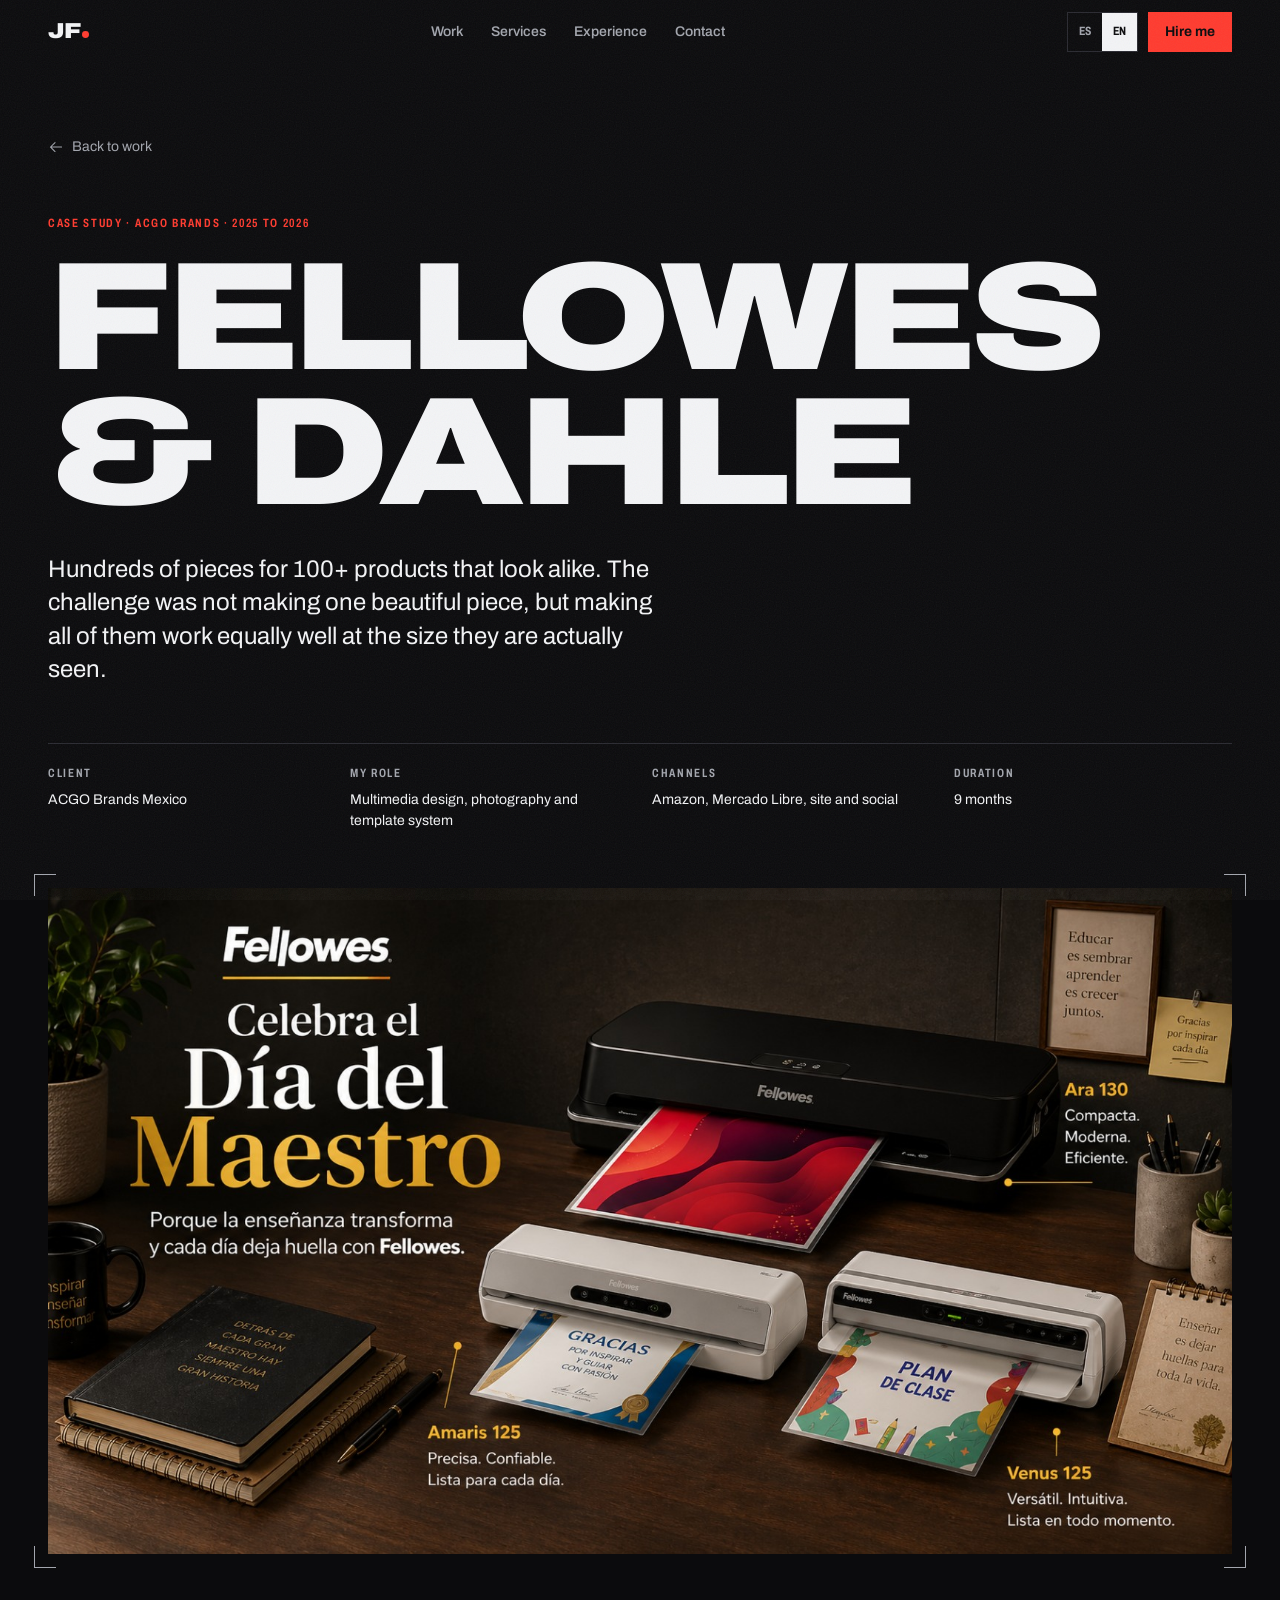
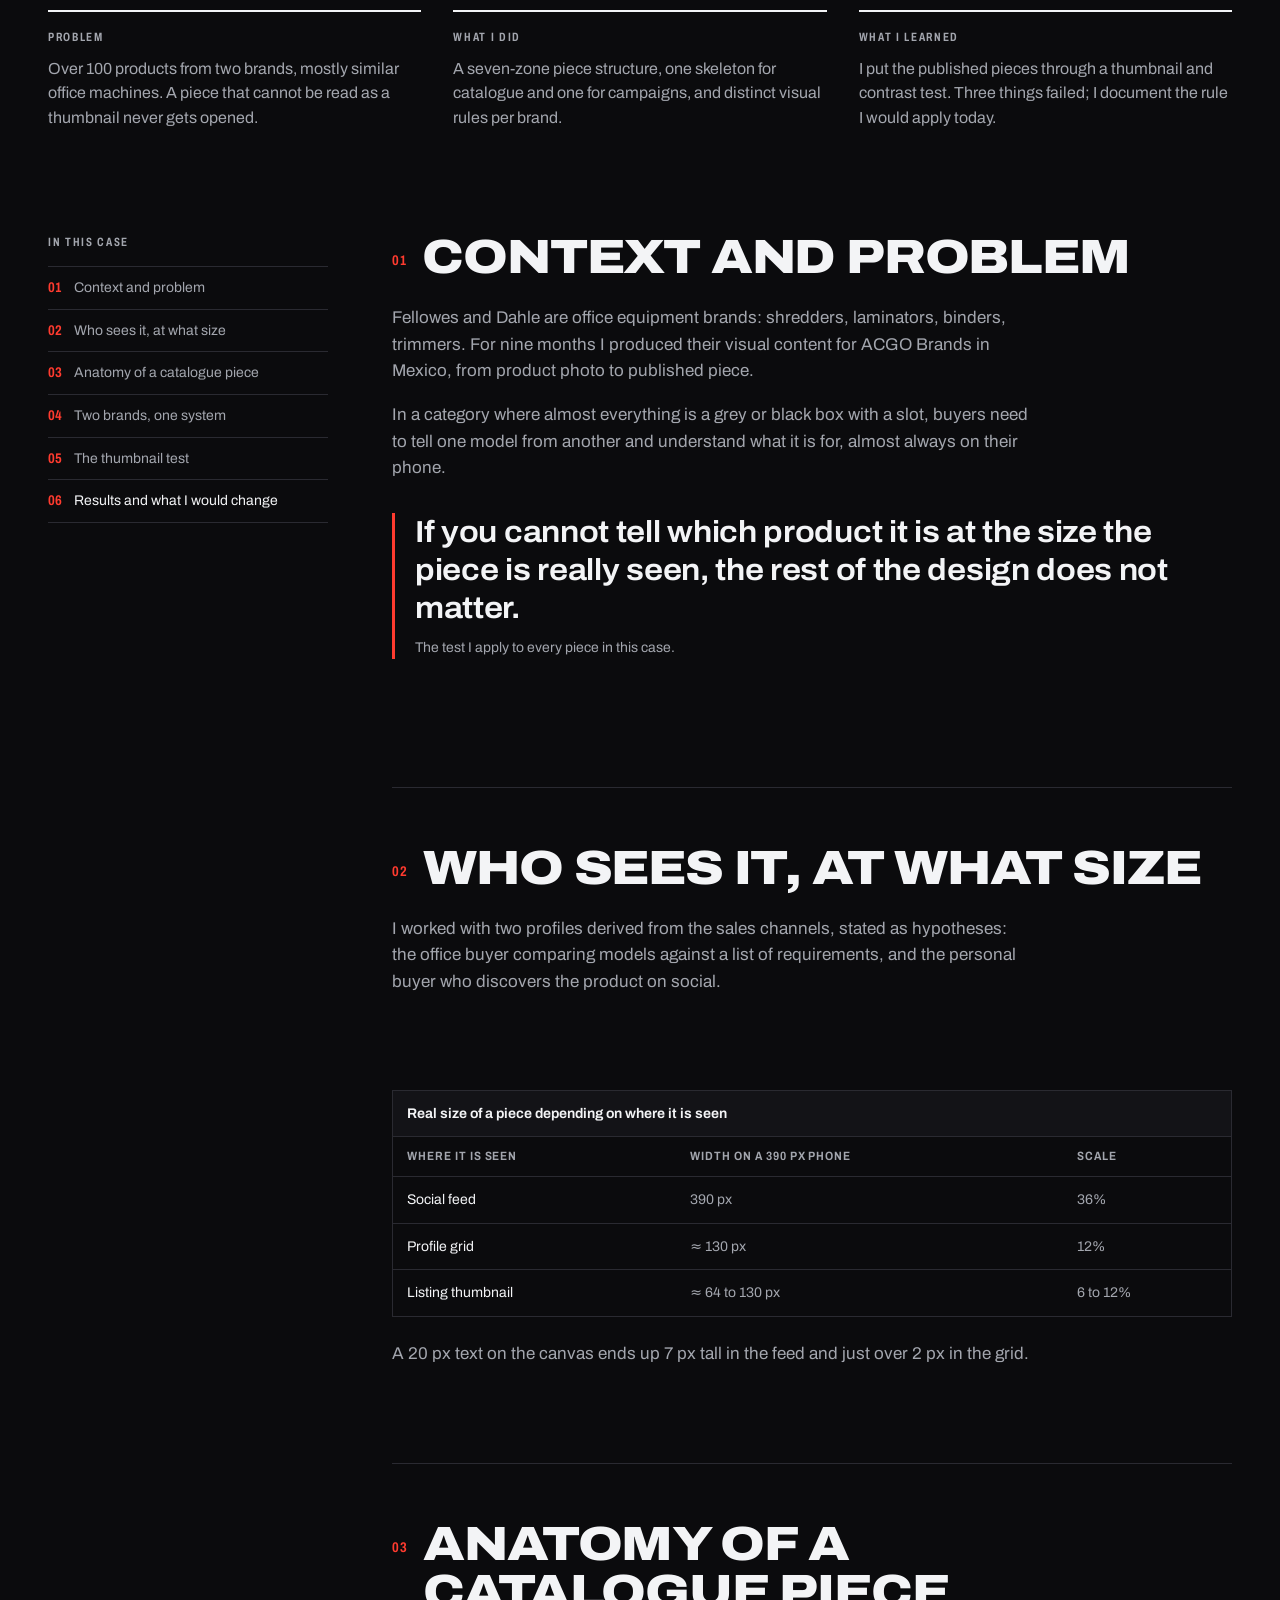
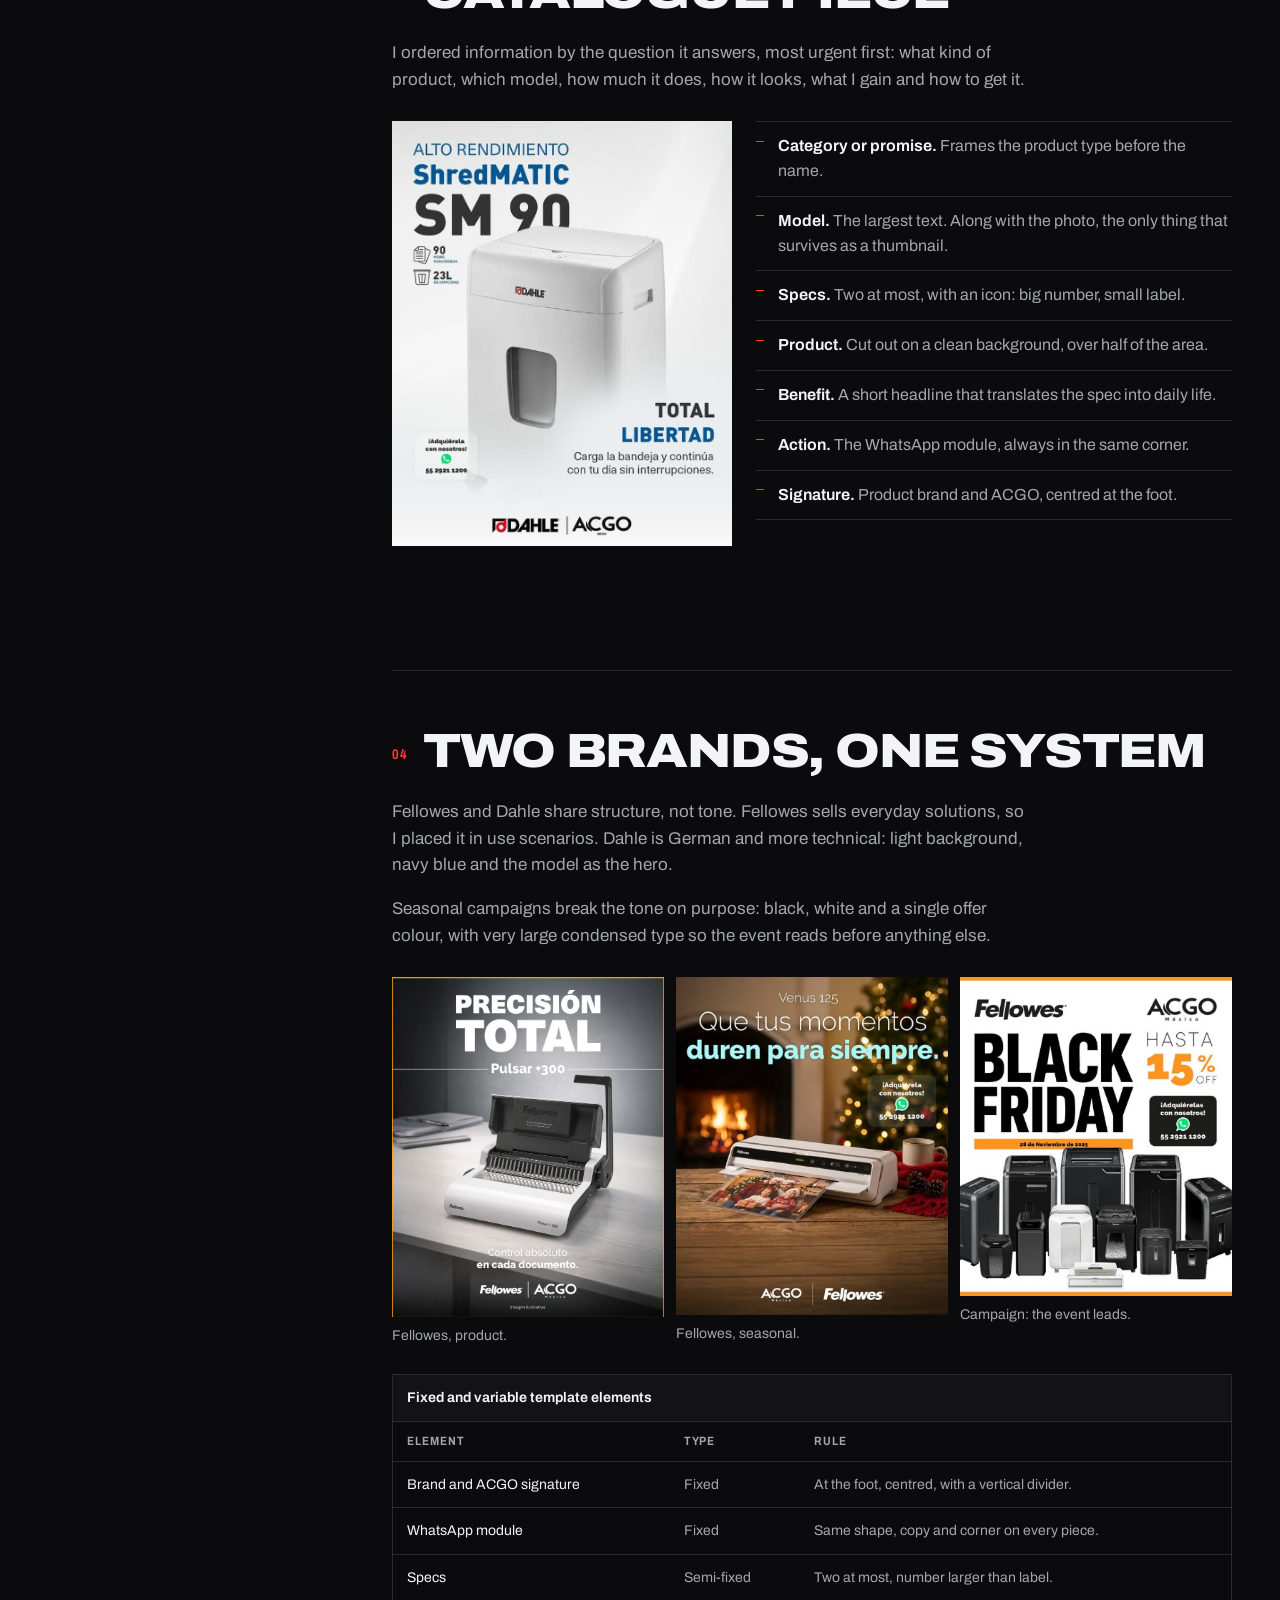
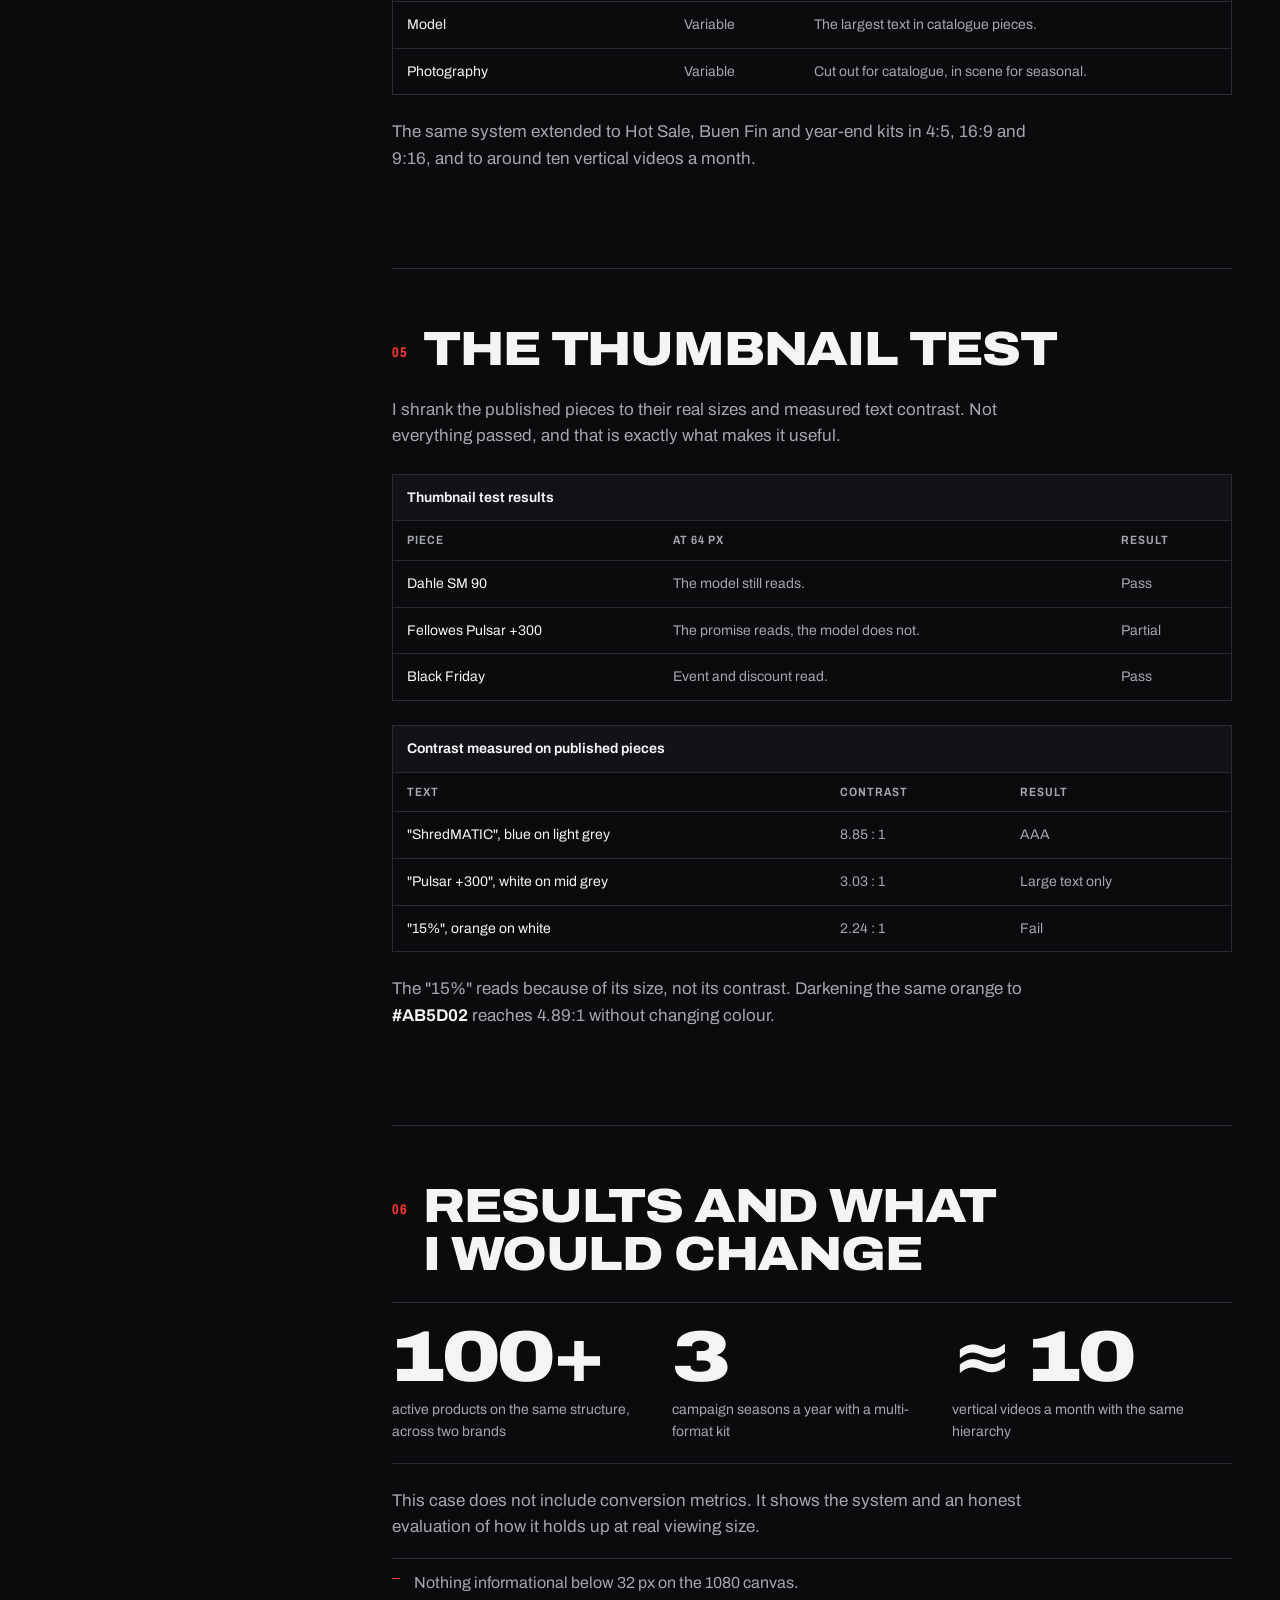
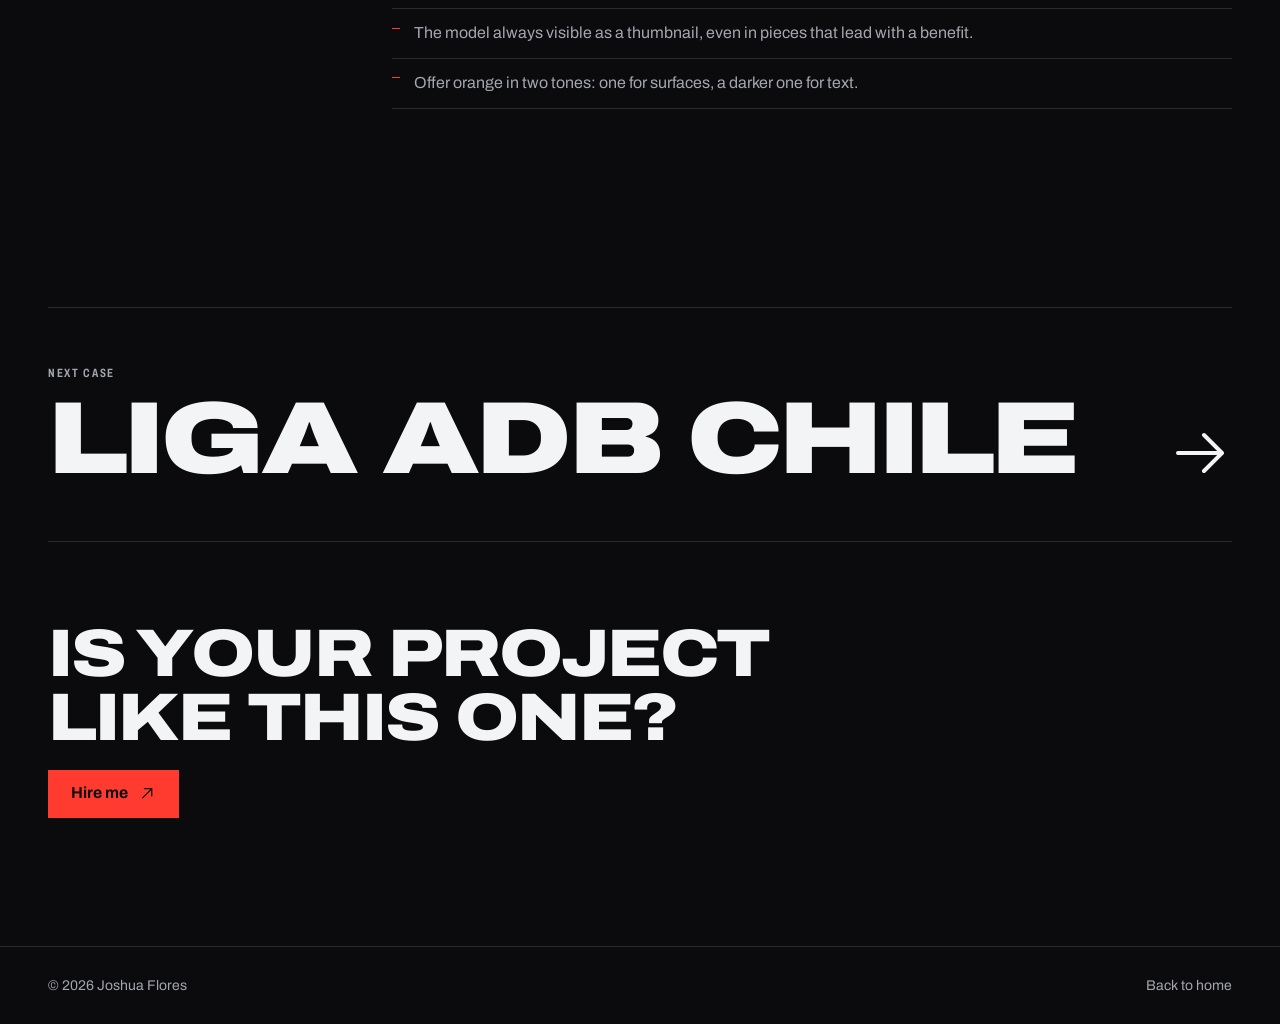
==== casos/fellowes-dahle.html @ 46a53ebf "Trailer en bucle dentro de la página, más logos y fundidos visibles - El trailer vive entre el hero " ====
<!doctype html>
<html lang="es">
<head>
<meta charset="utf-8">
<meta name="viewport" content="width=device-width, initial-scale=1, viewport-fit=cover">
<title>Fellowes y Dahle · Caso de estudio · Joshua Flores</title>
<meta name="description" content="Caso de estudio: un sistema de piezas para más de 100 productos de Fellowes y Dahle en marketplaces, sitio y redes.">
<meta name="theme-color" content="#0B0B0D">
<meta property="og:type" content="article">
<meta property="og:title" content="Fellowes y Dahle · Joshua Flores">
<meta property="og:description" content="Caso de estudio: un sistema de piezas para más de 100 productos de Fellowes y Dahle en marketplaces, sitio y redes.">
<meta property="og:image" content="https://jfstudio-mx.github.io/portfolio/assets/img/ecom/fellowes_dia_maestro.jpg">
<link rel="icon" href="../favicon.svg" type="image/svg+xml">
<link rel="preload" href="../assets/fonts/archivo-var.woff2" as="font" type="font/woff2" crossorigin>
<link rel="stylesheet" href="../css/styles.css">
<script>
  (function () { var d = document.documentElement; d.classList.add('js-motion'); if (window.matchMedia('(prefers-reduced-motion: reduce)').matches) d.classList.add('rm'); })();
</script>
</head>
<body class="case-page">
<svg xmlns="http://www.w3.org/2000/svg" style="display:none"><symbol id="i-arrow-up-right" viewBox="0 0 256 256"><path d="M200,64V168a8,8,0,0,1-16,0V83.31L69.66,197.66a8,8,0,0,1-11.32-11.32L172.69,72H88a8,8,0,0,1,0-16H192A8,8,0,0,1,200,64Z"/></symbol><symbol id="i-arrow-right" viewBox="0 0 256 256"><path d="M221.66,133.66l-72,72a8,8,0,0,1-11.32-11.32L196.69,136H40a8,8,0,0,1,0-16H196.69L138.34,61.66a8,8,0,0,1,11.32-11.32l72,72A8,8,0,0,1,221.66,133.66Z"/></symbol><symbol id="i-arrow-down" viewBox="0 0 256 256"><path d="M205.66,149.66l-72,72a8,8,0,0,1-11.32,0l-72-72a8,8,0,0,1,11.32-11.32L120,196.69V40a8,8,0,0,1,16,0V196.69l58.34-58.35a8,8,0,0,1,11.32,11.32Z"/></symbol><symbol id="i-whatsapp-logo" viewBox="0 0 256 256"><path d="M187.58,144.84l-32-16a8,8,0,0,0-8,.5l-14.69,9.8a40.55,40.55,0,0,1-16-16l9.8-14.69a8,8,0,0,0,.5-8l-16-32A8,8,0,0,0,104,64a40,40,0,0,0-40,40,88.1,88.1,0,0,0,88,88,40,40,0,0,0,40-40A8,8,0,0,0,187.58,144.84ZM152,176a72.08,72.08,0,0,1-72-72A24,24,0,0,1,99.29,80.46l11.48,23L101,118a8,8,0,0,0-.73,7.51,56.47,56.47,0,0,0,30.15,30.15A8,8,0,0,0,138,155l14.61-9.74,23,11.48A24,24,0,0,1,152,176ZM128,24A104,104,0,0,0,36.18,176.88L24.83,210.93a16,16,0,0,0,20.24,20.24l34.05-11.35A104,104,0,1,0,128,24Zm0,192a87.87,87.87,0,0,1-44.06-11.81,8,8,0,0,0-6.54-.67L40,216,52.47,178.6a8,8,0,0,0-.66-6.54A88,88,0,1,1,128,216Z"/></symbol><symbol id="i-linkedin-logo" viewBox="0 0 256 256"><path d="M216,24H40A16,16,0,0,0,24,40V216a16,16,0,0,0,16,16H216a16,16,0,0,0,16-16V40A16,16,0,0,0,216,24Zm0,192H40V40H216V216ZM96,112v64a8,8,0,0,1-16,0V112a8,8,0,0,1,16,0Zm88,28v36a8,8,0,0,1-16,0V140a20,20,0,0,0-40,0v36a8,8,0,0,1-16,0V112a8,8,0,0,1,15.79-1.78A36,36,0,0,1,184,140ZM100,84A12,12,0,1,1,88,72,12,12,0,0,1,100,84Z"/></symbol><symbol id="i-envelope-simple" viewBox="0 0 256 256"><path d="M224,48H32a8,8,0,0,0-8,8V192a16,16,0,0,0,16,16H216a16,16,0,0,0,16-16V56A8,8,0,0,0,224,48ZM203.43,64,128,133.15,52.57,64ZM216,192H40V74.19l82.59,75.71a8,8,0,0,0,10.82,0L216,74.19V192Z"/></symbol><symbol id="i-download-simple" viewBox="0 0 256 256"><path d="M224,144v64a8,8,0,0,1-8,8H40a8,8,0,0,1-8-8V144a8,8,0,0,1,16,0v56H208V144a8,8,0,0,1,16,0Zm-101.66,5.66a8,8,0,0,0,11.32,0l40-40a8,8,0,0,0-11.32-11.32L136,124.69V32a8,8,0,0,0-16,0v92.69L93.66,98.34a8,8,0,0,0-11.32,11.32Z"/></symbol><symbol id="i-play" viewBox="0 0 256 256"><path d="M232.4,114.49,88.32,26.35a16,16,0,0,0-16.2-.3A15.86,15.86,0,0,0,64,39.87V216.13A15.94,15.94,0,0,0,80,232a16.07,16.07,0,0,0,8.36-2.35L232.4,141.51a15.81,15.81,0,0,0,0-27ZM80,215.94V40l143.83,88Z"/></symbol><symbol id="i-x" viewBox="0 0 256 256"><path d="M205.66,194.34a8,8,0,0,1-11.32,11.32L128,139.31,61.66,205.66a8,8,0,0,1-11.32-11.32L116.69,128,50.34,61.66A8,8,0,0,1,61.66,50.34L128,116.69l66.34-66.35a8,8,0,0,1,11.32,11.32L139.31,128Z"/></symbol><symbol id="i-caret-left" viewBox="0 0 256 256"><path d="M165.66,202.34a8,8,0,0,1-11.32,11.32l-80-80a8,8,0,0,1,0-11.32l80-80a8,8,0,0,1,11.32,11.32L91.31,128Z"/></symbol><symbol id="i-caret-right" viewBox="0 0 256 256"><path d="M181.66,133.66l-80,80a8,8,0,0,1-11.32-11.32L164.69,128,90.34,53.66a8,8,0,0,1,11.32-11.32l80,80A8,8,0,0,1,181.66,133.66Z"/></symbol><symbol id="i-copy" viewBox="0 0 256 256"><path d="M216,32H88a8,8,0,0,0-8,8V80H40a8,8,0,0,0-8,8V216a8,8,0,0,0,8,8H168a8,8,0,0,0,8-8V176h40a8,8,0,0,0,8-8V40A8,8,0,0,0,216,32ZM160,208H48V96H160Zm48-48H176V88a8,8,0,0,0-8-8H96V48H208Z"/></symbol><symbol id="i-check" viewBox="0 0 256 256"><path d="M229.66,77.66l-128,128a8,8,0,0,1-11.32,0l-56-56a8,8,0,0,1,11.32-11.32L96,188.69,218.34,66.34a8,8,0,0,1,11.32,11.32Z"/></symbol><symbol id="i-pause" viewBox="0 0 256 256"><path d="M200,32H160a16,16,0,0,0-16,16V208a16,16,0,0,0,16,16h40a16,16,0,0,0,16-16V48A16,16,0,0,0,200,32Zm0,176H160V48h40ZM96,32H56A16,16,0,0,0,40,48V208a16,16,0,0,0,16,16H96a16,16,0,0,0,16-16V48A16,16,0,0,0,96,32Zm0,176H56V48H96Z"/></symbol><symbol id="i-list" viewBox="0 0 256 256"><path d="M224,128a8,8,0,0,1-8,8H40a8,8,0,0,1,0-16H216A8,8,0,0,1,224,128ZM40,72H216a8,8,0,0,0,0-16H40a8,8,0,0,0,0,16ZM216,184H40a8,8,0,0,0,0,16H216a8,8,0,0,0,0-16Z"/></symbol></svg>
<a class="skip-link" href="#main" data-en="Skip to content">Saltar al contenido</a>
<div class="grain" aria-hidden="true"></div>

<header class="nav" id="nav">
  <div class="wrap nav__inner">
    <a href="../index.html?intro=0" class="logo" aria-label="Joshua Flores, inicio" data-en-aria-label="Joshua Flores, home">JF<span class="logo__dot"></span></a>
    <nav class="nav__links" aria-label="Principal" data-en-aria-label="Main">
      <a href="../index.html?intro=0#trabajo" data-en="Work">Trabajo</a>
      <a href="../index.html?intro=0#servicios" data-en="Services">Servicios</a>
      <a href="../index.html?intro=0#experiencia" data-en="Experience">Experiencia</a>
      <a href="../index.html?intro=0#contacto" data-en="Contact">Contacto</a>
    </nav>
    <div class="nav__right">
      <div class="lang" role="group" aria-label="Idioma" data-en-aria-label="Language">
        <button type="button" data-lang="es" aria-pressed="true">ES</button>
        <button type="button" data-lang="en" aria-pressed="false">EN</button>
      </div>
      <a href="../index.html?intro=0#contacto" class="btn btn--primary btn--sm nav__cta-mobile" data-en="Hire me">Contratar</a>
    </div>
  </div>
</header>

<main id="main">
  <section class="case-hero wrap">
    <a class="case-back link-u" href="../index.html?intro=0#ecommerce"><svg class="icon" aria-hidden="true" style="transform: scaleX(-1)"><use href="#i-arrow-right"/></svg><span data-en="Back to work">Volver al trabajo</span></a>
    <p class="label case-kicker"><span data-en="Case study · ACGO Brands · 2025 to 2026">Caso de estudio · ACGO Brands · 2025 a 2026</span></p>
    <h1 class="display case-title"><span data-en="Fellowes &amp;amp; Dahle">Fellowes y Dahle</span></h1>
    <p class="case-intro" data-en="Hundreds of pieces for 100+ products that look alike. The challenge was not making one beautiful piece, but making all of them work equally well at the size they are actually seen.">Cientos de piezas para más de 100 productos que se parecen entre sí. El reto no era hacer una pieza bonita, sino que todas funcionaran igual de bien en el tamaño en que realmente se ven.</p>
    <dl class="case-meta"><div><dt class="label" data-en="Client">Cliente</dt><dd data-en="ACGO Brands Mexico">ACGO Brands México</dd></div><div><dt class="label" data-en="My role">Mi rol</dt><dd data-en="Multimedia design, photography and template system">Diseño multimedia, fotografía y sistema de plantillas</dd></div><div><dt class="label" data-en="Channels">Canales</dt><dd data-en="Amazon, Mercado Libre, site and social">Amazon, Mercado Libre, sitio y redes</dd></div><div><dt class="label" data-en="Duration">Duración</dt><dd data-en="9 months">9 meses</dd></div></dl>
  </section>

  <div class="wrap">
    <div class="case-leadfig crop" data-crop>
      <span class="crop__m crop__m--tl"></span><span class="crop__m crop__m--tr"></span><span class="crop__m crop__m--bl"></span><span class="crop__m crop__m--br"></span>
      <figure data-mask><button class="tile" type="button" data-lb="case" data-cap="Key visual de Fellowes para el Día del Maestro"><img src="../assets/img/ecom/fellowes_dia_maestro.jpg" width="1600" height="900" alt="Key visual de Fellowes para el Día del Maestro" fetchpriority="high"></button></figure>
    </div>
    <div class="case-summary"><div><h2 class="label" data-en="Problem">Problema</h2><p data-en="Over 100 products from two brands, mostly similar office machines. A piece that cannot be read as a thumbnail never gets opened.">Más de 100 productos de dos marcas, casi todos máquinas de oficina parecidas. Una pieza que no se entiende en miniatura no se abre.</p></div><div><h2 class="label" data-en="What I did">Qué hice</h2><p data-en="A seven-zone piece structure, one skeleton for catalogue and one for campaigns, and distinct visual rules per brand.">Una estructura de pieza de siete zonas, un esqueleto para catálogo y otro para campañas, y reglas visuales distintas por marca.</p></div><div><h2 class="label" data-en="What I learned">Qué aprendí</h2><p data-en="I put the published pieces through a thumbnail and contrast test. Three things failed; I document the rule I would apply today.">Sometí las piezas publicadas a una prueba de miniatura y contraste. Tres cosas no pasaron; documento la regla que aplicaría hoy.</p></div></div>
  </div>

  <div class="wrap case-body">
    <nav class="case-toc" aria-label="Capítulos del caso" data-en-aria-label="Case chapters">
      <p class="label" data-en="In this case">En este caso</p>
      <ol><li><a href="#contexto"><i>01</i><span data-en="Context and problem">Contexto y problema</span></a></li><li><a href="#tamano"><i>02</i><span data-en="Who sees it, at what size">Quién la ve y a qué tamaño</span></a></li><li><a href="#anatomia"><i>03</i><span data-en="Anatomy of a catalogue piece">Anatomía de una pieza de catálogo</span></a></li><li><a href="#sistema"><i>04</i><span data-en="Two brands, one system">Dos marcas, un mismo sistema</span></a></li><li><a href="#prueba"><i>05</i><span data-en="The thumbnail test">La prueba de la miniatura</span></a></li><li><a href="#resultados"><i>06</i><span data-en="Results and what I would change">Resultados y lo que cambiaría</span></a></li></ol>
    </nav>
    <div class="case-chapters"><section class="chap" id="contexto" aria-labelledby="contexto-t"><h2 class="chap__t" id="contexto-t"><i aria-hidden="true">01</i><span data-en="Context and problem">Contexto y problema</span></h2><p class="case-p" data-en="Fellowes and Dahle are office equipment brands: shredders, laminators, binders, trimmers. For nine months I produced their visual content for ACGO Brands in Mexico, from product photo to published piece.">Fellowes y Dahle son marcas de equipo de oficina: trituradoras, enmicadoras, engargoladoras, guillotinas. Durante nueve meses produje su contenido visual para ACGO Brands en México, desde la foto del producto hasta la pieza publicada.</p><p class="case-p" data-en="In a category where almost everything is a grey or black box with a slot, buyers need to tell one model from another and understand what it is for, almost always on their phone.">En una categoría donde casi todo es una caja gris o negra con una ranura, el comprador tiene que distinguir un modelo de otro y entender para qué sirve, casi siempre desde el teléfono.</p><blockquote class="case-quote"><p data-en="If you cannot tell which product it is at the size the piece is really seen, the rest of the design does not matter.">Si en el tamaño en que realmente se ve la pieza no se sabe qué producto es, el resto del diseño no importa.</p><footer><span data-en="The test I apply to every piece in this case.">El criterio con el que evalúo cada pieza de este caso.</span></footer></blockquote></section><section class="chap" id="tamano" aria-labelledby="tamano-t"><h2 class="chap__t" id="tamano-t"><i aria-hidden="true">02</i><span data-en="Who sees it, at what size">Quién la ve y a qué tamaño</span></h2><p class="case-p" data-en="I worked with two profiles derived from the sales channels, stated as hypotheses: the office buyer comparing models against a list of requirements, and the personal buyer who discovers the product on social.">Trabajé con dos perfiles derivados de los canales de venta, declarados como hipótesis: quien compra para una oficina y compara modelos con una lista de requisitos, y quien compra para sí y descubre el producto en redes.</p><p class="case-p" data-en="What they share is reading size. A piece is designed at 1080 px wide, but it is seen much smaller:">Lo que comparten es el tamaño de lectura. Una pieza se diseña a 1080 px de ancho, pero se ve mucho más pequeña:</p><div class="case-table" role="region" tabindex="0" aria-label="Tamaño real de una pieza según dónde se ve" data-en-aria-label="Real size of a piece depending on where it is seen"><table><caption><span data-en="Real size of a piece depending on where it is seen">Tamaño real de una pieza según dónde se ve</span></caption><thead><tr><th scope="col"><span data-en="Where it is seen">Dónde se ve</span></th><th scope="col"><span data-en="Width on a 390 px phone">Ancho en un teléfono de 390 px</span></th><th scope="col"><span data-en="Scale">Escala</span></th></tr></thead><tbody><tr><td><span data-en="Social feed">Feed de redes</span></td><td><span data-en="390 px">390 px</span></td><td><span data-en="36%">36 %</span></td></tr><tr><td><span data-en="Profile grid">Cuadrícula del perfil</span></td><td><span data-en="≈ 130 px">≈ 130 px</span></td><td><span data-en="12%">12 %</span></td></tr><tr><td><span data-en="Listing thumbnail">Miniatura de listado</span></td><td><span data-en="≈ 64 to 130 px">≈ 64 a 130 px</span></td><td><span data-en="6 to 12%">6 a 12 %</span></td></tr></tbody></table></div><p class="case-p" data-en="A 20 px text on the canvas ends up 7 px tall in the feed and just over 2 px in the grid.">Un texto de 20 px en el lienzo termina midiendo 7 px en el feed y poco más de 2 px en la cuadrícula.</p></section><section class="chap" id="anatomia" aria-labelledby="anatomia-t"><h2 class="chap__t" id="anatomia-t"><i aria-hidden="true">03</i><span data-en="Anatomy of a catalogue piece">Anatomía de una pieza de catálogo</span></h2><p class="case-p" data-en="I ordered information by the question it answers, most urgent first: what kind of product, which model, how much it does, how it looks, what I gain and how to get it.">Ordené la información por la pregunta que responde, de la más urgente a la menos: qué tipo de producto es, cuál modelo, qué tanto rinde, cómo se ve, qué gano y cómo lo consigo.</p><div class="case-figs case-figs--2"><figure class="cfig "><button class="tile" type="button" data-lb="case" data-cap="Pieza Dahle ShredMATIC SM 90"><img src="../assets/img/ecom/dahle_shredmatic_sm90.jpg" width="759" height="949" loading="lazy" alt="Pieza Dahle ShredMATIC SM 90"></button></figure><ul class="case-list"><li data-en="&lt;b&gt;Category or promise.&lt;/b&gt; Frames the product type before the name."><b>Categoría o promesa.</b> Enmarca el tipo de producto antes del nombre.</li><li data-en="&lt;b&gt;Model.&lt;/b&gt; The largest text. Along with the photo, the only thing that survives as a thumbnail."><b>Modelo.</b> El texto más grande. Junto con la foto, lo único que sobrevive en miniatura.</li><li data-en="&lt;b&gt;Specs.&lt;/b&gt; Two at most, with an icon: big number, small label."><b>Especificaciones.</b> Máximo dos, con ícono: número grande, etiqueta pequeña.</li><li data-en="&lt;b&gt;Product.&lt;/b&gt; Cut out on a clean background, over half of the area."><b>Producto.</b> Recortado sobre fondo limpio, en más de la mitad del área.</li><li data-en="&lt;b&gt;Benefit.&lt;/b&gt; A short headline that translates the spec into daily life."><b>Beneficio.</b> Un titular corto que traduce la especificación a la vida diaria.</li><li data-en="&lt;b&gt;Action.&lt;/b&gt; The WhatsApp module, always in the same corner."><b>Acción.</b> El módulo de WhatsApp, siempre en la misma esquina.</li><li data-en="&lt;b&gt;Signature.&lt;/b&gt; Product brand and ACGO, centred at the foot."><b>Firma.</b> Marca del producto y ACGO, al pie y centradas.</li></ul></div></section><section class="chap" id="sistema" aria-labelledby="sistema-t"><h2 class="chap__t" id="sistema-t"><i aria-hidden="true">04</i><span data-en="Two brands, one system">Dos marcas, un mismo sistema</span></h2><p class="case-p" data-en="Fellowes and Dahle share structure, not tone. Fellowes sells everyday solutions, so I placed it in use scenarios. Dahle is German and more technical: light background, navy blue and the model as the hero.">Fellowes y Dahle comparten estructura, pero no tono. Fellowes vende soluciones para el día a día, así que la puse en escenarios de uso. Dahle es de origen alemán y más técnica: fondo claro, azul marino y el modelo como protagonista.</p><p class="case-p" data-en="Seasonal campaigns break the tone on purpose: black, white and a single offer colour, with very large condensed type so the event reads before anything else.">Las campañas de temporada rompen el tono a propósito: blanco, negro y un solo color de oferta, con tipografía condensada muy grande para que el evento se lea antes que cualquier otra cosa.</p><div class="case-figs case-figs--3"><figure class="cfig "><button class="tile" type="button" data-lb="case" data-cap="Fellowes Pulsar +300"><img src="../assets/img/ecom/fellowes_pulsar300.jpg" width="766" height="957" loading="lazy" alt="Fellowes Pulsar +300"></button><figcaption><span data-en="Fellowes, product.">Fellowes, producto.</span></figcaption></figure><figure class="cfig "><button class="tile" type="button" data-lb="case" data-cap="Fellowes Venus 125, Navidad"><img src="../assets/img/ecom/fellowes_venus125_navidad.jpg" width="759" height="944" loading="lazy" alt="Fellowes Venus 125, Navidad"></button><figcaption><span data-en="Fellowes, seasonal.">Fellowes, temporada.</span></figcaption></figure><figure class="cfig "><button class="tile" type="button" data-lb="case" data-cap="Fellowes Black Friday"><img src="../assets/img/ecom/fellowes_black_friday.jpg" width="759" height="891" loading="lazy" alt="Fellowes Black Friday"></button><figcaption><span data-en="Campaign: the event leads.">Campaña: el evento domina.</span></figcaption></figure></div><div class="case-table" role="region" tabindex="0" aria-label="Elementos fijos y variables de las plantillas" data-en-aria-label="Fixed and variable template elements"><table><caption><span data-en="Fixed and variable template elements">Elementos fijos y variables de las plantillas</span></caption><thead><tr><th scope="col"><span data-en="Element">Elemento</span></th><th scope="col"><span data-en="Type">Tipo</span></th><th scope="col"><span data-en="Rule">Regla</span></th></tr></thead><tbody><tr><td><span data-en="Brand and ACGO signature">Firma de marca y ACGO</span></td><td><span data-en="Fixed">Fijo</span></td><td><span data-en="At the foot, centred, with a vertical divider.">Al pie, centrada, con separador vertical.</span></td></tr><tr><td><span data-en="WhatsApp module">Módulo de WhatsApp</span></td><td><span data-en="Fixed">Fijo</span></td><td><span data-en="Same shape, copy and corner on every piece.">Misma forma, texto y esquina en todas las piezas.</span></td></tr><tr><td><span data-en="Specs">Especificaciones</span></td><td><span data-en="Semi-fixed">Semifijo</span></td><td><span data-en="Two at most, number larger than label.">Máximo dos, número más grande que la etiqueta.</span></td></tr><tr><td><span data-en="Model">Modelo</span></td><td><span data-en="Variable">Variable</span></td><td><span data-en="The largest text in catalogue pieces.">El texto más grande en catálogo.</span></td></tr><tr><td><span data-en="Photography">Fotografía</span></td><td><span data-en="Variable">Variable</span></td><td><span data-en="Cut out for catalogue, in scene for seasonal.">Recortada en catálogo, en escena en temporada.</span></td></tr></tbody></table></div><p class="case-p" data-en="The same system extended to Hot Sale, Buen Fin and year-end kits in 4:5, 16:9 and 9:16, and to around ten vertical videos a month.">El mismo sistema se extendía a los kits de Hot Sale, Buen Fin y cierre de año en 4:5, 16:9 y 9:16, y a unos diez videos verticales al mes.</p></section><section class="chap" id="prueba" aria-labelledby="prueba-t"><h2 class="chap__t" id="prueba-t"><i aria-hidden="true">05</i><span data-en="The thumbnail test">La prueba de la miniatura</span></h2><p class="case-p" data-en="I shrank the published pieces to their real sizes and measured text contrast. Not everything passed, and that is exactly what makes it useful.">Reduje las piezas publicadas a sus tamaños reales y medí el contraste de sus textos. No todo salió bien, y eso es justamente lo útil.</p><div class="case-table" role="region" tabindex="0" aria-label="Resultado de la prueba de miniatura" data-en-aria-label="Thumbnail test results"><table><caption><span data-en="Thumbnail test results">Resultado de la prueba de miniatura</span></caption><thead><tr><th scope="col"><span data-en="Piece">Pieza</span></th><th scope="col"><span data-en="At 64 px">A 64 px</span></th><th scope="col"><span data-en="Result">Resultado</span></th></tr></thead><tbody><tr><td><span data-en="Dahle SM 90">Dahle SM 90</span></td><td><span data-en="The model still reads.">El modelo se sigue leyendo.</span></td><td><span data-en="Pass">Pasa</span></td></tr><tr><td><span data-en="Fellowes Pulsar +300">Fellowes Pulsar +300</span></td><td><span data-en="The promise reads, the model does not.">Se lee la promesa, no el modelo.</span></td><td><span data-en="Partial">Pasa a medias</span></td></tr><tr><td><span data-en="Black Friday">Black Friday</span></td><td><span data-en="Event and discount read.">Evento y descuento se leen.</span></td><td><span data-en="Pass">Pasa</span></td></tr></tbody></table></div><div class="case-table" role="region" tabindex="0" aria-label="Contraste medido en piezas publicadas" data-en-aria-label="Contrast measured on published pieces"><table><caption><span data-en="Contrast measured on published pieces">Contraste medido en piezas publicadas</span></caption><thead><tr><th scope="col"><span data-en="Text">Texto</span></th><th scope="col"><span data-en="Contrast">Contraste</span></th><th scope="col"><span data-en="Result">Resultado</span></th></tr></thead><tbody><tr><td><span data-en="&amp;quot;ShredMATIC&amp;quot;, blue on light grey">&quot;ShredMATIC&quot;, azul sobre gris claro</span></td><td><span data-en="8.85 : 1">8.85 : 1</span></td><td><span data-en="AAA">AAA</span></td></tr><tr><td><span data-en="&amp;quot;Pulsar +300&amp;quot;, white on mid grey">&quot;Pulsar +300&quot;, blanco sobre gris medio</span></td><td><span data-en="3.03 : 1">3.03 : 1</span></td><td><span data-en="Large text only">Solo texto grande</span></td></tr><tr><td><span data-en="&amp;quot;15%&amp;quot;, orange on white">&quot;15 %&quot;, naranja sobre blanco</span></td><td><span data-en="2.24 : 1">2.24 : 1</span></td><td><span data-en="Fail">No pasa</span></td></tr></tbody></table></div><p class="case-p" data-en="The &quot;15%&quot; reads because of its size, not its contrast. Darkening the same orange to &lt;b&gt;#AB5D02&lt;/b&gt; reaches 4.89:1 without changing colour.">El "15 %" se lee por su tamaño, no por su contraste. Oscureciendo el mismo naranja a <b>#AB5D02</b> llega a 4.89:1 sin cambiar de color.</p></section><section class="chap" id="resultados" aria-labelledby="resultados-t"><h2 class="chap__t" id="resultados-t"><i aria-hidden="true">06</i><span data-en="Results and what I would change">Resultados y lo que cambiaría</span></h2><dl class="case-stats"><div><dt class="case-stats__n">100+</dt><dd data-en="active products on the same structure, across two brands">productos activos con la misma estructura, en dos marcas</dd></div><div><dt class="case-stats__n">3</dt><dd data-en="campaign seasons a year with a multi-format kit">temporadas de campaña al año con kit multiformato</dd></div><div><dt class="case-stats__n">≈ 10</dt><dd data-en="vertical videos a month with the same hierarchy">videos verticales al mes con la misma jerarquía</dd></div></dl><p class="case-p" data-en="This case does not include conversion metrics. It shows the system and an honest evaluation of how it holds up at real viewing size.">Este caso no incluye métricas de conversión. Muestra el sistema y una evaluación honesta de cómo se sostiene al tamaño real de uso.</p><ul class="case-list"><li data-en="Nothing informational below 32 px on the 1080 canvas.">Nada con información por debajo de 32 px en el lienzo de 1080.</li><li data-en="The model always visible as a thumbnail, even in pieces that lead with a benefit.">El modelo siempre visible en miniatura, también en piezas que abren con un beneficio.</li><li data-en="Offer orange in two tones: one for surfaces, a darker one for text.">Naranja de oferta en dos tonos: uno para superficies y uno oscurecido para texto.</li></ul></section></div>
  </div>

  <section class="wrap case-end">
    <a class="case-next" href="liga-adb.html"><span class="label" data-en="Next case">Siguiente caso</span><span class="case-next__t"><span data-en="Liga ADB Chile">Liga ADB Chile</span></span><svg class="icon" aria-hidden="true"><use href="#i-arrow-right"/></svg></a>
    <div class="case-cta">
      <h2 class="h2"><span data-en="Is your project like this one?">¿Tu proyecto se parece a este?</span></h2>
      <a href="../index.html?intro=0#contacto" class="btn btn--primary"><span data-en="Hire me">Contratar</span> <svg class="icon icon--slide" aria-hidden="true"><use href="#i-arrow-up-right"/></svg></a>
    </div>
  </section>
</main>

<footer class="footer">
  <div class="wrap footer__inner">
    <span>© 2026 Joshua Flores</span>
    <a href="../index.html?intro=0" data-en="Back to home">Volver al inicio</a>
  </div>
</footer>

<div class="lb" id="lb" hidden role="dialog" aria-modal="true" aria-label="Visor de imágenes" data-en-aria-label="Image viewer">
  <div class="lb__top">
    <span class="lb__count tnum" id="lbCount"></span>
    <button class="lb__btn" type="button" id="lbClose" aria-label="Cerrar" data-en-aria-label="Close"><svg class="icon" aria-hidden="true"><use href="#i-x"/></svg></button>
  </div>
  <div class="lb__stage"><img id="lbImg" alt=""></div>
  <div class="lb__bottom">
    <p class="lb__cap" id="lbCap"></p>
    <div class="lb__nav">
      <button class="lb__btn" type="button" id="lbPrev" aria-label="Anterior" data-en-aria-label="Previous"><svg class="icon" aria-hidden="true"><use href="#i-caret-left"/></svg></button>
      <button class="lb__btn" type="button" id="lbNext" aria-label="Siguiente" data-en-aria-label="Next"><svg class="icon" aria-hidden="true"><use href="#i-caret-right"/></svg></button>
    </div>
  </div>
</div>

<script src="../js/gsap.min.js" defer></script>
<script src="../js/ScrollTrigger.min.js" defer></script>
<script src="../js/lenis.min.js" defer></script>
<script src="../js/main.js" defer></script>
</body>
</html>
---- css/styles.css ----
/* Joshua Flores · Portafolio
   Design DNA: "Registro Rojo" (ver .design-foundations/DESIGN.md)
   Cinematic Dark + Frieze Bands · Archivo variable · acento rojo señal */

@font-face {
  font-family: "Archivo";
  src: url("../assets/fonts/archivo-var.woff2") format("woff2");
  font-weight: 100 900;
  font-stretch: 62% 125%;
  font-display: swap;
}

:root {
  --bg: #0B0B0D;
  --bg-2: #131317;
  --bg-3: #1C1C22;
  --line: #2A2A31;
  --text: #F3F4F6;
  --text-2: #A3A6AE;
  --accent: #FF3B2F;
  --accent-hover: #FF5A4F;
  --on-accent: #0B0B0D;
  --cmyk-c: #00A3E0;
  --cmyk-m: #E6007E;
  --cmyk-y: #FFE600;

  --fs-xs: .75rem;
  --fs-sm: .875rem;
  --fs-base: 1rem;
  --fs-md: 1.3125rem;
  --fs-lg: 1.75rem;
  --fs-xl: clamp(1.9rem, 3.6vw, 2.375rem);
  --fs-2xl: clamp(2.3rem, 5vw, 3.125rem);
  --fs-3xl: clamp(2.6rem, 7vw, 4.2rem);

  --gutter: clamp(16px, 4vw, 48px);
  --max: 1440px;
  --nav-h: 64px;
  --ease: cubic-bezier(.16, 1, .3, 1);
  --t-micro: 160ms;
  --t-std: 420ms;

  /* z-index scale */
  --z-nav: 100;
  --z-menu: 110;
  --z-lightbox: 200;
  --z-intro: 300;
  --z-grain: 400;

  color-scheme: dark;
}

*, *::before, *::after { box-sizing: border-box; }
html { -webkit-text-size-adjust: 100%; scroll-padding-top: var(--nav-h); }
@media (prefers-reduced-motion: no-preference) { html { scroll-behavior: smooth; } }

body {
  margin: 0;
  background: var(--bg);
  color: var(--text);
  font-family: "Archivo", system-ui, "Segoe UI", Roboto, Arial, sans-serif;
  font-stretch: 100%;
  font-size: var(--fs-base);
  line-height: 1.55;
  font-weight: 400;
  -webkit-font-smoothing: antialiased;
  text-rendering: optimizeLegibility;
  overflow-x: hidden;
}
body.is-locked { overflow: hidden; }

img { display: block; max-width: 100%; height: auto; }
a { color: inherit; text-decoration: none; }
button { font: inherit; color: inherit; background: none; border: 0; cursor: pointer; padding: 0; }
h1, h2, h3, h4, p, ul, ol, figure, dl, dd { margin: 0; }
ul, ol { padding: 0; list-style: none; }
::selection { background: var(--accent); color: var(--on-accent); }

:focus-visible { outline: 2px solid var(--accent); outline-offset: 3px; }

.icon { width: 1.15em; height: 1.15em; fill: currentColor; flex: none; }

.wrap { width: 100%; max-width: var(--max); margin-inline: auto; padding-inline: var(--gutter); }

.skip-link {
  position: absolute; left: 12px; top: -60px; z-index: 1000;
  background: var(--accent); color: var(--on-accent); padding: 10px 14px; font-weight: 600;
}
.skip-link:focus { top: 12px; }

.sr-only {
  position: absolute; width: 1px; height: 1px; padding: 0; margin: -1px;
  overflow: hidden; clip: rect(0 0 0 0); white-space: nowrap; border: 0;
}

/* Grain: fijo, sin eventos, nunca sobre contenedores con scroll */
.grain {
  position: fixed; inset: 0; z-index: var(--z-grain); pointer-events: none; opacity: .06;
  background-image: url("data:image/svg+xml,%3Csvg xmlns='http://www.w3.org/2000/svg' width='160' height='160'%3E%3Cfilter id='n'%3E%3CfeTurbulence type='fractalNoise' baseFrequency='.85' numOctaves='2' stitchTiles='stitch'/%3E%3C/filter%3E%3Crect width='100%25' height='100%25' filter='url(%23n)'/%3E%3C/svg%3E");
}

/* ---------- Tipografía ---------- */
.display {
  font-stretch: 125%;
  font-weight: 900;
  letter-spacing: -.035em;
  line-height: .88;
  text-transform: uppercase;
}
.h2 {
  font-size: var(--fs-3xl);
  font-stretch: 118%;
  font-weight: 850;
  letter-spacing: -.03em;
  line-height: .95;
  text-transform: uppercase;
  text-wrap: balance;
}
.h3 {
  font-size: var(--fs-lg);
  font-stretch: 112%;
  font-weight: 750;
  letter-spacing: -.015em;
  line-height: 1.1;
}
.label {
  font-size: var(--fs-xs);
  font-stretch: 70%;
  font-weight: 650;
  letter-spacing: .14em;
  text-transform: uppercase;
  color: var(--text-2);
  font-variant-numeric: tabular-nums;
}
.lead { font-size: var(--fs-md); color: var(--text-2); max-width: 46ch; line-height: 1.45; }
.body-2 { color: var(--text-2); max-width: 60ch; }
.accent { color: var(--accent); }
.tnum { font-variant-numeric: tabular-nums; }

/* ---------- Botones ---------- */
.btn {
  display: inline-flex; align-items: center; gap: .6em;
  min-height: 48px; padding: 0 22px;
  font-stretch: 100%; font-weight: 650; font-size: var(--fs-base);
  white-space: nowrap;
  border: 1px solid transparent;
  transition: background var(--t-micro) var(--ease), color var(--t-micro) var(--ease),
              border-color var(--t-micro) var(--ease), transform var(--t-micro) var(--ease);
}
.btn:active { transform: translateY(1px); }
.btn--primary { background: var(--accent); color: var(--on-accent); }
.btn--primary:hover { background: var(--accent-hover); }
.btn--ghost { border-color: var(--line); color: var(--text); }
.btn--ghost:hover { border-color: var(--text); }
.btn--sm { min-height: 40px; padding: 0 16px; font-size: var(--fs-sm); }
.btn .icon { transition: transform var(--t-std) var(--ease); }
.btn:hover .icon--slide { transform: translate(3px, -3px); }

.link-u {
  background: linear-gradient(currentColor, currentColor) 0 100% / 0 1px no-repeat;
  transition: background-size var(--t-std) var(--ease);
}
.link-u:hover { background-size: 100% 1px; }

/* ---------- Nav ---------- */
.nav {
  position: fixed; inset: 0 0 auto 0; z-index: var(--z-nav);
  height: var(--nav-h);
  display: flex; align-items: center;
  transition: background var(--t-std) var(--ease), border-color var(--t-std) var(--ease);
  border-bottom: 1px solid transparent;
}
.nav.is-solid { background: rgba(11, 11, 13, .86); backdrop-filter: blur(14px); -webkit-backdrop-filter: blur(14px); border-color: var(--line); }
.nav__inner { display: flex; align-items: center; justify-content: space-between; gap: 16px; width: 100%; }
.logo { display: inline-flex; align-items: baseline; font-stretch: 125%; font-weight: 900; font-size: 1.35rem; letter-spacing: -.04em; }
.logo__dot { display: inline-block; width: .32em; height: .32em; border-radius: 50%; background: var(--accent); margin-left: .08em; }
.nav__links { display: none; gap: 28px; font-size: var(--fs-sm); font-weight: 550; }
.nav__links a { color: var(--text-2); transition: color var(--t-micro); }
.nav__links a:hover, .nav__links a.is-active { color: var(--text); }
.nav__right { display: flex; align-items: center; gap: 10px; }
.lang {
  display: inline-flex; border: 1px solid var(--line); height: 40px;
  font-size: var(--fs-xs); font-stretch: 75%; font-weight: 700; letter-spacing: .1em;
}
.lang button { padding: 0 11px; color: var(--text-2); }
.lang button[aria-pressed="true"] { background: var(--text); color: var(--bg); }
.menu-btn { display: inline-grid; place-items: center; width: 40px; height: 40px; border: 1px solid var(--line); }
.menu-btn .icon { width: 20px; height: 20px; }
.nav .btn--primary { display: none; }

@media (min-width: 900px) {
  .nav__links { display: flex; }
  .menu-btn { display: none; }
  .nav .btn--primary { display: inline-flex; }
}
@media (max-width: 899px) {
  .nav .nav__cta-mobile { display: inline-flex; }
}
.nav__cta-mobile { display: none; }

.menu {
  position: fixed; inset: 0; z-index: var(--z-menu);
  background: var(--bg); padding: calc(var(--nav-h) + 24px) var(--gutter) 32px;
  display: flex; flex-direction: column; justify-content: space-between;
  visibility: hidden; opacity: 0; transition: opacity var(--t-std) var(--ease), visibility 0s linear var(--t-std);
}
.menu.is-open { visibility: visible; opacity: 1; transition: opacity var(--t-std) var(--ease); }
.menu__links a { display: block; font-size: clamp(2.4rem, 12vw, 4rem); font-stretch: 125%; font-weight: 900; text-transform: uppercase; letter-spacing: -.03em; line-height: 1.05; padding: 6px 0; }
.menu__close { position: absolute; top: 12px; right: var(--gutter); width: 40px; height: 40px; display: grid; place-items: center; border: 1px solid var(--line); }

/* ---------- Marcas de registro / corte (signature) ---------- */
.reg {
  --s: 26px;
  position: relative; display: inline-block; width: var(--s); height: var(--s); flex: none;
}
.reg::before, .reg::after { content: ""; position: absolute; background: currentColor; }
.reg::before { left: 50%; top: 0; bottom: 0; width: 1px; transform: translateX(-.5px); }
.reg::after { top: 50%; left: 0; right: 0; height: 1px; transform: translateY(-.5px); }
.reg > i { position: absolute; inset: 22%; border: 1px solid currentColor; border-radius: 50%; }

.crop { position: relative; }
.crop__m { position: absolute; width: 22px; height: 22px; pointer-events: none; color: var(--text-2); }
.crop__m::before, .crop__m::after { content: ""; position: absolute; background: currentColor; transform-origin: 0 0; }
.crop__m::before { width: 100%; height: 1px; }
.crop__m::after { width: 1px; height: 100%; }
.crop__m--tl { top: -14px; left: -14px; }
.crop__m--tr { top: -14px; right: -14px; transform: scaleX(-1); }
.crop__m--bl { bottom: -14px; left: -14px; transform: scaleY(-1); }
.crop__m--br { bottom: -14px; right: -14px; transform: scale(-1, -1); }

/* ---------- Intro / trailer ---------- */
.trailer { border-top: 1px solid var(--line); background: #08080A; }
.intro {
  position: relative; height: max(640px, 88svh);
  background: #08080A; color: var(--text);
  display: grid; place-items: center; overflow: hidden;
}
@media (min-width: 900px) { .intro { height: clamp(600px, 56.25vw, 94svh); } }
.intro__grid {
  position: absolute; inset: 0; opacity: 0;
  background-image:
    linear-gradient(to right, rgba(243,244,246,.07) 1px, transparent 1px),
    linear-gradient(to bottom, rgba(243,244,246,.07) 1px, transparent 1px);
  background-size: calc(100% / 12) calc(100% / 8);
}
.intro__frame { position: absolute; inset: clamp(20px, 6vw, 72px); }
.intro__frame .crop__m { width: 34px; height: 34px; color: var(--text); }
.intro__frame .crop__m--tl { top: 0; left: 0; }
.intro__frame .crop__m--tr { top: 0; right: 0; }
.intro__frame .crop__m--bl { bottom: 0; left: 0; }
.intro__frame .crop__m--br { bottom: 0; right: 0; }
.intro__reg { position: absolute; color: var(--text); --s: 30px; }
.intro__reg--t { top: clamp(10px, 3vw, 36px); left: 50%; margin-left: -15px; }
.intro__reg--b { bottom: clamp(10px, 3vw, 36px); left: 50%; margin-left: -15px; }
.intro__reg--l { left: clamp(10px, 3vw, 36px); top: 50%; margin-top: -15px; }
.intro__reg--r { right: clamp(10px, 3vw, 36px); top: 50%; margin-top: -15px; }

.intro__stage { position: relative; width: 100%; height: 100%; display: grid; place-items: center; }
.intro__scene { position: absolute; inset: 0; display: grid; place-items: center; padding: 0 var(--gutter); text-align: center; visibility: hidden; }

.sep { position: relative; display: inline-block; font-size: clamp(3.2rem, 15vw, 13rem); }
.sep span { display: block; }
.sep__l { position: absolute; inset: 0; mix-blend-mode: screen; }
.sep__l--c { color: var(--cmyk-c); }
.sep__l--m { color: var(--cmyk-m); }
.sep__l--y { color: var(--cmyk-y); }
.sep__base { color: transparent; }
.sep__w { position: absolute; inset: 0; color: var(--text); opacity: 0; }
.intro__role { margin-top: 18px; font-size: clamp(.9rem, 2.4vw, 1.25rem); font-stretch: 80%; font-weight: 600; letter-spacing: .3em; text-transform: uppercase; color: var(--text-2); }

.intro__stat { font-size: clamp(4rem, 24vw, 20rem); }
.intro__stat small { display: block; margin-top: 10px; font-size: clamp(.9rem, 2.6vw, 1.4rem); font-stretch: 85%; font-weight: 600; letter-spacing: .22em; color: var(--text-2); line-height: 1.3; }

.intro__montage { position: absolute; inset: clamp(20px, 6vw, 72px); overflow: hidden; visibility: hidden; }
.intro__montage img { position: absolute; inset: 0; width: 100%; height: 100%; object-fit: cover; opacity: 0; }

.intro__dot { position: absolute; width: 22px; height: 22px; border-radius: 50%; background: var(--accent); left: 50%; top: 50%; margin: -11px 0 0 -11px; transform: scale(0); }

.intro__ui {
  position: absolute; left: 0; right: 0; bottom: 0; padding: 18px var(--gutter);
  display: flex; align-items: center; justify-content: space-between; gap: 16px; z-index: 2;
}
.intro__progress { flex: 1; height: 1px; background: var(--line); position: relative; max-width: 320px; }
.intro__progress i { position: absolute; inset: 0; background: var(--text); transform-origin: 0 50%; transform: scaleX(0); }
.intro__tag { font-size: var(--fs-xs); font-stretch: 75%; font-weight: 700; letter-spacing: .16em; text-transform: uppercase; color: var(--text-2); margin-left: auto; }
.intro__skip { width: 44px; height: 44px; display: grid; place-items: center; border: 1px solid var(--line); color: var(--text); }
.intro__skip:hover { border-color: var(--text); }

/* ---------- Hero ---------- */
.hero {
  position: relative; min-height: 100dvh;
  padding-top: calc(var(--nav-h) + 24px); padding-bottom: clamp(36px, 7vh, 72px);
  display: grid; align-items: end; overflow: clip;
}
.hero__marks { position: absolute; inset: calc(var(--nav-h) + 20px) var(--gutter) 20px; pointer-events: none; }
.hero__marks .crop__m { width: 26px; height: 26px; color: var(--line); }
.hero__marks .crop__m--tl { top: 0; left: 0; }
.hero__marks .crop__m--tr { top: 0; right: 0; }
.hero__marks .crop__m--bl { bottom: 0; left: 0; }
.hero__marks .crop__m--br { bottom: 0; right: 0; }
.hero__copy { position: relative; z-index: 2; padding: 0 clamp(0px, 2vw, 24px) clamp(8px, 2vh, 24px); }
.hero__name { font-size: clamp(3.2rem, 16.4vw, 15rem); margin-top: clamp(12px, 2vh, 20px); }
.hero__line { display: block; }
.hero__name .logo__dot { width: .16em; height: .16em; margin-left: .04em; vertical-align: baseline; }
.hero__row { margin-top: clamp(22px, 4vh, 40px); display: grid; gap: 22px; }
.hero__sub { font-size: clamp(1.1rem, 2.2vw, 1.5rem); line-height: 1.3; max-width: 30ch; font-weight: 450; }
.hero__ctas { display: flex; flex-wrap: wrap; gap: 10px; }
.status-dot { width: 8px; height: 8px; border-radius: 50%; background: var(--text); flex: none; }
@media (min-width: 900px) {
  .hero__row { grid-template-columns: auto auto; justify-content: space-between; column-gap: 48px; align-items: end; }
  .hero__name { font-size: min(16.4vw, 16rem); }
}
@media (min-width: 900px) and (max-height: 760px) { .hero__name { font-size: min(15vw, 24vh); } }

/* ---------- Bandas ---------- */
.band { position: relative; padding-block: clamp(72px, 10vw, 128px); }
.band--alt { background: var(--bg-2); }
.band--tight { padding-block: clamp(40px, 6vw, 72px); }
.band__head { display: grid; gap: 18px; margin-bottom: clamp(36px, 6vw, 72px); }
.band__head .lead { margin-top: 4px; }

/* Marcas */
.brands-band { border-block: 1px solid var(--line); padding-block: clamp(28px, 4vw, 44px); }
.brands__t { margin-bottom: clamp(20px, 3vw, 28px); }
.brands { display: flex; flex-wrap: wrap; justify-content: center; align-items: center; row-gap: 26px; }
.brands li { display: grid; place-items: center; height: 64px; flex: 0 0 33.333%; padding-inline: 8px; }
.brands img { width: auto; max-width: 100%; opacity: .78; transition: opacity var(--t-std) var(--ease); }
.brands li:hover img { opacity: 1; }
.brands__word { height: 19px; }
.brands__mark { height: 46px; }
.brands__emblem { height: 50px; }
@media (min-width: 900px) {
  .brands { row-gap: 36px; }
  .brands li { flex-basis: 20%; }
  .brands__word { height: 30px; }
  .brands__mark { height: 60px; }
  .brands__emblem { height: 60px; }
}

/* Cifras */
.stats { display: grid; grid-template-columns: 1fr 1fr; border-top: 1px solid var(--line); }
.stat { padding: 28px 0 8px; border-bottom: 1px solid var(--line); }
.stat:nth-child(odd) { padding-right: 16px; border-right: 1px solid var(--line); }
.stat:nth-child(even) { padding-left: 16px; }
.stat__n { font-size: clamp(3rem, 9vw, 7.5rem); font-stretch: 125%; font-weight: 900; letter-spacing: -.04em; line-height: .9; font-variant-numeric: tabular-nums; }
.stat__n .u { font-size: .42em; letter-spacing: -.01em; margin-left: .06em; }
.stat__t { margin: 14px 0 18px; color: var(--text-2); max-width: 26ch; font-size: var(--fs-sm); }
@media (min-width: 900px) {
  .stats { grid-template-columns: repeat(4, 1fr); }
  .stat, .stat:nth-child(odd), .stat:nth-child(even) { padding: 36px 24px 10px; border-right: 1px solid var(--line); }
  .stat:first-child { padding-left: 0; }
  .stat:last-child { border-right: 0; }
}

/* Encabezado de capítulo */
.chapter { display: grid; gap: 14px; margin-bottom: clamp(32px, 5vw, 56px); }
.chapter__kicker { display: flex; align-items: center; gap: 12px; color: var(--text); }
.chapter__kicker .reg { color: var(--accent); }
.chapter__kicker .reg { --s: 18px; }
.chapter__clients { color: var(--text-2); font-size: var(--fs-sm); }

/* Eventos: paneo horizontal */
.pan { position: relative; }
.pan__viewport { overflow-x: auto; scroll-snap-type: x mandatory; scroll-padding-inline: var(--gutter); scrollbar-width: none; -webkit-overflow-scrolling: touch; }
.pan__viewport::-webkit-scrollbar { display: none; }
.pan__track { display: flex; gap: 16px; padding-inline: var(--gutter); width: max-content; align-items: start; }
.pan__panel { scroll-snap-align: start; flex: none; width: 64vw; display: grid; gap: 12px; align-content: start; }
.pan__panel figure { position: relative; overflow: hidden; background: var(--bg-3); aspect-ratio: 3 / 2; }
.pan__panel .tile { height: 100%; }
.pan__panel img { width: 100%; height: 100%; object-fit: cover; }
.pan__cap { display: flex; justify-content: space-between; gap: 12px; font-size: var(--fs-sm); }
.pan__cap b { font-weight: 650; }
.pan__cap span { color: var(--text-2); }
.pan__panel--text { width: 84vw; align-content: center; padding-right: 16px; }
.pan__list { display: grid; gap: 0; border-top: 1px solid var(--line); }
.pan__list li { display: flex; justify-content: space-between; gap: 16px; padding: 14px 0; border-bottom: 1px solid var(--line); font-weight: 600; }
.pan__list li span { color: var(--text-2); font-weight: 400; text-align: right; }
.pan__hint { display: flex; gap: 8px; padding: 18px var(--gutter) 0; }
.pan__btn { width: 44px; height: 44px; display: grid; place-items: center; border: 1px solid var(--line); }
.pan__btn:hover { border-color: var(--text); }
@media (min-width: 900px) {
  .pan.is-pinned .pan__viewport { overflow: visible; }
  .pan.is-pinned .pan__hint { display: none; }
  .pan__panel { width: min(40vw, 620px); }
  .pan__panel--text { width: min(34vw, 520px); }
  .pan__track { gap: 28px; }
}

@media (min-width: 900px) {
  #eventos.is-pinning { min-height: 100dvh; padding-top: calc(var(--nav-h) + 28px); padding-bottom: 28px; display: flex; flex-direction: column; justify-content: center; overflow: hidden; }
  #eventos.is-pinning .chapter { margin-bottom: 28px; }
  .pan.is-pinned .pan__panel { width: auto; }
  .pan.is-pinned .pan__panel figure { height: min(36vh, 26vw); width: auto; aspect-ratio: 3 / 2; }
  .pan.is-pinned .pan__panel--text { width: min(36vw, 560px); }
  .pan.is-pinned .pan__track { padding-right: calc(var(--gutter) * 2); }
}

/* Tiles: sin zoom; al pasar el mouse aparecen marcas de corte */
.tile { display: block; width: 100%; position: relative; overflow: hidden; background: var(--bg-3); cursor: zoom-in; }
.tile img { width: 100%; transition: opacity .6s var(--ease), filter .6s var(--ease); }
.tile::after {
  content: ""; position: absolute; inset: 18px; pointer-events: none; opacity: 0;
  mix-blend-mode: difference;
  --c: #fff; --l: 16px;
  background:
    linear-gradient(var(--c), var(--c)) top left / var(--l) 1px no-repeat,
    linear-gradient(var(--c), var(--c)) top left / 1px var(--l) no-repeat,
    linear-gradient(var(--c), var(--c)) top right / var(--l) 1px no-repeat,
    linear-gradient(var(--c), var(--c)) top right / 1px var(--l) no-repeat,
    linear-gradient(var(--c), var(--c)) bottom left / var(--l) 1px no-repeat,
    linear-gradient(var(--c), var(--c)) bottom left / 1px var(--l) no-repeat,
    linear-gradient(var(--c), var(--c)) bottom right / var(--l) 1px no-repeat,
    linear-gradient(var(--c), var(--c)) bottom right / 1px var(--l) no-repeat;
  transition: opacity .6s var(--ease), inset .6s var(--ease);
}
@media (hover: hover) {
  .tile:hover::after, .tile:focus-visible::after { opacity: 1; inset: 12px; }
  .tile:hover img { filter: brightness(1.06); }
}
.aside-ctas { display: flex; flex-wrap: wrap; align-items: center; gap: 16px 24px; margin-top: 28px; }
.more-link { font-size: var(--fs-sm); color: var(--text-2); padding-bottom: 2px; }
.more-link:hover { color: var(--text); }

/* IA: split sticky */
.split { display: grid; gap: 40px; }
.process { display: grid; gap: 0; border-top: 1px solid var(--line); margin-top: 28px; }
.process li { display: grid; grid-template-columns: 36px 1fr; gap: 12px; padding: 14px 0; border-bottom: 1px solid var(--line); align-items: baseline; }
.process li b { font-weight: 650; }
.process li span { color: var(--text-2); font-size: var(--fs-sm); grid-column: 2; }
.process li i { font-style: normal; color: var(--accent); font-stretch: 75%; font-weight: 700; font-size: var(--fs-sm); grid-row: span 2; }
.sys + .sys { margin-top: 56px; }
.sys__head { display: flex; justify-content: space-between; align-items: baseline; gap: 16px; margin-bottom: 16px; }
.sys__grid { display: grid; gap: 10px; grid-template-columns: repeat(3, 1fr); }
.sys__grid--polo { grid-template-columns: repeat(2, 1fr); }
.sys__grid .tile:first-child { grid-column: span 2; grid-row: span 2; }
.sys__grid--polo .tile:first-child { grid-column: span 1; grid-row: span 1; }
.sys__grid--ecom { grid-template-columns: repeat(2, 1fr); align-items: start; }
.sys__grid--ecom .tile:first-child { grid-column: span 1; grid-row: span 1; }
.sys__grid--ecom .tile.tile--wide { grid-column: 1 / -1; }
@media (min-width: 900px) {
  .split { grid-template-columns: 5fr 7fr; gap: 64px; align-items: start; }
  .split__aside { position: sticky; top: calc(var(--nav-h) + 40px); }
  .sys__grid--polo { grid-template-columns: repeat(4, 1fr); }
  .sys__grid--polo .tile:first-child { grid-column: span 2; grid-row: span 2; }
  .sys__grid--ecom { grid-template-columns: repeat(3, 1fr); }
}

/* Impresos y packaging */
.print { display: grid; gap: 28px; }
.print__text { display: grid; gap: 18px; align-content: start; }
.print__flat { margin-top: 8px; }
.print__note { color: var(--text-2); font-size: var(--fs-sm); padding-left: 14px; border-left: 2px solid var(--accent); }
.print__family { display: grid; grid-auto-flow: column; grid-auto-columns: 44%; gap: 12px; overflow-x: auto; scroll-snap-type: x mandatory; margin-top: clamp(28px, 4vw, 48px); padding-bottom: 6px; scrollbar-width: none; }
.print__family::-webkit-scrollbar { display: none; }
.print__family li { scroll-snap-align: start; display: grid; gap: 10px; }
.print__family span { font-size: var(--fs-sm); color: var(--text-2); }
.print__wm { display: grid; grid-template-columns: 5fr 7fr; gap: 20px; align-items: center; margin-top: clamp(48px, 7vw, 96px); padding-top: clamp(32px, 4vw, 48px); border-top: 1px solid var(--line); }
@media (min-width: 900px) {
  .print { grid-template-columns: 5fr 7fr; gap: 56px; align-items: center; }
  .print__family { grid-auto-flow: row; grid-template-columns: repeat(5, 1fr); overflow: visible; gap: 20px; }
  .print__wm { grid-template-columns: 3fr 5fr 4fr; gap: 48px; }
}

/* Web: slideshow */
.slides { position: relative; }
.slides__view { position: relative; aspect-ratio: 16 / 10; max-height: 78vh; width: 100%; overflow: hidden; background: var(--bg-3); }
.slide { position: absolute; inset: 0; opacity: 0; visibility: hidden; transition: opacity 1s var(--ease), visibility 0s linear 1s; }
.slide img { width: 100%; height: 100%; object-fit: cover; object-position: top center; transform: translateY(14px); transition: transform 1.4s var(--ease); }
.slide.is-active { opacity: 1; visibility: visible; transition: opacity 1s var(--ease), visibility 0s; z-index: 1; }
.slide.is-active img { transform: none; }
.slides__ui { display: grid; gap: 18px; padding-top: 22px; }
.slides__info { position: relative; min-height: 112px; }
.slide-info { position: absolute; inset: 0 auto auto 0; display: grid; gap: 6px; opacity: 0; transform: translateY(10px); pointer-events: none; transition: opacity .6s var(--ease), transform .6s var(--ease); }
.slide-info.is-active { opacity: 1; transform: none; pointer-events: auto; transition-delay: .15s; }
.slide-info__links { display: flex; gap: 18px; flex-wrap: wrap; }
.site__url { color: var(--text-2); font-size: var(--fs-sm); display: inline-flex; gap: 6px; align-items: center; transition: color var(--t-micro); }
.site__url:hover { color: var(--accent); }
.slides__ctrl { display: flex; align-items: center; gap: 12px; }
.slides__bars { display: flex; gap: 6px; flex: 1; max-width: 360px; }
.slides__bars i { flex: 1; height: 2px; background: var(--line); position: relative; overflow: hidden; }
.slides__bars b { position: absolute; inset: 0; background: var(--text); transform-origin: 0 50%; transform: scaleX(0); }
.slides__bars i.is-done b { transform: scaleX(1); }
.slides__count { font-size: var(--fs-sm); color: var(--text-2); margin-right: auto; }
@media (min-width: 900px) {
  .slides__ui { grid-template-columns: 1fr auto; align-items: start; }
  .slides__ctrl { min-width: 420px; }
}

/* Liga ADB */
.league { display: grid; gap: 24px; }
.league__figs { display: grid; grid-template-columns: 1fr 1fr; gap: 12px; }
.league__staff { display: grid; grid-template-columns: repeat(4, 1fr); gap: 8px; margin-top: 12px; }
@media (min-width: 900px) { .league { grid-template-columns: 4fr 8fr; gap: 64px; align-items: center; } }

/* Video */
.reels { display: flex; gap: 16px; overflow-x: auto; scroll-snap-type: x mandatory; padding-inline: var(--gutter); padding-bottom: 8px; scrollbar-width: thin; scrollbar-color: var(--line) transparent; }
.reel { flex: none; width: min(78vw, 340px); scroll-snap-align: start; background: var(--bg-3); border: 1px solid var(--line); }
.reel iframe { display: block; width: 100%; height: 640px; border: 0; background: #fff; }
.nw { white-space: nowrap; }
.reel__cap { padding: 12px 14px; font-size: var(--fs-sm); color: var(--text-2); display: flex; justify-content: space-between; gap: 8px; }

/* Servicios */
.services { border-top: 1px solid var(--line); }
.svc { position: relative; display: grid; gap: 10px; padding: 28px 0; border-bottom: 1px solid var(--line); }
.svc__t { font-size: clamp(1.7rem, 4.6vw, 3.6rem); font-stretch: 120%; font-weight: 850; letter-spacing: -.03em; line-height: 1; text-transform: uppercase; }
.svc__d { color: var(--text-2); max-width: 52ch; }
.svc__tags { display: flex; flex-wrap: wrap; gap: 6px 14px; font-size: var(--fs-sm); color: var(--text-2); }
.svc__tags li::before { content: "+ "; color: var(--accent); }
@media (min-width: 900px) {
  .svc { grid-template-columns: 7fr 5fr; align-items: center; column-gap: 48px; padding: 40px 0; }
  .svc__t { grid-row: span 2; }
}

/* Experiencia */
.timeline { border-top: 1px solid var(--line); }
.job { display: grid; gap: 8px; padding: 26px 0; border-bottom: 1px solid var(--line); }
.job__when { font-size: var(--fs-sm); color: var(--text-2); font-variant-numeric: tabular-nums; }
.job__role { font-size: var(--fs-lg); font-stretch: 110%; font-weight: 750; line-height: 1.15; letter-spacing: -.01em; }
.job__co { color: var(--text-2); }
.job__co b { color: var(--text); font-weight: 650; }
.job__fig { font-size: clamp(2rem, 5vw, 3.4rem); font-stretch: 125%; font-weight: 900; letter-spacing: -.04em; line-height: 1; }
.job__fig small { display: block; font-size: var(--fs-sm); font-stretch: 100%; font-weight: 400; letter-spacing: 0; color: var(--text-2); margin-top: 6px; }
.job__now { display: inline-block; margin-left: 10px; padding: 3px 8px; border: 1px solid var(--accent); color: var(--accent); font-size: var(--fs-xs); font-weight: 650; vertical-align: middle; letter-spacing: .04em; }
@media (min-width: 900px) {
  .job { grid-template-columns: 2fr 6fr 3fr; gap: 32px; align-items: start; padding: 34px 0; }
  .job__fig { text-align: right; }
}

/* Perfil */
.profile { display: grid; gap: 32px; }
.profile h3 { margin-bottom: 14px; }
.chips { display: flex; flex-wrap: wrap; gap: 8px; }
.chips li { border: 1px solid var(--line); padding: 7px 12px; font-size: var(--fs-sm); }
.profile dl { display: grid; gap: 14px; }
.profile dt { font-weight: 650; }
.profile dd { color: var(--text-2); font-size: var(--fs-sm); }
@media (min-width: 900px) { .profile { grid-template-columns: 6fr 3fr 3fr; gap: 48px; } }

/* Contacto */
.contact { padding-block: clamp(96px, 16vw, 200px) clamp(40px, 6vw, 72px); }
.contact__title { font-size: clamp(3rem, 12vw, 11rem); }
.contact__grid { display: grid; gap: 28px; margin-top: clamp(36px, 6vw, 72px); }
.mail { display: inline-flex; align-items: center; gap: 14px; flex-wrap: wrap; }
.mail a { font-size: clamp(1.25rem, 4.2vw, 3rem); font-stretch: 112%; font-weight: 750; letter-spacing: -.02em; word-break: break-all; }
.copy-btn { display: inline-flex; align-items: center; gap: 8px; min-height: 40px; padding: 0 12px; border: 1px solid var(--line); font-size: var(--fs-sm); }
.copy-btn:hover { border-color: var(--text); }
.contact__actions { display: flex; flex-wrap: wrap; gap: 10px; }
.contact__note { color: var(--text-2); display: flex; align-items: center; gap: 10px; }
@media (min-width: 900px) { .contact__grid { grid-template-columns: 1fr auto; align-items: end; } }

.footer { border-top: 1px solid var(--line); padding-block: 28px; font-size: var(--fs-sm); color: var(--text-2); }
.footer__inner { display: flex; flex-wrap: wrap; gap: 12px 28px; justify-content: space-between; align-items: center; }
.footer button { color: var(--text-2); }
.footer button:hover, .footer a:hover { color: var(--text); }

/* Lightbox */
.lb { position: fixed; inset: 0; z-index: var(--z-lightbox); background: rgba(8, 8, 10, .96); display: grid; grid-template-rows: auto 1fr auto; padding: 12px var(--gutter) 16px; }
.lb[hidden] { display: none; }
.lb__top, .lb__bottom { display: flex; align-items: center; justify-content: space-between; gap: 12px; min-height: 52px; }
.lb__count { font-size: var(--fs-sm); color: var(--text-2); font-variant-numeric: tabular-nums; }
.lb__stage { position: relative; display: grid; place-items: center; min-height: 0; }
.lb__stage img { max-width: 100%; max-height: calc(100dvh - 140px); width: auto; height: auto; object-fit: contain; }
.lb__btn { width: 48px; height: 48px; display: grid; place-items: center; border: 1px solid var(--line); background: var(--bg); }
.lb__btn:hover { border-color: var(--text); }
.lb__cap { font-size: var(--fs-sm); color: var(--text); }
.lb__nav { display: flex; gap: 8px; }

/* Reveal: aparece al entrar y se desvanece al salir (como G.E.M.) */
.js-motion [data-reveal] {
  opacity: 0; transform: translateY(24px);
  transition: opacity .9s var(--ease), transform .9s var(--ease);
  transition-delay: var(--d, 0ms);
}
.js-motion [data-reveal].is-in { opacity: 1; transform: none; }
.js-motion [data-hero] { opacity: 0; transform: translateY(30px); }

html.lenis, html.lenis body { height: auto; }
.lenis.lenis-stopped { overflow: clip; }
.lenis [data-lenis-prevent], .lenis [data-lenis-prevent-horizontal] { overscroll-behavior: contain; }

/* Movimiento reducido: las apariciones siguen siendo fundidos, sin desplazamiento */
.rm [data-reveal], .rm [data-reveal].is-in { transform: none; }
.rm [data-hero] { transform: none; }

/* Ajustes móvil de títulos de capítulo */
@media (max-width: 899px) {
  .h2 { font-size: clamp(2.1rem, 8.4vw, 4.2rem); }
  .chapter__kicker { flex-direction: column; align-items: flex-start; gap: 14px; }
}

/* ---------- Casos de estudio ---------- */
.case-hero { padding-top: calc(var(--nav-h) + clamp(32px, 6vw, 72px)); padding-bottom: clamp(32px, 5vw, 56px); }
.case-back { display: inline-flex; align-items: center; gap: 8px; font-size: var(--fs-sm); color: var(--text-2); margin-bottom: clamp(28px, 5vw, 56px); }
.case-back:hover { color: var(--text); }
.case-kicker { color: var(--accent); margin-bottom: 18px; }
.case-title { font-size: clamp(3rem, 12vw, 10rem); }
.case-intro { margin-top: clamp(20px, 3vw, 32px); font-size: clamp(1.15rem, 2vw, 1.5rem); line-height: 1.4; max-width: 44ch; }
.case-meta { display: grid; grid-template-columns: 1fr 1fr; gap: 20px 24px; margin-top: clamp(32px, 5vw, 56px); border-top: 1px solid var(--line); padding-top: 20px; }
.case-meta dd { margin-top: 6px; font-size: var(--fs-sm); }
@media (min-width: 900px) { .case-meta { grid-template-columns: repeat(4, 1fr); } }

.case-leadfig figure { overflow: hidden; background: var(--bg-3); }
.case-summary { display: grid; gap: 24px; margin-top: clamp(32px, 5vw, 56px); }
.case-summary > div { border-top: 2px solid var(--text); padding-top: 16px; }
.case-summary p { margin-top: 10px; color: var(--text-2); }
@media (min-width: 900px) { .case-summary { grid-template-columns: repeat(3, 1fr); gap: 32px; } }

.case-body { display: grid; gap: 32px; padding-block: clamp(56px, 8vw, 112px); }
.case-toc ol { margin-top: 14px; border-top: 1px solid var(--line); }
.case-toc a { display: flex; gap: 12px; padding: 10px 0; border-bottom: 1px solid var(--line); font-size: var(--fs-sm); color: var(--text-2); transition: color var(--t-micro); }
.case-toc a:hover, .case-toc a.is-active { color: var(--text); }
.case-toc i { font-style: normal; color: var(--accent); font-variant-numeric: tabular-nums; font-stretch: 75%; font-weight: 700; }
@media (min-width: 1024px) {
  .case-body { grid-template-columns: 3fr 9fr; gap: 64px; align-items: start; }
  .case-toc { position: sticky; top: calc(var(--nav-h) + 32px); }
}
@media (max-width: 1023px) { .case-toc { display: none; } }

.chap { padding-bottom: clamp(56px, 8vw, 96px); max-width: 860px; }
.chap + .chap { padding-top: clamp(40px, 5vw, 56px); border-top: 1px solid var(--line); }
.chap__t { display: flex; align-items: baseline; gap: 16px; font-size: clamp(1.8rem, 4vw, 3rem); font-stretch: 115%; font-weight: 850; letter-spacing: -.025em; line-height: 1; text-transform: uppercase; margin-bottom: 24px; text-wrap: balance; }
.chap__t i { font-style: normal; font-size: var(--fs-sm); font-stretch: 75%; font-weight: 700; color: var(--accent); letter-spacing: .05em; transform: translateY(-.6em); }
.case-p { color: var(--text-2); font-size: 1.0625rem; max-width: 64ch; }
.case-p + .case-p, .case-p + *, * + .case-p { margin-top: 18px; }
.case-p b { color: var(--text); font-weight: 650; }
.case-quote { margin: 32px 0; padding-left: 20px; border-left: 3px solid var(--accent); }
.case-quote p { font-size: clamp(1.3rem, 2.6vw, 1.9rem); font-stretch: 108%; font-weight: 650; line-height: 1.25; letter-spacing: -.01em; }
.case-quote footer { margin-top: 10px; font-size: var(--fs-sm); color: var(--text-2); }
.case-list { display: grid; gap: 0; border-top: 1px solid var(--line); }
.case-list li { padding: 12px 0 12px 22px; border-bottom: 1px solid var(--line); color: var(--text-2); position: relative; }
.case-list li::before { content: ""; position: absolute; left: 0; top: 1.15em; width: 8px; height: 1px; background: var(--accent); }
.case-list b { color: var(--text); font-weight: 650; }

.case-cards { display: grid; gap: 16px; }
.case-card { border: 1px solid var(--line); padding: 20px; background: var(--bg-2); }
.case-card dl { display: grid; gap: 12px; margin-top: 14px; }
.case-card dt { font-size: var(--fs-xs); font-stretch: 75%; font-weight: 700; letter-spacing: .12em; text-transform: uppercase; color: var(--accent); }
.case-card dd { color: var(--text-2); font-size: var(--fs-sm); margin-top: 4px; }
@media (min-width: 700px) { .case-cards { grid-template-columns: repeat(auto-fit, minmax(220px, 1fr)); } }

.case-table { overflow-x: auto; margin: 24px 0; border: 1px solid var(--line); }
.case-table table { width: 100%; border-collapse: collapse; font-size: var(--fs-sm); min-width: 520px; }
.case-table caption { text-align: left; padding: 12px 14px; color: var(--text); font-weight: 650; border-bottom: 1px solid var(--line); background: var(--bg-2); }
.case-table th { text-align: left; font-weight: 650; padding: 10px 14px; color: var(--text-2); border-bottom: 1px solid var(--line); font-size: var(--fs-xs); text-transform: uppercase; letter-spacing: .08em; font-stretch: 85%; }
.case-table td { padding: 12px 14px; color: var(--text-2); vertical-align: top; }
.case-table tr + tr td { border-top: 1px solid var(--line); }
.case-table td:first-child { color: var(--text); }

.case-figs { display: grid; gap: 12px; margin: 28px 0; align-items: start; }
.case-figs--2 { grid-template-columns: 1fr; }
.case-figs--3 { grid-template-columns: repeat(3, 1fr); }
@media (min-width: 700px) { .case-figs--2 { grid-template-columns: 5fr 7fr; gap: 24px; } }
@media (max-width: 699px) { .case-figs--3 { grid-template-columns: 1fr 1fr; } }
.cfig figcaption { margin-top: 8px; font-size: var(--fs-sm); color: var(--text-2); }
.case-figs .case-list { margin: 0; }

.case-stats { display: grid; grid-template-columns: 1fr; gap: 0; border-top: 1px solid var(--line); margin-bottom: 24px; }
.case-stats > div { padding: 20px 0; border-bottom: 1px solid var(--line); }
.case-stats__n { font-size: clamp(2.6rem, 6vw, 4.5rem); font-stretch: 125%; font-weight: 900; letter-spacing: -.04em; line-height: .95; }
.case-stats dd { margin-top: 8px; color: var(--text-2); font-size: var(--fs-sm); max-width: 30ch; }
@media (min-width: 700px) { .case-stats { grid-template-columns: repeat(3, 1fr); } .case-stats > div { padding-right: 20px; } }

.case-end { padding-bottom: clamp(72px, 10vw, 128px); }
.case-next { display: grid; gap: 10px; padding: clamp(32px, 5vw, 56px) 0; border-block: 1px solid var(--line); grid-template-columns: 1fr auto; align-items: end; }
.case-next .label { grid-column: 1 / -1; }
.case-next__t { font-size: clamp(2.4rem, 8vw, 6.5rem); font-stretch: 125%; font-weight: 900; letter-spacing: -.035em; line-height: .9; text-transform: uppercase; transition: color var(--t-std) var(--ease); }
.case-next .icon { width: clamp(32px, 5vw, 64px); height: clamp(32px, 5vw, 64px); transition: transform var(--t-std) var(--ease); }
.case-next:hover .case-next__t { color: var(--accent); }
.case-next:hover .icon { transform: translateX(8px); }
.case-cta { display: flex; flex-wrap: wrap; gap: 20px 32px; align-items: center; justify-content: space-between; margin-top: clamp(48px, 7vw, 80px); }

/* Botón "ver caso" en la portada */
.case-link { display: inline-flex; margin-top: 8px; }
.case-body > * { min-width: 0; }

/* ---------- Trailer de servicios (motion graphics) ---------- */
.tv { position: absolute; inset: 0; visibility: hidden; }
.tv__visual { position: absolute; left: 50%; top: 40%; width: min(84vw, 560px); transform: translate(-50%, -50%); }
.tv__title { position: absolute; left: clamp(24px, 8vw, 120px); right: clamp(24px, 8vw, 120px); bottom: clamp(84px, 13vh, 130px); }
.tv__title .display { font-size: clamp(2.1rem, 9.4vw, 4.6rem); line-height: .9; }
.tv__num { display: block; color: var(--accent); font-size: var(--fs-sm); font-stretch: 75%; font-weight: 700; letter-spacing: .24em; margin-bottom: 14px; }
.tv__meta { position: absolute; left: clamp(24px, 8vw, 120px); top: clamp(70px, 11vh, 110px); font-size: clamp(1.4rem, 3.4vw, 3rem); font-stretch: 125%; font-weight: 900; letter-spacing: -.03em; color: var(--text-2); font-variant-numeric: tabular-nums; }
.tv__meta b { color: var(--text); font-weight: 900; }
@media (min-width: 900px) {
  .tv__visual { left: auto; right: clamp(40px, 8vw, 140px); top: 44%; width: min(40vw, 580px); transform: translateY(-50%); }
  .tv__title { bottom: clamp(70px, 10vh, 100px); }
  .tv__title { right: auto; max-width: 46vw; }
  .tv__meta { top: clamp(90px, 15vh, 150px); }
}

.tv-prompt { display: flex; align-items: center; gap: 12px; padding: 12px 14px; margin-bottom: 12px; border: 1px solid var(--line); background: var(--bg-2); font-size: clamp(.8rem, 1.5vw, 1.02rem); font-stretch: 85%; white-space: nowrap; overflow: hidden; }
.tv-prompt__k { color: var(--accent); font-weight: 700; text-transform: uppercase; letter-spacing: .14em; font-size: .78em; }
.tv-type { overflow: hidden; }
.tv-caret { width: 2px; height: 1.1em; background: var(--text); flex: none; animation: caret 1s steps(1) infinite; }
@keyframes caret { 50% { opacity: 0; } }
.tv-ai__frame { position: relative; aspect-ratio: 4 / 3; overflow: hidden; background: var(--bg-3); }
.tv-ai__frame img { width: 100%; height: 100%; object-fit: cover; }
.tv-scan { position: absolute; left: 0; right: 0; top: 0; height: 2px; background: var(--accent); }

.tv-grid { display: grid; grid-template-columns: repeat(3, 1fr); gap: 8px; }
.tv-grid img { width: 100%; aspect-ratio: 4 / 5; object-fit: cover; background: var(--bg-3); }

.tv-banner { width: min(90vw, 1100px) !important; }
@media (min-width: 900px) { .tv-banner { right: auto !important; left: 50% !important; top: 40% !important; transform: translate(-50%, -50%) !important; } }
.tv-banner__strip { height: clamp(110px, 24vh, 240px); overflow: hidden; transform-origin: 0 50%; }
.tv-banner__strip img { width: 100%; height: 100%; object-fit: cover; object-position: center 60%; }
.tv-ruler { display: flex; align-items: center; gap: 16px; margin-top: 14px; }
.tv-ruler__line { flex: 1; height: 12px; transform-origin: 0 50%;
  background: linear-gradient(var(--text), var(--text)) 0 50% / 100% 1px no-repeat,
              repeating-linear-gradient(to right, var(--text-2) 0 1px, transparent 1px 10%); }
.tv-ruler__n { font-size: clamp(1.6rem, 4vw, 3.2rem); font-stretch: 125%; font-weight: 900; letter-spacing: -.03em; font-variant-numeric: tabular-nums; white-space: nowrap; }

.tv-video { display: grid; justify-items: center; gap: 16px; }
.tv-phone { height: clamp(220px, 44vh, 470px); aspect-ratio: 9 / 16; overflow: hidden; border: 1px solid var(--line); background: var(--bg-3); }
.tv-phone img { width: 100%; height: 100%; object-fit: cover; }
.tv-edit { width: 100%; display: flex; align-items: center; gap: 12px; font-size: var(--fs-sm); font-stretch: 80%; font-weight: 600; color: var(--text-2); font-variant-numeric: tabular-nums; }
.tv-timeline { position: relative; flex: 1; height: 28px; display: flex; gap: 4px; }
.tv-clip { flex: 1; background: var(--bg-3); border: 1px solid var(--line); transform-origin: 0 50%; }
.tv-clip:nth-child(2) { flex: 1.6; }
.tv-playhead { position: absolute; top: -6px; bottom: -6px; left: 0; width: 2px; background: var(--accent); }
.tv-tc { color: var(--text); min-width: 4.6em; }
.tv-format { border: 1px solid var(--line); padding: 2px 6px; }

.tv-browser { border: 1px solid var(--line); background: var(--bg-2); }
.tv-browser__bar { display: flex; align-items: center; gap: 6px; padding: 10px 12px; border-bottom: 1px solid var(--line); }
.tv-browser__bar i { width: 9px; height: 9px; border-radius: 50%; background: var(--line); }
.tv-url { margin-left: 10px; flex: 1; padding: 4px 10px; background: var(--bg-3); font-size: var(--fs-xs); color: var(--text-2); white-space: nowrap; overflow: hidden; }
.tv-browser__view { aspect-ratio: 16 / 10; overflow: hidden; }
.tv-browser__view img { width: 100%; }

.tv-end { font-size: clamp(3rem, 13vw, 11rem); }
.tv-end .logo__dot { width: .16em; height: .16em; margin-left: .04em; }
.tv-wipe { position: absolute; inset: 0; background: var(--accent); transform: scaleX(0); transform-origin: 0 50%; z-index: 3; pointer-events: none; }
.intro__dot { z-index: 4; }
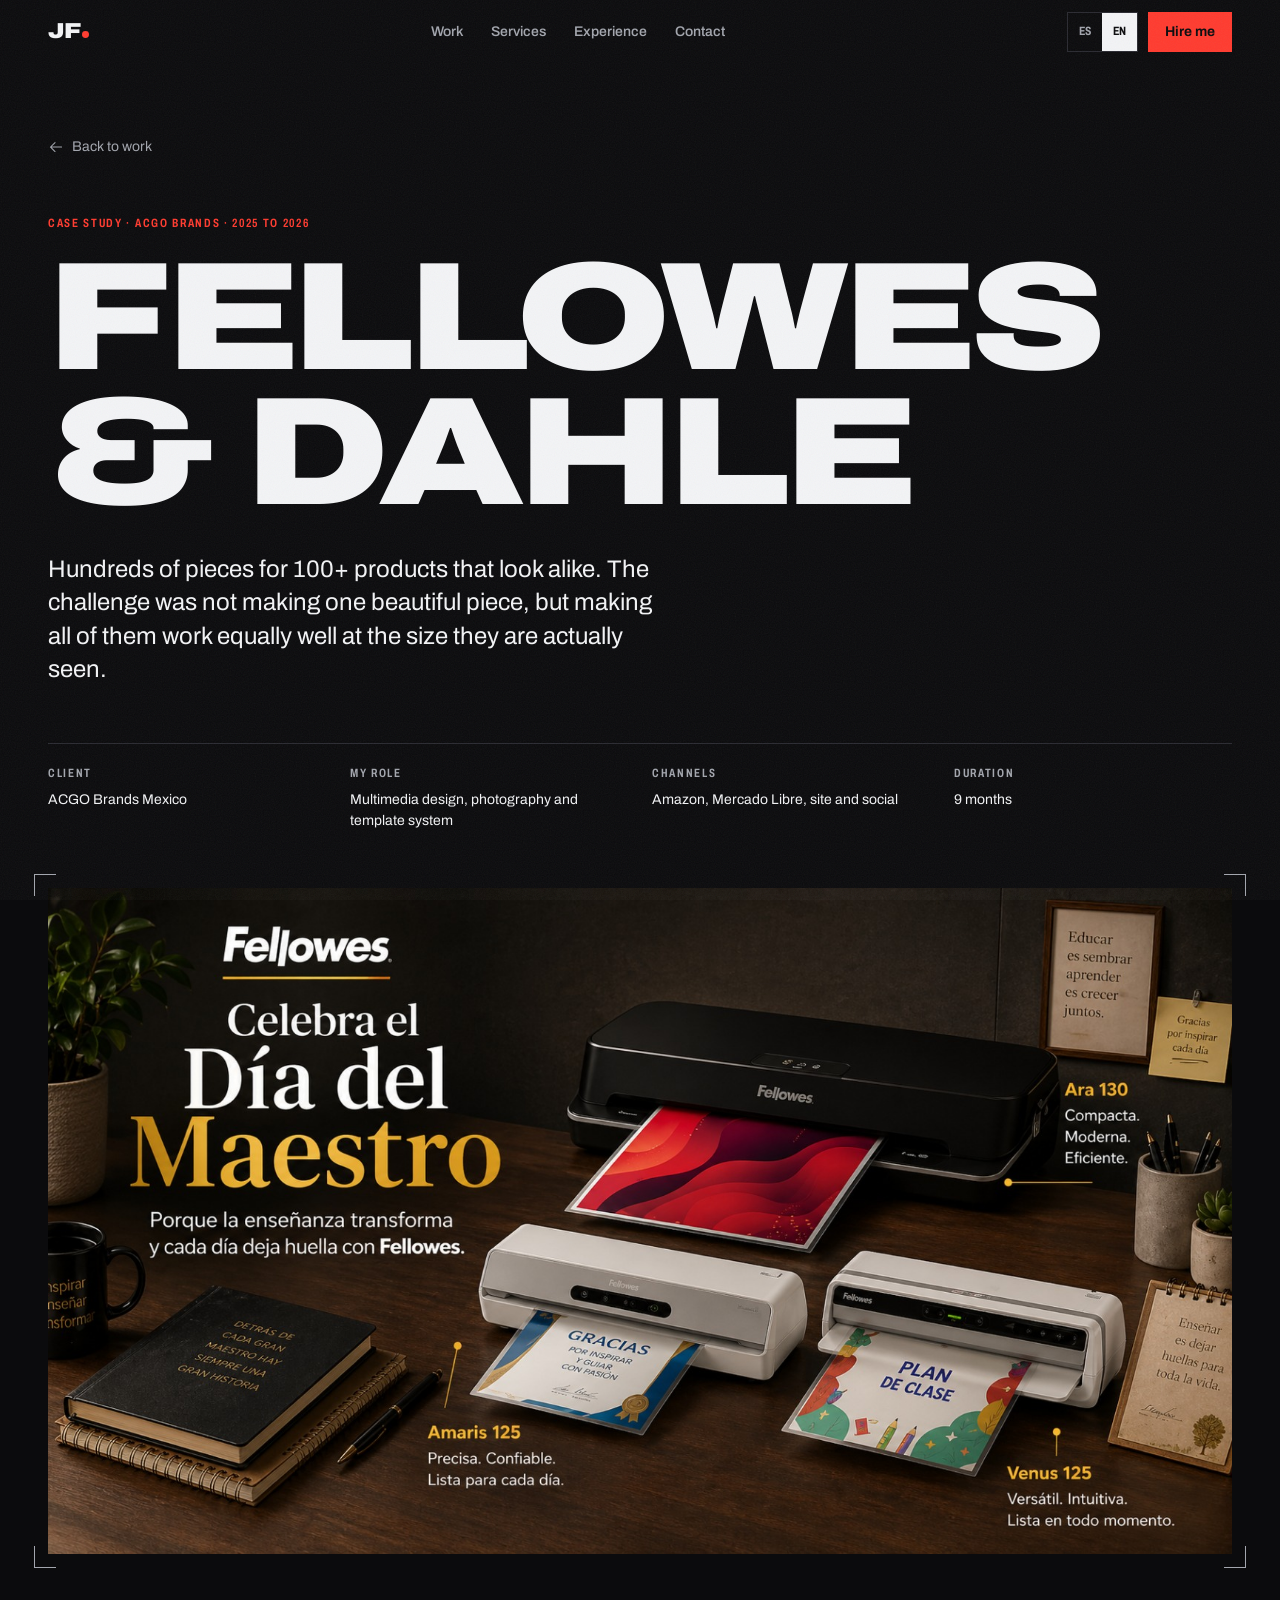
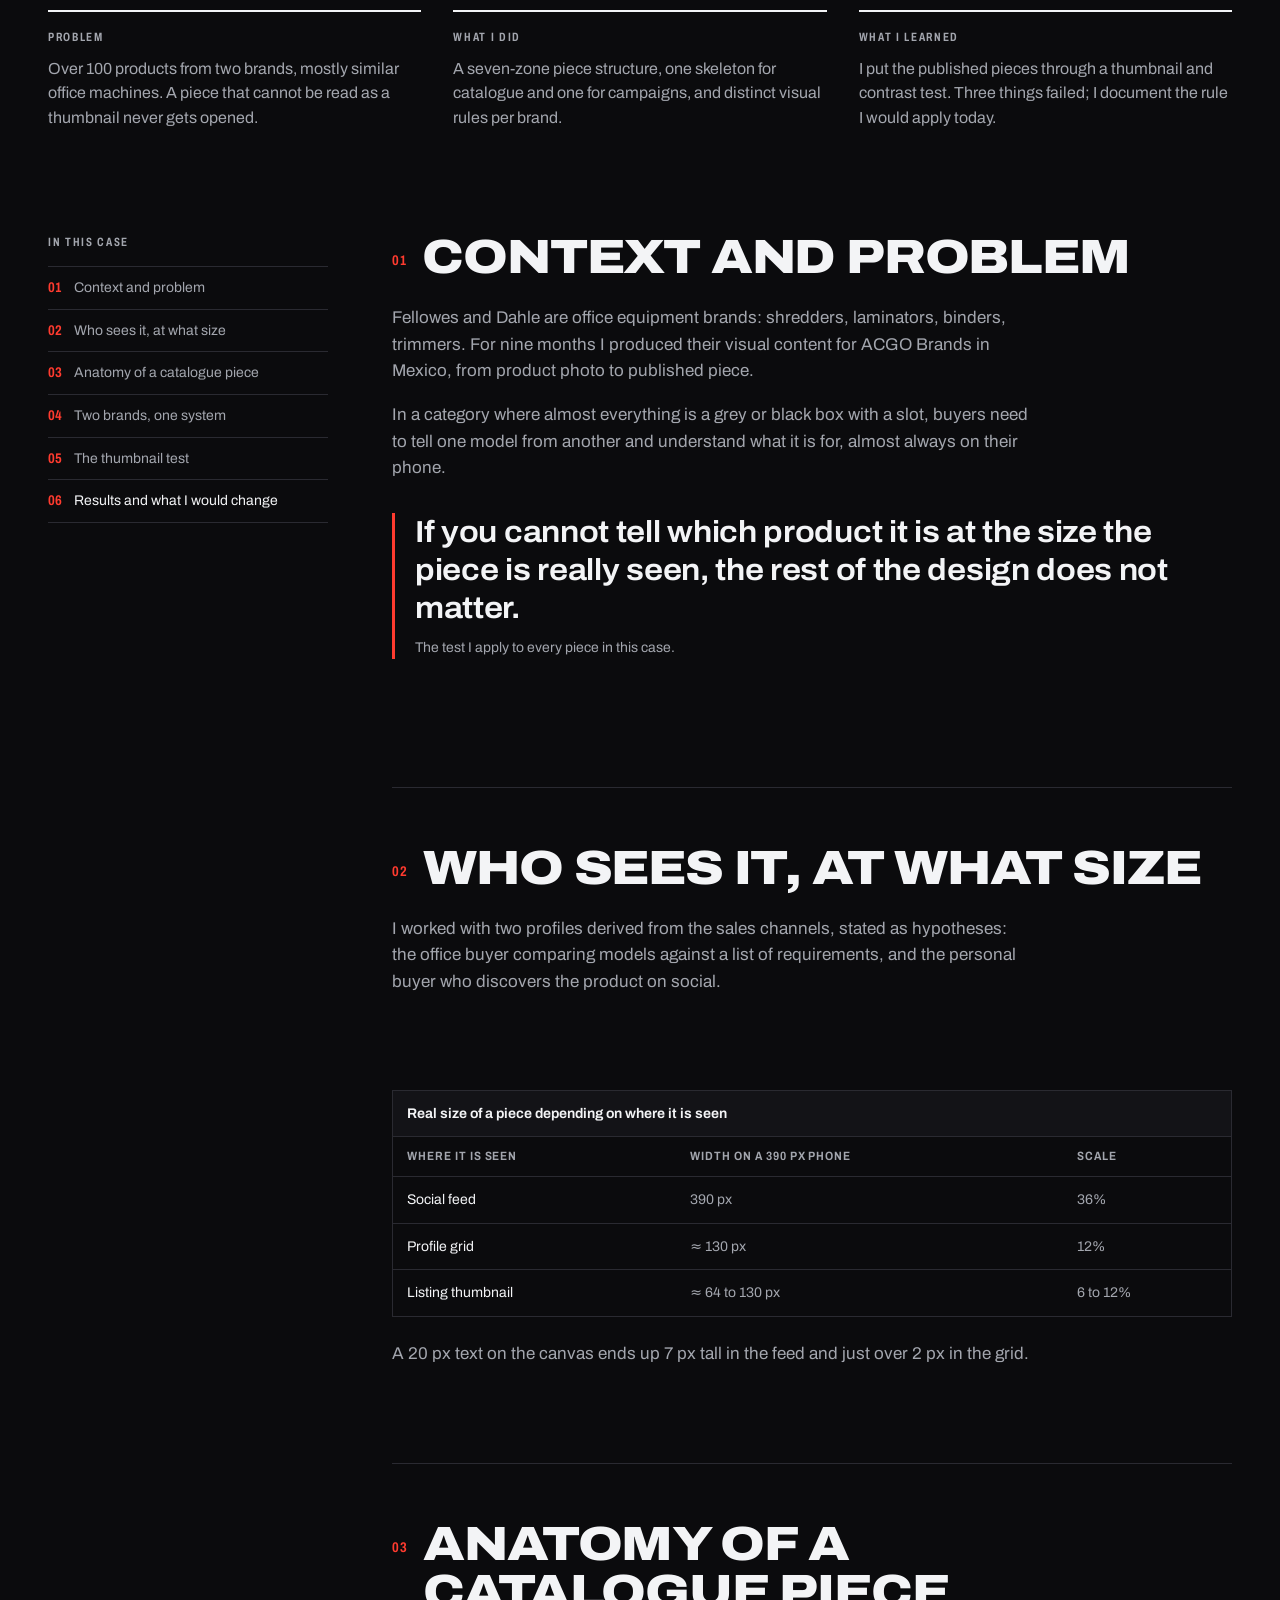
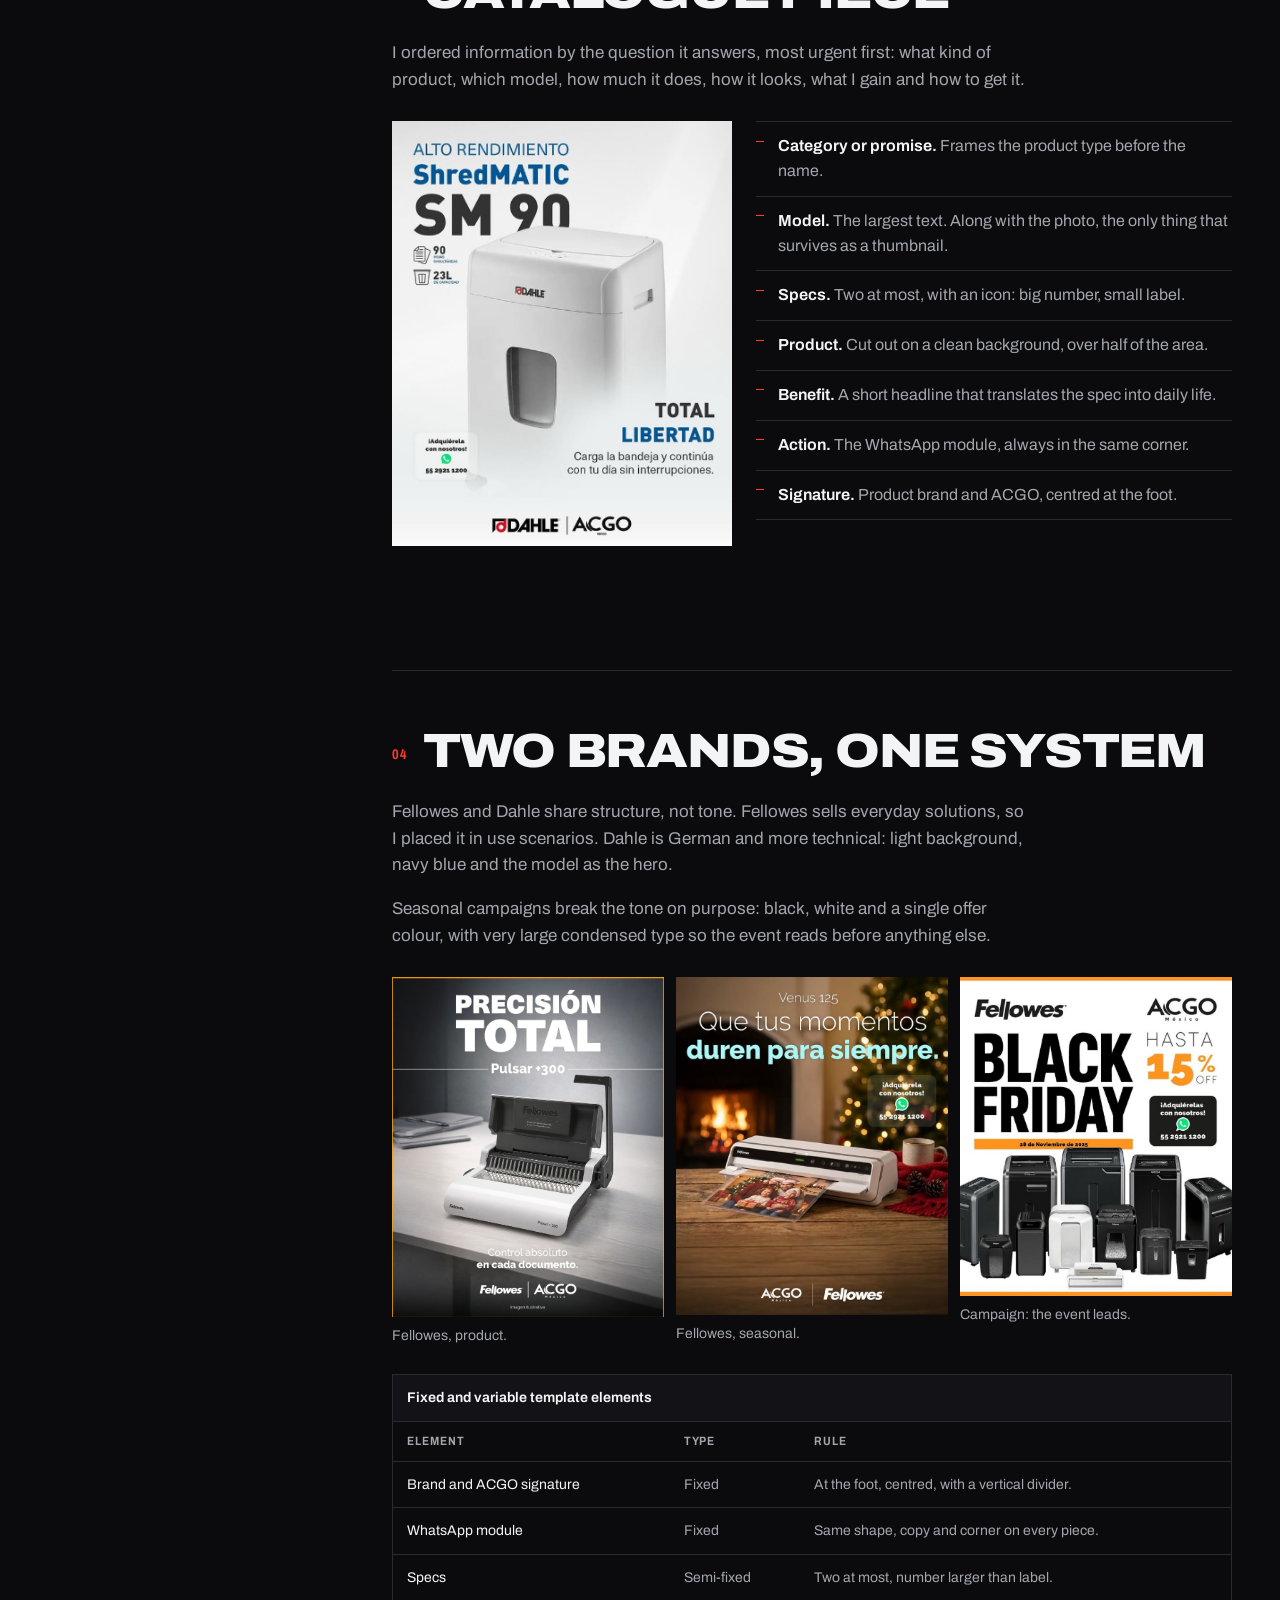
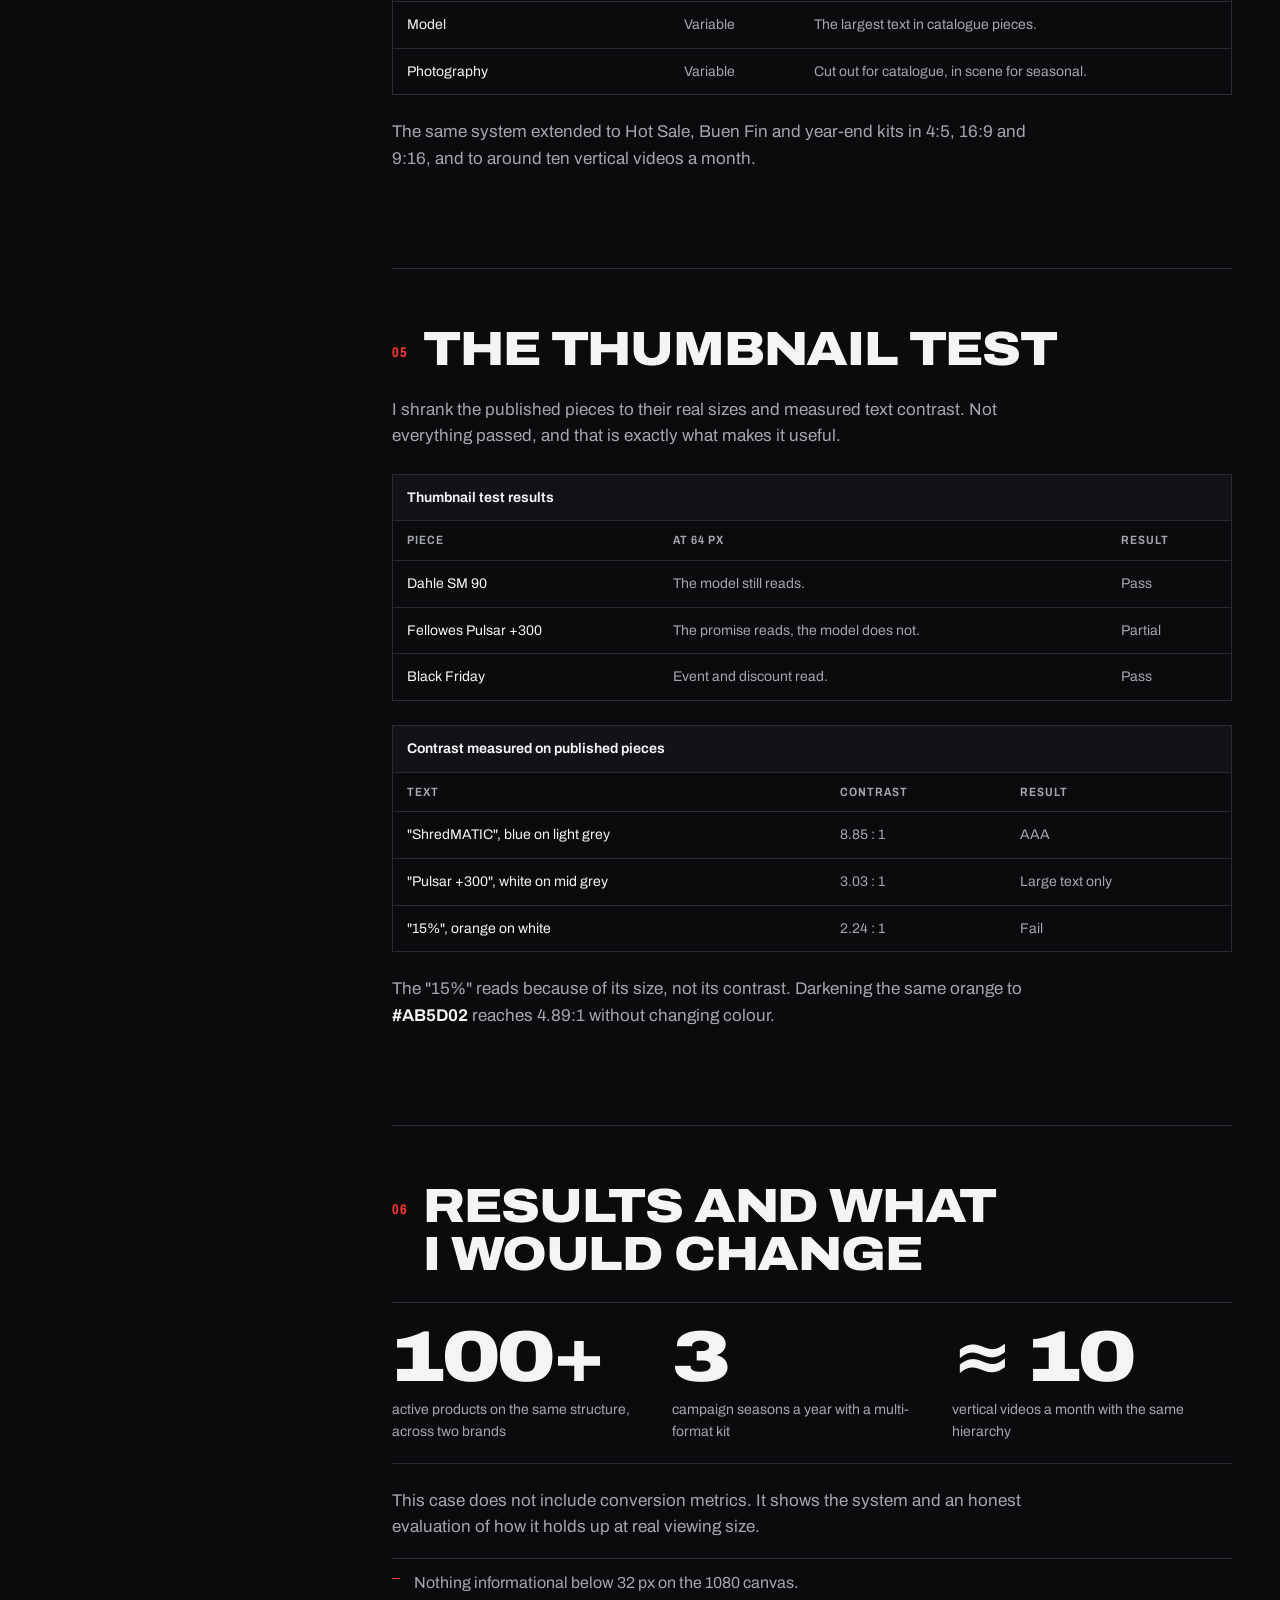
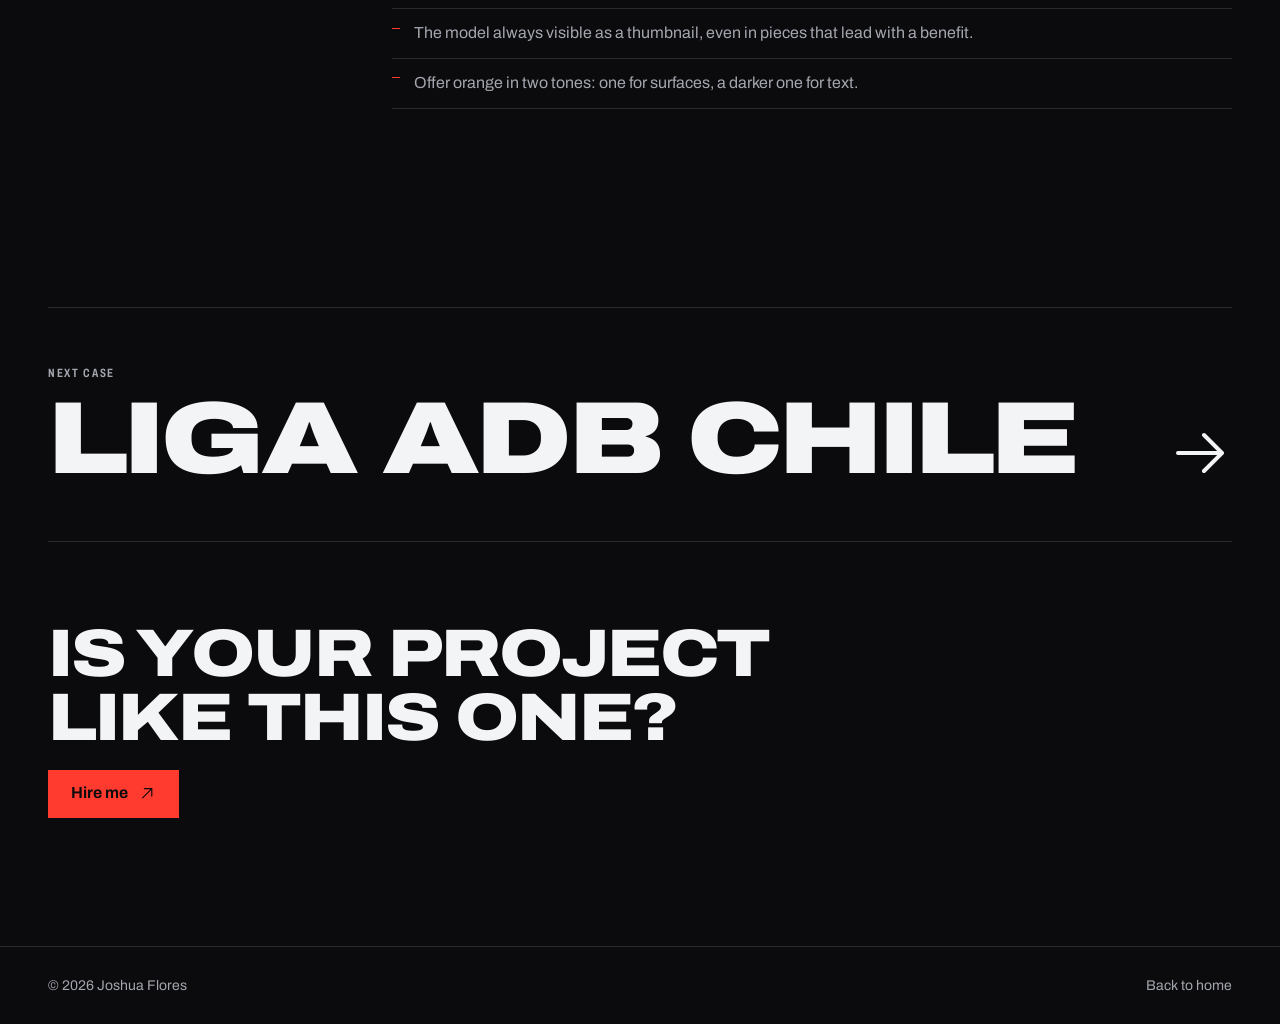
==== commit 439d5a6e: "Liga ADB: gráficos vectoriales animados, Instagram y tablas animadas en el caso Co-Authored-By: Clau" ====
--- a/casos/fellowes-dahle.html
+++ b/casos/fellowes-dahle.html
@@ -18,7 +18,7 @@
 </script>
 </head>
 <body class="case-page">
-<svg xmlns="http://www.w3.org/2000/svg" style="display:none"><symbol id="i-arrow-up-right" viewBox="0 0 256 256"><path d="M200,64V168a8,8,0,0,1-16,0V83.31L69.66,197.66a8,8,0,0,1-11.32-11.32L172.69,72H88a8,8,0,0,1,0-16H192A8,8,0,0,1,200,64Z"/></symbol><symbol id="i-arrow-right" viewBox="0 0 256 256"><path d="M221.66,133.66l-72,72a8,8,0,0,1-11.32-11.32L196.69,136H40a8,8,0,0,1,0-16H196.69L138.34,61.66a8,8,0,0,1,11.32-11.32l72,72A8,8,0,0,1,221.66,133.66Z"/></symbol><symbol id="i-arrow-down" viewBox="0 0 256 256"><path d="M205.66,149.66l-72,72a8,8,0,0,1-11.32,0l-72-72a8,8,0,0,1,11.32-11.32L120,196.69V40a8,8,0,0,1,16,0V196.69l58.34-58.35a8,8,0,0,1,11.32,11.32Z"/></symbol><symbol id="i-whatsapp-logo" viewBox="0 0 256 256"><path d="M187.58,144.84l-32-16a8,8,0,0,0-8,.5l-14.69,9.8a40.55,40.55,0,0,1-16-16l9.8-14.69a8,8,0,0,0,.5-8l-16-32A8,8,0,0,0,104,64a40,40,0,0,0-40,40,88.1,88.1,0,0,0,88,88,40,40,0,0,0,40-40A8,8,0,0,0,187.58,144.84ZM152,176a72.08,72.08,0,0,1-72-72A24,24,0,0,1,99.29,80.46l11.48,23L101,118a8,8,0,0,0-.73,7.51,56.47,56.47,0,0,0,30.15,30.15A8,8,0,0,0,138,155l14.61-9.74,23,11.48A24,24,0,0,1,152,176ZM128,24A104,104,0,0,0,36.18,176.88L24.83,210.93a16,16,0,0,0,20.24,20.24l34.05-11.35A104,104,0,1,0,128,24Zm0,192a87.87,87.87,0,0,1-44.06-11.81,8,8,0,0,0-6.54-.67L40,216,52.47,178.6a8,8,0,0,0-.66-6.54A88,88,0,1,1,128,216Z"/></symbol><symbol id="i-linkedin-logo" viewBox="0 0 256 256"><path d="M216,24H40A16,16,0,0,0,24,40V216a16,16,0,0,0,16,16H216a16,16,0,0,0,16-16V40A16,16,0,0,0,216,24Zm0,192H40V40H216V216ZM96,112v64a8,8,0,0,1-16,0V112a8,8,0,0,1,16,0Zm88,28v36a8,8,0,0,1-16,0V140a20,20,0,0,0-40,0v36a8,8,0,0,1-16,0V112a8,8,0,0,1,15.79-1.78A36,36,0,0,1,184,140ZM100,84A12,12,0,1,1,88,72,12,12,0,0,1,100,84Z"/></symbol><symbol id="i-envelope-simple" viewBox="0 0 256 256"><path d="M224,48H32a8,8,0,0,0-8,8V192a16,16,0,0,0,16,16H216a16,16,0,0,0,16-16V56A8,8,0,0,0,224,48ZM203.43,64,128,133.15,52.57,64ZM216,192H40V74.19l82.59,75.71a8,8,0,0,0,10.82,0L216,74.19V192Z"/></symbol><symbol id="i-download-simple" viewBox="0 0 256 256"><path d="M224,144v64a8,8,0,0,1-8,8H40a8,8,0,0,1-8-8V144a8,8,0,0,1,16,0v56H208V144a8,8,0,0,1,16,0Zm-101.66,5.66a8,8,0,0,0,11.32,0l40-40a8,8,0,0,0-11.32-11.32L136,124.69V32a8,8,0,0,0-16,0v92.69L93.66,98.34a8,8,0,0,0-11.32,11.32Z"/></symbol><symbol id="i-play" viewBox="0 0 256 256"><path d="M232.4,114.49,88.32,26.35a16,16,0,0,0-16.2-.3A15.86,15.86,0,0,0,64,39.87V216.13A15.94,15.94,0,0,0,80,232a16.07,16.07,0,0,0,8.36-2.35L232.4,141.51a15.81,15.81,0,0,0,0-27ZM80,215.94V40l143.83,88Z"/></symbol><symbol id="i-x" viewBox="0 0 256 256"><path d="M205.66,194.34a8,8,0,0,1-11.32,11.32L128,139.31,61.66,205.66a8,8,0,0,1-11.32-11.32L116.69,128,50.34,61.66A8,8,0,0,1,61.66,50.34L128,116.69l66.34-66.35a8,8,0,0,1,11.32,11.32L139.31,128Z"/></symbol><symbol id="i-caret-left" viewBox="0 0 256 256"><path d="M165.66,202.34a8,8,0,0,1-11.32,11.32l-80-80a8,8,0,0,1,0-11.32l80-80a8,8,0,0,1,11.32,11.32L91.31,128Z"/></symbol><symbol id="i-caret-right" viewBox="0 0 256 256"><path d="M181.66,133.66l-80,80a8,8,0,0,1-11.32-11.32L164.69,128,90.34,53.66a8,8,0,0,1,11.32-11.32l80,80A8,8,0,0,1,181.66,133.66Z"/></symbol><symbol id="i-copy" viewBox="0 0 256 256"><path d="M216,32H88a8,8,0,0,0-8,8V80H40a8,8,0,0,0-8,8V216a8,8,0,0,0,8,8H168a8,8,0,0,0,8-8V176h40a8,8,0,0,0,8-8V40A8,8,0,0,0,216,32ZM160,208H48V96H160Zm48-48H176V88a8,8,0,0,0-8-8H96V48H208Z"/></symbol><symbol id="i-check" viewBox="0 0 256 256"><path d="M229.66,77.66l-128,128a8,8,0,0,1-11.32,0l-56-56a8,8,0,0,1,11.32-11.32L96,188.69,218.34,66.34a8,8,0,0,1,11.32,11.32Z"/></symbol><symbol id="i-pause" viewBox="0 0 256 256"><path d="M200,32H160a16,16,0,0,0-16,16V208a16,16,0,0,0,16,16h40a16,16,0,0,0,16-16V48A16,16,0,0,0,200,32Zm0,176H160V48h40ZM96,32H56A16,16,0,0,0,40,48V208a16,16,0,0,0,16,16H96a16,16,0,0,0,16-16V48A16,16,0,0,0,96,32Zm0,176H56V48H96Z"/></symbol><symbol id="i-list" viewBox="0 0 256 256"><path d="M224,128a8,8,0,0,1-8,8H40a8,8,0,0,1,0-16H216A8,8,0,0,1,224,128ZM40,72H216a8,8,0,0,0,0-16H40a8,8,0,0,0,0,16ZM216,184H40a8,8,0,0,0,0,16H216a8,8,0,0,0,0-16Z"/></symbol></svg>
+<svg xmlns="http://www.w3.org/2000/svg" style="display:none"><symbol id="i-arrow-up-right" viewBox="0 0 256 256"><path d="M200,64V168a8,8,0,0,1-16,0V83.31L69.66,197.66a8,8,0,0,1-11.32-11.32L172.69,72H88a8,8,0,0,1,0-16H192A8,8,0,0,1,200,64Z"/></symbol><symbol id="i-arrow-right" viewBox="0 0 256 256"><path d="M221.66,133.66l-72,72a8,8,0,0,1-11.32-11.32L196.69,136H40a8,8,0,0,1,0-16H196.69L138.34,61.66a8,8,0,0,1,11.32-11.32l72,72A8,8,0,0,1,221.66,133.66Z"/></symbol><symbol id="i-arrow-down" viewBox="0 0 256 256"><path d="M205.66,149.66l-72,72a8,8,0,0,1-11.32,0l-72-72a8,8,0,0,1,11.32-11.32L120,196.69V40a8,8,0,0,1,16,0V196.69l58.34-58.35a8,8,0,0,1,11.32,11.32Z"/></symbol><symbol id="i-whatsapp-logo" viewBox="0 0 256 256"><path d="M187.58,144.84l-32-16a8,8,0,0,0-8,.5l-14.69,9.8a40.55,40.55,0,0,1-16-16l9.8-14.69a8,8,0,0,0,.5-8l-16-32A8,8,0,0,0,104,64a40,40,0,0,0-40,40,88.1,88.1,0,0,0,88,88,40,40,0,0,0,40-40A8,8,0,0,0,187.58,144.84ZM152,176a72.08,72.08,0,0,1-72-72A24,24,0,0,1,99.29,80.46l11.48,23L101,118a8,8,0,0,0-.73,7.51,56.47,56.47,0,0,0,30.15,30.15A8,8,0,0,0,138,155l14.61-9.74,23,11.48A24,24,0,0,1,152,176ZM128,24A104,104,0,0,0,36.18,176.88L24.83,210.93a16,16,0,0,0,20.24,20.24l34.05-11.35A104,104,0,1,0,128,24Zm0,192a87.87,87.87,0,0,1-44.06-11.81,8,8,0,0,0-6.54-.67L40,216,52.47,178.6a8,8,0,0,0-.66-6.54A88,88,0,1,1,128,216Z"/></symbol><symbol id="i-linkedin-logo" viewBox="0 0 256 256"><path d="M216,24H40A16,16,0,0,0,24,40V216a16,16,0,0,0,16,16H216a16,16,0,0,0,16-16V40A16,16,0,0,0,216,24Zm0,192H40V40H216V216ZM96,112v64a8,8,0,0,1-16,0V112a8,8,0,0,1,16,0Zm88,28v36a8,8,0,0,1-16,0V140a20,20,0,0,0-40,0v36a8,8,0,0,1-16,0V112a8,8,0,0,1,15.79-1.78A36,36,0,0,1,184,140ZM100,84A12,12,0,1,1,88,72,12,12,0,0,1,100,84Z"/></symbol><symbol id="i-envelope-simple" viewBox="0 0 256 256"><path d="M224,48H32a8,8,0,0,0-8,8V192a16,16,0,0,0,16,16H216a16,16,0,0,0,16-16V56A8,8,0,0,0,224,48ZM203.43,64,128,133.15,52.57,64ZM216,192H40V74.19l82.59,75.71a8,8,0,0,0,10.82,0L216,74.19V192Z"/></symbol><symbol id="i-download-simple" viewBox="0 0 256 256"><path d="M224,144v64a8,8,0,0,1-8,8H40a8,8,0,0,1-8-8V144a8,8,0,0,1,16,0v56H208V144a8,8,0,0,1,16,0Zm-101.66,5.66a8,8,0,0,0,11.32,0l40-40a8,8,0,0,0-11.32-11.32L136,124.69V32a8,8,0,0,0-16,0v92.69L93.66,98.34a8,8,0,0,0-11.32,11.32Z"/></symbol><symbol id="i-play" viewBox="0 0 256 256"><path d="M232.4,114.49,88.32,26.35a16,16,0,0,0-16.2-.3A15.86,15.86,0,0,0,64,39.87V216.13A15.94,15.94,0,0,0,80,232a16.07,16.07,0,0,0,8.36-2.35L232.4,141.51a15.81,15.81,0,0,0,0-27ZM80,215.94V40l143.83,88Z"/></symbol><symbol id="i-x" viewBox="0 0 256 256"><path d="M205.66,194.34a8,8,0,0,1-11.32,11.32L128,139.31,61.66,205.66a8,8,0,0,1-11.32-11.32L116.69,128,50.34,61.66A8,8,0,0,1,61.66,50.34L128,116.69l66.34-66.35a8,8,0,0,1,11.32,11.32L139.31,128Z"/></symbol><symbol id="i-caret-left" viewBox="0 0 256 256"><path d="M165.66,202.34a8,8,0,0,1-11.32,11.32l-80-80a8,8,0,0,1,0-11.32l80-80a8,8,0,0,1,11.32,11.32L91.31,128Z"/></symbol><symbol id="i-caret-right" viewBox="0 0 256 256"><path d="M181.66,133.66l-80,80a8,8,0,0,1-11.32-11.32L164.69,128,90.34,53.66a8,8,0,0,1,11.32-11.32l80,80A8,8,0,0,1,181.66,133.66Z"/></symbol><symbol id="i-copy" viewBox="0 0 256 256"><path d="M216,32H88a8,8,0,0,0-8,8V80H40a8,8,0,0,0-8,8V216a8,8,0,0,0,8,8H168a8,8,0,0,0,8-8V176h40a8,8,0,0,0,8-8V40A8,8,0,0,0,216,32ZM160,208H48V96H160Zm48-48H176V88a8,8,0,0,0-8-8H96V48H208Z"/></symbol><symbol id="i-check" viewBox="0 0 256 256"><path d="M229.66,77.66l-128,128a8,8,0,0,1-11.32,0l-56-56a8,8,0,0,1,11.32-11.32L96,188.69,218.34,66.34a8,8,0,0,1,11.32,11.32Z"/></symbol><symbol id="i-pause" viewBox="0 0 256 256"><path d="M200,32H160a16,16,0,0,0-16,16V208a16,16,0,0,0,16,16h40a16,16,0,0,0,16-16V48A16,16,0,0,0,200,32Zm0,176H160V48h40ZM96,32H56A16,16,0,0,0,40,48V208a16,16,0,0,0,16,16H96a16,16,0,0,0,16-16V48A16,16,0,0,0,96,32Zm0,176H56V48H96Z"/></symbol><symbol id="l-sparkle" viewBox="0 0 256 256"><path d="M196.89,130.94,144.4,111.6,125.06,59.11a13.92,13.92,0,0,0-26.12,0L79.6,111.6,27.11,130.94a13.92,13.92,0,0,0,0,26.12L79.6,176.4l19.34,52.49a13.92,13.92,0,0,0,26.12,0L144.4,176.4l52.49-19.34a13.92,13.92,0,0,0,0-26.12Zm-4.15,14.86-55.08,20.3a6,6,0,0,0-3.56,3.56l-20.3,55.08a1.92,1.92,0,0,1-3.6,0L89.9,169.66a6,6,0,0,0-3.56-3.56L31.26,145.8a1.92,1.92,0,0,1,0-3.6l55.08-20.3a6,6,0,0,0,3.56-3.56l20.3-55.08a1.92,1.92,0,0,1,3.6,0l20.3,55.08a6,6,0,0,0,3.56,3.56l55.08,20.3a1.92,1.92,0,0,1,0,3.6ZM146,40a6,6,0,0,1,6-6h18V16a6,6,0,0,1,12,0V34h18a6,6,0,0,1,0,12H182V64a6,6,0,0,1-12,0V46H152A6,6,0,0,1,146,40ZM246,88a6,6,0,0,1-6,6H230v10a6,6,0,0,1-12,0V94H208a6,6,0,0,1,0-12h10V72a6,6,0,0,1,12,0V82h10A6,6,0,0,1,246,88Z"/></symbol><symbol id="l-image" viewBox="0 0 256 256"><path d="M216,42H40A14,14,0,0,0,26,56V200a14,14,0,0,0,14,14H216a14,14,0,0,0,14-14V56A14,14,0,0,0,216,42ZM40,54H216a2,2,0,0,1,2,2V163.57L188.53,134.1a14,14,0,0,0-19.8,0l-21.42,21.42L101.9,110.1a14,14,0,0,0-19.8,0L38,154.2V56A2,2,0,0,1,40,54ZM38,200V171.17l52.58-52.58a2,2,0,0,1,2.84,0L176.83,202H40A2,2,0,0,1,38,200Zm178,2H193.8l-38-38,21.41-21.42a2,2,0,0,1,2.83,0l38,38V200A2,2,0,0,1,216,202ZM146,100a10,10,0,1,1,10,10A10,10,0,0,1,146,100Z"/></symbol><symbol id="l-hand-pointing" viewBox="0 0 256 256"><path d="M196,90a25.87,25.87,0,0,0-14.59,4.49A26,26,0,0,0,142,78.1V44a26,26,0,0,0-52,0v87l-7.53-12.1a26,26,0,0,0-45,26.07l4.67,8.25c34,60,48.07,84.77,93.86,84.77a86.1,86.1,0,0,0,86-86V116A26,26,0,0,0,196,90Zm14,62a74.09,74.09,0,0,1-74,74c-38.8,0-50-19.83-83.42-78.69L47.89,139l0,0A14,14,0,0,1,53,119.88,13.87,13.87,0,0,1,60,118a14,14,0,0,1,12.15,7l.1.17,18.68,30A6,6,0,0,0,102,152V44a14,14,0,0,1,28,0v68a6,6,0,0,0,12,0V100a14,14,0,0,1,28,0v20a6,6,0,0,0,12,0v-4a14,14,0,0,1,28,0Z"/></symbol><symbol id="l-shield-check" viewBox="0 0 256 256"><path d="M208,42H48A14,14,0,0,0,34,56v56c0,51.94,25.12,83.4,46.2,100.64,22.73,18.6,45.27,24.89,46.22,25.15a6,6,0,0,0,3.16,0c.95-.26,23.49-6.55,46.22-25.15C196.88,195.4,222,163.94,222,112V56A14,14,0,0,0,208,42Zm2,70c0,37.76-13.94,68.39-41.44,91.06A131.17,131.17,0,0,1,128,225.72a130.94,130.94,0,0,1-40.56-22.66C59.94,180.39,46,149.76,46,112V56a2,2,0,0,1,2-2H208a2,2,0,0,1,2,2ZM172.24,99.76a6,6,0,0,1,0,8.48l-56,56a6,6,0,0,1-8.48,0l-24-24a6,6,0,0,1,8.48-8.48L112,151.51l51.76-51.75A6,6,0,0,1,172.24,99.76Z"/></symbol><symbol id="l-ruler" viewBox="0 0 256 256"><path d="M233.91,74.79,181.22,22.1a14,14,0,0,0-19.8,0L22.09,161.41a14,14,0,0,0,0,19.8L74.78,233.9a14,14,0,0,0,19.8,0L233.91,94.59A14,14,0,0,0,233.91,74.79ZM225.42,86.1,86.1,225.41h0a2,2,0,0,1-2.83,0L30.58,172.73a2,2,0,0,1,0-2.83L64,136.48l27.76,27.76a6,6,0,1,0,8.48-8.48L72.48,128,96,104.48l27.76,27.76a6,6,0,0,0,8.48-8.48L104.48,96,128,72.49l27.76,27.75a6,6,0,0,0,8.48-8.48L136.49,64,169.9,30.59a2,2,0,0,1,2.83,0l52.69,52.68A2,2,0,0,1,225.42,86.1Z"/></symbol><symbol id="l-storefront" viewBox="0 0 256 256"><path d="M26.22,94.41A6,6,0,0,0,26,96v16A38,38,0,0,0,42,143V216a6,6,0,0,0,6,6H208a6,6,0,0,0,6-6V143A38,38,0,0,0,230,112V96a5.91,5.91,0,0,0-.23-1.64L215.43,44.15A14.07,14.07,0,0,0,202,34H54A14.07,14.07,0,0,0,40.57,44.15Zm25.89-47A2,2,0,0,1,54,46H202a2,2,0,0,1,1.92,1.45L216.05,90H40ZM102,102h52v10a26,26,0,0,1-52,0Zm-64,0H90v10a26,26,0,0,1-38.18,23,6,6,0,0,0-1.65-1A26,26,0,0,1,38,112ZM202,210H54V148.66a38,38,0,0,0,42-16.21,37.95,37.95,0,0,0,64,0,38,38,0,0,0,42,16.21Zm3.83-76a6,6,0,0,0-1.65,1A26,26,0,0,1,166,112V102h52v10A26,26,0,0,1,205.83,134Z"/></symbol><symbol id="l-device-mobile" viewBox="0 0 256 256"><path d="M176,18H80A22,22,0,0,0,58,40V216a22,22,0,0,0,22,22h96a22,22,0,0,0,22-22V40A22,22,0,0,0,176,18ZM70,62H186V194H70ZM80,30h96a10,10,0,0,1,10,10V50H70V40A10,10,0,0,1,80,30Zm96,196H80a10,10,0,0,1-10-10V206H186v10A10,10,0,0,1,176,226Z"/></symbol><symbol id="l-envelope-simple" viewBox="0 0 256 256"><path d="M224,50H32a6,6,0,0,0-6,6V192a14,14,0,0,0,14,14H216a14,14,0,0,0,14-14V56A6,6,0,0,0,224,50ZM208.58,62,128,135.86,47.42,62ZM216,194H40a2,2,0,0,1-2-2V69.64l86,78.78a6,6,0,0,0,8.1,0L218,69.64V192A2,2,0,0,1,216,194Z"/></symbol><symbol id="l-megaphone" viewBox="0 0 256 256"><path d="M246,120a46.05,46.05,0,0,0-46-46H160.15c-2.58-.15-54.1-3.57-103.15-44.71A14,14,0,0,0,34,40V200a13.85,13.85,0,0,0,8.07,12.68A14.16,14.16,0,0,0,48,214a13.9,13.9,0,0,0,9-3.3c40-33.52,81.57-42,97-44.07v34a14,14,0,0,0,6.23,11.65l11,7.33a14,14,0,0,0,21.32-8.17l12.13-45.71A46.07,46.07,0,0,0,246,120ZM49.29,201.52A2,2,0,0,1,46,200V40a1.9,1.9,0,0,1,1.15-1.8A2.08,2.08,0,0,1,48,38a1.91,1.91,0,0,1,1.26.48c44,36.92,89,45.19,104.71,47v69C138.29,156.33,93.3,164.61,49.29,201.52Zm131.64,7a2,2,0,0,1-3.05,1.18l-11-7.33a2,2,0,0,1-.89-1.67V166h26.2ZM200,154H166V86h34a34,34,0,1,1,0,68Z"/></symbol><symbol id="l-printer" viewBox="0 0 256 256"><path d="M214.67,74H198V40a6,6,0,0,0-6-6H64a6,6,0,0,0-6,6V74H41.33C28.47,74,18,83.87,18,96v80a6,6,0,0,0,6,6H58v34a6,6,0,0,0,6,6H192a6,6,0,0,0,6-6V182h34a6,6,0,0,0,6-6V96C238,83.87,227.53,74,214.67,74ZM70,46H186V74H70ZM186,210H70V158H186Zm40-40H198V152a6,6,0,0,0-6-6H64a6,6,0,0,0-6,6v18H30V96c0-5.51,5.08-10,11.33-10H214.67C220.92,86,226,90.49,226,96Zm-28-54a10,10,0,1,1-10-10A10,10,0,0,1,198,116Z"/></symbol><symbol id="l-play" viewBox="0 0 256 256"><path d="M231.36,116.19,87.28,28.06a14,14,0,0,0-14.18-.27A13.69,13.69,0,0,0,66,39.87V216.13a13.69,13.69,0,0,0,7.1,12.08,14,14,0,0,0,14.18-.27l144.08-88.13a13.82,13.82,0,0,0,0-23.62Zm-6.26,13.38L81,217.7a2,2,0,0,1-2.06,0,1.78,1.78,0,0,1-1-1.61V39.87a1.78,1.78,0,0,1,1-1.61A2.06,2.06,0,0,1,80,38a2,2,0,0,1,1,.31L225.1,126.43a1.82,1.82,0,0,1,0,3.14Z"/></symbol><symbol id="l-cursor-click" viewBox="0 0 256 256"><path d="M90,24V16a6,6,0,0,1,12,0v8a6,6,0,0,1-12,0ZM16,102h8a6,6,0,0,0,0-12H16a6,6,0,0,0,0,12ZM125.32,37.37a6,6,0,0,0,8.05-2.69l8-16a6,6,0,0,0-10.74-5.37l-8,16A6,6,0,0,0,125.32,37.37Zm-96,85.26-16,8a6,6,0,0,0,5.36,10.74l16-8a6,6,0,1,0-5.36-10.74ZM217.9,185.41a14,14,0,0,1,0,19.8L205.21,217.9a14,14,0,0,1-19.8,0L134.1,166.59a2,2,0,0,0-3.21.54l-17.75,46.24a2.44,2.44,0,0,0-.1.24A13.85,13.85,0,0,1,100.26,222c-.23,0-.45,0-.68,0A13.85,13.85,0,0,1,87,212.38L34.7,52.3A14,14,0,0,1,52.3,34.7L212.38,87A14,14,0,0,1,213.61,113l-.24.09-46.25,17.76a2,2,0,0,0-.53,3.21Zm-8.49,8.49L158.1,142.59h0a14,14,0,0,1,4.32-22.74l.24-.1L208.91,102a2,2,0,0,0-.26-3.61L48.58,46.11a2.33,2.33,0,0,0-.65-.11,2,2,0,0,0-1.82,2.58L98.38,208.65a1.84,1.84,0,0,0,1.77,1.35,1.81,1.81,0,0,0,1.84-1.09l17.76-46.25.1-.24a14,14,0,0,1,22.74-4.32l51.31,51.31a2,2,0,0,0,2.83,0l12.68-12.68A2,2,0,0,0,209.41,193.9Z"/></symbol><symbol id="l-tag" viewBox="0 0 256 256"><path d="M241.91,137.42,142.59,38.1a13.94,13.94,0,0,0-9.9-4.1H40a6,6,0,0,0-6,6v92.69a13.94,13.94,0,0,0,4.1,9.9l99.32,99.32a14,14,0,0,0,19.8,0l84.69-84.69A14,14,0,0,0,241.91,137.42Zm-8.49,11.31-84.69,84.69a2,2,0,0,1-2.83,0L46.59,134.1a2,2,0,0,1-.59-1.41V46h86.69a2,2,0,0,1,1.41.59l99.32,99.31A2,2,0,0,1,233.42,148.73ZM94,84A10,10,0,1,1,84,74,10,10,0,0,1,94,84Z"/></symbol><symbol id="l-microsoft-excel-logo" viewBox="0 0 256 256"><path d="M200,26H72A14,14,0,0,0,58,40V66H40A14,14,0,0,0,26,80v96a14,14,0,0,0,14,14H58v26a14,14,0,0,0,14,14H200a14,14,0,0,0,14-14V40A14,14,0,0,0,200,26Zm-42,76h44v52H158Zm44-62V90H158V80a14,14,0,0,0-14-14h-2V38h58A2,2,0,0,1,202,40ZM70,40a2,2,0,0,1,2-2h58V66H70ZM38,176V80a2,2,0,0,1,2-2H144a2,2,0,0,1,2,2v96a2,2,0,0,1-2,2H40A2,2,0,0,1,38,176Zm32,40V190h60v28H72A2,2,0,0,1,70,216Zm130,2H142V190h2a14,14,0,0,0,14-14V166h44v50A2,2,0,0,1,200,218ZM67.39,148.16,84.19,128l-16.8-20.16a6,6,0,1,1,9.22-7.68L92,118.63l15.39-18.47a6,6,0,0,1,9.22,7.68L99.81,128l16.8,20.16a6,6,0,1,1-9.22,7.68L92,137.37,76.61,155.84a6,6,0,0,1-9.22-7.68Z"/></symbol><symbol id="l-copy" viewBox="0 0 256 256"><path d="M216,34H88a6,6,0,0,0-6,6V82H40a6,6,0,0,0-6,6V216a6,6,0,0,0,6,6H168a6,6,0,0,0,6-6V174h42a6,6,0,0,0,6-6V40A6,6,0,0,0,216,34ZM162,210H46V94H162Zm48-48H174V88a6,6,0,0,0-6-6H94V46H210Z"/></symbol><symbol id="l-clipboard-text" viewBox="0 0 256 256"><path d="M166,152a6,6,0,0,1-6,6H96a6,6,0,0,1,0-12h64A6,6,0,0,1,166,152Zm-6-38H96a6,6,0,0,0,0,12h64a6,6,0,0,0,0-12Zm54-66V216a14,14,0,0,1-14,14H56a14,14,0,0,1-14-14V48A14,14,0,0,1,56,34H93.17a45.91,45.91,0,0,1,69.66,0H200A14,14,0,0,1,214,48ZM94,64v2h68V64a34,34,0,0,0-68,0ZM202,48a2,2,0,0,0-2-2H170.33A45.77,45.77,0,0,1,174,64v8a6,6,0,0,1-6,6H88a6,6,0,0,1-6-6V64a45.77,45.77,0,0,1,3.67-18H56a2,2,0,0,0-2,2V216a2,2,0,0,0,2,2H200a2,2,0,0,0,2-2Z"/></symbol><symbol id="l-pen-nib" viewBox="0 0 256 256"><path d="M246,92.68a13.94,13.94,0,0,0-4.1-9.9L173.21,14.1a14,14,0,0,0-19.8,0L124.68,42.83,66.22,64.76a14,14,0,0,0-8.9,10.8L34.08,215A6,6,0,0,0,40,222a6.61,6.61,0,0,0,1-.08l139.44-23.24a14,14,0,0,0,10.81-8.9l21.92-58.46,28.74-28.74A13.92,13.92,0,0,0,246,92.68Zm-66,92.89a2,2,0,0,1-1.54,1.27L57.49,207l52.87-52.88a26,26,0,1,0-8.48-8.48L49,198.53l20.17-121A2,2,0,0,1,70.43,76l56.06-21L201,129.51ZM110,132a14,14,0,1,1,14,14A14,14,0,0,1,110,132ZM233.41,94.1,208,119.51,136.48,48,161.9,22.58a2,2,0,0,1,2.83,0l68.68,68.69a2,2,0,0,1,0,2.83Z"/></symbol><symbol id="l-eye" viewBox="0 0 256 256"><path d="M245.48,125.57c-.34-.78-8.66-19.23-27.24-37.81C201,70.54,171.38,50,128,50S55,70.54,37.76,87.76c-18.58,18.58-26.9,37-27.24,37.81a6,6,0,0,0,0,4.88c.34.77,8.66,19.22,27.24,37.8C55,185.47,84.62,206,128,206s73-20.53,90.24-37.75c18.58-18.58,26.9-37,27.24-37.8A6,6,0,0,0,245.48,125.57ZM128,194c-31.38,0-58.78-11.42-81.45-33.93A134.77,134.77,0,0,1,22.69,128,134.56,134.56,0,0,1,46.55,95.94C69.22,73.42,96.62,62,128,62s58.78,11.42,81.45,33.94A134.56,134.56,0,0,1,233.31,128C226.94,140.21,195,194,128,194Zm0-112a46,46,0,1,0,46,46A46.06,46.06,0,0,0,128,82Zm0,80a34,34,0,1,1,34-34A34,34,0,0,1,128,162Z"/></symbol><symbol id="l-image-square" viewBox="0 0 256 256"><path d="M208,34H48A14,14,0,0,0,34,48V208a14,14,0,0,0,14,14H208a14,14,0,0,0,14-14V48A14,14,0,0,0,208,34ZM46,208V48a2,2,0,0,1,2-2H208a2,2,0,0,1,2,2v82.2l-28.1-28.1a14,14,0,0,0-19.8,0L54.2,210H48A2,2,0,0,1,46,208Zm162,2H71.17l99.41-99.41a2,2,0,0,1,2.83,0L210,147.17V208A2,2,0,0,1,208,210ZM96,118A22,22,0,1,0,74,96,22,22,0,0,0,96,118Zm0-32A10,10,0,1,1,86,96,10,10,0,0,1,96,86Z"/></symbol><symbol id="l-code" viewBox="0 0 256 256"><path d="M67.84,92.61,25.37,128l42.47,35.39a6,6,0,1,1-7.68,9.22l-48-40a6,6,0,0,1,0-9.22l48-40a6,6,0,0,1,7.68,9.22Zm176,30.78-48-40a6,6,0,1,0-7.68,9.22L230.63,128l-42.47,35.39a6,6,0,1,0,7.68,9.22l48-40a6,6,0,0,0,0-9.22Zm-81.79-89A6,6,0,0,0,154.36,38l-64,176A6,6,0,0,0,94,221.64a6.15,6.15,0,0,0,2,.36,6,6,0,0,0,5.64-3.95l64-176A6,6,0,0,0,162.05,34.36Z"/></symbol><symbol id="l-user" viewBox="0 0 256 256"><path d="M229.19,213c-15.81-27.32-40.63-46.49-69.47-54.62a70,70,0,1,0-63.44,0C67.44,166.5,42.62,185.67,26.81,213a6,6,0,1,0,10.38,6C56.4,185.81,90.34,166,128,166s71.6,19.81,90.81,53a6,6,0,1,0,10.38-6ZM70,96a58,58,0,1,1,58,58A58.07,58.07,0,0,1,70,96Z"/></symbol><symbol id="l-check-circle" viewBox="0 0 256 256"><path d="M172.24,99.76a6,6,0,0,1,0,8.48l-56,56a6,6,0,0,1-8.48,0l-24-24a6,6,0,0,1,8.48-8.48L112,151.51l51.76-51.75A6,6,0,0,1,172.24,99.76ZM230,128A102,102,0,1,1,128,26,102.12,102.12,0,0,1,230,128Zm-12,0a90,90,0,1,0-90,90A90.1,90.1,0,0,0,218,128Z"/></symbol><symbol id="l-warning-circle" viewBox="0 0 256 256"><path d="M128,26A102,102,0,1,0,230,128,102.12,102.12,0,0,0,128,26Zm0,192a90,90,0,1,1,90-90A90.1,90.1,0,0,1,128,218Zm-6-82V80a6,6,0,0,1,12,0v56a6,6,0,0,1-12,0Zm16,36a10,10,0,1,1-10-10A10,10,0,0,1,138,172Z"/></symbol><symbol id="l-stack" viewBox="0 0 256 256"><path d="M229.18,173a6,6,0,0,1-2.16,8.2l-96,56a6,6,0,0,1-6,0l-96-56a6,6,0,0,1,6-10.36l93,54.23,93-54.23A6,6,0,0,1,229.18,173ZM221,122.82l-93,54.23L35,122.82a6,6,0,0,0-6,10.36l96,56a6,6,0,0,0,6,0l96-56a6,6,0,0,0-6-10.36ZM26,80a6,6,0,0,1,3-5.18l96-56a6,6,0,0,1,6,0l96,56a6,6,0,0,1,0,10.36l-96,56a6,6,0,0,1-6,0l-96-56A6,6,0,0,1,26,80Zm17.91,0L128,129.05,212.09,80,128,31Z"/></symbol><symbol id="l-calendar-blank" viewBox="0 0 256 256"><path d="M208,34H182V24a6,6,0,0,0-12,0V34H86V24a6,6,0,0,0-12,0V34H48A14,14,0,0,0,34,48V208a14,14,0,0,0,14,14H208a14,14,0,0,0,14-14V48A14,14,0,0,0,208,34ZM48,46H74V56a6,6,0,0,0,12,0V46h84V56a6,6,0,0,0,12,0V46h26a2,2,0,0,1,2,2V82H46V48A2,2,0,0,1,48,46ZM208,210H48a2,2,0,0,1-2-2V94H210V208A2,2,0,0,1,208,210Z"/></symbol><symbol id="l-soccer-ball" viewBox="0 0 256 256"><path d="M128,26A102,102,0,1,0,230,128,102.12,102.12,0,0,0,128,26Zm77.67,147.42H169.89L159.41,159l13.29-38.72,17-5.51,27.94,21.43A89.38,89.38,0,0,1,205.67,173.42Zm-119.56,0H50.33A89.38,89.38,0,0,1,38.38,136.2l27.94-21.43,17,5.51L96.59,159ZM51,81.42l7.24,24.41-20,15.34A89.47,89.47,0,0,1,51,81.42ZM107.56,154,95.15,117.86,128,95.28l32.85,22.58L148.44,154Zm90.19-48.17L205,81.42a89.47,89.47,0,0,1,12.75,39.75Zm-1.66-36.62L186,103.35l-17,5.53-35-24V67.16l30.9-21.24A90.3,90.3,0,0,1,196.09,69.21ZM150.92,41,128,56.72,105.08,41a90.22,90.22,0,0,1,45.84,0ZM91.11,45.91,122,67.16V84.84l-35,24-17-5.53L59.91,69.21A90.4,90.4,0,0,1,91.11,45.91ZM58.75,185.42H84.93l9.19,26A90.37,90.37,0,0,1,58.75,185.42Zm49.68,30.43L95.88,180.39,106.34,166h43.32l10.46,14.39-12.55,35.46a90.14,90.14,0,0,1-39.14,0Zm53.45-4.48,9.19-26h26.18A90.37,90.37,0,0,1,161.88,211.37Z"/></symbol><symbol id="i-instagram-logo" viewBox="0 0 256 256"><path d="M128,80a48,48,0,1,0,48,48A48.05,48.05,0,0,0,128,80Zm0,80a32,32,0,1,1,32-32A32,32,0,0,1,128,160ZM176,24H80A56.06,56.06,0,0,0,24,80v96a56.06,56.06,0,0,0,56,56h96a56.06,56.06,0,0,0,56-56V80A56.06,56.06,0,0,0,176,24Zm40,152a40,40,0,0,1-40,40H80a40,40,0,0,1-40-40V80A40,40,0,0,1,80,40h96a40,40,0,0,1,40,40ZM192,76a12,12,0,1,1-12-12A12,12,0,0,1,192,76Z"/></symbol><symbol id="i-list" viewBox="0 0 256 256"><path d="M224,128a8,8,0,0,1-8,8H40a8,8,0,0,1,0-16H216A8,8,0,0,1,224,128ZM40,72H216a8,8,0,0,0,0-16H40a8,8,0,0,0,0,16ZM216,184H40a8,8,0,0,0,0,16H216a8,8,0,0,0,0-16Z"/></symbol></svg>
 <a class="skip-link" href="#main" data-en="Skip to content">Saltar al contenido</a>
 <div class="grain" aria-hidden="true"></div>
 
@@ -51,10 +51,7 @@
   </section>
 
   <div class="wrap">
-    <div class="case-leadfig crop" data-crop>
-      <span class="crop__m crop__m--tl"></span><span class="crop__m crop__m--tr"></span><span class="crop__m crop__m--bl"></span><span class="crop__m crop__m--br"></span>
-      <figure data-mask><button class="tile" type="button" data-lb="case" data-cap="Key visual de Fellowes para el Día del Maestro"><img src="../assets/img/ecom/fellowes_dia_maestro.jpg" width="1600" height="900" alt="Key visual de Fellowes para el Día del Maestro" fetchpriority="high"></button></figure>
-    </div>
+    <div class="case-leadfig crop" data-crop><span class="crop__m crop__m--tl"></span><span class="crop__m crop__m--tr"></span><span class="crop__m crop__m--bl"></span><span class="crop__m crop__m--br"></span><figure><button class="tile" type="button" data-lb="case" data-cap="Key visual de Fellowes para el Día del Maestro"><img src="../assets/img/ecom/fellowes_dia_maestro.jpg" width="1600" height="900" alt="Key visual de Fellowes para el Día del Maestro" fetchpriority="high"></button></figure></div>
     <div class="case-summary"><div><h2 class="label" data-en="Problem">Problema</h2><p data-en="Over 100 products from two brands, mostly similar office machines. A piece that cannot be read as a thumbnail never gets opened.">Más de 100 productos de dos marcas, casi todos máquinas de oficina parecidas. Una pieza que no se entiende en miniatura no se abre.</p></div><div><h2 class="label" data-en="What I did">Qué hice</h2><p data-en="A seven-zone piece structure, one skeleton for catalogue and one for campaigns, and distinct visual rules per brand.">Una estructura de pieza de siete zonas, un esqueleto para catálogo y otro para campañas, y reglas visuales distintas por marca.</p></div><div><h2 class="label" data-en="What I learned">Qué aprendí</h2><p data-en="I put the published pieces through a thumbnail and contrast test. Three things failed; I document the rule I would apply today.">Sometí las piezas publicadas a una prueba de miniatura y contraste. Tres cosas no pasaron; documento la regla que aplicaría hoy.</p></div></div>
   </div>
 
--- a/css/styles.css
+++ b/css/styles.css
@@ -433,8 +433,8 @@
 .sys__grid { display: grid; gap: 10px; grid-template-columns: repeat(3, 1fr); }
 .sys__grid--polo { grid-template-columns: repeat(2, 1fr); }
 .sys__grid .tile:first-child { grid-column: span 2; grid-row: span 2; }
-.sys__grid--polo .tile:first-child { grid-column: span 1; grid-row: span 1; }
-.sys__grid--ecom { grid-template-columns: repeat(2, 1fr); align-items: start; }
+.sys__grid--polo .tile:first-child { grid-column: 1 / -1; grid-row: span 1; }
+.sys__grid--ecom { grid-template-columns: repeat(3, 1fr); align-items: start; }
 .sys__grid--ecom .tile:first-child { grid-column: span 1; grid-row: span 1; }
 .sys__grid--ecom .tile.tile--wide { grid-column: 1 / -1; }
 @media (min-width: 900px) {
@@ -454,11 +454,25 @@
 .print__family::-webkit-scrollbar { display: none; }
 .print__family li { scroll-snap-align: start; display: grid; gap: 10px; }
 .print__family span { font-size: var(--fs-sm); color: var(--text-2); }
-.print__wm { display: grid; grid-template-columns: 5fr 7fr; gap: 20px; align-items: center; margin-top: clamp(48px, 7vw, 96px); padding-top: clamp(32px, 4vw, 48px); border-top: 1px solid var(--line); }
+.caviar { margin-top: clamp(64px, 9vw, 120px); padding-top: clamp(40px, 5vw, 64px); border-top: 1px solid var(--line); display: grid; gap: clamp(20px, 3vw, 32px); }
+.caviar__head { display: grid; gap: 16px; }
+.caviar__tag { margin-top: 10px; }
+.caviar figure { display: grid; gap: 10px; align-content: start; }
+.caviar figcaption, .caviar__labels span { font-size: var(--fs-sm); color: var(--text-2); }
+.caviar__pair { display: grid; gap: 16px; }
+.caviar__labels { display: grid; grid-template-columns: 1fr 1fr; gap: 12px; }
+.caviar__labels li { display: grid; gap: 8px; }
+.caviar__note { max-width: 62ch; }
+.caviar__camp { display: grid; gap: 16px; }
+@media (min-width: 900px) {
+  .caviar__head { grid-template-columns: 5fr 7fr; gap: 56px; align-items: end; }
+  .caviar__pair { grid-template-columns: 1fr 1fr; gap: 20px; }
+  .caviar__labels { grid-template-columns: repeat(4, 1fr); gap: 20px; }
+  .caviar__camp { grid-template-columns: 3fr 7fr; gap: 20px; align-items: end; }
+}
 @media (min-width: 900px) {
   .print { grid-template-columns: 5fr 7fr; gap: 56px; align-items: center; }
   .print__family { grid-auto-flow: row; grid-template-columns: repeat(5, 1fr); overflow: visible; gap: 20px; }
-  .print__wm { grid-template-columns: 3fr 5fr 4fr; gap: 48px; }
 }
 
 /* Web: slideshow */
@@ -499,17 +513,15 @@
 .nw { white-space: nowrap; }
 .reel__cap { padding: 12px 14px; font-size: var(--fs-sm); color: var(--text-2); display: flex; justify-content: space-between; gap: 8px; }
 
-/* Servicios */
-.services { border-top: 1px solid var(--line); }
-.svc { position: relative; display: grid; gap: 10px; padding: 28px 0; border-bottom: 1px solid var(--line); }
-.svc__t { font-size: clamp(1.7rem, 4.6vw, 3.6rem); font-stretch: 120%; font-weight: 850; letter-spacing: -.03em; line-height: 1; text-transform: uppercase; }
-.svc__d { color: var(--text-2); max-width: 52ch; }
+/* Servicios: compactos, en retícula */
+.services { display: grid; grid-template-columns: 1fr; border-top: 1px solid var(--line); }
+.svc { display: grid; gap: 10px; align-content: start; padding: 24px 0; border-bottom: 1px solid var(--line); }
+.svc__t { font-size: clamp(1.25rem, 2vw, 1.6rem); font-stretch: 115%; font-weight: 800; letter-spacing: -.02em; line-height: 1.1; text-transform: uppercase; }
+.svc__d { color: var(--text-2); max-width: 46ch; }
 .svc__tags { display: flex; flex-wrap: wrap; gap: 6px 14px; font-size: var(--fs-sm); color: var(--text-2); }
 .svc__tags li::before { content: "+ "; color: var(--accent); }
-@media (min-width: 900px) {
-  .svc { grid-template-columns: 7fr 5fr; align-items: center; column-gap: 48px; padding: 40px 0; }
-  .svc__t { grid-row: span 2; }
-}
+@media (min-width: 700px) { .services { grid-template-columns: 1fr 1fr; column-gap: 32px; } }
+@media (min-width: 1100px) { .services { grid-template-columns: repeat(3, 1fr); column-gap: 40px; } .svc { padding: 32px 0; } }
 
 /* Experiencia */
 .timeline { border-top: 1px solid var(--line); }
@@ -732,3 +744,183 @@
 .tv-end .logo__dot { width: .16em; height: .16em; margin-left: .04em; }
 .tv-wipe { position: absolute; inset: 0; background: var(--accent); transform: scaleX(0); transform-origin: 0 50%; z-index: 3; pointer-events: none; }
 .intro__dot { z-index: 4; }
+.caviar__labels .tile { aspect-ratio: 1 / 1; }
+.caviar__pair .tile { aspect-ratio: 4 / 3; }
+.caviar__labels .tile img, .caviar__pair .tile img { height: 100%; object-fit: cover; }
+
+/* Revisión general */
+html { overflow-x: clip; }
+.trailer { overflow: hidden; }
+@media (min-width: 900px) { .split__aside .h2 { font-size: clamp(2.4rem, 3.6vw, 3.4rem); } }
+.svc--cta { justify-content: start; align-content: center; }
+.svc--cta .btn { justify-self: start; margin-top: 6px; }
+
+/* Eventos: slideshow + lista */
+.events { display: grid; gap: clamp(28px, 4vw, 56px); }
+.slides--events .slides__view { aspect-ratio: 3 / 2; max-height: 60vh; }
+.slides--events .slide { display: block; width: 100%; padding: 0; cursor: zoom-in; }
+.slides--events .slide img { object-position: center; }
+.slides--events .slides__info { min-height: 28px; }
+.ev-cap { font-size: var(--fs-sm); display: flex; flex-wrap: wrap; gap: 4px 10px; }
+.ev-cap b { font-weight: 650; }
+.ev-cap span { color: var(--text-2); }
+.ev { border-top: 1px solid var(--line); align-self: start; }
+.ev li { display: grid; grid-template-columns: 52px 1fr; column-gap: 12px; padding: 14px 0; border-bottom: 1px solid var(--line); }
+.ev__y { color: var(--accent); font-size: var(--fs-sm); font-stretch: 80%; font-weight: 700; font-variant-numeric: tabular-nums; grid-row: span 2; padding-top: 2px; }
+.ev b { font-weight: 650; }
+.ev__w { color: var(--text-2); font-size: var(--fs-sm); }
+@media (min-width: 900px) {
+  .events { grid-template-columns: 3fr 2fr; gap: 56px; align-items: start; }
+  .slides--events .slides__ui { grid-template-columns: 1fr; }
+  .slides--events .slides__ctrl { min-width: 0; }
+}
+@media (min-width: 1200px) { .slides--events .slides__ui { grid-template-columns: 1fr auto; } .slides--events .slides__ctrl { min-width: 380px; } }
+
+/* ---------- Trailer: gráficos vectoriales ---------- */
+.tv-ico { width: 1em; height: 1em; fill: currentColor; display: block; }
+.tv-ring { position: absolute; inset: 18%; border: 1px solid var(--accent); border-radius: 50%; opacity: 0; pointer-events: none; }
+
+.tv-gen { display: grid; grid-template-columns: 1fr 1fr; gap: 12px; }
+.tv-gen__core { position: relative; aspect-ratio: 1; border: 1px solid var(--line); background: var(--bg-2); display: grid; place-items: center; overflow: hidden; font-size: clamp(56px, 9vw, 120px); color: var(--accent); }
+.tv-gen__out { display: grid; grid-template-columns: 1fr 1fr; gap: 8px; }
+.tv-gen__out li { border: 1px solid var(--line); background: var(--bg-2); display: grid; place-items: center; align-content: center; gap: 8px; font-size: clamp(24px, 3vw, 40px); color: var(--text); padding: 8px; }
+.tv-gen__out span { font-size: clamp(9px, .9vw, 12px); font-stretch: 80%; font-weight: 700; letter-spacing: .14em; text-transform: uppercase; color: var(--text-2); }
+
+.tv-ecom { display: grid; gap: 18px; }
+.tv-ar { height: 11em; display: grid; place-items: center; font-size: clamp(13px, 1.5vw, 22px); }
+.tv-ar__box { position: relative; width: 8em; height: 10em; border: 1px solid var(--text); display: grid; place-items: center; font-size: 1em; color: var(--accent); }
+.tv-ar__box .tv-ico { font-size: 2.6em; }
+.tv-ar__l { position: absolute; left: 0; top: -1.6em; font-size: .7em; font-stretch: 80%; font-weight: 700; letter-spacing: .12em; color: var(--text); font-variant-numeric: tabular-nums; }
+.tv-ar__box::before, .tv-ar__box::after { content: ""; position: absolute; width: 14px; height: 14px; border-color: var(--accent); border-style: solid; }
+.tv-ar__box::before { left: -6px; top: -6px; border-width: 1px 0 0 1px; }
+.tv-ar__box::after { right: -6px; bottom: -6px; border-width: 0 1px 1px 0; }
+.tv-chan { display: grid; grid-template-columns: repeat(4, 1fr); gap: 8px; }
+.tv-chan li { border: 1px solid var(--line); padding: 12px 6px; display: grid; justify-items: center; gap: 8px; font-size: clamp(22px, 2.6vw, 34px); color: var(--text); }
+.tv-chan span { font-size: clamp(9px, .85vw, 12px); font-stretch: 80%; font-weight: 700; letter-spacing: .12em; text-transform: uppercase; color: var(--text-2); }
+
+.tv-lona { display: flex; align-items: center; gap: 0; }
+.tv-printer { flex: none; width: clamp(64px, 8vw, 110px); aspect-ratio: 1; border: 1px solid var(--line); background: var(--bg-2); display: grid; place-items: center; font-size: clamp(34px, 4.4vw, 60px); color: var(--text); }
+.tv-lona__sheet { position: relative; flex: 1; height: clamp(110px, 22vh, 220px); border: 1px solid var(--text); transform-origin: 0 50%; overflow: hidden; background: var(--bg-2); }
+.tv-lona__sheet::before, .tv-lona__sheet::after { content: ""; position: absolute; left: 0; right: 0; height: 12px; z-index: 2;
+  background: radial-gradient(circle, var(--text) 0 2.5px, transparent 3px) 0 50% / 40px 12px repeat-x; }
+.tv-lona__sheet::before { top: 4px; }
+.tv-lona__sheet::after { bottom: 4px; }
+.tv-lona__fill { position: absolute; inset: 0; transform-origin: 0 50%;
+  background: repeating-linear-gradient(115deg, rgba(255,59,47,.85) 0 22px, rgba(255,59,47,.55) 22px 44px); }
+.tv-lona__head { position: absolute; top: -10%; bottom: -10%; width: 3px; background: var(--text); box-shadow: 0 0 0 6px rgba(243,244,246,.08); z-index: 3; }
+.tv-lona__txt { position: absolute; inset: 0; display: grid; place-items: center; z-index: 2; white-space: nowrap; font-size: clamp(1.8rem, 6vw, 5.4rem); font-stretch: 125%; font-weight: 900; letter-spacing: -.03em; color: var(--bg); }
+
+.tv-phone { position: relative; height: clamp(220px, 40vh, 420px); aspect-ratio: 9 / 16; border: 1px solid var(--text); border-radius: 22px; background: var(--bg-2); display: grid; place-items: center; overflow: hidden; }
+.tv-phone__play { font-size: clamp(54px, 7vw, 90px); color: var(--accent); position: relative; z-index: 2; }
+.tv-phone .tv-ring { inset: 30% 10%; aspect-ratio: 1; margin: auto; width: 60%; height: auto; }
+.tv-rec { position: absolute; top: 14px; left: 14px; display: inline-flex; align-items: center; gap: 6px; font-size: 11px; font-stretch: 80%; font-weight: 700; letter-spacing: .14em; color: var(--text); }
+.tv-rec i { width: 8px; height: 8px; border-radius: 50%; background: var(--accent); }
+.tv-subs { position: absolute; left: 14%; right: 14%; bottom: 12%; display: grid; gap: 6px; justify-items: center; }
+.tv-sub { display: block; height: 7px; width: 100%; background: var(--text); transform-origin: 50% 50%; }
+.tv-sub--s { width: 64%; background: var(--text-2); }
+
+.tv-wf { position: relative; aspect-ratio: 16 / 10; background: var(--bg); overflow: hidden; }
+.wf { position: absolute; display: block; background: var(--bg-3); }
+.wf--nav { left: 0; right: 0; top: 0; height: 9%; border-bottom: 1px solid var(--line); background: transparent; }
+.wf--logo { left: 5%; top: 3%; width: 10%; height: 3.5%; background: var(--text); }
+.wf--h1 { left: 6%; top: 20%; width: 40%; height: 7%; background: var(--text); }
+.wf--h2 { left: 6%; top: 30%; width: 30%; height: 7%; background: var(--text); }
+.wf--p { left: 6%; top: 42%; width: 36%; height: 3%; background: var(--text-2); }
+.wf--btn { left: 6%; top: 52%; width: 16%; height: 8%; border: 1px solid var(--text); background: transparent; transform-origin: 50% 50%; }
+.wf--img { right: 6%; top: 18%; width: 40%; height: 44%; background: linear-gradient(135deg, var(--bg-3), #2a2a33); }
+.wf--card { top: 70%; width: 28%; height: 22%; }
+.wf--card:nth-of-type(8) { left: 6%; }
+.wf--card:nth-of-type(9) { left: 36%; }
+.wf--card:nth-of-type(10) { left: 66%; }
+.tv-cursor { position: absolute; width: clamp(22px, 2.6vw, 34px); height: clamp(22px, 2.6vw, 34px); fill: var(--text); z-index: 3; filter: drop-shadow(0 2px 4px rgba(0,0,0,.6)); }
+@media (min-width: 900px) { .tv[data-scene="ecom"] .tv__title { max-width: 52vw; } .tv[data-scene="ecom"] .tv__title .display { font-size: clamp(2.1rem, 4.6vw, 4.2rem); } }
+
+/* ---------- Liga ADB: gráficos vectoriales ---------- */
+.lg-pipe { display: grid; grid-template-columns: 1fr; gap: 14px; align-items: center; font-size: clamp(11px, 1vw, 13px); }
+.lg-xls, .lg-card, .lg-layers { border: 1px solid var(--line); background: var(--bg-2); }
+.lg-xls__bar, .lg-layers__bar { display: flex; align-items: center; gap: 8px; padding: 8px 10px; border-bottom: 1px solid var(--line); color: var(--text-2); font-size: 11px; font-stretch: 85%; font-weight: 600; }
+.lg-xls__bar .tv-ico, .lg-layers__bar .tv-ico { font-size: 18px; color: #2fbf71; }
+.lg-layers__bar .tv-ico { color: var(--text); }
+.lg-xh, .lg-xr { display: grid; grid-template-columns: 1fr 1.6fr 1.6fr .8fr; }
+.lg-xh i { font-style: normal; font-size: 9px; font-stretch: 80%; font-weight: 700; letter-spacing: .1em; color: var(--text-2); padding: 6px 8px; border-right: 1px solid var(--line); border-bottom: 1px solid var(--line); }
+.lg-c { display: flex; align-items: center; height: 26px; padding: 0 8px; border-right: 1px solid var(--line); border-bottom: 1px solid var(--line); font-style: normal; font-variant-numeric: tabular-nums; color: var(--text); position: relative; }
+.lg-c b { display: block; height: 6px; width: 78%; background: var(--text-2); }
+.lg-c--s b { width: 50%; }
+.lg-c.is-hot { background: rgba(255, 59, 47, .18); outline: 1px solid var(--accent); outline-offset: -1px; }
+.lg-link { position: relative; height: 54px; display: grid; place-items: center; }
+.lg-link__line { position: absolute; left: 50%; top: 0; bottom: 0; width: 1px; background: var(--line); }
+.lg-link__dot { position: absolute; left: 50%; top: 0; width: 9px; height: 9px; margin-left: -4px; border-radius: 50%; background: var(--accent); }
+.lg-link__lbl { position: relative; display: inline-flex; align-items: center; gap: 6px; padding: 4px 10px; border: 1px solid var(--line); background: var(--bg); font-size: 11px; color: var(--text); }
+.lg-link__lbl .tv-ico { font-size: 15px; color: var(--accent); }
+.lg-card { padding: 14px; background: #120b0c; border-color: #3a1a1a; }
+.lg-card__head { display: grid; gap: 2px; margin-bottom: 10px; }
+.lg-card__head span { font-size: 10px; font-weight: 700; letter-spacing: .14em; color: var(--accent); }
+.lg-card__head b { font-size: clamp(22px, 2.6vw, 34px); font-stretch: 125%; font-weight: 900; letter-spacing: -.02em; line-height: 1; }
+.lg-card__head small { font-size: 10px; letter-spacing: .12em; color: var(--text-2); font-weight: 600; }
+.lg-fr { display: grid; grid-template-columns: 44px 1fr 22px 1fr; align-items: center; gap: 6px; padding: 7px 0; border-top: 1px solid #2c1616; }
+.lg-fr__t { font-weight: 800; font-variant-numeric: tabular-nums; color: var(--text); }
+.lg-fr b { height: 7px; background: var(--text); }
+.lg-fr i { font-style: normal; text-align: center; font-size: 10px; color: var(--accent); font-weight: 700; }
+.lg-card__foot { display: flex; align-items: center; gap: 6px; margin-top: 10px; font-size: 10px; font-weight: 800; letter-spacing: .16em; color: var(--text-2); }
+.lg-card__foot .tv-ico { font-size: 16px; color: var(--text); }
+@media (min-width: 700px) {
+  .lg-pipe { grid-template-columns: 1.15fr 90px 1fr; }
+  .lg-link { height: 100%; min-height: 60px; }
+  .lg-link__line { left: 0; right: 0; top: 50%; bottom: auto; width: auto; height: 1px; }
+  .lg-link__dot { left: 0; top: 50%; margin: -4px 0 0; }
+}
+
+.lg-badges { display: grid; grid-template-columns: repeat(4, 1fr); gap: 10px; perspective: 800px; }
+.lg-badge { position: relative; aspect-ratio: 5 / 7; border: 1px solid var(--line); background: var(--bg-2); display: grid; justify-items: center; align-content: start; gap: 7%; padding: 0 0 10%; overflow: hidden; transform-origin: 50% 0; }
+.lg-badge__clip { position: absolute; top: 5%; left: 50%; width: 22%; height: 3%; margin-left: -11%; border-radius: 4px; background: var(--bg); border: 1px solid var(--line); z-index: 2; }
+.lg-badge__top { width: 100%; padding: 16% 0 6%; text-align: center; background: var(--accent); color: var(--bg); font-size: clamp(8px, .8vw, 11px); font-weight: 900; letter-spacing: .2em; }
+.lg-badge__av { width: 44%; aspect-ratio: 1; border-radius: 50%; border: 1px solid var(--text-2); display: grid; place-items: center; font-size: clamp(18px, 2.4vw, 34px); color: var(--text); background: var(--bg-3); }
+.lg-badge__name { width: 64%; height: 6px; background: var(--text); }
+.lg-badge__role { width: 40%; height: 5px; background: var(--text-2); margin-top: -4%; }
+.lg-badge__code { width: 64%; height: 12%; background: repeating-linear-gradient(90deg, var(--text) 0 2px, transparent 2px 4px, var(--text) 4px 5px, transparent 5px 8px); opacity: .8; }
+
+.lg-layers { font-size: 12px; }
+.lg-ly { display: grid; grid-template-columns: 18px 1fr auto; align-items: center; gap: 10px; padding: 9px 10px; border-bottom: 1px solid var(--line); transition: background .3s; }
+.lg-ly:last-child { border-bottom: 0; }
+.lg-ly .tv-ico { font-size: 15px; color: var(--text-2); }
+.lg-ly code { font-family: ui-monospace, Menlo, Consolas, monospace; font-size: 11.5px; color: var(--text); overflow: hidden; text-overflow: ellipsis; white-space: nowrap; }
+.lg-ly.is-hot { background: rgba(255, 59, 47, .14); }
+.lg-ly.is-hot .tv-ico { color: var(--accent); }
+.lg-val { font-weight: 800; font-variant-numeric: tabular-nums; color: var(--accent); white-space: nowrap; }
+.lg-val--bar b { display: inline-block; width: 64px; height: 7px; background: var(--accent); vertical-align: middle; }
+
+.lg-flow { display: grid; gap: 22px; }
+.lg-lane__t { display: flex; flex-wrap: wrap; align-items: center; gap: 8px 14px; font-weight: 700; margin-bottom: 10px; }
+.lg-err, .lg-ok { display: inline-flex; align-items: center; gap: 6px; font-size: var(--fs-sm); font-weight: 500; }
+.lg-err { color: var(--text-2); }
+.lg-err .tv-ico, .lg-ok .tv-ico { font-size: 18px; }
+.lg-err .tv-ico { color: var(--accent); }
+.lg-ok { color: var(--text); }
+.lg-ok .tv-ico { color: #2fbf71; }
+.lg-steps { position: relative; display: grid; grid-template-columns: repeat(5, 1fr); gap: 6px; }
+.lg-st { display: grid; justify-items: center; gap: 8px; padding: 12px 4px; border: 1px solid var(--line); background: var(--bg-2); text-align: center; font-size: 11px; line-height: 1.2; color: var(--text-2); }
+.lg-st .tv-ico { font-size: clamp(22px, 2.4vw, 30px); color: var(--text); }
+.lg-st--hand { border-style: dashed; }
+.lg-st--hand .tv-ico { color: var(--accent); }
+.lg-st.is-hot { border-color: var(--text); color: var(--text); }
+.lg-lane--after .lg-st.is-hot { border-color: var(--accent); }
+.lg-pulse { position: absolute; left: 0; top: -4px; width: 20%; height: 2px; background: var(--accent); }
+
+/* Tablas de los casos: filas que entran una por una */
+.js-motion .case-table tbody tr { opacity: 0; transform: translateX(-14px); transition: opacity .6s var(--ease), transform .6s var(--ease); transition-delay: calc(var(--i, 0) * 90ms + 250ms); }
+.js-motion .case-table.is-in tbody tr { opacity: 1; transform: none; }
+.rm .case-table tbody tr { transform: none; }
+.case-graphic { margin: 28px 0; }
+.case-graphic + .case-p { margin-top: 18px; }
+
+/* Portada: bloque Liga */
+.league__visual { display: grid; gap: 14px; }
+.league__actions { display: flex; flex-wrap: wrap; gap: 10px; margin-top: 24px; }
+.lg-badge { aspect-ratio: 3 / 4; gap: 10px; padding-bottom: 14px; align-content: start; }
+.lg-badge__top { padding: 22% 0 8%; }
+.lg-badge__av { width: 40%; }
+.lg-badge__role { margin-top: -4px; }
+.lg-badge__code { height: 16px; width: 60%; margin-top: auto; }
+.league__visual .lg-badges { max-width: 560px; justify-self: end; width: 100%; }
+@media (max-width: 699px) { .lg-badges { grid-template-columns: repeat(4, 1fr); gap: 6px; } .lg-badge { gap: 6px; padding-bottom: 8px; } .lg-badge__code { height: 10px; } }
+.case-graphic .lg-badges { max-width: 640px; }
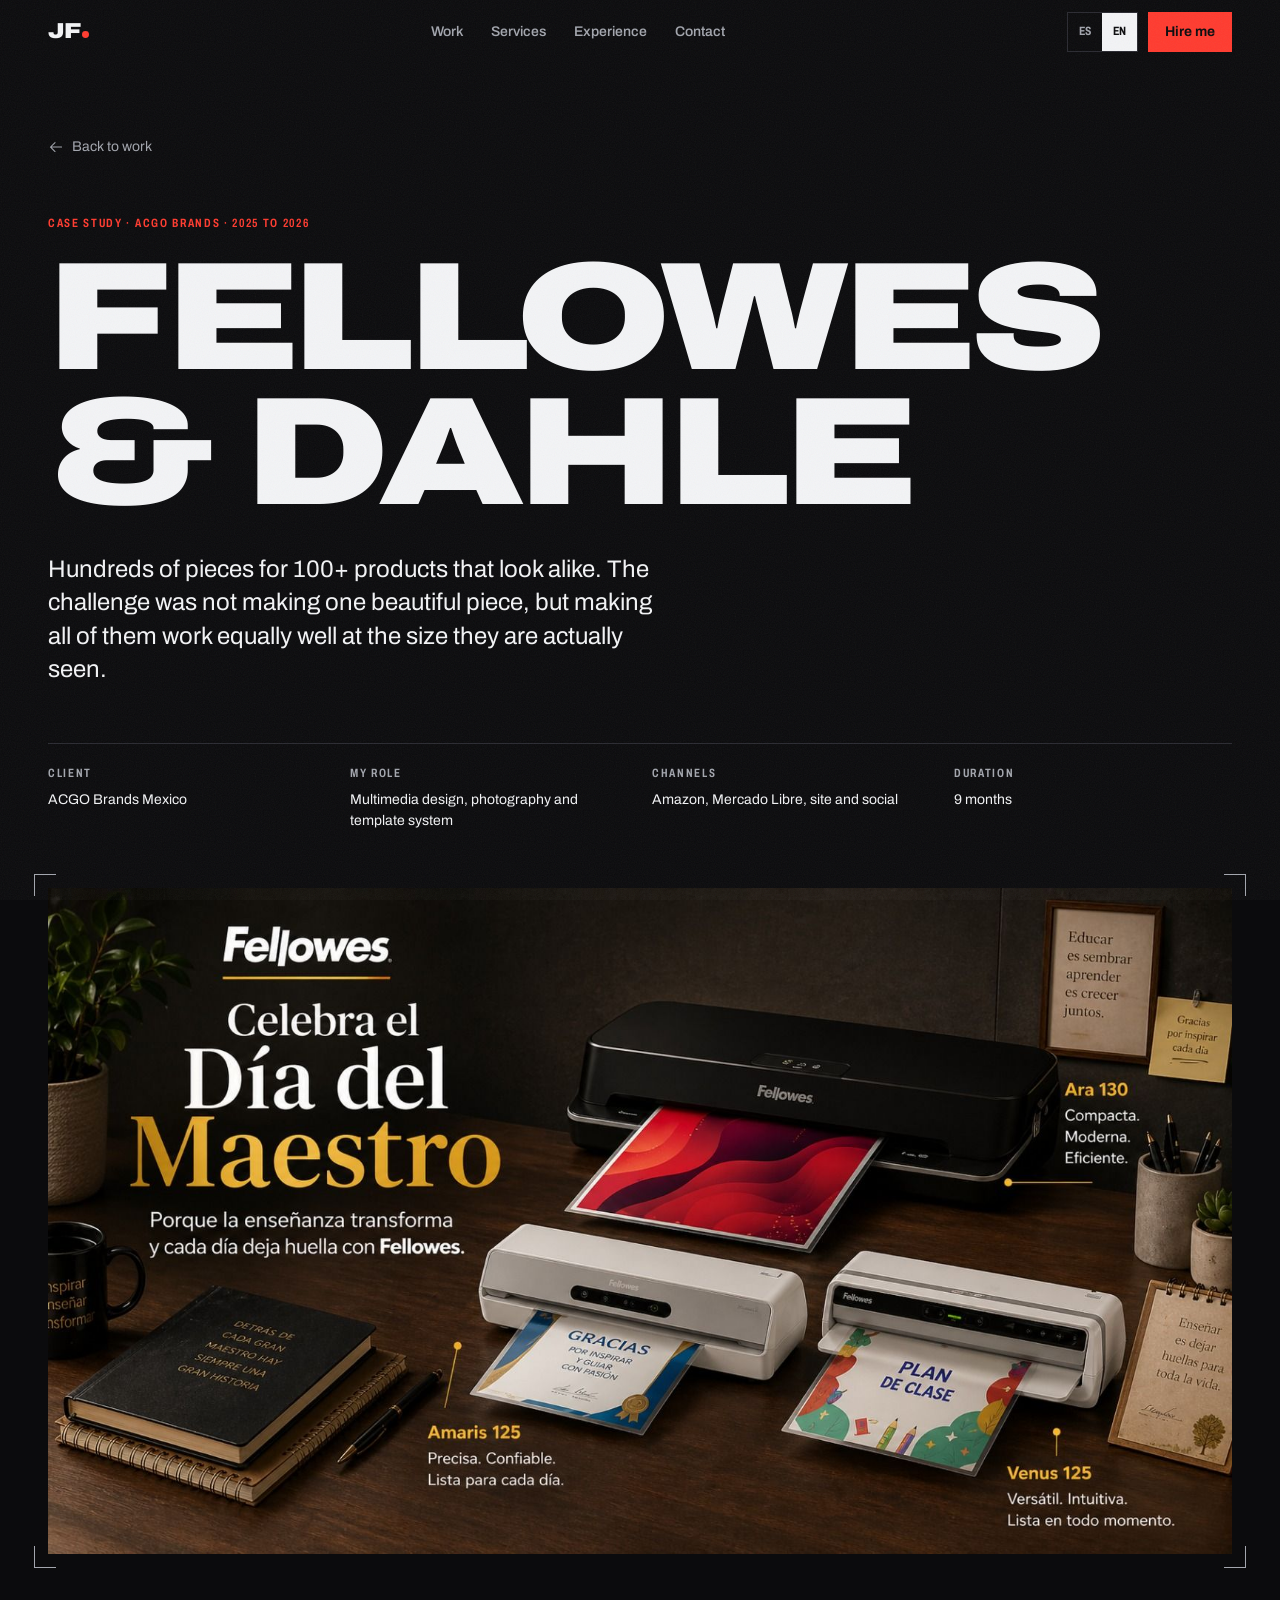
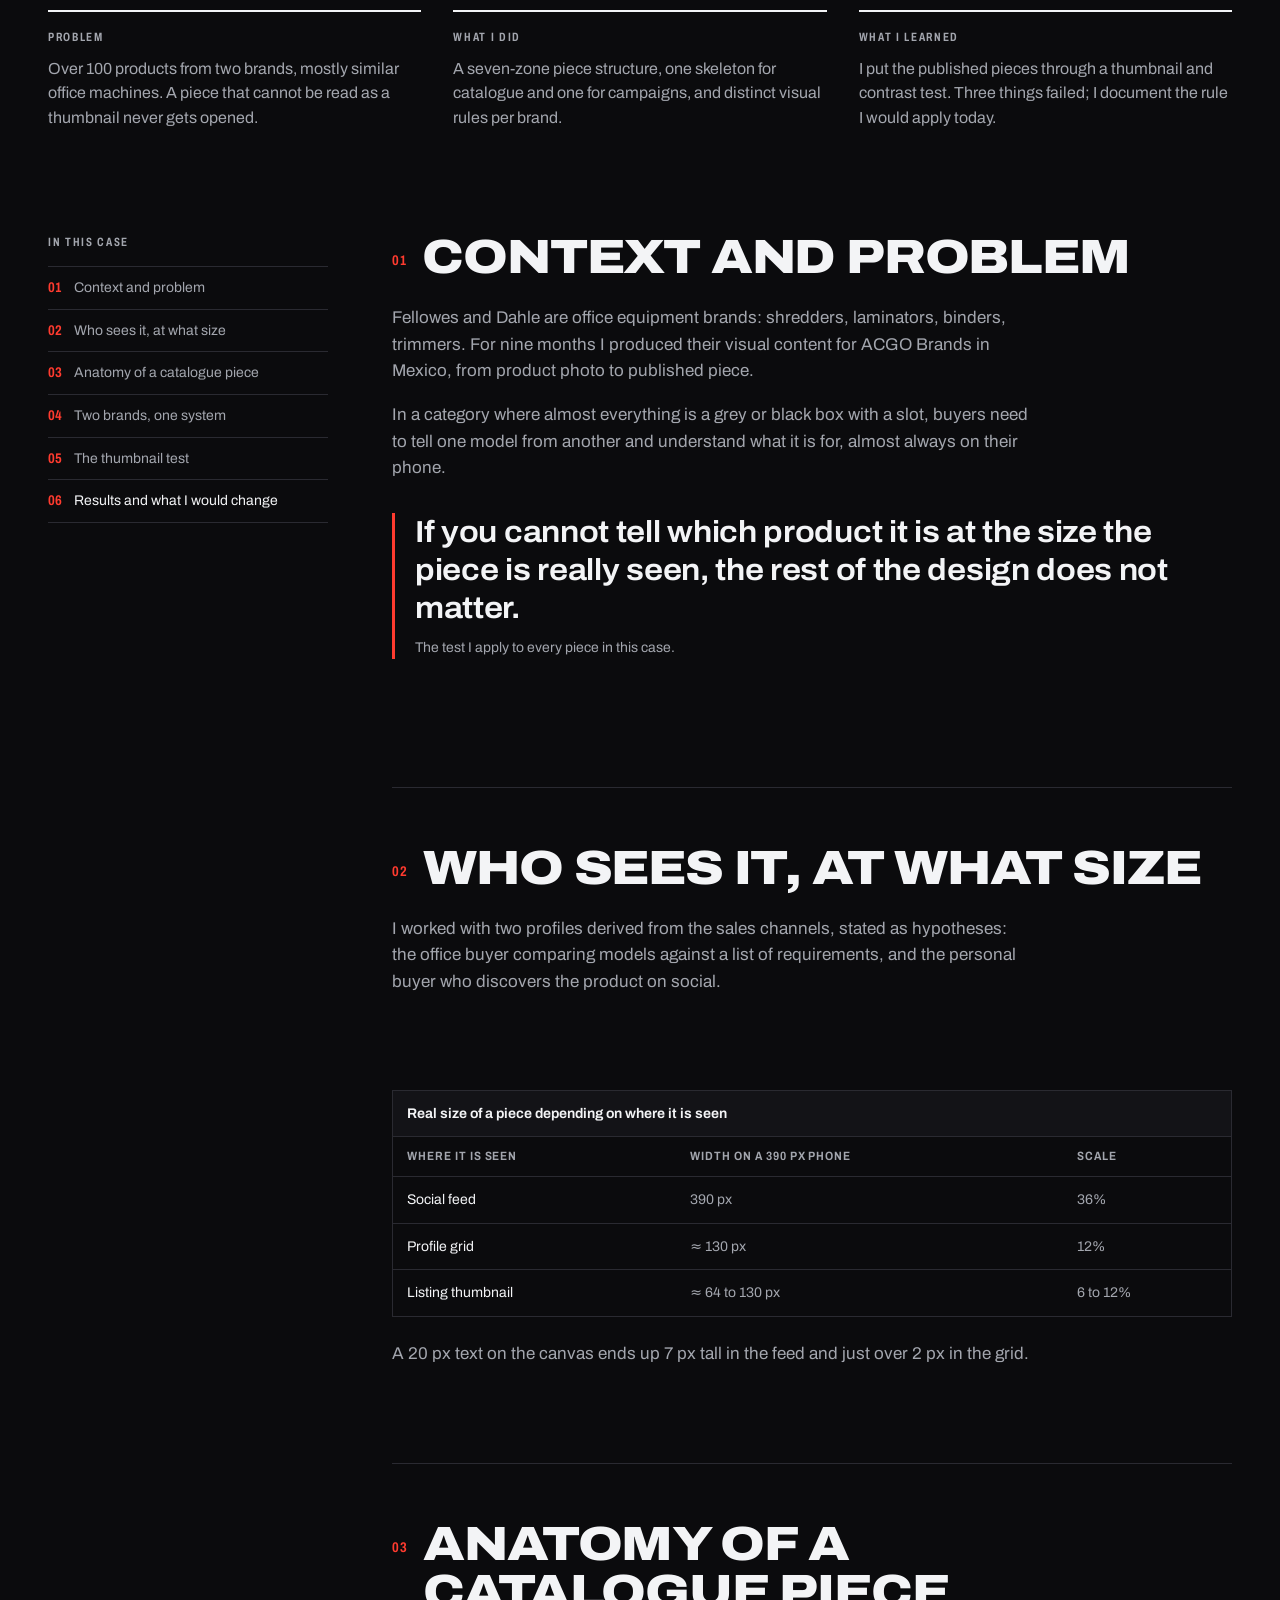
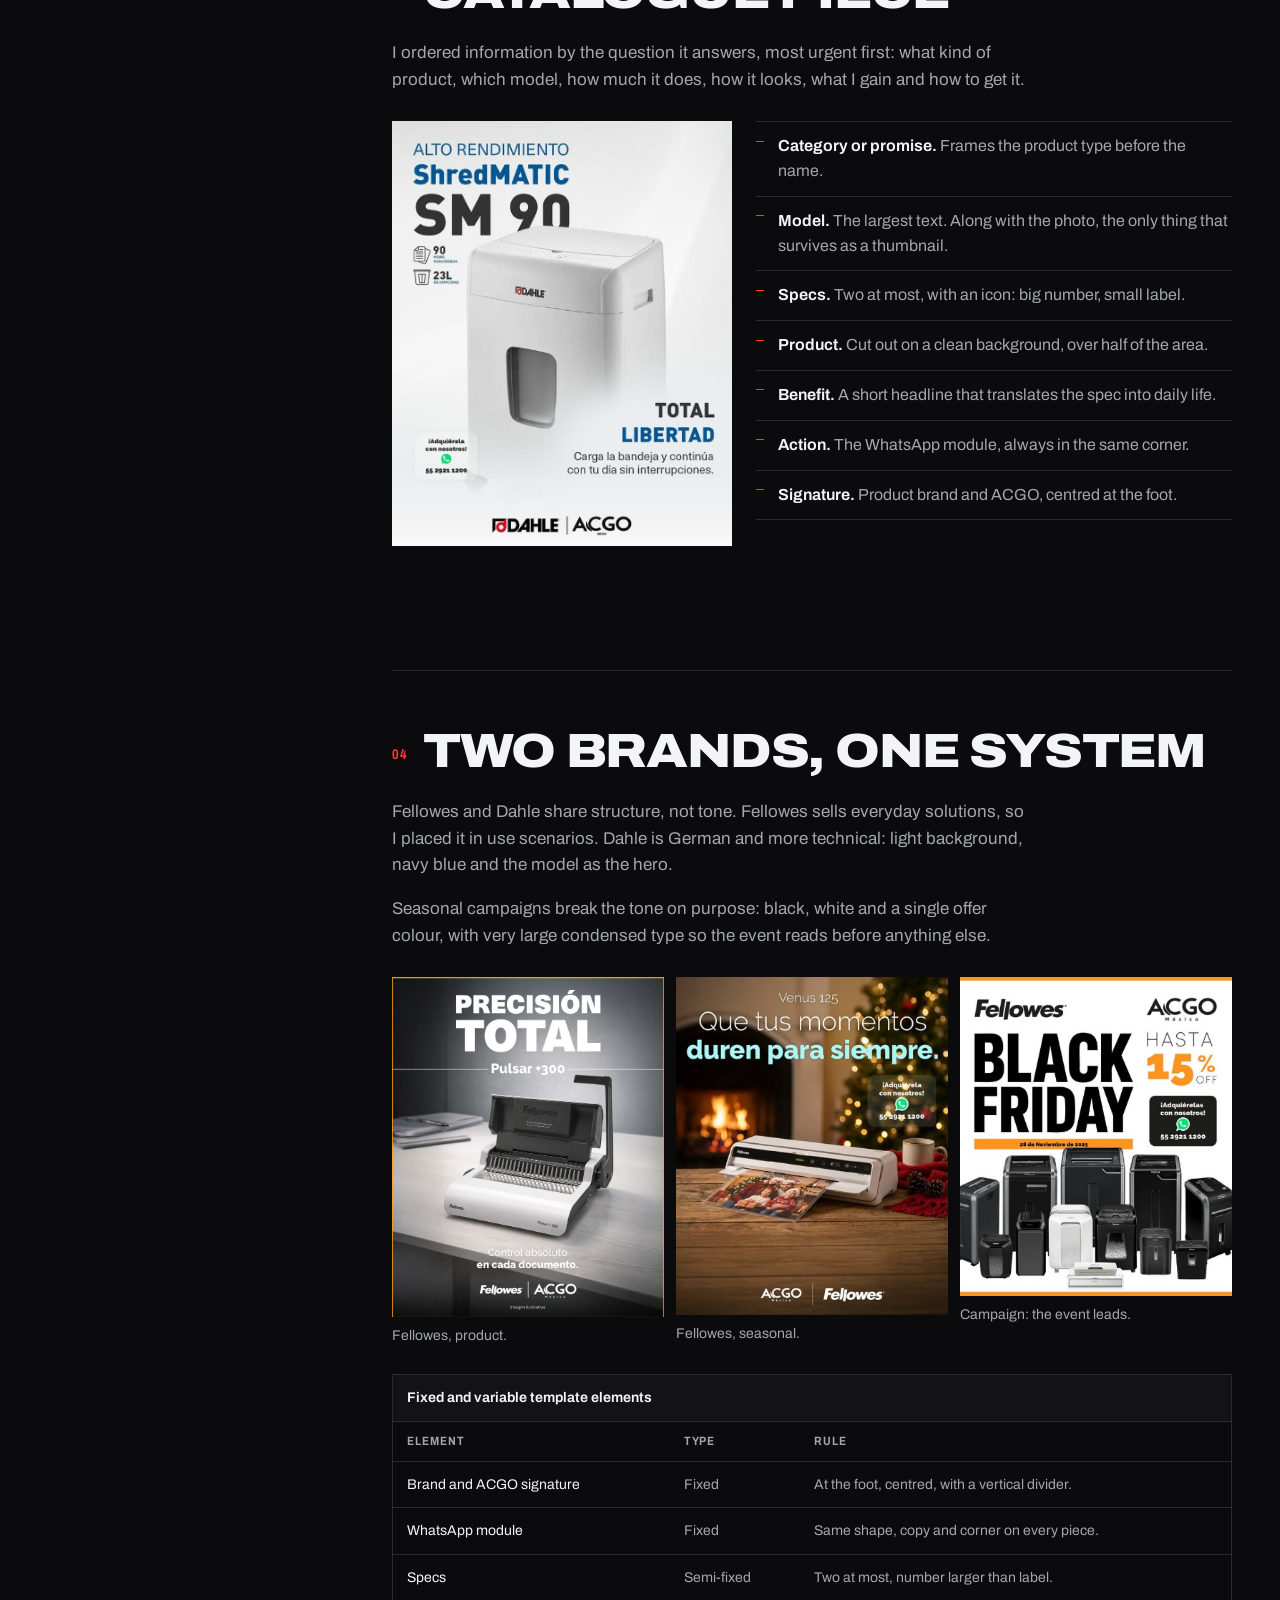
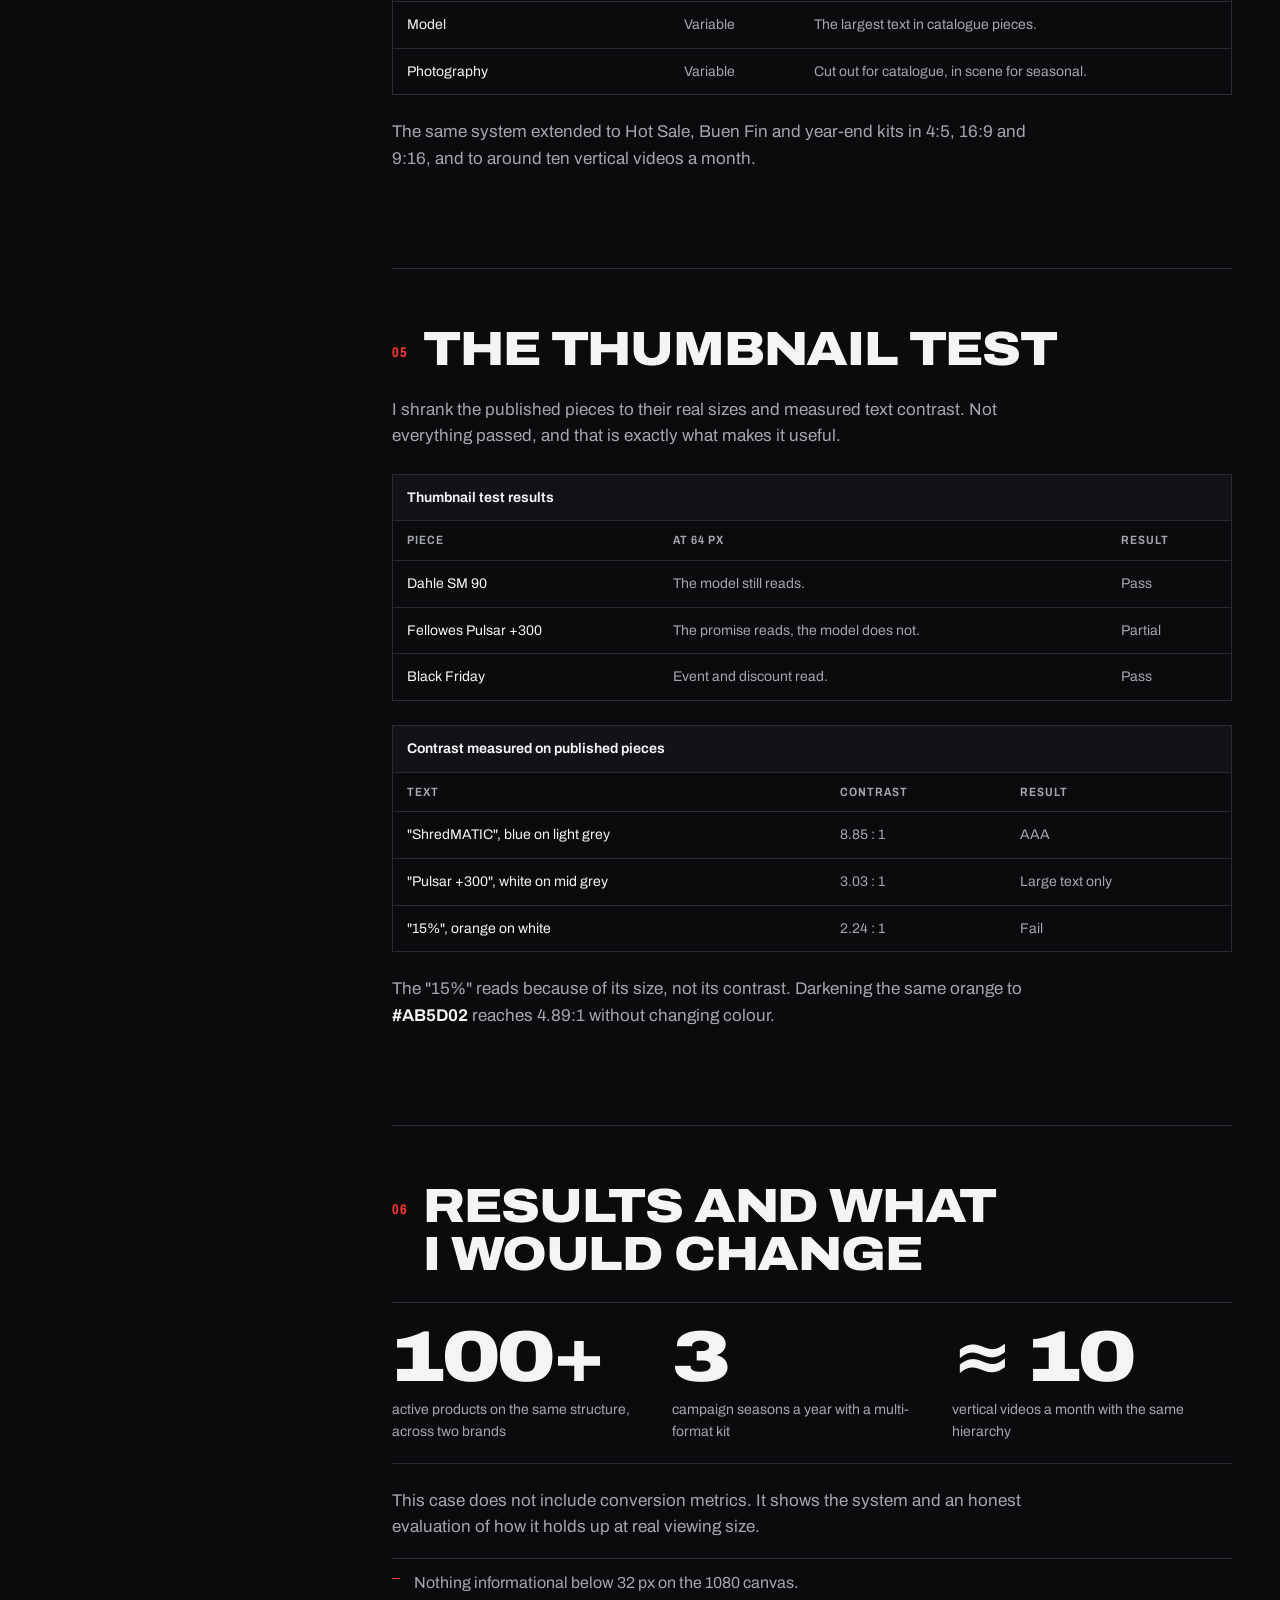
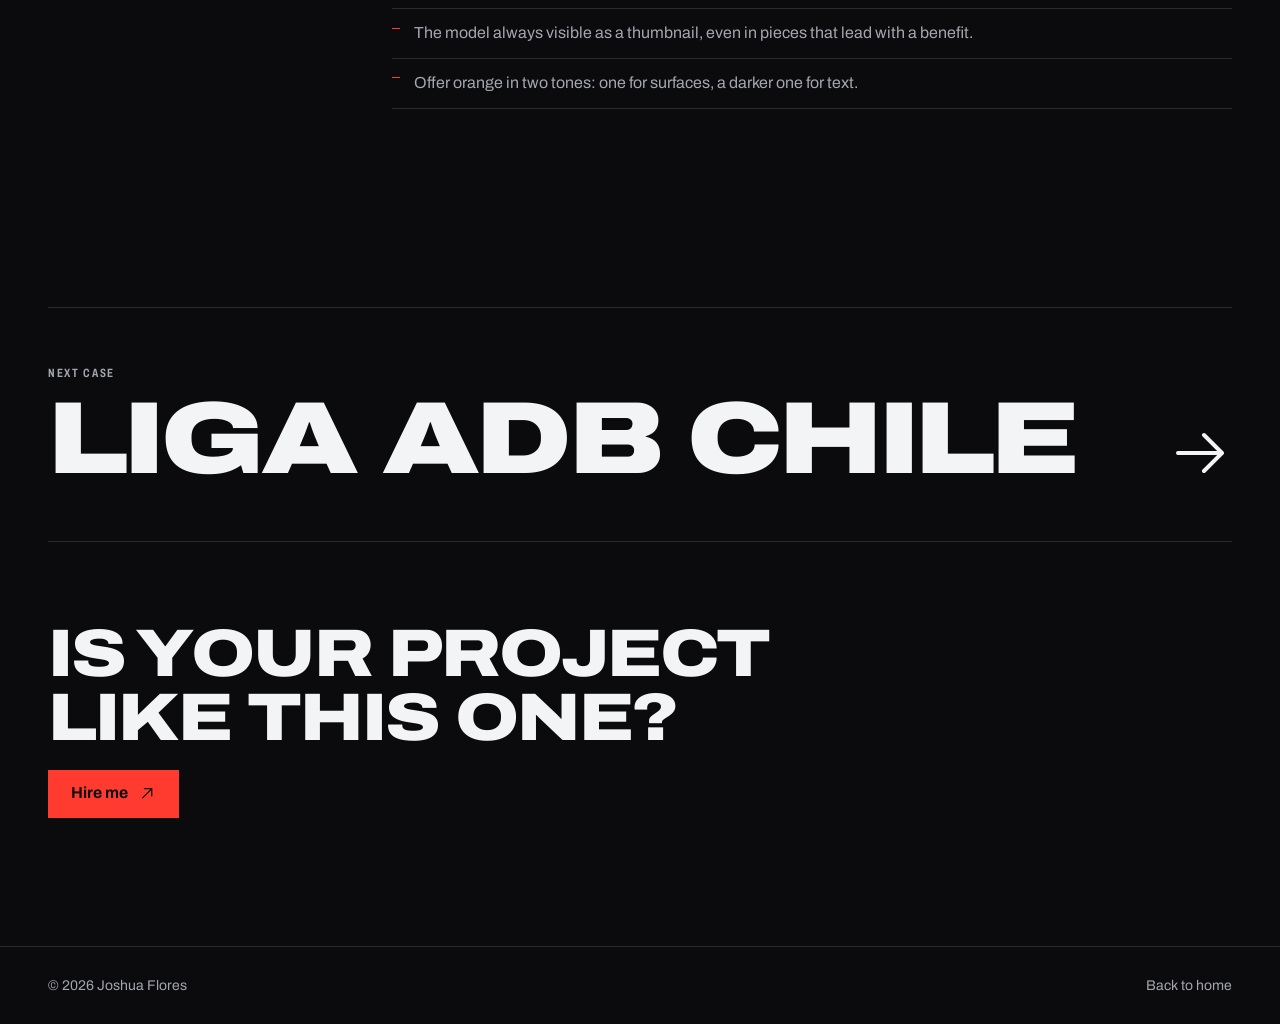
==== commit 5ca6099f: "Versión en CSS/JS para evitar archivos viejos en caché Co-Authored-By: Claude Opus 5.5 <noreply@anth" ====
--- a/casos/fellowes-dahle.html
+++ b/casos/fellowes-dahle.html
@@ -12,13 +12,13 @@
 <meta property="og:image" content="https://jfstudio-mx.github.io/portfolio/assets/img/ecom/fellowes_dia_maestro.jpg">
 <link rel="icon" href="../favicon.svg" type="image/svg+xml">
 <link rel="preload" href="../assets/fonts/archivo-var.woff2" as="font" type="font/woff2" crossorigin>
-<link rel="stylesheet" href="../css/styles.css">
+<link rel="stylesheet" href="../css/styles.css?v=20261006c">
 <script>
   (function () { var d = document.documentElement; d.classList.add('js-motion'); if (window.matchMedia('(prefers-reduced-motion: reduce)').matches) d.classList.add('rm'); })();
 </script>
 </head>
 <body class="case-page">
-<svg xmlns="http://www.w3.org/2000/svg" style="display:none"><symbol id="i-arrow-up-right" viewBox="0 0 256 256"><path d="M200,64V168a8,8,0,0,1-16,0V83.31L69.66,197.66a8,8,0,0,1-11.32-11.32L172.69,72H88a8,8,0,0,1,0-16H192A8,8,0,0,1,200,64Z"/></symbol><symbol id="i-arrow-right" viewBox="0 0 256 256"><path d="M221.66,133.66l-72,72a8,8,0,0,1-11.32-11.32L196.69,136H40a8,8,0,0,1,0-16H196.69L138.34,61.66a8,8,0,0,1,11.32-11.32l72,72A8,8,0,0,1,221.66,133.66Z"/></symbol><symbol id="i-arrow-down" viewBox="0 0 256 256"><path d="M205.66,149.66l-72,72a8,8,0,0,1-11.32,0l-72-72a8,8,0,0,1,11.32-11.32L120,196.69V40a8,8,0,0,1,16,0V196.69l58.34-58.35a8,8,0,0,1,11.32,11.32Z"/></symbol><symbol id="i-whatsapp-logo" viewBox="0 0 256 256"><path d="M187.58,144.84l-32-16a8,8,0,0,0-8,.5l-14.69,9.8a40.55,40.55,0,0,1-16-16l9.8-14.69a8,8,0,0,0,.5-8l-16-32A8,8,0,0,0,104,64a40,40,0,0,0-40,40,88.1,88.1,0,0,0,88,88,40,40,0,0,0,40-40A8,8,0,0,0,187.58,144.84ZM152,176a72.08,72.08,0,0,1-72-72A24,24,0,0,1,99.29,80.46l11.48,23L101,118a8,8,0,0,0-.73,7.51,56.47,56.47,0,0,0,30.15,30.15A8,8,0,0,0,138,155l14.61-9.74,23,11.48A24,24,0,0,1,152,176ZM128,24A104,104,0,0,0,36.18,176.88L24.83,210.93a16,16,0,0,0,20.24,20.24l34.05-11.35A104,104,0,1,0,128,24Zm0,192a87.87,87.87,0,0,1-44.06-11.81,8,8,0,0,0-6.54-.67L40,216,52.47,178.6a8,8,0,0,0-.66-6.54A88,88,0,1,1,128,216Z"/></symbol><symbol id="i-linkedin-logo" viewBox="0 0 256 256"><path d="M216,24H40A16,16,0,0,0,24,40V216a16,16,0,0,0,16,16H216a16,16,0,0,0,16-16V40A16,16,0,0,0,216,24Zm0,192H40V40H216V216ZM96,112v64a8,8,0,0,1-16,0V112a8,8,0,0,1,16,0Zm88,28v36a8,8,0,0,1-16,0V140a20,20,0,0,0-40,0v36a8,8,0,0,1-16,0V112a8,8,0,0,1,15.79-1.78A36,36,0,0,1,184,140ZM100,84A12,12,0,1,1,88,72,12,12,0,0,1,100,84Z"/></symbol><symbol id="i-envelope-simple" viewBox="0 0 256 256"><path d="M224,48H32a8,8,0,0,0-8,8V192a16,16,0,0,0,16,16H216a16,16,0,0,0,16-16V56A8,8,0,0,0,224,48ZM203.43,64,128,133.15,52.57,64ZM216,192H40V74.19l82.59,75.71a8,8,0,0,0,10.82,0L216,74.19V192Z"/></symbol><symbol id="i-download-simple" viewBox="0 0 256 256"><path d="M224,144v64a8,8,0,0,1-8,8H40a8,8,0,0,1-8-8V144a8,8,0,0,1,16,0v56H208V144a8,8,0,0,1,16,0Zm-101.66,5.66a8,8,0,0,0,11.32,0l40-40a8,8,0,0,0-11.32-11.32L136,124.69V32a8,8,0,0,0-16,0v92.69L93.66,98.34a8,8,0,0,0-11.32,11.32Z"/></symbol><symbol id="i-play" viewBox="0 0 256 256"><path d="M232.4,114.49,88.32,26.35a16,16,0,0,0-16.2-.3A15.86,15.86,0,0,0,64,39.87V216.13A15.94,15.94,0,0,0,80,232a16.07,16.07,0,0,0,8.36-2.35L232.4,141.51a15.81,15.81,0,0,0,0-27ZM80,215.94V40l143.83,88Z"/></symbol><symbol id="i-x" viewBox="0 0 256 256"><path d="M205.66,194.34a8,8,0,0,1-11.32,11.32L128,139.31,61.66,205.66a8,8,0,0,1-11.32-11.32L116.69,128,50.34,61.66A8,8,0,0,1,61.66,50.34L128,116.69l66.34-66.35a8,8,0,0,1,11.32,11.32L139.31,128Z"/></symbol><symbol id="i-caret-left" viewBox="0 0 256 256"><path d="M165.66,202.34a8,8,0,0,1-11.32,11.32l-80-80a8,8,0,0,1,0-11.32l80-80a8,8,0,0,1,11.32,11.32L91.31,128Z"/></symbol><symbol id="i-caret-right" viewBox="0 0 256 256"><path d="M181.66,133.66l-80,80a8,8,0,0,1-11.32-11.32L164.69,128,90.34,53.66a8,8,0,0,1,11.32-11.32l80,80A8,8,0,0,1,181.66,133.66Z"/></symbol><symbol id="i-copy" viewBox="0 0 256 256"><path d="M216,32H88a8,8,0,0,0-8,8V80H40a8,8,0,0,0-8,8V216a8,8,0,0,0,8,8H168a8,8,0,0,0,8-8V176h40a8,8,0,0,0,8-8V40A8,8,0,0,0,216,32ZM160,208H48V96H160Zm48-48H176V88a8,8,0,0,0-8-8H96V48H208Z"/></symbol><symbol id="i-check" viewBox="0 0 256 256"><path d="M229.66,77.66l-128,128a8,8,0,0,1-11.32,0l-56-56a8,8,0,0,1,11.32-11.32L96,188.69,218.34,66.34a8,8,0,0,1,11.32,11.32Z"/></symbol><symbol id="i-pause" viewBox="0 0 256 256"><path d="M200,32H160a16,16,0,0,0-16,16V208a16,16,0,0,0,16,16h40a16,16,0,0,0,16-16V48A16,16,0,0,0,200,32Zm0,176H160V48h40ZM96,32H56A16,16,0,0,0,40,48V208a16,16,0,0,0,16,16H96a16,16,0,0,0,16-16V48A16,16,0,0,0,96,32Zm0,176H56V48H96Z"/></symbol><symbol id="l-sparkle" viewBox="0 0 256 256"><path d="M196.89,130.94,144.4,111.6,125.06,59.11a13.92,13.92,0,0,0-26.12,0L79.6,111.6,27.11,130.94a13.92,13.92,0,0,0,0,26.12L79.6,176.4l19.34,52.49a13.92,13.92,0,0,0,26.12,0L144.4,176.4l52.49-19.34a13.92,13.92,0,0,0,0-26.12Zm-4.15,14.86-55.08,20.3a6,6,0,0,0-3.56,3.56l-20.3,55.08a1.92,1.92,0,0,1-3.6,0L89.9,169.66a6,6,0,0,0-3.56-3.56L31.26,145.8a1.92,1.92,0,0,1,0-3.6l55.08-20.3a6,6,0,0,0,3.56-3.56l20.3-55.08a1.92,1.92,0,0,1,3.6,0l20.3,55.08a6,6,0,0,0,3.56,3.56l55.08,20.3a1.92,1.92,0,0,1,0,3.6ZM146,40a6,6,0,0,1,6-6h18V16a6,6,0,0,1,12,0V34h18a6,6,0,0,1,0,12H182V64a6,6,0,0,1-12,0V46H152A6,6,0,0,1,146,40ZM246,88a6,6,0,0,1-6,6H230v10a6,6,0,0,1-12,0V94H208a6,6,0,0,1,0-12h10V72a6,6,0,0,1,12,0V82h10A6,6,0,0,1,246,88Z"/></symbol><symbol id="l-image" viewBox="0 0 256 256"><path d="M216,42H40A14,14,0,0,0,26,56V200a14,14,0,0,0,14,14H216a14,14,0,0,0,14-14V56A14,14,0,0,0,216,42ZM40,54H216a2,2,0,0,1,2,2V163.57L188.53,134.1a14,14,0,0,0-19.8,0l-21.42,21.42L101.9,110.1a14,14,0,0,0-19.8,0L38,154.2V56A2,2,0,0,1,40,54ZM38,200V171.17l52.58-52.58a2,2,0,0,1,2.84,0L176.83,202H40A2,2,0,0,1,38,200Zm178,2H193.8l-38-38,21.41-21.42a2,2,0,0,1,2.83,0l38,38V200A2,2,0,0,1,216,202ZM146,100a10,10,0,1,1,10,10A10,10,0,0,1,146,100Z"/></symbol><symbol id="l-hand-pointing" viewBox="0 0 256 256"><path d="M196,90a25.87,25.87,0,0,0-14.59,4.49A26,26,0,0,0,142,78.1V44a26,26,0,0,0-52,0v87l-7.53-12.1a26,26,0,0,0-45,26.07l4.67,8.25c34,60,48.07,84.77,93.86,84.77a86.1,86.1,0,0,0,86-86V116A26,26,0,0,0,196,90Zm14,62a74.09,74.09,0,0,1-74,74c-38.8,0-50-19.83-83.42-78.69L47.89,139l0,0A14,14,0,0,1,53,119.88,13.87,13.87,0,0,1,60,118a14,14,0,0,1,12.15,7l.1.17,18.68,30A6,6,0,0,0,102,152V44a14,14,0,0,1,28,0v68a6,6,0,0,0,12,0V100a14,14,0,0,1,28,0v20a6,6,0,0,0,12,0v-4a14,14,0,0,1,28,0Z"/></symbol><symbol id="l-shield-check" viewBox="0 0 256 256"><path d="M208,42H48A14,14,0,0,0,34,56v56c0,51.94,25.12,83.4,46.2,100.64,22.73,18.6,45.27,24.89,46.22,25.15a6,6,0,0,0,3.16,0c.95-.26,23.49-6.55,46.22-25.15C196.88,195.4,222,163.94,222,112V56A14,14,0,0,0,208,42Zm2,70c0,37.76-13.94,68.39-41.44,91.06A131.17,131.17,0,0,1,128,225.72a130.94,130.94,0,0,1-40.56-22.66C59.94,180.39,46,149.76,46,112V56a2,2,0,0,1,2-2H208a2,2,0,0,1,2,2ZM172.24,99.76a6,6,0,0,1,0,8.48l-56,56a6,6,0,0,1-8.48,0l-24-24a6,6,0,0,1,8.48-8.48L112,151.51l51.76-51.75A6,6,0,0,1,172.24,99.76Z"/></symbol><symbol id="l-ruler" viewBox="0 0 256 256"><path d="M233.91,74.79,181.22,22.1a14,14,0,0,0-19.8,0L22.09,161.41a14,14,0,0,0,0,19.8L74.78,233.9a14,14,0,0,0,19.8,0L233.91,94.59A14,14,0,0,0,233.91,74.79ZM225.42,86.1,86.1,225.41h0a2,2,0,0,1-2.83,0L30.58,172.73a2,2,0,0,1,0-2.83L64,136.48l27.76,27.76a6,6,0,1,0,8.48-8.48L72.48,128,96,104.48l27.76,27.76a6,6,0,0,0,8.48-8.48L104.48,96,128,72.49l27.76,27.75a6,6,0,0,0,8.48-8.48L136.49,64,169.9,30.59a2,2,0,0,1,2.83,0l52.69,52.68A2,2,0,0,1,225.42,86.1Z"/></symbol><symbol id="l-storefront" viewBox="0 0 256 256"><path d="M26.22,94.41A6,6,0,0,0,26,96v16A38,38,0,0,0,42,143V216a6,6,0,0,0,6,6H208a6,6,0,0,0,6-6V143A38,38,0,0,0,230,112V96a5.91,5.91,0,0,0-.23-1.64L215.43,44.15A14.07,14.07,0,0,0,202,34H54A14.07,14.07,0,0,0,40.57,44.15Zm25.89-47A2,2,0,0,1,54,46H202a2,2,0,0,1,1.92,1.45L216.05,90H40ZM102,102h52v10a26,26,0,0,1-52,0Zm-64,0H90v10a26,26,0,0,1-38.18,23,6,6,0,0,0-1.65-1A26,26,0,0,1,38,112ZM202,210H54V148.66a38,38,0,0,0,42-16.21,37.95,37.95,0,0,0,64,0,38,38,0,0,0,42,16.21Zm3.83-76a6,6,0,0,0-1.65,1A26,26,0,0,1,166,112V102h52v10A26,26,0,0,1,205.83,134Z"/></symbol><symbol id="l-device-mobile" viewBox="0 0 256 256"><path d="M176,18H80A22,22,0,0,0,58,40V216a22,22,0,0,0,22,22h96a22,22,0,0,0,22-22V40A22,22,0,0,0,176,18ZM70,62H186V194H70ZM80,30h96a10,10,0,0,1,10,10V50H70V40A10,10,0,0,1,80,30Zm96,196H80a10,10,0,0,1-10-10V206H186v10A10,10,0,0,1,176,226Z"/></symbol><symbol id="l-envelope-simple" viewBox="0 0 256 256"><path d="M224,50H32a6,6,0,0,0-6,6V192a14,14,0,0,0,14,14H216a14,14,0,0,0,14-14V56A6,6,0,0,0,224,50ZM208.58,62,128,135.86,47.42,62ZM216,194H40a2,2,0,0,1-2-2V69.64l86,78.78a6,6,0,0,0,8.1,0L218,69.64V192A2,2,0,0,1,216,194Z"/></symbol><symbol id="l-megaphone" viewBox="0 0 256 256"><path d="M246,120a46.05,46.05,0,0,0-46-46H160.15c-2.58-.15-54.1-3.57-103.15-44.71A14,14,0,0,0,34,40V200a13.85,13.85,0,0,0,8.07,12.68A14.16,14.16,0,0,0,48,214a13.9,13.9,0,0,0,9-3.3c40-33.52,81.57-42,97-44.07v34a14,14,0,0,0,6.23,11.65l11,7.33a14,14,0,0,0,21.32-8.17l12.13-45.71A46.07,46.07,0,0,0,246,120ZM49.29,201.52A2,2,0,0,1,46,200V40a1.9,1.9,0,0,1,1.15-1.8A2.08,2.08,0,0,1,48,38a1.91,1.91,0,0,1,1.26.48c44,36.92,89,45.19,104.71,47v69C138.29,156.33,93.3,164.61,49.29,201.52Zm131.64,7a2,2,0,0,1-3.05,1.18l-11-7.33a2,2,0,0,1-.89-1.67V166h26.2ZM200,154H166V86h34a34,34,0,1,1,0,68Z"/></symbol><symbol id="l-printer" viewBox="0 0 256 256"><path d="M214.67,74H198V40a6,6,0,0,0-6-6H64a6,6,0,0,0-6,6V74H41.33C28.47,74,18,83.87,18,96v80a6,6,0,0,0,6,6H58v34a6,6,0,0,0,6,6H192a6,6,0,0,0,6-6V182h34a6,6,0,0,0,6-6V96C238,83.87,227.53,74,214.67,74ZM70,46H186V74H70ZM186,210H70V158H186Zm40-40H198V152a6,6,0,0,0-6-6H64a6,6,0,0,0-6,6v18H30V96c0-5.51,5.08-10,11.33-10H214.67C220.92,86,226,90.49,226,96Zm-28-54a10,10,0,1,1-10-10A10,10,0,0,1,198,116Z"/></symbol><symbol id="l-play" viewBox="0 0 256 256"><path d="M231.36,116.19,87.28,28.06a14,14,0,0,0-14.18-.27A13.69,13.69,0,0,0,66,39.87V216.13a13.69,13.69,0,0,0,7.1,12.08,14,14,0,0,0,14.18-.27l144.08-88.13a13.82,13.82,0,0,0,0-23.62Zm-6.26,13.38L81,217.7a2,2,0,0,1-2.06,0,1.78,1.78,0,0,1-1-1.61V39.87a1.78,1.78,0,0,1,1-1.61A2.06,2.06,0,0,1,80,38a2,2,0,0,1,1,.31L225.1,126.43a1.82,1.82,0,0,1,0,3.14Z"/></symbol><symbol id="l-cursor-click" viewBox="0 0 256 256"><path d="M90,24V16a6,6,0,0,1,12,0v8a6,6,0,0,1-12,0ZM16,102h8a6,6,0,0,0,0-12H16a6,6,0,0,0,0,12ZM125.32,37.37a6,6,0,0,0,8.05-2.69l8-16a6,6,0,0,0-10.74-5.37l-8,16A6,6,0,0,0,125.32,37.37Zm-96,85.26-16,8a6,6,0,0,0,5.36,10.74l16-8a6,6,0,1,0-5.36-10.74ZM217.9,185.41a14,14,0,0,1,0,19.8L205.21,217.9a14,14,0,0,1-19.8,0L134.1,166.59a2,2,0,0,0-3.21.54l-17.75,46.24a2.44,2.44,0,0,0-.1.24A13.85,13.85,0,0,1,100.26,222c-.23,0-.45,0-.68,0A13.85,13.85,0,0,1,87,212.38L34.7,52.3A14,14,0,0,1,52.3,34.7L212.38,87A14,14,0,0,1,213.61,113l-.24.09-46.25,17.76a2,2,0,0,0-.53,3.21Zm-8.49,8.49L158.1,142.59h0a14,14,0,0,1,4.32-22.74l.24-.1L208.91,102a2,2,0,0,0-.26-3.61L48.58,46.11a2.33,2.33,0,0,0-.65-.11,2,2,0,0,0-1.82,2.58L98.38,208.65a1.84,1.84,0,0,0,1.77,1.35,1.81,1.81,0,0,0,1.84-1.09l17.76-46.25.1-.24a14,14,0,0,1,22.74-4.32l51.31,51.31a2,2,0,0,0,2.83,0l12.68-12.68A2,2,0,0,0,209.41,193.9Z"/></symbol><symbol id="l-tag" viewBox="0 0 256 256"><path d="M241.91,137.42,142.59,38.1a13.94,13.94,0,0,0-9.9-4.1H40a6,6,0,0,0-6,6v92.69a13.94,13.94,0,0,0,4.1,9.9l99.32,99.32a14,14,0,0,0,19.8,0l84.69-84.69A14,14,0,0,0,241.91,137.42Zm-8.49,11.31-84.69,84.69a2,2,0,0,1-2.83,0L46.59,134.1a2,2,0,0,1-.59-1.41V46h86.69a2,2,0,0,1,1.41.59l99.32,99.31A2,2,0,0,1,233.42,148.73ZM94,84A10,10,0,1,1,84,74,10,10,0,0,1,94,84Z"/></symbol><symbol id="l-microsoft-excel-logo" viewBox="0 0 256 256"><path d="M200,26H72A14,14,0,0,0,58,40V66H40A14,14,0,0,0,26,80v96a14,14,0,0,0,14,14H58v26a14,14,0,0,0,14,14H200a14,14,0,0,0,14-14V40A14,14,0,0,0,200,26Zm-42,76h44v52H158Zm44-62V90H158V80a14,14,0,0,0-14-14h-2V38h58A2,2,0,0,1,202,40ZM70,40a2,2,0,0,1,2-2h58V66H70ZM38,176V80a2,2,0,0,1,2-2H144a2,2,0,0,1,2,2v96a2,2,0,0,1-2,2H40A2,2,0,0,1,38,176Zm32,40V190h60v28H72A2,2,0,0,1,70,216Zm130,2H142V190h2a14,14,0,0,0,14-14V166h44v50A2,2,0,0,1,200,218ZM67.39,148.16,84.19,128l-16.8-20.16a6,6,0,1,1,9.22-7.68L92,118.63l15.39-18.47a6,6,0,0,1,9.22,7.68L99.81,128l16.8,20.16a6,6,0,1,1-9.22,7.68L92,137.37,76.61,155.84a6,6,0,0,1-9.22-7.68Z"/></symbol><symbol id="l-copy" viewBox="0 0 256 256"><path d="M216,34H88a6,6,0,0,0-6,6V82H40a6,6,0,0,0-6,6V216a6,6,0,0,0,6,6H168a6,6,0,0,0,6-6V174h42a6,6,0,0,0,6-6V40A6,6,0,0,0,216,34ZM162,210H46V94H162Zm48-48H174V88a6,6,0,0,0-6-6H94V46H210Z"/></symbol><symbol id="l-clipboard-text" viewBox="0 0 256 256"><path d="M166,152a6,6,0,0,1-6,6H96a6,6,0,0,1,0-12h64A6,6,0,0,1,166,152Zm-6-38H96a6,6,0,0,0,0,12h64a6,6,0,0,0,0-12Zm54-66V216a14,14,0,0,1-14,14H56a14,14,0,0,1-14-14V48A14,14,0,0,1,56,34H93.17a45.91,45.91,0,0,1,69.66,0H200A14,14,0,0,1,214,48ZM94,64v2h68V64a34,34,0,0,0-68,0ZM202,48a2,2,0,0,0-2-2H170.33A45.77,45.77,0,0,1,174,64v8a6,6,0,0,1-6,6H88a6,6,0,0,1-6-6V64a45.77,45.77,0,0,1,3.67-18H56a2,2,0,0,0-2,2V216a2,2,0,0,0,2,2H200a2,2,0,0,0,2-2Z"/></symbol><symbol id="l-pen-nib" viewBox="0 0 256 256"><path d="M246,92.68a13.94,13.94,0,0,0-4.1-9.9L173.21,14.1a14,14,0,0,0-19.8,0L124.68,42.83,66.22,64.76a14,14,0,0,0-8.9,10.8L34.08,215A6,6,0,0,0,40,222a6.61,6.61,0,0,0,1-.08l139.44-23.24a14,14,0,0,0,10.81-8.9l21.92-58.46,28.74-28.74A13.92,13.92,0,0,0,246,92.68Zm-66,92.89a2,2,0,0,1-1.54,1.27L57.49,207l52.87-52.88a26,26,0,1,0-8.48-8.48L49,198.53l20.17-121A2,2,0,0,1,70.43,76l56.06-21L201,129.51ZM110,132a14,14,0,1,1,14,14A14,14,0,0,1,110,132ZM233.41,94.1,208,119.51,136.48,48,161.9,22.58a2,2,0,0,1,2.83,0l68.68,68.69a2,2,0,0,1,0,2.83Z"/></symbol><symbol id="l-eye" viewBox="0 0 256 256"><path d="M245.48,125.57c-.34-.78-8.66-19.23-27.24-37.81C201,70.54,171.38,50,128,50S55,70.54,37.76,87.76c-18.58,18.58-26.9,37-27.24,37.81a6,6,0,0,0,0,4.88c.34.77,8.66,19.22,27.24,37.8C55,185.47,84.62,206,128,206s73-20.53,90.24-37.75c18.58-18.58,26.9-37,27.24-37.8A6,6,0,0,0,245.48,125.57ZM128,194c-31.38,0-58.78-11.42-81.45-33.93A134.77,134.77,0,0,1,22.69,128,134.56,134.56,0,0,1,46.55,95.94C69.22,73.42,96.62,62,128,62s58.78,11.42,81.45,33.94A134.56,134.56,0,0,1,233.31,128C226.94,140.21,195,194,128,194Zm0-112a46,46,0,1,0,46,46A46.06,46.06,0,0,0,128,82Zm0,80a34,34,0,1,1,34-34A34,34,0,0,1,128,162Z"/></symbol><symbol id="l-image-square" viewBox="0 0 256 256"><path d="M208,34H48A14,14,0,0,0,34,48V208a14,14,0,0,0,14,14H208a14,14,0,0,0,14-14V48A14,14,0,0,0,208,34ZM46,208V48a2,2,0,0,1,2-2H208a2,2,0,0,1,2,2v82.2l-28.1-28.1a14,14,0,0,0-19.8,0L54.2,210H48A2,2,0,0,1,46,208Zm162,2H71.17l99.41-99.41a2,2,0,0,1,2.83,0L210,147.17V208A2,2,0,0,1,208,210ZM96,118A22,22,0,1,0,74,96,22,22,0,0,0,96,118Zm0-32A10,10,0,1,1,86,96,10,10,0,0,1,96,86Z"/></symbol><symbol id="l-code" viewBox="0 0 256 256"><path d="M67.84,92.61,25.37,128l42.47,35.39a6,6,0,1,1-7.68,9.22l-48-40a6,6,0,0,1,0-9.22l48-40a6,6,0,0,1,7.68,9.22Zm176,30.78-48-40a6,6,0,1,0-7.68,9.22L230.63,128l-42.47,35.39a6,6,0,1,0,7.68,9.22l48-40a6,6,0,0,0,0-9.22Zm-81.79-89A6,6,0,0,0,154.36,38l-64,176A6,6,0,0,0,94,221.64a6.15,6.15,0,0,0,2,.36,6,6,0,0,0,5.64-3.95l64-176A6,6,0,0,0,162.05,34.36Z"/></symbol><symbol id="l-user" viewBox="0 0 256 256"><path d="M229.19,213c-15.81-27.32-40.63-46.49-69.47-54.62a70,70,0,1,0-63.44,0C67.44,166.5,42.62,185.67,26.81,213a6,6,0,1,0,10.38,6C56.4,185.81,90.34,166,128,166s71.6,19.81,90.81,53a6,6,0,1,0,10.38-6ZM70,96a58,58,0,1,1,58,58A58.07,58.07,0,0,1,70,96Z"/></symbol><symbol id="l-check-circle" viewBox="0 0 256 256"><path d="M172.24,99.76a6,6,0,0,1,0,8.48l-56,56a6,6,0,0,1-8.48,0l-24-24a6,6,0,0,1,8.48-8.48L112,151.51l51.76-51.75A6,6,0,0,1,172.24,99.76ZM230,128A102,102,0,1,1,128,26,102.12,102.12,0,0,1,230,128Zm-12,0a90,90,0,1,0-90,90A90.1,90.1,0,0,0,218,128Z"/></symbol><symbol id="l-warning-circle" viewBox="0 0 256 256"><path d="M128,26A102,102,0,1,0,230,128,102.12,102.12,0,0,0,128,26Zm0,192a90,90,0,1,1,90-90A90.1,90.1,0,0,1,128,218Zm-6-82V80a6,6,0,0,1,12,0v56a6,6,0,0,1-12,0Zm16,36a10,10,0,1,1-10-10A10,10,0,0,1,138,172Z"/></symbol><symbol id="l-stack" viewBox="0 0 256 256"><path d="M229.18,173a6,6,0,0,1-2.16,8.2l-96,56a6,6,0,0,1-6,0l-96-56a6,6,0,0,1,6-10.36l93,54.23,93-54.23A6,6,0,0,1,229.18,173ZM221,122.82l-93,54.23L35,122.82a6,6,0,0,0-6,10.36l96,56a6,6,0,0,0,6,0l96-56a6,6,0,0,0-6-10.36ZM26,80a6,6,0,0,1,3-5.18l96-56a6,6,0,0,1,6,0l96,56a6,6,0,0,1,0,10.36l-96,56a6,6,0,0,1-6,0l-96-56A6,6,0,0,1,26,80Zm17.91,0L128,129.05,212.09,80,128,31Z"/></symbol><symbol id="l-calendar-blank" viewBox="0 0 256 256"><path d="M208,34H182V24a6,6,0,0,0-12,0V34H86V24a6,6,0,0,0-12,0V34H48A14,14,0,0,0,34,48V208a14,14,0,0,0,14,14H208a14,14,0,0,0,14-14V48A14,14,0,0,0,208,34ZM48,46H74V56a6,6,0,0,0,12,0V46h84V56a6,6,0,0,0,12,0V46h26a2,2,0,0,1,2,2V82H46V48A2,2,0,0,1,48,46ZM208,210H48a2,2,0,0,1-2-2V94H210V208A2,2,0,0,1,208,210Z"/></symbol><symbol id="l-soccer-ball" viewBox="0 0 256 256"><path d="M128,26A102,102,0,1,0,230,128,102.12,102.12,0,0,0,128,26Zm77.67,147.42H169.89L159.41,159l13.29-38.72,17-5.51,27.94,21.43A89.38,89.38,0,0,1,205.67,173.42Zm-119.56,0H50.33A89.38,89.38,0,0,1,38.38,136.2l27.94-21.43,17,5.51L96.59,159ZM51,81.42l7.24,24.41-20,15.34A89.47,89.47,0,0,1,51,81.42ZM107.56,154,95.15,117.86,128,95.28l32.85,22.58L148.44,154Zm90.19-48.17L205,81.42a89.47,89.47,0,0,1,12.75,39.75Zm-1.66-36.62L186,103.35l-17,5.53-35-24V67.16l30.9-21.24A90.3,90.3,0,0,1,196.09,69.21ZM150.92,41,128,56.72,105.08,41a90.22,90.22,0,0,1,45.84,0ZM91.11,45.91,122,67.16V84.84l-35,24-17-5.53L59.91,69.21A90.4,90.4,0,0,1,91.11,45.91ZM58.75,185.42H84.93l9.19,26A90.37,90.37,0,0,1,58.75,185.42Zm49.68,30.43L95.88,180.39,106.34,166h43.32l10.46,14.39-12.55,35.46a90.14,90.14,0,0,1-39.14,0Zm53.45-4.48,9.19-26h26.18A90.37,90.37,0,0,1,161.88,211.37Z"/></symbol><symbol id="i-instagram-logo" viewBox="0 0 256 256"><path d="M128,80a48,48,0,1,0,48,48A48.05,48.05,0,0,0,128,80Zm0,80a32,32,0,1,1,32-32A32,32,0,0,1,128,160ZM176,24H80A56.06,56.06,0,0,0,24,80v96a56.06,56.06,0,0,0,56,56h96a56.06,56.06,0,0,0,56-56V80A56.06,56.06,0,0,0,176,24Zm40,152a40,40,0,0,1-40,40H80a40,40,0,0,1-40-40V80A40,40,0,0,1,80,40h96a40,40,0,0,1,40,40ZM192,76a12,12,0,1,1-12-12A12,12,0,0,1,192,76Z"/></symbol><symbol id="i-list" viewBox="0 0 256 256"><path d="M224,128a8,8,0,0,1-8,8H40a8,8,0,0,1,0-16H216A8,8,0,0,1,224,128ZM40,72H216a8,8,0,0,0,0-16H40a8,8,0,0,0,0,16ZM216,184H40a8,8,0,0,0,0,16H216a8,8,0,0,0,0-16Z"/></symbol></svg>
+<svg xmlns="http://www.w3.org/2000/svg" style="display:none"><symbol id="i-arrow-up-right" viewBox="0 0 256 256"><path d="M200,64V168a8,8,0,0,1-16,0V83.31L69.66,197.66a8,8,0,0,1-11.32-11.32L172.69,72H88a8,8,0,0,1,0-16H192A8,8,0,0,1,200,64Z"/></symbol><symbol id="i-arrow-right" viewBox="0 0 256 256"><path d="M221.66,133.66l-72,72a8,8,0,0,1-11.32-11.32L196.69,136H40a8,8,0,0,1,0-16H196.69L138.34,61.66a8,8,0,0,1,11.32-11.32l72,72A8,8,0,0,1,221.66,133.66Z"/></symbol><symbol id="i-arrow-down" viewBox="0 0 256 256"><path d="M205.66,149.66l-72,72a8,8,0,0,1-11.32,0l-72-72a8,8,0,0,1,11.32-11.32L120,196.69V40a8,8,0,0,1,16,0V196.69l58.34-58.35a8,8,0,0,1,11.32,11.32Z"/></symbol><symbol id="i-whatsapp-logo" viewBox="0 0 256 256"><path d="M187.58,144.84l-32-16a8,8,0,0,0-8,.5l-14.69,9.8a40.55,40.55,0,0,1-16-16l9.8-14.69a8,8,0,0,0,.5-8l-16-32A8,8,0,0,0,104,64a40,40,0,0,0-40,40,88.1,88.1,0,0,0,88,88,40,40,0,0,0,40-40A8,8,0,0,0,187.58,144.84ZM152,176a72.08,72.08,0,0,1-72-72A24,24,0,0,1,99.29,80.46l11.48,23L101,118a8,8,0,0,0-.73,7.51,56.47,56.47,0,0,0,30.15,30.15A8,8,0,0,0,138,155l14.61-9.74,23,11.48A24,24,0,0,1,152,176ZM128,24A104,104,0,0,0,36.18,176.88L24.83,210.93a16,16,0,0,0,20.24,20.24l34.05-11.35A104,104,0,1,0,128,24Zm0,192a87.87,87.87,0,0,1-44.06-11.81,8,8,0,0,0-6.54-.67L40,216,52.47,178.6a8,8,0,0,0-.66-6.54A88,88,0,1,1,128,216Z"/></symbol><symbol id="i-linkedin-logo" viewBox="0 0 256 256"><path d="M216,24H40A16,16,0,0,0,24,40V216a16,16,0,0,0,16,16H216a16,16,0,0,0,16-16V40A16,16,0,0,0,216,24Zm0,192H40V40H216V216ZM96,112v64a8,8,0,0,1-16,0V112a8,8,0,0,1,16,0Zm88,28v36a8,8,0,0,1-16,0V140a20,20,0,0,0-40,0v36a8,8,0,0,1-16,0V112a8,8,0,0,1,15.79-1.78A36,36,0,0,1,184,140ZM100,84A12,12,0,1,1,88,72,12,12,0,0,1,100,84Z"/></symbol><symbol id="i-envelope-simple" viewBox="0 0 256 256"><path d="M224,48H32a8,8,0,0,0-8,8V192a16,16,0,0,0,16,16H216a16,16,0,0,0,16-16V56A8,8,0,0,0,224,48ZM203.43,64,128,133.15,52.57,64ZM216,192H40V74.19l82.59,75.71a8,8,0,0,0,10.82,0L216,74.19V192Z"/></symbol><symbol id="i-download-simple" viewBox="0 0 256 256"><path d="M224,144v64a8,8,0,0,1-8,8H40a8,8,0,0,1-8-8V144a8,8,0,0,1,16,0v56H208V144a8,8,0,0,1,16,0Zm-101.66,5.66a8,8,0,0,0,11.32,0l40-40a8,8,0,0,0-11.32-11.32L136,124.69V32a8,8,0,0,0-16,0v92.69L93.66,98.34a8,8,0,0,0-11.32,11.32Z"/></symbol><symbol id="i-play" viewBox="0 0 256 256"><path d="M232.4,114.49,88.32,26.35a16,16,0,0,0-16.2-.3A15.86,15.86,0,0,0,64,39.87V216.13A15.94,15.94,0,0,0,80,232a16.07,16.07,0,0,0,8.36-2.35L232.4,141.51a15.81,15.81,0,0,0,0-27ZM80,215.94V40l143.83,88Z"/></symbol><symbol id="i-x" viewBox="0 0 256 256"><path d="M205.66,194.34a8,8,0,0,1-11.32,11.32L128,139.31,61.66,205.66a8,8,0,0,1-11.32-11.32L116.69,128,50.34,61.66A8,8,0,0,1,61.66,50.34L128,116.69l66.34-66.35a8,8,0,0,1,11.32,11.32L139.31,128Z"/></symbol><symbol id="i-caret-left" viewBox="0 0 256 256"><path d="M165.66,202.34a8,8,0,0,1-11.32,11.32l-80-80a8,8,0,0,1,0-11.32l80-80a8,8,0,0,1,11.32,11.32L91.31,128Z"/></symbol><symbol id="i-caret-right" viewBox="0 0 256 256"><path d="M181.66,133.66l-80,80a8,8,0,0,1-11.32-11.32L164.69,128,90.34,53.66a8,8,0,0,1,11.32-11.32l80,80A8,8,0,0,1,181.66,133.66Z"/></symbol><symbol id="i-copy" viewBox="0 0 256 256"><path d="M216,32H88a8,8,0,0,0-8,8V80H40a8,8,0,0,0-8,8V216a8,8,0,0,0,8,8H168a8,8,0,0,0,8-8V176h40a8,8,0,0,0,8-8V40A8,8,0,0,0,216,32ZM160,208H48V96H160Zm48-48H176V88a8,8,0,0,0-8-8H96V48H208Z"/></symbol><symbol id="i-check" viewBox="0 0 256 256"><path d="M229.66,77.66l-128,128a8,8,0,0,1-11.32,0l-56-56a8,8,0,0,1,11.32-11.32L96,188.69,218.34,66.34a8,8,0,0,1,11.32,11.32Z"/></symbol><symbol id="i-pause" viewBox="0 0 256 256"><path d="M200,32H160a16,16,0,0,0-16,16V208a16,16,0,0,0,16,16h40a16,16,0,0,0,16-16V48A16,16,0,0,0,200,32Zm0,176H160V48h40ZM96,32H56A16,16,0,0,0,40,48V208a16,16,0,0,0,16,16H96a16,16,0,0,0,16-16V48A16,16,0,0,0,96,32Zm0,176H56V48H96Z"/></symbol><symbol id="l-sparkle" viewBox="0 0 256 256"><path d="M196.89,130.94,144.4,111.6,125.06,59.11a13.92,13.92,0,0,0-26.12,0L79.6,111.6,27.11,130.94a13.92,13.92,0,0,0,0,26.12L79.6,176.4l19.34,52.49a13.92,13.92,0,0,0,26.12,0L144.4,176.4l52.49-19.34a13.92,13.92,0,0,0,0-26.12Zm-4.15,14.86-55.08,20.3a6,6,0,0,0-3.56,3.56l-20.3,55.08a1.92,1.92,0,0,1-3.6,0L89.9,169.66a6,6,0,0,0-3.56-3.56L31.26,145.8a1.92,1.92,0,0,1,0-3.6l55.08-20.3a6,6,0,0,0,3.56-3.56l20.3-55.08a1.92,1.92,0,0,1,3.6,0l20.3,55.08a6,6,0,0,0,3.56,3.56l55.08,20.3a1.92,1.92,0,0,1,0,3.6ZM146,40a6,6,0,0,1,6-6h18V16a6,6,0,0,1,12,0V34h18a6,6,0,0,1,0,12H182V64a6,6,0,0,1-12,0V46H152A6,6,0,0,1,146,40ZM246,88a6,6,0,0,1-6,6H230v10a6,6,0,0,1-12,0V94H208a6,6,0,0,1,0-12h10V72a6,6,0,0,1,12,0V82h10A6,6,0,0,1,246,88Z"/></symbol><symbol id="l-image" viewBox="0 0 256 256"><path d="M216,42H40A14,14,0,0,0,26,56V200a14,14,0,0,0,14,14H216a14,14,0,0,0,14-14V56A14,14,0,0,0,216,42ZM40,54H216a2,2,0,0,1,2,2V163.57L188.53,134.1a14,14,0,0,0-19.8,0l-21.42,21.42L101.9,110.1a14,14,0,0,0-19.8,0L38,154.2V56A2,2,0,0,1,40,54ZM38,200V171.17l52.58-52.58a2,2,0,0,1,2.84,0L176.83,202H40A2,2,0,0,1,38,200Zm178,2H193.8l-38-38,21.41-21.42a2,2,0,0,1,2.83,0l38,38V200A2,2,0,0,1,216,202ZM146,100a10,10,0,1,1,10,10A10,10,0,0,1,146,100Z"/></symbol><symbol id="l-hand-pointing" viewBox="0 0 256 256"><path d="M196,90a25.87,25.87,0,0,0-14.59,4.49A26,26,0,0,0,142,78.1V44a26,26,0,0,0-52,0v87l-7.53-12.1a26,26,0,0,0-45,26.07l4.67,8.25c34,60,48.07,84.77,93.86,84.77a86.1,86.1,0,0,0,86-86V116A26,26,0,0,0,196,90Zm14,62a74.09,74.09,0,0,1-74,74c-38.8,0-50-19.83-83.42-78.69L47.89,139l0,0A14,14,0,0,1,53,119.88,13.87,13.87,0,0,1,60,118a14,14,0,0,1,12.15,7l.1.17,18.68,30A6,6,0,0,0,102,152V44a14,14,0,0,1,28,0v68a6,6,0,0,0,12,0V100a14,14,0,0,1,28,0v20a6,6,0,0,0,12,0v-4a14,14,0,0,1,28,0Z"/></symbol><symbol id="l-shield-check" viewBox="0 0 256 256"><path d="M208,42H48A14,14,0,0,0,34,56v56c0,51.94,25.12,83.4,46.2,100.64,22.73,18.6,45.27,24.89,46.22,25.15a6,6,0,0,0,3.16,0c.95-.26,23.49-6.55,46.22-25.15C196.88,195.4,222,163.94,222,112V56A14,14,0,0,0,208,42Zm2,70c0,37.76-13.94,68.39-41.44,91.06A131.17,131.17,0,0,1,128,225.72a130.94,130.94,0,0,1-40.56-22.66C59.94,180.39,46,149.76,46,112V56a2,2,0,0,1,2-2H208a2,2,0,0,1,2,2ZM172.24,99.76a6,6,0,0,1,0,8.48l-56,56a6,6,0,0,1-8.48,0l-24-24a6,6,0,0,1,8.48-8.48L112,151.51l51.76-51.75A6,6,0,0,1,172.24,99.76Z"/></symbol><symbol id="l-ruler" viewBox="0 0 256 256"><path d="M233.91,74.79,181.22,22.1a14,14,0,0,0-19.8,0L22.09,161.41a14,14,0,0,0,0,19.8L74.78,233.9a14,14,0,0,0,19.8,0L233.91,94.59A14,14,0,0,0,233.91,74.79ZM225.42,86.1,86.1,225.41h0a2,2,0,0,1-2.83,0L30.58,172.73a2,2,0,0,1,0-2.83L64,136.48l27.76,27.76a6,6,0,1,0,8.48-8.48L72.48,128,96,104.48l27.76,27.76a6,6,0,0,0,8.48-8.48L104.48,96,128,72.49l27.76,27.75a6,6,0,0,0,8.48-8.48L136.49,64,169.9,30.59a2,2,0,0,1,2.83,0l52.69,52.68A2,2,0,0,1,225.42,86.1Z"/></symbol><symbol id="l-storefront" viewBox="0 0 256 256"><path d="M26.22,94.41A6,6,0,0,0,26,96v16A38,38,0,0,0,42,143V216a6,6,0,0,0,6,6H208a6,6,0,0,0,6-6V143A38,38,0,0,0,230,112V96a5.91,5.91,0,0,0-.23-1.64L215.43,44.15A14.07,14.07,0,0,0,202,34H54A14.07,14.07,0,0,0,40.57,44.15Zm25.89-47A2,2,0,0,1,54,46H202a2,2,0,0,1,1.92,1.45L216.05,90H40ZM102,102h52v10a26,26,0,0,1-52,0Zm-64,0H90v10a26,26,0,0,1-38.18,23,6,6,0,0,0-1.65-1A26,26,0,0,1,38,112ZM202,210H54V148.66a38,38,0,0,0,42-16.21,37.95,37.95,0,0,0,64,0,38,38,0,0,0,42,16.21Zm3.83-76a6,6,0,0,0-1.65,1A26,26,0,0,1,166,112V102h52v10A26,26,0,0,1,205.83,134Z"/></symbol><symbol id="l-device-mobile" viewBox="0 0 256 256"><path d="M176,18H80A22,22,0,0,0,58,40V216a22,22,0,0,0,22,22h96a22,22,0,0,0,22-22V40A22,22,0,0,0,176,18ZM70,62H186V194H70ZM80,30h96a10,10,0,0,1,10,10V50H70V40A10,10,0,0,1,80,30Zm96,196H80a10,10,0,0,1-10-10V206H186v10A10,10,0,0,1,176,226Z"/></symbol><symbol id="l-envelope-simple" viewBox="0 0 256 256"><path d="M224,50H32a6,6,0,0,0-6,6V192a14,14,0,0,0,14,14H216a14,14,0,0,0,14-14V56A6,6,0,0,0,224,50ZM208.58,62,128,135.86,47.42,62ZM216,194H40a2,2,0,0,1-2-2V69.64l86,78.78a6,6,0,0,0,8.1,0L218,69.64V192A2,2,0,0,1,216,194Z"/></symbol><symbol id="l-megaphone" viewBox="0 0 256 256"><path d="M246,120a46.05,46.05,0,0,0-46-46H160.15c-2.58-.15-54.1-3.57-103.15-44.71A14,14,0,0,0,34,40V200a13.85,13.85,0,0,0,8.07,12.68A14.16,14.16,0,0,0,48,214a13.9,13.9,0,0,0,9-3.3c40-33.52,81.57-42,97-44.07v34a14,14,0,0,0,6.23,11.65l11,7.33a14,14,0,0,0,21.32-8.17l12.13-45.71A46.07,46.07,0,0,0,246,120ZM49.29,201.52A2,2,0,0,1,46,200V40a1.9,1.9,0,0,1,1.15-1.8A2.08,2.08,0,0,1,48,38a1.91,1.91,0,0,1,1.26.48c44,36.92,89,45.19,104.71,47v69C138.29,156.33,93.3,164.61,49.29,201.52Zm131.64,7a2,2,0,0,1-3.05,1.18l-11-7.33a2,2,0,0,1-.89-1.67V166h26.2ZM200,154H166V86h34a34,34,0,1,1,0,68Z"/></symbol><symbol id="l-printer" viewBox="0 0 256 256"><path d="M214.67,74H198V40a6,6,0,0,0-6-6H64a6,6,0,0,0-6,6V74H41.33C28.47,74,18,83.87,18,96v80a6,6,0,0,0,6,6H58v34a6,6,0,0,0,6,6H192a6,6,0,0,0,6-6V182h34a6,6,0,0,0,6-6V96C238,83.87,227.53,74,214.67,74ZM70,46H186V74H70ZM186,210H70V158H186Zm40-40H198V152a6,6,0,0,0-6-6H64a6,6,0,0,0-6,6v18H30V96c0-5.51,5.08-10,11.33-10H214.67C220.92,86,226,90.49,226,96Zm-28-54a10,10,0,1,1-10-10A10,10,0,0,1,198,116Z"/></symbol><symbol id="l-play" viewBox="0 0 256 256"><path d="M231.36,116.19,87.28,28.06a14,14,0,0,0-14.18-.27A13.69,13.69,0,0,0,66,39.87V216.13a13.69,13.69,0,0,0,7.1,12.08,14,14,0,0,0,14.18-.27l144.08-88.13a13.82,13.82,0,0,0,0-23.62Zm-6.26,13.38L81,217.7a2,2,0,0,1-2.06,0,1.78,1.78,0,0,1-1-1.61V39.87a1.78,1.78,0,0,1,1-1.61A2.06,2.06,0,0,1,80,38a2,2,0,0,1,1,.31L225.1,126.43a1.82,1.82,0,0,1,0,3.14Z"/></symbol><symbol id="l-cursor-click" viewBox="0 0 256 256"><path d="M90,24V16a6,6,0,0,1,12,0v8a6,6,0,0,1-12,0ZM16,102h8a6,6,0,0,0,0-12H16a6,6,0,0,0,0,12ZM125.32,37.37a6,6,0,0,0,8.05-2.69l8-16a6,6,0,0,0-10.74-5.37l-8,16A6,6,0,0,0,125.32,37.37Zm-96,85.26-16,8a6,6,0,0,0,5.36,10.74l16-8a6,6,0,1,0-5.36-10.74ZM217.9,185.41a14,14,0,0,1,0,19.8L205.21,217.9a14,14,0,0,1-19.8,0L134.1,166.59a2,2,0,0,0-3.21.54l-17.75,46.24a2.44,2.44,0,0,0-.1.24A13.85,13.85,0,0,1,100.26,222c-.23,0-.45,0-.68,0A13.85,13.85,0,0,1,87,212.38L34.7,52.3A14,14,0,0,1,52.3,34.7L212.38,87A14,14,0,0,1,213.61,113l-.24.09-46.25,17.76a2,2,0,0,0-.53,3.21Zm-8.49,8.49L158.1,142.59h0a14,14,0,0,1,4.32-22.74l.24-.1L208.91,102a2,2,0,0,0-.26-3.61L48.58,46.11a2.33,2.33,0,0,0-.65-.11,2,2,0,0,0-1.82,2.58L98.38,208.65a1.84,1.84,0,0,0,1.77,1.35,1.81,1.81,0,0,0,1.84-1.09l17.76-46.25.1-.24a14,14,0,0,1,22.74-4.32l51.31,51.31a2,2,0,0,0,2.83,0l12.68-12.68A2,2,0,0,0,209.41,193.9Z"/></symbol><symbol id="l-tag" viewBox="0 0 256 256"><path d="M241.91,137.42,142.59,38.1a13.94,13.94,0,0,0-9.9-4.1H40a6,6,0,0,0-6,6v92.69a13.94,13.94,0,0,0,4.1,9.9l99.32,99.32a14,14,0,0,0,19.8,0l84.69-84.69A14,14,0,0,0,241.91,137.42Zm-8.49,11.31-84.69,84.69a2,2,0,0,1-2.83,0L46.59,134.1a2,2,0,0,1-.59-1.41V46h86.69a2,2,0,0,1,1.41.59l99.32,99.31A2,2,0,0,1,233.42,148.73ZM94,84A10,10,0,1,1,84,74,10,10,0,0,1,94,84Z"/></symbol><symbol id="l-microsoft-excel-logo" viewBox="0 0 256 256"><path d="M200,26H72A14,14,0,0,0,58,40V66H40A14,14,0,0,0,26,80v96a14,14,0,0,0,14,14H58v26a14,14,0,0,0,14,14H200a14,14,0,0,0,14-14V40A14,14,0,0,0,200,26Zm-42,76h44v52H158Zm44-62V90H158V80a14,14,0,0,0-14-14h-2V38h58A2,2,0,0,1,202,40ZM70,40a2,2,0,0,1,2-2h58V66H70ZM38,176V80a2,2,0,0,1,2-2H144a2,2,0,0,1,2,2v96a2,2,0,0,1-2,2H40A2,2,0,0,1,38,176Zm32,40V190h60v28H72A2,2,0,0,1,70,216Zm130,2H142V190h2a14,14,0,0,0,14-14V166h44v50A2,2,0,0,1,200,218ZM67.39,148.16,84.19,128l-16.8-20.16a6,6,0,1,1,9.22-7.68L92,118.63l15.39-18.47a6,6,0,0,1,9.22,7.68L99.81,128l16.8,20.16a6,6,0,1,1-9.22,7.68L92,137.37,76.61,155.84a6,6,0,0,1-9.22-7.68Z"/></symbol><symbol id="l-copy" viewBox="0 0 256 256"><path d="M216,34H88a6,6,0,0,0-6,6V82H40a6,6,0,0,0-6,6V216a6,6,0,0,0,6,6H168a6,6,0,0,0,6-6V174h42a6,6,0,0,0,6-6V40A6,6,0,0,0,216,34ZM162,210H46V94H162Zm48-48H174V88a6,6,0,0,0-6-6H94V46H210Z"/></symbol><symbol id="l-clipboard-text" viewBox="0 0 256 256"><path d="M166,152a6,6,0,0,1-6,6H96a6,6,0,0,1,0-12h64A6,6,0,0,1,166,152Zm-6-38H96a6,6,0,0,0,0,12h64a6,6,0,0,0,0-12Zm54-66V216a14,14,0,0,1-14,14H56a14,14,0,0,1-14-14V48A14,14,0,0,1,56,34H93.17a45.91,45.91,0,0,1,69.66,0H200A14,14,0,0,1,214,48ZM94,64v2h68V64a34,34,0,0,0-68,0ZM202,48a2,2,0,0,0-2-2H170.33A45.77,45.77,0,0,1,174,64v8a6,6,0,0,1-6,6H88a6,6,0,0,1-6-6V64a45.77,45.77,0,0,1,3.67-18H56a2,2,0,0,0-2,2V216a2,2,0,0,0,2,2H200a2,2,0,0,0,2-2Z"/></symbol><symbol id="l-pen-nib" viewBox="0 0 256 256"><path d="M246,92.68a13.94,13.94,0,0,0-4.1-9.9L173.21,14.1a14,14,0,0,0-19.8,0L124.68,42.83,66.22,64.76a14,14,0,0,0-8.9,10.8L34.08,215A6,6,0,0,0,40,222a6.61,6.61,0,0,0,1-.08l139.44-23.24a14,14,0,0,0,10.81-8.9l21.92-58.46,28.74-28.74A13.92,13.92,0,0,0,246,92.68Zm-66,92.89a2,2,0,0,1-1.54,1.27L57.49,207l52.87-52.88a26,26,0,1,0-8.48-8.48L49,198.53l20.17-121A2,2,0,0,1,70.43,76l56.06-21L201,129.51ZM110,132a14,14,0,1,1,14,14A14,14,0,0,1,110,132ZM233.41,94.1,208,119.51,136.48,48,161.9,22.58a2,2,0,0,1,2.83,0l68.68,68.69a2,2,0,0,1,0,2.83Z"/></symbol><symbol id="l-eye" viewBox="0 0 256 256"><path d="M245.48,125.57c-.34-.78-8.66-19.23-27.24-37.81C201,70.54,171.38,50,128,50S55,70.54,37.76,87.76c-18.58,18.58-26.9,37-27.24,37.81a6,6,0,0,0,0,4.88c.34.77,8.66,19.22,27.24,37.8C55,185.47,84.62,206,128,206s73-20.53,90.24-37.75c18.58-18.58,26.9-37,27.24-37.8A6,6,0,0,0,245.48,125.57ZM128,194c-31.38,0-58.78-11.42-81.45-33.93A134.77,134.77,0,0,1,22.69,128,134.56,134.56,0,0,1,46.55,95.94C69.22,73.42,96.62,62,128,62s58.78,11.42,81.45,33.94A134.56,134.56,0,0,1,233.31,128C226.94,140.21,195,194,128,194Zm0-112a46,46,0,1,0,46,46A46.06,46.06,0,0,0,128,82Zm0,80a34,34,0,1,1,34-34A34,34,0,0,1,128,162Z"/></symbol><symbol id="l-image-square" viewBox="0 0 256 256"><path d="M208,34H48A14,14,0,0,0,34,48V208a14,14,0,0,0,14,14H208a14,14,0,0,0,14-14V48A14,14,0,0,0,208,34ZM46,208V48a2,2,0,0,1,2-2H208a2,2,0,0,1,2,2v82.2l-28.1-28.1a14,14,0,0,0-19.8,0L54.2,210H48A2,2,0,0,1,46,208Zm162,2H71.17l99.41-99.41a2,2,0,0,1,2.83,0L210,147.17V208A2,2,0,0,1,208,210ZM96,118A22,22,0,1,0,74,96,22,22,0,0,0,96,118Zm0-32A10,10,0,1,1,86,96,10,10,0,0,1,96,86Z"/></symbol><symbol id="l-code" viewBox="0 0 256 256"><path d="M67.84,92.61,25.37,128l42.47,35.39a6,6,0,1,1-7.68,9.22l-48-40a6,6,0,0,1,0-9.22l48-40a6,6,0,0,1,7.68,9.22Zm176,30.78-48-40a6,6,0,1,0-7.68,9.22L230.63,128l-42.47,35.39a6,6,0,1,0,7.68,9.22l48-40a6,6,0,0,0,0-9.22Zm-81.79-89A6,6,0,0,0,154.36,38l-64,176A6,6,0,0,0,94,221.64a6.15,6.15,0,0,0,2,.36,6,6,0,0,0,5.64-3.95l64-176A6,6,0,0,0,162.05,34.36Z"/></symbol><symbol id="l-user" viewBox="0 0 256 256"><path d="M229.19,213c-15.81-27.32-40.63-46.49-69.47-54.62a70,70,0,1,0-63.44,0C67.44,166.5,42.62,185.67,26.81,213a6,6,0,1,0,10.38,6C56.4,185.81,90.34,166,128,166s71.6,19.81,90.81,53a6,6,0,1,0,10.38-6ZM70,96a58,58,0,1,1,58,58A58.07,58.07,0,0,1,70,96Z"/></symbol><symbol id="l-check-circle" viewBox="0 0 256 256"><path d="M172.24,99.76a6,6,0,0,1,0,8.48l-56,56a6,6,0,0,1-8.48,0l-24-24a6,6,0,0,1,8.48-8.48L112,151.51l51.76-51.75A6,6,0,0,1,172.24,99.76ZM230,128A102,102,0,1,1,128,26,102.12,102.12,0,0,1,230,128Zm-12,0a90,90,0,1,0-90,90A90.1,90.1,0,0,0,218,128Z"/></symbol><symbol id="l-warning-circle" viewBox="0 0 256 256"><path d="M128,26A102,102,0,1,0,230,128,102.12,102.12,0,0,0,128,26Zm0,192a90,90,0,1,1,90-90A90.1,90.1,0,0,1,128,218Zm-6-82V80a6,6,0,0,1,12,0v56a6,6,0,0,1-12,0Zm16,36a10,10,0,1,1-10-10A10,10,0,0,1,138,172Z"/></symbol><symbol id="l-stack" viewBox="0 0 256 256"><path d="M229.18,173a6,6,0,0,1-2.16,8.2l-96,56a6,6,0,0,1-6,0l-96-56a6,6,0,0,1,6-10.36l93,54.23,93-54.23A6,6,0,0,1,229.18,173ZM221,122.82l-93,54.23L35,122.82a6,6,0,0,0-6,10.36l96,56a6,6,0,0,0,6,0l96-56a6,6,0,0,0-6-10.36ZM26,80a6,6,0,0,1,3-5.18l96-56a6,6,0,0,1,6,0l96,56a6,6,0,0,1,0,10.36l-96,56a6,6,0,0,1-6,0l-96-56A6,6,0,0,1,26,80Zm17.91,0L128,129.05,212.09,80,128,31Z"/></symbol><symbol id="l-calendar-blank" viewBox="0 0 256 256"><path d="M208,34H182V24a6,6,0,0,0-12,0V34H86V24a6,6,0,0,0-12,0V34H48A14,14,0,0,0,34,48V208a14,14,0,0,0,14,14H208a14,14,0,0,0,14-14V48A14,14,0,0,0,208,34ZM48,46H74V56a6,6,0,0,0,12,0V46h84V56a6,6,0,0,0,12,0V46h26a2,2,0,0,1,2,2V82H46V48A2,2,0,0,1,48,46ZM208,210H48a2,2,0,0,1-2-2V94H210V208A2,2,0,0,1,208,210Z"/></symbol><symbol id="l-soccer-ball" viewBox="0 0 256 256"><path d="M128,26A102,102,0,1,0,230,128,102.12,102.12,0,0,0,128,26Zm77.67,147.42H169.89L159.41,159l13.29-38.72,17-5.51,27.94,21.43A89.38,89.38,0,0,1,205.67,173.42Zm-119.56,0H50.33A89.38,89.38,0,0,1,38.38,136.2l27.94-21.43,17,5.51L96.59,159ZM51,81.42l7.24,24.41-20,15.34A89.47,89.47,0,0,1,51,81.42ZM107.56,154,95.15,117.86,128,95.28l32.85,22.58L148.44,154Zm90.19-48.17L205,81.42a89.47,89.47,0,0,1,12.75,39.75Zm-1.66-36.62L186,103.35l-17,5.53-35-24V67.16l30.9-21.24A90.3,90.3,0,0,1,196.09,69.21ZM150.92,41,128,56.72,105.08,41a90.22,90.22,0,0,1,45.84,0ZM91.11,45.91,122,67.16V84.84l-35,24-17-5.53L59.91,69.21A90.4,90.4,0,0,1,91.11,45.91ZM58.75,185.42H84.93l9.19,26A90.37,90.37,0,0,1,58.75,185.42Zm49.68,30.43L95.88,180.39,106.34,166h43.32l10.46,14.39-12.55,35.46a90.14,90.14,0,0,1-39.14,0Zm53.45-4.48,9.19-26h26.18A90.37,90.37,0,0,1,161.88,211.37Z"/></symbol><symbol id="i-instagram-logo" viewBox="0 0 256 256"><path d="M128,80a48,48,0,1,0,48,48A48.05,48.05,0,0,0,128,80Zm0,80a32,32,0,1,1,32-32A32,32,0,0,1,128,160ZM176,24H80A56.06,56.06,0,0,0,24,80v96a56.06,56.06,0,0,0,56,56h96a56.06,56.06,0,0,0,56-56V80A56.06,56.06,0,0,0,176,24Zm40,152a40,40,0,0,1-40,40H80a40,40,0,0,1-40-40V80A40,40,0,0,1,80,40h96a40,40,0,0,1,40,40ZM192,76a12,12,0,1,1-12-12A12,12,0,0,1,192,76Z"/></symbol><symbol id="l-globe" viewBox="0 0 256 256"><path d="M128,26A102,102,0,1,0,230,128,102.12,102.12,0,0,0,128,26Zm81.57,64H169.19a132.58,132.58,0,0,0-25.73-50.67A90.29,90.29,0,0,1,209.57,90ZM218,128a89.7,89.7,0,0,1-3.83,26H171.81a155.43,155.43,0,0,0,0-52h42.36A89.7,89.7,0,0,1,218,128Zm-90,87.83a110,110,0,0,1-15.19-19.45A124.24,124.24,0,0,1,99.35,166h57.3a124.24,124.24,0,0,1-13.46,30.38A110,110,0,0,1,128,215.83ZM96.45,154a139.18,139.18,0,0,1,0-52h63.1a139.18,139.18,0,0,1,0,52ZM38,128a89.7,89.7,0,0,1,3.83-26H84.19a155.43,155.43,0,0,0,0,52H41.83A89.7,89.7,0,0,1,38,128Zm90-87.83a110,110,0,0,1,15.19,19.45A124.24,124.24,0,0,1,156.65,90H99.35a124.24,124.24,0,0,1,13.46-30.38A110,110,0,0,1,128,40.17Zm-15.46-.84A132.58,132.58,0,0,0,86.81,90H46.43A90.29,90.29,0,0,1,112.54,39.33ZM46.43,166H86.81a132.58,132.58,0,0,0,25.73,50.67A90.29,90.29,0,0,1,46.43,166Zm97,50.67A132.58,132.58,0,0,0,169.19,166h40.38A90.29,90.29,0,0,1,143.46,216.67Z"/></symbol><symbol id="i-list" viewBox="0 0 256 256"><path d="M224,128a8,8,0,0,1-8,8H40a8,8,0,0,1,0-16H216A8,8,0,0,1,224,128ZM40,72H216a8,8,0,0,0,0-16H40a8,8,0,0,0,0,16ZM216,184H40a8,8,0,0,0,0,16H216a8,8,0,0,0,0-16Z"/></symbol></svg>
 <a class="skip-link" href="#main" data-en="Skip to content">Saltar al contenido</a>
 <div class="grain" aria-hidden="true"></div>
 
@@ -94,9 +94,9 @@
   </div>
 </div>
 
-<script src="../js/gsap.min.js" defer></script>
-<script src="../js/ScrollTrigger.min.js" defer></script>
-<script src="../js/lenis.min.js" defer></script>
-<script src="../js/main.js" defer></script>
+<script src="../js/gsap.min.js?v=20261006c" defer></script>
+<script src="../js/ScrollTrigger.min.js?v=20261006c" defer></script>
+<script src="../js/lenis.min.js?v=20261006c" defer></script>
+<script src="../js/main.js?v=20261006c" defer></script>
 </body>
 </html>
--- a/css/styles.css
+++ b/css/styles.css
@@ -20,9 +20,6 @@
   --accent: #FF3B2F;
   --accent-hover: #FF5A4F;
   --on-accent: #0B0B0D;
-  --cmyk-c: #00A3E0;
-  --cmyk-m: #E6007E;
-  --cmyk-y: #FFE600;
 
   --fs-xs: .75rem;
   --fs-sm: .875rem;
@@ -65,7 +62,7 @@
   font-weight: 400;
   -webkit-font-smoothing: antialiased;
   text-rendering: optimizeLegibility;
-  overflow-x: hidden;
+  overflow-x: clip;
 }
 body.is-locked { overflow: hidden; }
 
@@ -229,13 +226,6 @@
 .crop__m--br { bottom: -14px; right: -14px; transform: scale(-1, -1); }
 
 /* ---------- Intro / trailer ---------- */
-.trailer { border-top: 1px solid var(--line); background: #08080A; }
-.intro {
-  position: relative; height: max(640px, 88svh);
-  background: #08080A; color: var(--text);
-  display: grid; place-items: center; overflow: hidden;
-}
-@media (min-width: 900px) { .intro { height: clamp(600px, 56.25vw, 94svh); } }
 .intro__grid {
   position: absolute; inset: 0; opacity: 0;
   background-image:
@@ -255,26 +245,6 @@
 .intro__reg--l { left: clamp(10px, 3vw, 36px); top: 50%; margin-top: -15px; }
 .intro__reg--r { right: clamp(10px, 3vw, 36px); top: 50%; margin-top: -15px; }
 
-.intro__stage { position: relative; width: 100%; height: 100%; display: grid; place-items: center; }
-.intro__scene { position: absolute; inset: 0; display: grid; place-items: center; padding: 0 var(--gutter); text-align: center; visibility: hidden; }
-
-.sep { position: relative; display: inline-block; font-size: clamp(3.2rem, 15vw, 13rem); }
-.sep span { display: block; }
-.sep__l { position: absolute; inset: 0; mix-blend-mode: screen; }
-.sep__l--c { color: var(--cmyk-c); }
-.sep__l--m { color: var(--cmyk-m); }
-.sep__l--y { color: var(--cmyk-y); }
-.sep__base { color: transparent; }
-.sep__w { position: absolute; inset: 0; color: var(--text); opacity: 0; }
-.intro__role { margin-top: 18px; font-size: clamp(.9rem, 2.4vw, 1.25rem); font-stretch: 80%; font-weight: 600; letter-spacing: .3em; text-transform: uppercase; color: var(--text-2); }
-
-.intro__stat { font-size: clamp(4rem, 24vw, 20rem); }
-.intro__stat small { display: block; margin-top: 10px; font-size: clamp(.9rem, 2.6vw, 1.4rem); font-stretch: 85%; font-weight: 600; letter-spacing: .22em; color: var(--text-2); line-height: 1.3; }
-
-.intro__montage { position: absolute; inset: clamp(20px, 6vw, 72px); overflow: hidden; visibility: hidden; }
-.intro__montage img { position: absolute; inset: 0; width: 100%; height: 100%; object-fit: cover; opacity: 0; }
-
-.intro__dot { position: absolute; width: 22px; height: 22px; border-radius: 50%; background: var(--accent); left: 50%; top: 50%; margin: -11px 0 0 -11px; transform: scale(0); }
 
 .intro__ui {
   position: absolute; left: 0; right: 0; bottom: 0; padding: 18px var(--gutter);
@@ -286,34 +256,22 @@
 .intro__skip { width: 44px; height: 44px; display: grid; place-items: center; border: 1px solid var(--line); color: var(--text); }
 .intro__skip:hover { border-color: var(--text); }
 
-/* ---------- Hero ---------- */
-.hero {
-  position: relative; min-height: 100dvh;
-  padding-top: calc(var(--nav-h) + 24px); padding-bottom: clamp(36px, 7vh, 72px);
-  display: grid; align-items: end; overflow: clip;
-}
-.hero__marks { position: absolute; inset: calc(var(--nav-h) + 20px) var(--gutter) 20px; pointer-events: none; }
-.hero__marks .crop__m { width: 26px; height: 26px; color: var(--line); }
-.hero__marks .crop__m--tl { top: 0; left: 0; }
-.hero__marks .crop__m--tr { top: 0; right: 0; }
-.hero__marks .crop__m--bl { bottom: 0; left: 0; }
-.hero__marks .crop__m--br { bottom: 0; right: 0; }
-.hero__copy { position: relative; z-index: 2; padding: 0 clamp(0px, 2vw, 24px) clamp(8px, 2vh, 24px); }
-.hero__name { font-size: clamp(3.2rem, 16.4vw, 15rem); margin-top: clamp(12px, 2vh, 20px); }
-.hero__line { display: block; }
-.hero__name .logo__dot { width: .16em; height: .16em; margin-left: .04em; vertical-align: baseline; }
-.hero__row { margin-top: clamp(22px, 4vh, 40px); display: grid; gap: 22px; }
-.hero__sub { font-size: clamp(1.1rem, 2.2vw, 1.5rem); line-height: 1.3; max-width: 30ch; font-weight: 450; }
-.hero__ctas { display: flex; flex-wrap: wrap; gap: 10px; }
+/* ---------- Sobre mí ---------- */
+.about { padding-block: clamp(64px, 8.5vw, 112px) clamp(48px, 7vw, 88px); }
+.about__grid { display: grid; gap: 28px; }
+.about__name { font-size: clamp(3.2rem, 14vw, 7.2rem); margin-top: 14px; }
+.about__name .logo__dot { width: .16em; height: .16em; margin-left: .04em; vertical-align: baseline; }
+.about__bio { font-size: clamp(1.15rem, 1.9vw, 1.5rem); line-height: 1.42; max-width: 36ch; font-weight: 450; }
+.about__meta { display: flex; flex-wrap: wrap; gap: 8px 24px; margin-top: 26px; padding-top: 18px; border-top: 1px solid var(--line); font-size: var(--fs-sm); color: var(--text-2); }
+.about__meta .accent { color: var(--accent); font-weight: 600; }
 .status-dot { width: 8px; height: 8px; border-radius: 50%; background: var(--text); flex: none; }
 @media (min-width: 900px) {
-  .hero__row { grid-template-columns: auto auto; justify-content: space-between; column-gap: 48px; align-items: end; }
-  .hero__name { font-size: min(16.4vw, 16rem); }
-}
-@media (min-width: 900px) and (max-height: 760px) { .hero__name { font-size: min(15vw, 24vh); } }
+  .about__grid { grid-template-columns: 6fr 5fr; gap: 64px; align-items: end; }
+  .about__name { font-size: clamp(4rem, 8vw, 7.2rem); }
+}
 
 /* ---------- Bandas ---------- */
-.band { position: relative; padding-block: clamp(72px, 10vw, 128px); }
+.band { position: relative; padding-block: clamp(64px, 8.5vw, 112px); }
 .band--alt { background: var(--bg-2); }
 .band--tight { padding-block: clamp(40px, 6vw, 72px); }
 .band__head { display: grid; gap: 18px; margin-bottom: clamp(36px, 6vw, 72px); }
@@ -454,22 +412,6 @@
 .print__family::-webkit-scrollbar { display: none; }
 .print__family li { scroll-snap-align: start; display: grid; gap: 10px; }
 .print__family span { font-size: var(--fs-sm); color: var(--text-2); }
-.caviar { margin-top: clamp(64px, 9vw, 120px); padding-top: clamp(40px, 5vw, 64px); border-top: 1px solid var(--line); display: grid; gap: clamp(20px, 3vw, 32px); }
-.caviar__head { display: grid; gap: 16px; }
-.caviar__tag { margin-top: 10px; }
-.caviar figure { display: grid; gap: 10px; align-content: start; }
-.caviar figcaption, .caviar__labels span { font-size: var(--fs-sm); color: var(--text-2); }
-.caviar__pair { display: grid; gap: 16px; }
-.caviar__labels { display: grid; grid-template-columns: 1fr 1fr; gap: 12px; }
-.caviar__labels li { display: grid; gap: 8px; }
-.caviar__note { max-width: 62ch; }
-.caviar__camp { display: grid; gap: 16px; }
-@media (min-width: 900px) {
-  .caviar__head { grid-template-columns: 5fr 7fr; gap: 56px; align-items: end; }
-  .caviar__pair { grid-template-columns: 1fr 1fr; gap: 20px; }
-  .caviar__labels { grid-template-columns: repeat(4, 1fr); gap: 20px; }
-  .caviar__camp { grid-template-columns: 3fr 7fr; gap: 20px; align-items: end; }
-}
 @media (min-width: 900px) {
   .print { grid-template-columns: 5fr 7fr; gap: 56px; align-items: center; }
   .print__family { grid-auto-flow: row; grid-template-columns: repeat(5, 1fr); overflow: visible; gap: 20px; }
@@ -523,23 +465,27 @@
 @media (min-width: 700px) { .services { grid-template-columns: 1fr 1fr; column-gap: 32px; } }
 @media (min-width: 1100px) { .services { grid-template-columns: repeat(3, 1fr); column-gap: 40px; } .svc { padding: 32px 0; } }
 
-/* Experiencia */
-.timeline { border-top: 1px solid var(--line); }
-.job { display: grid; gap: 8px; padding: 26px 0; border-bottom: 1px solid var(--line); }
-.job__when { font-size: var(--fs-sm); color: var(--text-2); font-variant-numeric: tabular-nums; }
-.job__role { font-size: var(--fs-lg); font-stretch: 110%; font-weight: 750; line-height: 1.15; letter-spacing: -.01em; }
-.job__co { color: var(--text-2); }
+/* Experiencia: compacta, dos columnas en escritorio */
+.timeline { display: grid; border-bottom: 1px solid var(--line); }
+.job { display: grid; grid-template-columns: 1fr auto; column-gap: 20px; row-gap: 6px; align-content: start; padding: 20px 0 22px; border-top: 1px solid var(--line); }
+.job__when { grid-column: 1; display: flex; flex-wrap: wrap; align-items: center; gap: 6px 10px; font-size: var(--fs-sm); color: var(--text-2); font-variant-numeric: tabular-nums; }
+.job__now { padding: 2px 8px; border: 1px solid var(--accent); color: var(--accent); font-size: 11px; font-weight: 650; letter-spacing: .04em; }
+.job__role { grid-column: 1; font-size: clamp(1.1rem, 1.45vw, 1.3rem); font-stretch: 108%; font-weight: 750; line-height: 1.2; letter-spacing: -.01em; }
+.job__co { grid-column: 1; color: var(--text-2); font-size: .95rem; }
 .job__co b { color: var(--text); font-weight: 650; }
-.job__fig { font-size: clamp(2rem, 5vw, 3.4rem); font-stretch: 125%; font-weight: 900; letter-spacing: -.04em; line-height: 1; }
-.job__fig small { display: block; font-size: var(--fs-sm); font-stretch: 100%; font-weight: 400; letter-spacing: 0; color: var(--text-2); margin-top: 6px; }
-.job__now { display: inline-block; margin-left: 10px; padding: 3px 8px; border: 1px solid var(--accent); color: var(--accent); font-size: var(--fs-xs); font-weight: 650; vertical-align: middle; letter-spacing: .04em; }
-@media (min-width: 900px) {
-  .job { grid-template-columns: 2fr 6fr 3fr; gap: 32px; align-items: start; padding: 34px 0; }
-  .job__fig { text-align: right; }
+.job__fig { grid-column: 2; grid-row: 1 / span 3; text-align: right; font-size: clamp(1.6rem, 2.4vw, 2.2rem); font-stretch: 125%; font-weight: 900; letter-spacing: -.035em; line-height: 1; white-space: nowrap; }
+.job__fig small { display: block; margin-top: 6px; font-size: var(--fs-xs); font-stretch: 100%; font-weight: 500; letter-spacing: .03em; color: var(--text-2); }
+@media (min-width: 900px) { .timeline { grid-template-columns: 1fr 1fr; column-gap: 56px; } }
+@media (max-width: 899px) {
+  .job { padding: 16px 0 18px; row-gap: 4px; }
+  .job__role, .job__co { grid-column: 1 / -1; }
+  .job__fig { grid-row: 1; align-self: center; font-size: 1.3rem; }
+  .job__fig small { display: inline; margin-left: 6px; }
 }
 
 /* Perfil */
-.profile { display: grid; gap: 32px; }
+.profile { display: grid; gap: 28px; margin-top: clamp(36px, 5vw, 56px); }
+@media (max-width: 899px) { .profile { grid-template-columns: 1fr 1fr; gap: 28px 20px; } .profile > :first-child { grid-column: 1 / -1; } }
 .profile h3 { margin-bottom: 14px; }
 .chips { display: flex; flex-wrap: wrap; gap: 8px; }
 .chips li { border: 1px solid var(--line); padding: 7px 12px; font-size: var(--fs-sm); }
@@ -548,17 +494,20 @@
 .profile dd { color: var(--text-2); font-size: var(--fs-sm); }
 @media (min-width: 900px) { .profile { grid-template-columns: 6fr 3fr 3fr; gap: 48px; } }
 
-/* Contacto */
-.contact { padding-block: clamp(96px, 16vw, 200px) clamp(40px, 6vw, 72px); }
-.contact__title { font-size: clamp(3rem, 12vw, 11rem); }
-.contact__grid { display: grid; gap: 28px; margin-top: clamp(36px, 6vw, 72px); }
-.mail { display: inline-flex; align-items: center; gap: 14px; flex-wrap: wrap; }
-.mail a { font-size: clamp(1.25rem, 4.2vw, 3rem); font-stretch: 112%; font-weight: 750; letter-spacing: -.02em; word-break: break-all; }
+/* Contacto: título según el alto de la pantalla, la sección completa cabe en una vista */
+.contact { padding-block: clamp(48px, 9vh, 104px) clamp(32px, 5vh, 56px); }
+.contact__title { font-size: 12.5vw; }
+.contact__grid { display: grid; gap: 22px; margin-top: clamp(24px, 5vh, 56px); }
+.mail { display: inline-flex; align-items: center; gap: 12px; flex-wrap: wrap; }
+.mail a { font-size: clamp(1.15rem, 2.3vw, 2.1rem); font-stretch: 112%; font-weight: 750; letter-spacing: -.02em; word-break: break-all; }
 .copy-btn { display: inline-flex; align-items: center; gap: 8px; min-height: 40px; padding: 0 12px; border: 1px solid var(--line); font-size: var(--fs-sm); }
 .copy-btn:hover { border-color: var(--text); }
 .contact__actions { display: flex; flex-wrap: wrap; gap: 10px; }
 .contact__note { color: var(--text-2); display: flex; align-items: center; gap: 10px; }
-@media (min-width: 900px) { .contact__grid { grid-template-columns: 1fr auto; align-items: end; } }
+@media (min-width: 900px) {
+  .contact__title { font-size: min(7.4vw, 14.5vh, 6.6rem); }
+  .contact__grid { grid-template-columns: 1fr auto; align-items: end; }
+}
 
 .footer { border-top: 1px solid var(--line); padding-block: 28px; font-size: var(--fs-sm); color: var(--text-2); }
 .footer__inner { display: flex; flex-wrap: wrap; gap: 12px 28px; justify-content: space-between; align-items: center; }
@@ -685,68 +634,6 @@
 .case-link { display: inline-flex; margin-top: 8px; }
 .case-body > * { min-width: 0; }
 
-/* ---------- Trailer de servicios (motion graphics) ---------- */
-.tv { position: absolute; inset: 0; visibility: hidden; }
-.tv__visual { position: absolute; left: 50%; top: 40%; width: min(84vw, 560px); transform: translate(-50%, -50%); }
-.tv__title { position: absolute; left: clamp(24px, 8vw, 120px); right: clamp(24px, 8vw, 120px); bottom: clamp(84px, 13vh, 130px); }
-.tv__title .display { font-size: clamp(2.1rem, 9.4vw, 4.6rem); line-height: .9; }
-.tv__num { display: block; color: var(--accent); font-size: var(--fs-sm); font-stretch: 75%; font-weight: 700; letter-spacing: .24em; margin-bottom: 14px; }
-.tv__meta { position: absolute; left: clamp(24px, 8vw, 120px); top: clamp(70px, 11vh, 110px); font-size: clamp(1.4rem, 3.4vw, 3rem); font-stretch: 125%; font-weight: 900; letter-spacing: -.03em; color: var(--text-2); font-variant-numeric: tabular-nums; }
-.tv__meta b { color: var(--text); font-weight: 900; }
-@media (min-width: 900px) {
-  .tv__visual { left: auto; right: clamp(40px, 8vw, 140px); top: 44%; width: min(40vw, 580px); transform: translateY(-50%); }
-  .tv__title { bottom: clamp(70px, 10vh, 100px); }
-  .tv__title { right: auto; max-width: 46vw; }
-  .tv__meta { top: clamp(90px, 15vh, 150px); }
-}
-
-.tv-prompt { display: flex; align-items: center; gap: 12px; padding: 12px 14px; margin-bottom: 12px; border: 1px solid var(--line); background: var(--bg-2); font-size: clamp(.8rem, 1.5vw, 1.02rem); font-stretch: 85%; white-space: nowrap; overflow: hidden; }
-.tv-prompt__k { color: var(--accent); font-weight: 700; text-transform: uppercase; letter-spacing: .14em; font-size: .78em; }
-.tv-type { overflow: hidden; }
-.tv-caret { width: 2px; height: 1.1em; background: var(--text); flex: none; animation: caret 1s steps(1) infinite; }
-@keyframes caret { 50% { opacity: 0; } }
-.tv-ai__frame { position: relative; aspect-ratio: 4 / 3; overflow: hidden; background: var(--bg-3); }
-.tv-ai__frame img { width: 100%; height: 100%; object-fit: cover; }
-.tv-scan { position: absolute; left: 0; right: 0; top: 0; height: 2px; background: var(--accent); }
-
-.tv-grid { display: grid; grid-template-columns: repeat(3, 1fr); gap: 8px; }
-.tv-grid img { width: 100%; aspect-ratio: 4 / 5; object-fit: cover; background: var(--bg-3); }
-
-.tv-banner { width: min(90vw, 1100px) !important; }
-@media (min-width: 900px) { .tv-banner { right: auto !important; left: 50% !important; top: 40% !important; transform: translate(-50%, -50%) !important; } }
-.tv-banner__strip { height: clamp(110px, 24vh, 240px); overflow: hidden; transform-origin: 0 50%; }
-.tv-banner__strip img { width: 100%; height: 100%; object-fit: cover; object-position: center 60%; }
-.tv-ruler { display: flex; align-items: center; gap: 16px; margin-top: 14px; }
-.tv-ruler__line { flex: 1; height: 12px; transform-origin: 0 50%;
-  background: linear-gradient(var(--text), var(--text)) 0 50% / 100% 1px no-repeat,
-              repeating-linear-gradient(to right, var(--text-2) 0 1px, transparent 1px 10%); }
-.tv-ruler__n { font-size: clamp(1.6rem, 4vw, 3.2rem); font-stretch: 125%; font-weight: 900; letter-spacing: -.03em; font-variant-numeric: tabular-nums; white-space: nowrap; }
-
-.tv-video { display: grid; justify-items: center; gap: 16px; }
-.tv-phone { height: clamp(220px, 44vh, 470px); aspect-ratio: 9 / 16; overflow: hidden; border: 1px solid var(--line); background: var(--bg-3); }
-.tv-phone img { width: 100%; height: 100%; object-fit: cover; }
-.tv-edit { width: 100%; display: flex; align-items: center; gap: 12px; font-size: var(--fs-sm); font-stretch: 80%; font-weight: 600; color: var(--text-2); font-variant-numeric: tabular-nums; }
-.tv-timeline { position: relative; flex: 1; height: 28px; display: flex; gap: 4px; }
-.tv-clip { flex: 1; background: var(--bg-3); border: 1px solid var(--line); transform-origin: 0 50%; }
-.tv-clip:nth-child(2) { flex: 1.6; }
-.tv-playhead { position: absolute; top: -6px; bottom: -6px; left: 0; width: 2px; background: var(--accent); }
-.tv-tc { color: var(--text); min-width: 4.6em; }
-.tv-format { border: 1px solid var(--line); padding: 2px 6px; }
-
-.tv-browser { border: 1px solid var(--line); background: var(--bg-2); }
-.tv-browser__bar { display: flex; align-items: center; gap: 6px; padding: 10px 12px; border-bottom: 1px solid var(--line); }
-.tv-browser__bar i { width: 9px; height: 9px; border-radius: 50%; background: var(--line); }
-.tv-url { margin-left: 10px; flex: 1; padding: 4px 10px; background: var(--bg-3); font-size: var(--fs-xs); color: var(--text-2); white-space: nowrap; overflow: hidden; }
-.tv-browser__view { aspect-ratio: 16 / 10; overflow: hidden; }
-.tv-browser__view img { width: 100%; }
-
-.tv-end { font-size: clamp(3rem, 13vw, 11rem); }
-.tv-end .logo__dot { width: .16em; height: .16em; margin-left: .04em; }
-.tv-wipe { position: absolute; inset: 0; background: var(--accent); transform: scaleX(0); transform-origin: 0 50%; z-index: 3; pointer-events: none; }
-.intro__dot { z-index: 4; }
-.caviar__labels .tile { aspect-ratio: 1 / 1; }
-.caviar__pair .tile { aspect-ratio: 4 / 3; }
-.caviar__labels .tile img, .caviar__pair .tile img { height: 100%; object-fit: cover; }
 
 /* Revisión general */
 html { overflow-x: clip; }
@@ -775,65 +662,6 @@
   .slides--events .slides__ctrl { min-width: 0; }
 }
 @media (min-width: 1200px) { .slides--events .slides__ui { grid-template-columns: 1fr auto; } .slides--events .slides__ctrl { min-width: 380px; } }
-
-/* ---------- Trailer: gráficos vectoriales ---------- */
-.tv-ico { width: 1em; height: 1em; fill: currentColor; display: block; }
-.tv-ring { position: absolute; inset: 18%; border: 1px solid var(--accent); border-radius: 50%; opacity: 0; pointer-events: none; }
-
-.tv-gen { display: grid; grid-template-columns: 1fr 1fr; gap: 12px; }
-.tv-gen__core { position: relative; aspect-ratio: 1; border: 1px solid var(--line); background: var(--bg-2); display: grid; place-items: center; overflow: hidden; font-size: clamp(56px, 9vw, 120px); color: var(--accent); }
-.tv-gen__out { display: grid; grid-template-columns: 1fr 1fr; gap: 8px; }
-.tv-gen__out li { border: 1px solid var(--line); background: var(--bg-2); display: grid; place-items: center; align-content: center; gap: 8px; font-size: clamp(24px, 3vw, 40px); color: var(--text); padding: 8px; }
-.tv-gen__out span { font-size: clamp(9px, .9vw, 12px); font-stretch: 80%; font-weight: 700; letter-spacing: .14em; text-transform: uppercase; color: var(--text-2); }
-
-.tv-ecom { display: grid; gap: 18px; }
-.tv-ar { height: 11em; display: grid; place-items: center; font-size: clamp(13px, 1.5vw, 22px); }
-.tv-ar__box { position: relative; width: 8em; height: 10em; border: 1px solid var(--text); display: grid; place-items: center; font-size: 1em; color: var(--accent); }
-.tv-ar__box .tv-ico { font-size: 2.6em; }
-.tv-ar__l { position: absolute; left: 0; top: -1.6em; font-size: .7em; font-stretch: 80%; font-weight: 700; letter-spacing: .12em; color: var(--text); font-variant-numeric: tabular-nums; }
-.tv-ar__box::before, .tv-ar__box::after { content: ""; position: absolute; width: 14px; height: 14px; border-color: var(--accent); border-style: solid; }
-.tv-ar__box::before { left: -6px; top: -6px; border-width: 1px 0 0 1px; }
-.tv-ar__box::after { right: -6px; bottom: -6px; border-width: 0 1px 1px 0; }
-.tv-chan { display: grid; grid-template-columns: repeat(4, 1fr); gap: 8px; }
-.tv-chan li { border: 1px solid var(--line); padding: 12px 6px; display: grid; justify-items: center; gap: 8px; font-size: clamp(22px, 2.6vw, 34px); color: var(--text); }
-.tv-chan span { font-size: clamp(9px, .85vw, 12px); font-stretch: 80%; font-weight: 700; letter-spacing: .12em; text-transform: uppercase; color: var(--text-2); }
-
-.tv-lona { display: flex; align-items: center; gap: 0; }
-.tv-printer { flex: none; width: clamp(64px, 8vw, 110px); aspect-ratio: 1; border: 1px solid var(--line); background: var(--bg-2); display: grid; place-items: center; font-size: clamp(34px, 4.4vw, 60px); color: var(--text); }
-.tv-lona__sheet { position: relative; flex: 1; height: clamp(110px, 22vh, 220px); border: 1px solid var(--text); transform-origin: 0 50%; overflow: hidden; background: var(--bg-2); }
-.tv-lona__sheet::before, .tv-lona__sheet::after { content: ""; position: absolute; left: 0; right: 0; height: 12px; z-index: 2;
-  background: radial-gradient(circle, var(--text) 0 2.5px, transparent 3px) 0 50% / 40px 12px repeat-x; }
-.tv-lona__sheet::before { top: 4px; }
-.tv-lona__sheet::after { bottom: 4px; }
-.tv-lona__fill { position: absolute; inset: 0; transform-origin: 0 50%;
-  background: repeating-linear-gradient(115deg, rgba(255,59,47,.85) 0 22px, rgba(255,59,47,.55) 22px 44px); }
-.tv-lona__head { position: absolute; top: -10%; bottom: -10%; width: 3px; background: var(--text); box-shadow: 0 0 0 6px rgba(243,244,246,.08); z-index: 3; }
-.tv-lona__txt { position: absolute; inset: 0; display: grid; place-items: center; z-index: 2; white-space: nowrap; font-size: clamp(1.8rem, 6vw, 5.4rem); font-stretch: 125%; font-weight: 900; letter-spacing: -.03em; color: var(--bg); }
-
-.tv-phone { position: relative; height: clamp(220px, 40vh, 420px); aspect-ratio: 9 / 16; border: 1px solid var(--text); border-radius: 22px; background: var(--bg-2); display: grid; place-items: center; overflow: hidden; }
-.tv-phone__play { font-size: clamp(54px, 7vw, 90px); color: var(--accent); position: relative; z-index: 2; }
-.tv-phone .tv-ring { inset: 30% 10%; aspect-ratio: 1; margin: auto; width: 60%; height: auto; }
-.tv-rec { position: absolute; top: 14px; left: 14px; display: inline-flex; align-items: center; gap: 6px; font-size: 11px; font-stretch: 80%; font-weight: 700; letter-spacing: .14em; color: var(--text); }
-.tv-rec i { width: 8px; height: 8px; border-radius: 50%; background: var(--accent); }
-.tv-subs { position: absolute; left: 14%; right: 14%; bottom: 12%; display: grid; gap: 6px; justify-items: center; }
-.tv-sub { display: block; height: 7px; width: 100%; background: var(--text); transform-origin: 50% 50%; }
-.tv-sub--s { width: 64%; background: var(--text-2); }
-
-.tv-wf { position: relative; aspect-ratio: 16 / 10; background: var(--bg); overflow: hidden; }
-.wf { position: absolute; display: block; background: var(--bg-3); }
-.wf--nav { left: 0; right: 0; top: 0; height: 9%; border-bottom: 1px solid var(--line); background: transparent; }
-.wf--logo { left: 5%; top: 3%; width: 10%; height: 3.5%; background: var(--text); }
-.wf--h1 { left: 6%; top: 20%; width: 40%; height: 7%; background: var(--text); }
-.wf--h2 { left: 6%; top: 30%; width: 30%; height: 7%; background: var(--text); }
-.wf--p { left: 6%; top: 42%; width: 36%; height: 3%; background: var(--text-2); }
-.wf--btn { left: 6%; top: 52%; width: 16%; height: 8%; border: 1px solid var(--text); background: transparent; transform-origin: 50% 50%; }
-.wf--img { right: 6%; top: 18%; width: 40%; height: 44%; background: linear-gradient(135deg, var(--bg-3), #2a2a33); }
-.wf--card { top: 70%; width: 28%; height: 22%; }
-.wf--card:nth-of-type(8) { left: 6%; }
-.wf--card:nth-of-type(9) { left: 36%; }
-.wf--card:nth-of-type(10) { left: 66%; }
-.tv-cursor { position: absolute; width: clamp(22px, 2.6vw, 34px); height: clamp(22px, 2.6vw, 34px); fill: var(--text); z-index: 3; filter: drop-shadow(0 2px 4px rgba(0,0,0,.6)); }
-@media (min-width: 900px) { .tv[data-scene="ecom"] .tv__title { max-width: 52vw; } .tv[data-scene="ecom"] .tv__title .display { font-size: clamp(2.1rem, 4.6vw, 4.2rem); } }
 
 /* ---------- Liga ADB: gráficos vectoriales ---------- */
 .lg-pipe { display: grid; grid-template-columns: 1fr; gap: 14px; align-items: center; font-size: clamp(11px, 1vw, 13px); }
@@ -924,3 +752,48 @@
 .league__visual .lg-badges { max-width: 560px; justify-self: end; width: 100%; }
 @media (max-width: 699px) { .lg-badges { grid-template-columns: repeat(4, 1fr); gap: 6px; } .lg-badge { gap: 6px; padding-bottom: 8px; } .lg-badge__code { height: 10px; } }
 .case-graphic .lg-badges { max-width: 640px; }
+
+/* ---------- NÉRÉ y ORVA: dos marcas, dos mundos de color ---------- */
+.cav { margin-top: clamp(56px, 8vw, 104px); padding-top: clamp(36px, 4.5vw, 56px); border-top: 1px solid var(--line); }
+.cav__head { display: grid; gap: 18px; margin-bottom: clamp(24px, 3.5vw, 40px); }
+.cav__title { margin-top: 10px; font-size: clamp(2.6rem, 6vw, 5.4rem); font-stretch: 125%; font-weight: 900; letter-spacing: -.035em; line-height: .9; text-transform: uppercase; white-space: nowrap; }
+.cav__brief { display: grid; gap: 14px; align-content: end; }
+.cav__parts { display: flex; flex-wrap: wrap; gap: 8px; }
+.cav__parts li { border: 1px solid var(--line); padding: 6px 12px; font-size: var(--fs-sm); color: var(--text-2); }
+.cav__duo { display: grid; gap: 16px; }
+.cav__brand { display: grid; align-content: start; overflow: hidden; }
+.cav__brand--nere { background: #1F2839; }
+.cav__brand--orva { background: #4E191C; }
+.cav__main { aspect-ratio: 16 / 11; background: transparent; }
+.cav__main img { height: 100%; object-fit: cover; }
+.cav__meta { display: grid; gap: 10px; padding: 22px 22px 16px; }
+.cav__row { display: flex; align-items: center; justify-content: space-between; gap: 16px; }
+.cav__name { font-size: clamp(1.7rem, 2.8vw, 2.5rem); line-height: 1; text-transform: uppercase; }
+.cav__name--nere { font-weight: 500; font-stretch: 100%; letter-spacing: .34em; color: #D4B47A; }
+.cav__name--orva { font-weight: 900; font-stretch: 112%; letter-spacing: -.02em; color: #E3A99C; }
+.cav__sw { display: flex; gap: 6px; }
+.cav__sw li { width: 18px; height: 18px; border-radius: 50%; background: var(--c); box-shadow: inset 0 0 0 1px rgba(255, 255, 255, .3); }
+.cav__desc { max-width: 48ch; font-size: .95rem; color: rgba(243, 244, 246, .8); }
+.cav__thumbs { display: grid; grid-template-columns: repeat(3, 1fr); gap: 10px; padding: 0 22px 22px; }
+.cav__thumbs li { display: grid; gap: 8px; align-content: start; }
+.cav__thumbs .tile { aspect-ratio: 1; background: rgba(0, 0, 0, .25); }
+.cav__thumbs img { height: 100%; object-fit: cover; }
+.cav__thumbs span { font-size: var(--fs-xs); font-weight: 600; letter-spacing: .08em; text-transform: uppercase; color: rgba(243, 244, 246, .72); }
+@media (min-width: 900px) {
+  .cav__head { grid-template-columns: 6fr 5fr; gap: 56px; align-items: end; }
+  .cav__duo { grid-template-columns: 1fr 1fr; gap: 20px; }
+}
+
+/* ---------- Fichas apiladas: cada sección se queda quieta y la siguiente la cubre ---------- */
+.stack-on main > .is-card { position: sticky; z-index: var(--zi, 1); }
+.stack-on main > .is-card:not(.band--alt):not(.trailer) { background: var(--bg); }
+.stack-on main > .is-card + .is-card { box-shadow: 0 -1px 0 var(--line), 0 -30px 60px rgba(0, 0, 0, .5); }
+.stack-on #web.is-card { box-shadow: -1px 0 0 var(--line), -40px 0 80px rgba(0, 0, 0, .55); }
+.card-shade { position: absolute; left: 0; right: 0; bottom: 0; height: min(100%, 100vh); background: #040405; opacity: 0; pointer-events: none; z-index: 60; will-change: opacity; }
+.stack-on .trailer .showreel { transform-origin: 50% 40%; }
+.stack-on #web.is-card { min-height: 100vh; display: flex; flex-direction: column; justify-content: center; }
+@media (max-width: 899px) {
+  .stack-on main > .is-card + .is-card { box-shadow: 0 -1px 0 var(--line), 0 -14px 28px rgba(0, 0, 0, .45); }
+  .stack-on #web.is-card { box-shadow: -1px 0 0 var(--line), -18px 0 36px rgba(0, 0, 0, .5); }
+}
+.stack-on main > .is-card.is-covered { visibility: hidden; }
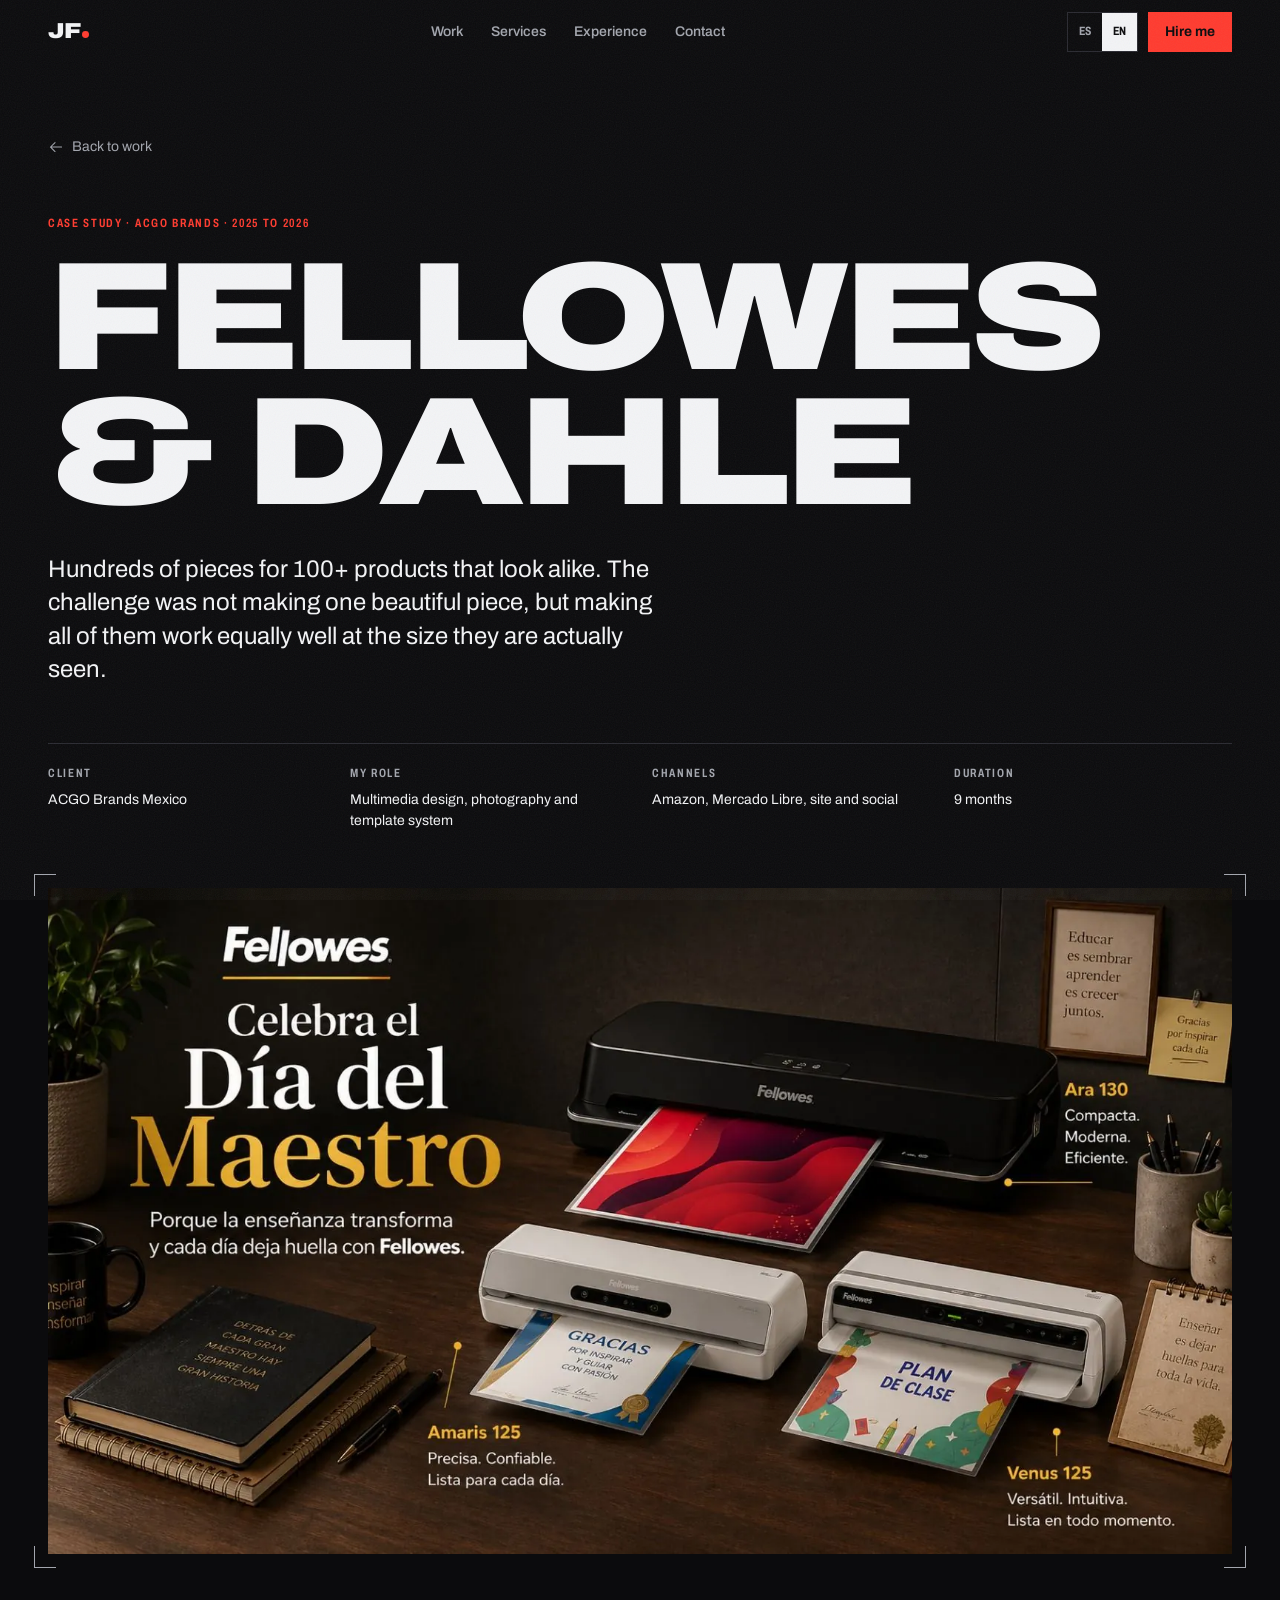
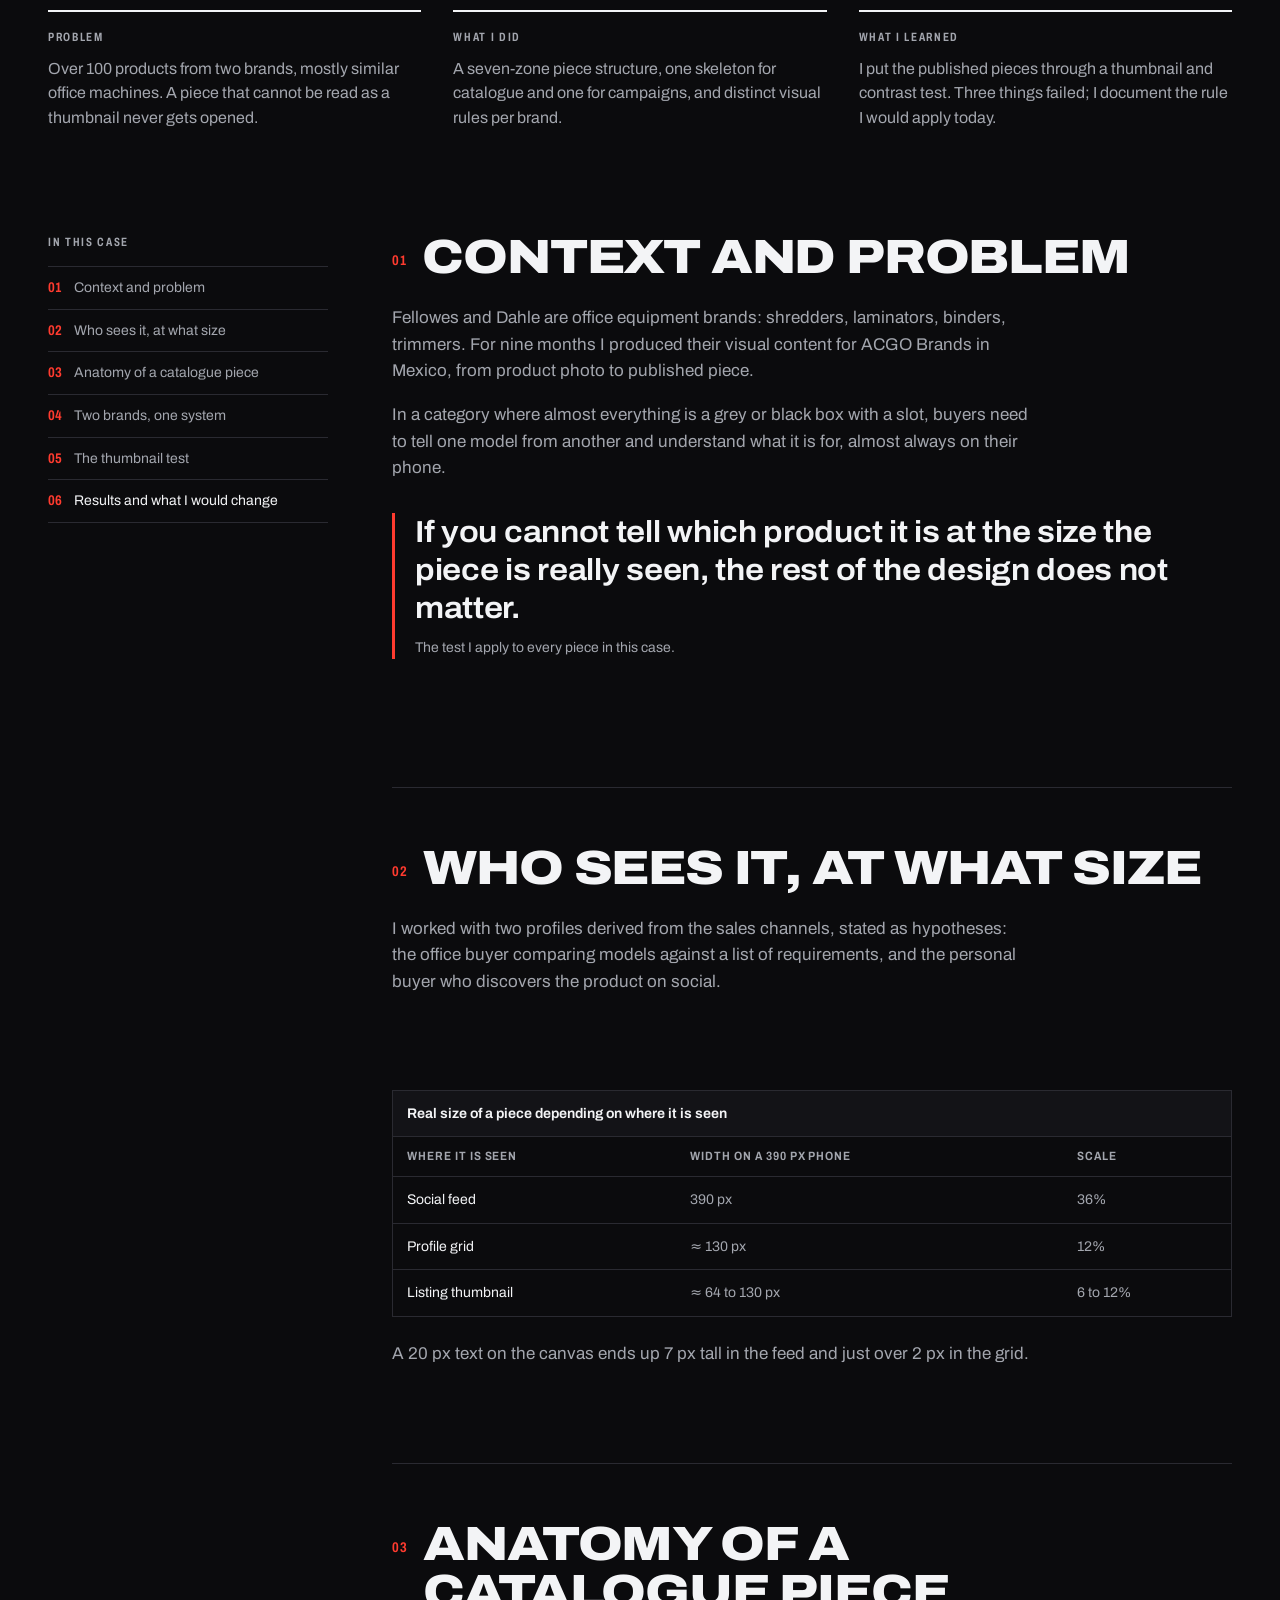
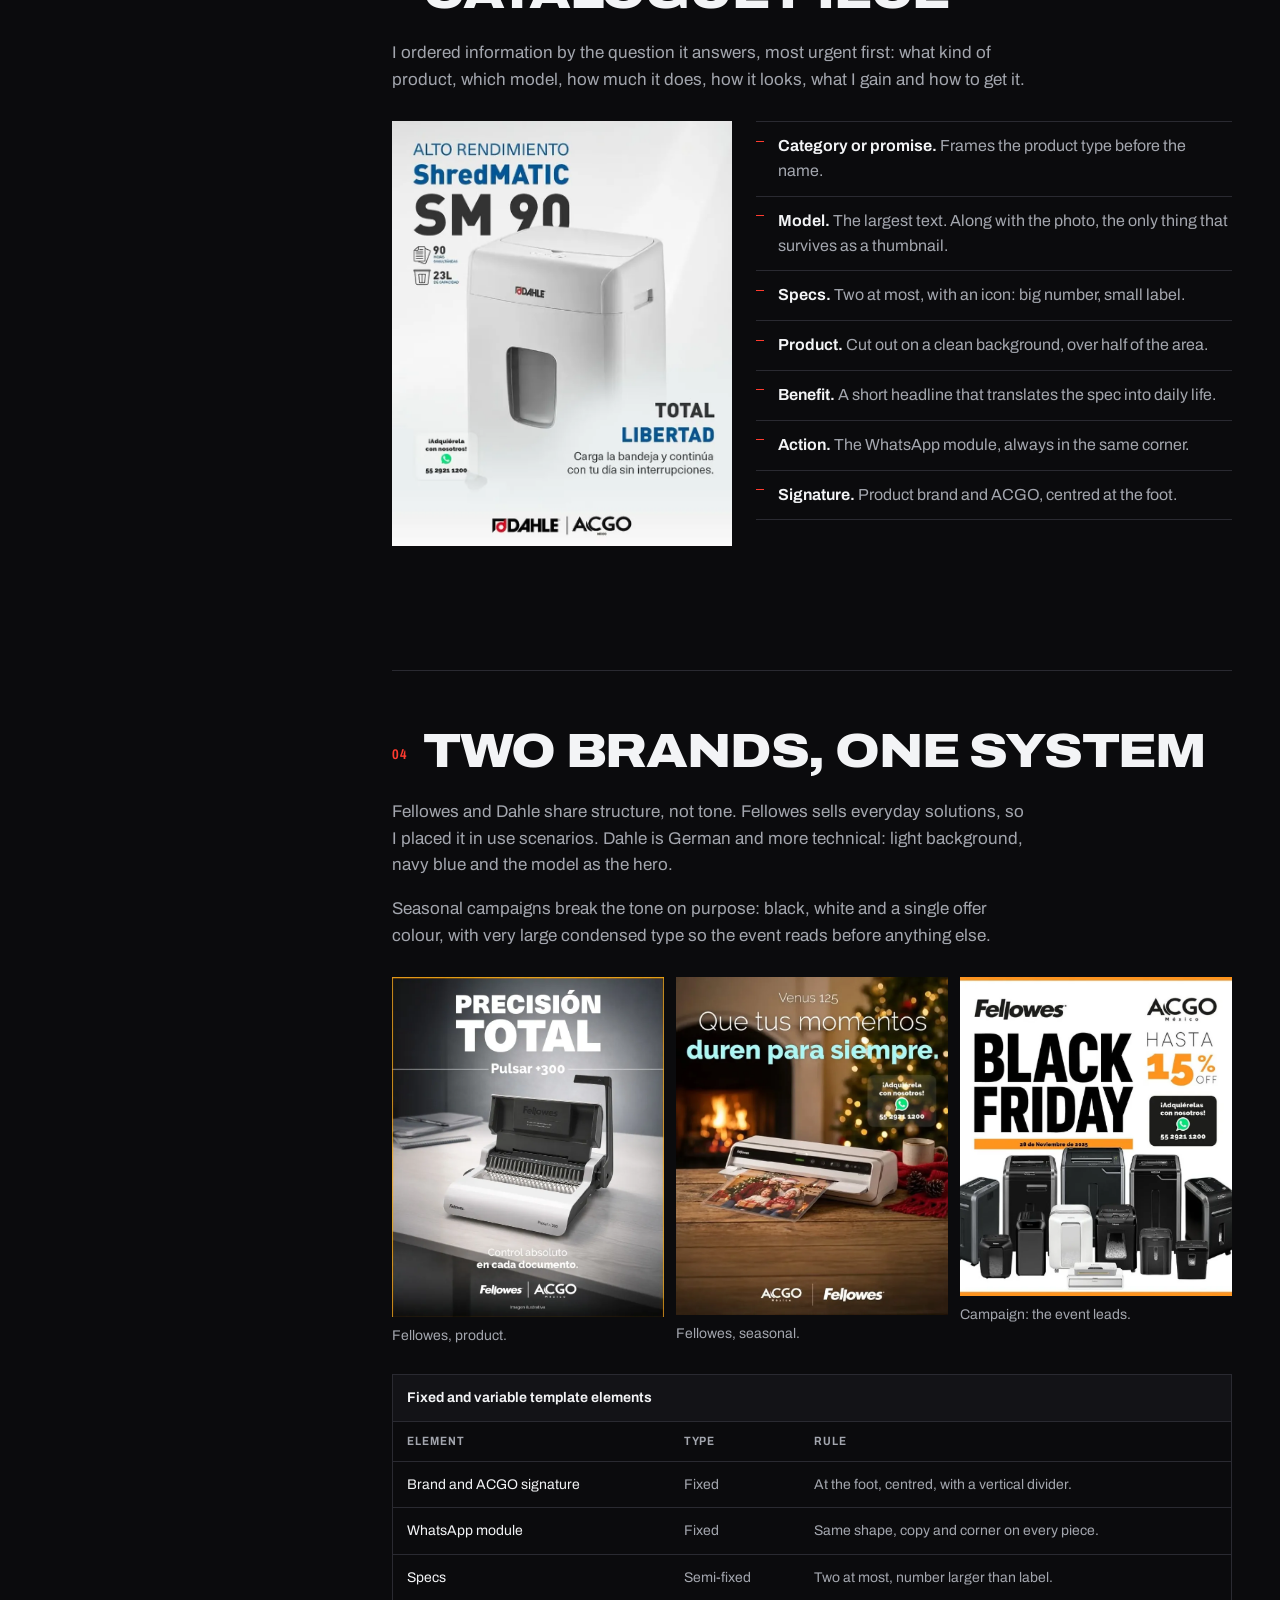
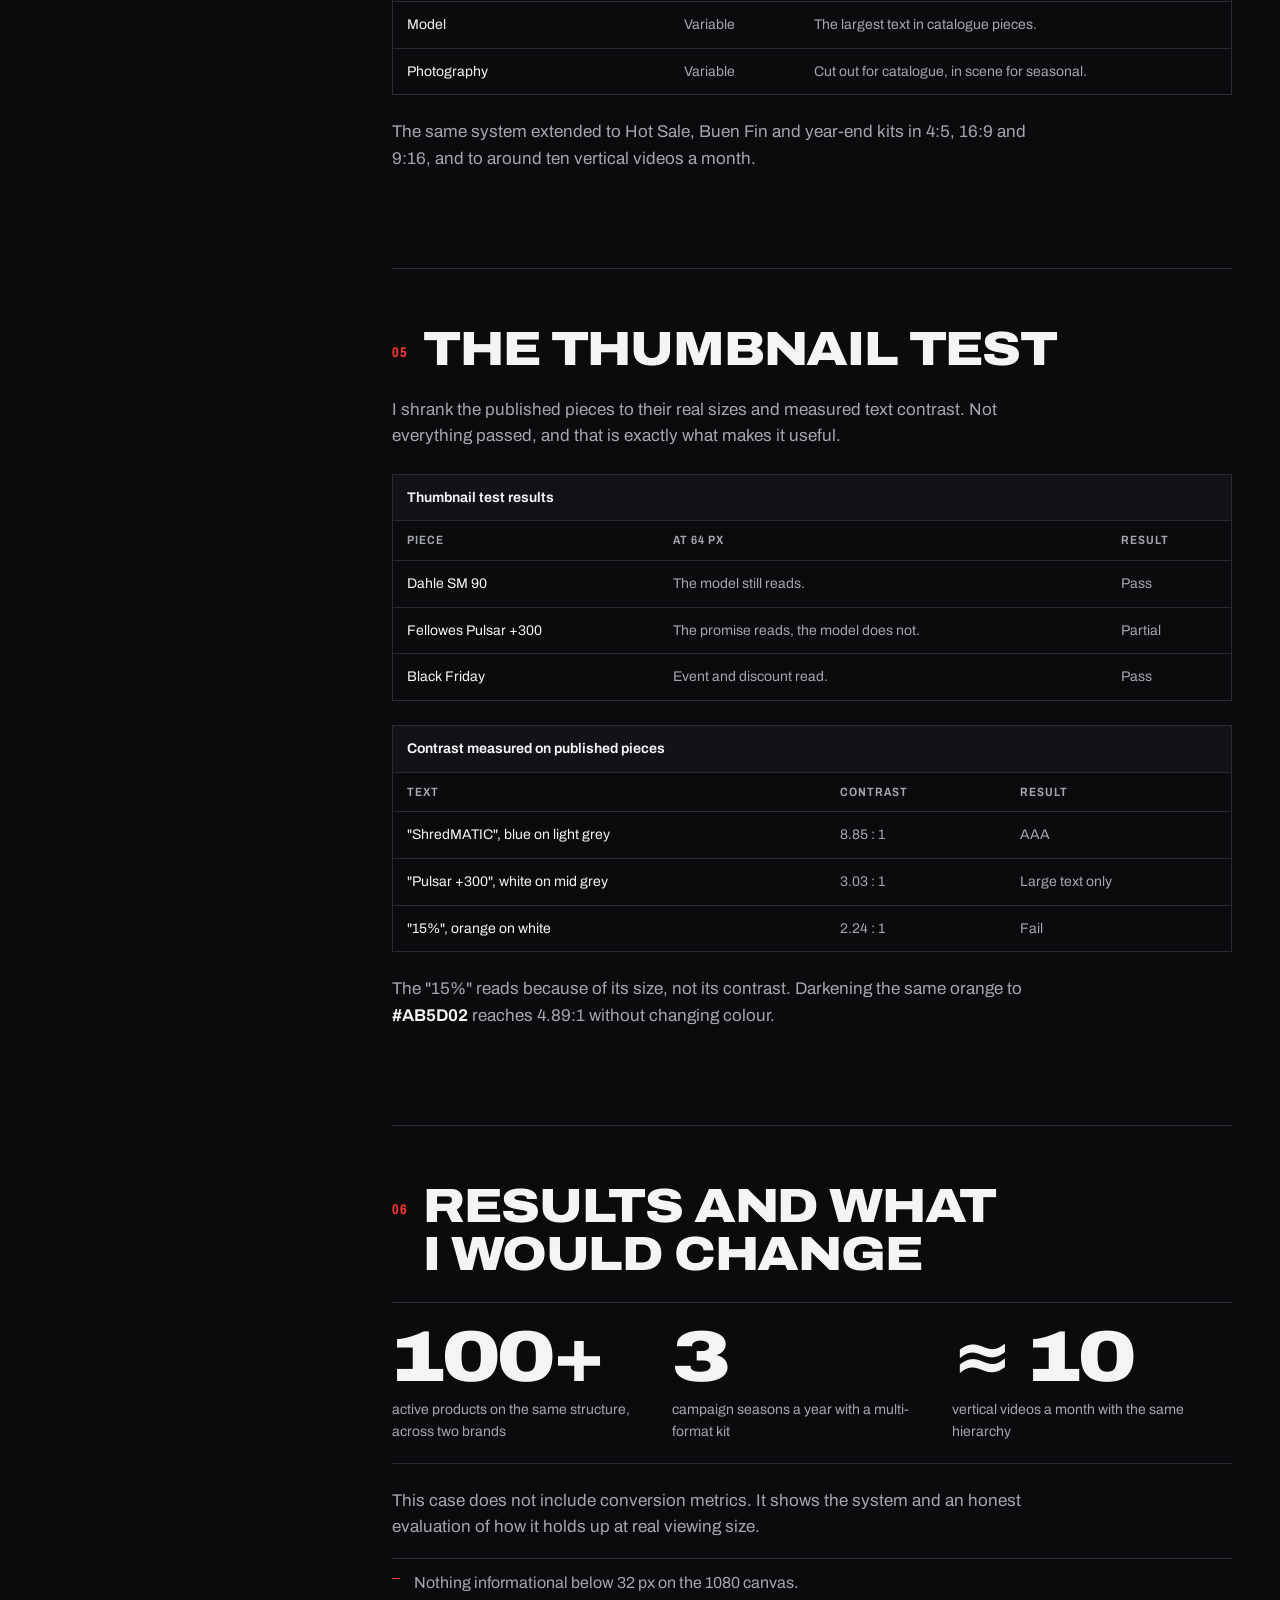
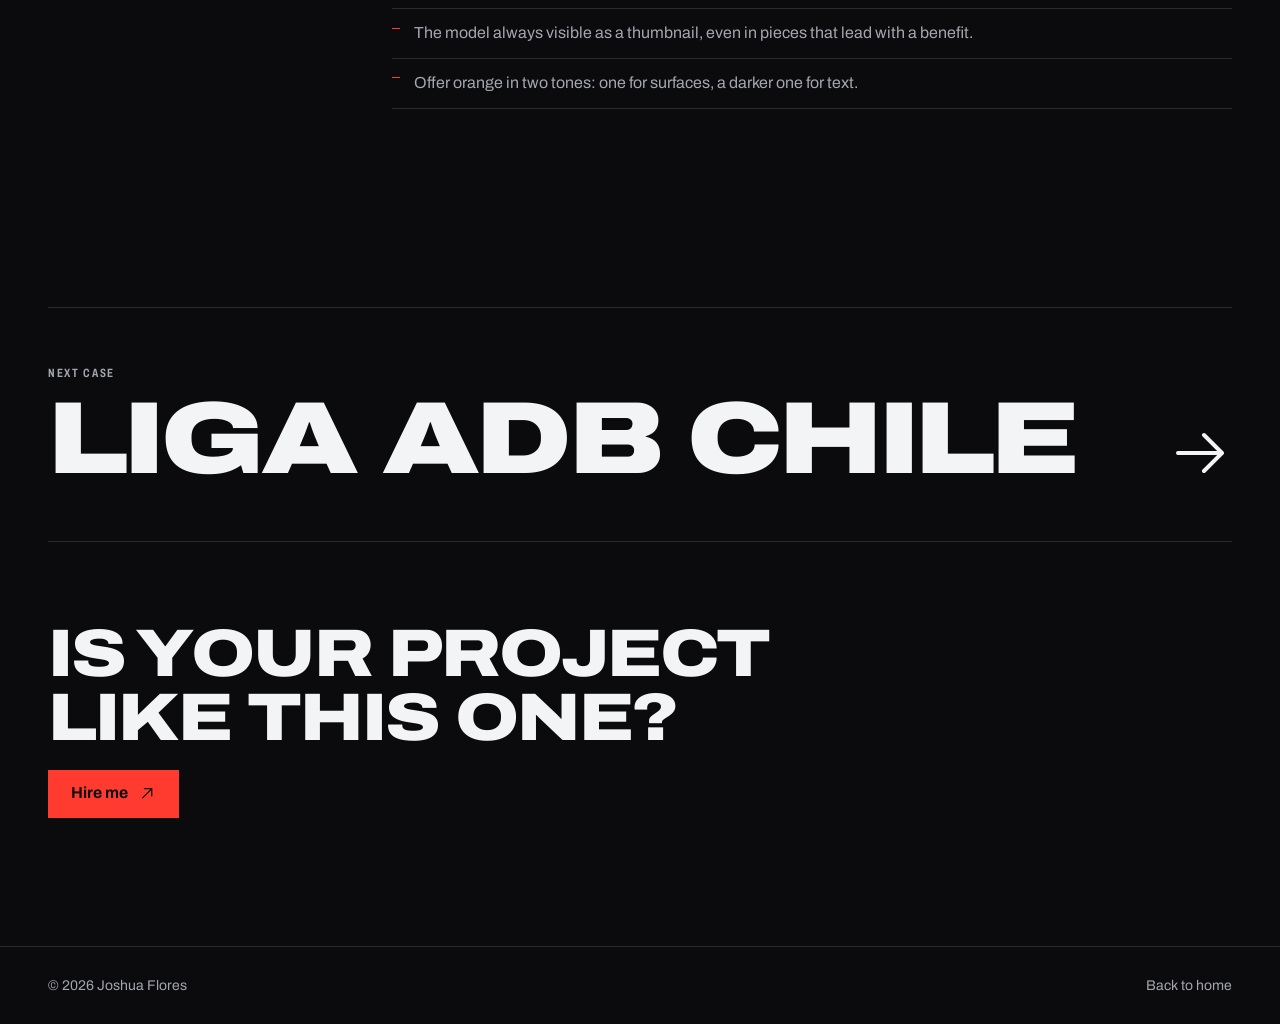
==== commit 59334736: "Rendimiento, ultrawide e índice por perfil para reclutadores - Showreel: una sola reproducción que s" ====
--- a/casos/fellowes-dahle.html
+++ b/casos/fellowes-dahle.html
@@ -9,16 +9,16 @@
 <meta property="og:type" content="article">
 <meta property="og:title" content="Fellowes y Dahle · Joshua Flores">
 <meta property="og:description" content="Caso de estudio: un sistema de piezas para más de 100 productos de Fellowes y Dahle en marketplaces, sitio y redes.">
-<meta property="og:image" content="https://jfstudio-mx.github.io/portfolio/assets/img/ecom/fellowes_dia_maestro.jpg">
+<meta property="og:image" content="https://jfstudio-mx.github.io/portfolio/assets/img/ecom/fellowes_dia_maestro.webp">
 <link rel="icon" href="../favicon.svg" type="image/svg+xml">
 <link rel="preload" href="../assets/fonts/archivo-var.woff2" as="font" type="font/woff2" crossorigin>
-<link rel="stylesheet" href="../css/styles.css?v=20261006c">
+<link rel="stylesheet" href="../css/styles.css?v=20261028b">
 <script>
   (function () { var d = document.documentElement; d.classList.add('js-motion'); if (window.matchMedia('(prefers-reduced-motion: reduce)').matches) d.classList.add('rm'); })();
 </script>
 </head>
 <body class="case-page">
-<svg xmlns="http://www.w3.org/2000/svg" style="display:none"><symbol id="i-arrow-up-right" viewBox="0 0 256 256"><path d="M200,64V168a8,8,0,0,1-16,0V83.31L69.66,197.66a8,8,0,0,1-11.32-11.32L172.69,72H88a8,8,0,0,1,0-16H192A8,8,0,0,1,200,64Z"/></symbol><symbol id="i-arrow-right" viewBox="0 0 256 256"><path d="M221.66,133.66l-72,72a8,8,0,0,1-11.32-11.32L196.69,136H40a8,8,0,0,1,0-16H196.69L138.34,61.66a8,8,0,0,1,11.32-11.32l72,72A8,8,0,0,1,221.66,133.66Z"/></symbol><symbol id="i-arrow-down" viewBox="0 0 256 256"><path d="M205.66,149.66l-72,72a8,8,0,0,1-11.32,0l-72-72a8,8,0,0,1,11.32-11.32L120,196.69V40a8,8,0,0,1,16,0V196.69l58.34-58.35a8,8,0,0,1,11.32,11.32Z"/></symbol><symbol id="i-whatsapp-logo" viewBox="0 0 256 256"><path d="M187.58,144.84l-32-16a8,8,0,0,0-8,.5l-14.69,9.8a40.55,40.55,0,0,1-16-16l9.8-14.69a8,8,0,0,0,.5-8l-16-32A8,8,0,0,0,104,64a40,40,0,0,0-40,40,88.1,88.1,0,0,0,88,88,40,40,0,0,0,40-40A8,8,0,0,0,187.58,144.84ZM152,176a72.08,72.08,0,0,1-72-72A24,24,0,0,1,99.29,80.46l11.48,23L101,118a8,8,0,0,0-.73,7.51,56.47,56.47,0,0,0,30.15,30.15A8,8,0,0,0,138,155l14.61-9.74,23,11.48A24,24,0,0,1,152,176ZM128,24A104,104,0,0,0,36.18,176.88L24.83,210.93a16,16,0,0,0,20.24,20.24l34.05-11.35A104,104,0,1,0,128,24Zm0,192a87.87,87.87,0,0,1-44.06-11.81,8,8,0,0,0-6.54-.67L40,216,52.47,178.6a8,8,0,0,0-.66-6.54A88,88,0,1,1,128,216Z"/></symbol><symbol id="i-linkedin-logo" viewBox="0 0 256 256"><path d="M216,24H40A16,16,0,0,0,24,40V216a16,16,0,0,0,16,16H216a16,16,0,0,0,16-16V40A16,16,0,0,0,216,24Zm0,192H40V40H216V216ZM96,112v64a8,8,0,0,1-16,0V112a8,8,0,0,1,16,0Zm88,28v36a8,8,0,0,1-16,0V140a20,20,0,0,0-40,0v36a8,8,0,0,1-16,0V112a8,8,0,0,1,15.79-1.78A36,36,0,0,1,184,140ZM100,84A12,12,0,1,1,88,72,12,12,0,0,1,100,84Z"/></symbol><symbol id="i-envelope-simple" viewBox="0 0 256 256"><path d="M224,48H32a8,8,0,0,0-8,8V192a16,16,0,0,0,16,16H216a16,16,0,0,0,16-16V56A8,8,0,0,0,224,48ZM203.43,64,128,133.15,52.57,64ZM216,192H40V74.19l82.59,75.71a8,8,0,0,0,10.82,0L216,74.19V192Z"/></symbol><symbol id="i-download-simple" viewBox="0 0 256 256"><path d="M224,144v64a8,8,0,0,1-8,8H40a8,8,0,0,1-8-8V144a8,8,0,0,1,16,0v56H208V144a8,8,0,0,1,16,0Zm-101.66,5.66a8,8,0,0,0,11.32,0l40-40a8,8,0,0,0-11.32-11.32L136,124.69V32a8,8,0,0,0-16,0v92.69L93.66,98.34a8,8,0,0,0-11.32,11.32Z"/></symbol><symbol id="i-play" viewBox="0 0 256 256"><path d="M232.4,114.49,88.32,26.35a16,16,0,0,0-16.2-.3A15.86,15.86,0,0,0,64,39.87V216.13A15.94,15.94,0,0,0,80,232a16.07,16.07,0,0,0,8.36-2.35L232.4,141.51a15.81,15.81,0,0,0,0-27ZM80,215.94V40l143.83,88Z"/></symbol><symbol id="i-x" viewBox="0 0 256 256"><path d="M205.66,194.34a8,8,0,0,1-11.32,11.32L128,139.31,61.66,205.66a8,8,0,0,1-11.32-11.32L116.69,128,50.34,61.66A8,8,0,0,1,61.66,50.34L128,116.69l66.34-66.35a8,8,0,0,1,11.32,11.32L139.31,128Z"/></symbol><symbol id="i-caret-left" viewBox="0 0 256 256"><path d="M165.66,202.34a8,8,0,0,1-11.32,11.32l-80-80a8,8,0,0,1,0-11.32l80-80a8,8,0,0,1,11.32,11.32L91.31,128Z"/></symbol><symbol id="i-caret-right" viewBox="0 0 256 256"><path d="M181.66,133.66l-80,80a8,8,0,0,1-11.32-11.32L164.69,128,90.34,53.66a8,8,0,0,1,11.32-11.32l80,80A8,8,0,0,1,181.66,133.66Z"/></symbol><symbol id="i-copy" viewBox="0 0 256 256"><path d="M216,32H88a8,8,0,0,0-8,8V80H40a8,8,0,0,0-8,8V216a8,8,0,0,0,8,8H168a8,8,0,0,0,8-8V176h40a8,8,0,0,0,8-8V40A8,8,0,0,0,216,32ZM160,208H48V96H160Zm48-48H176V88a8,8,0,0,0-8-8H96V48H208Z"/></symbol><symbol id="i-check" viewBox="0 0 256 256"><path d="M229.66,77.66l-128,128a8,8,0,0,1-11.32,0l-56-56a8,8,0,0,1,11.32-11.32L96,188.69,218.34,66.34a8,8,0,0,1,11.32,11.32Z"/></symbol><symbol id="i-pause" viewBox="0 0 256 256"><path d="M200,32H160a16,16,0,0,0-16,16V208a16,16,0,0,0,16,16h40a16,16,0,0,0,16-16V48A16,16,0,0,0,200,32Zm0,176H160V48h40ZM96,32H56A16,16,0,0,0,40,48V208a16,16,0,0,0,16,16H96a16,16,0,0,0,16-16V48A16,16,0,0,0,96,32Zm0,176H56V48H96Z"/></symbol><symbol id="l-sparkle" viewBox="0 0 256 256"><path d="M196.89,130.94,144.4,111.6,125.06,59.11a13.92,13.92,0,0,0-26.12,0L79.6,111.6,27.11,130.94a13.92,13.92,0,0,0,0,26.12L79.6,176.4l19.34,52.49a13.92,13.92,0,0,0,26.12,0L144.4,176.4l52.49-19.34a13.92,13.92,0,0,0,0-26.12Zm-4.15,14.86-55.08,20.3a6,6,0,0,0-3.56,3.56l-20.3,55.08a1.92,1.92,0,0,1-3.6,0L89.9,169.66a6,6,0,0,0-3.56-3.56L31.26,145.8a1.92,1.92,0,0,1,0-3.6l55.08-20.3a6,6,0,0,0,3.56-3.56l20.3-55.08a1.92,1.92,0,0,1,3.6,0l20.3,55.08a6,6,0,0,0,3.56,3.56l55.08,20.3a1.92,1.92,0,0,1,0,3.6ZM146,40a6,6,0,0,1,6-6h18V16a6,6,0,0,1,12,0V34h18a6,6,0,0,1,0,12H182V64a6,6,0,0,1-12,0V46H152A6,6,0,0,1,146,40ZM246,88a6,6,0,0,1-6,6H230v10a6,6,0,0,1-12,0V94H208a6,6,0,0,1,0-12h10V72a6,6,0,0,1,12,0V82h10A6,6,0,0,1,246,88Z"/></symbol><symbol id="l-image" viewBox="0 0 256 256"><path d="M216,42H40A14,14,0,0,0,26,56V200a14,14,0,0,0,14,14H216a14,14,0,0,0,14-14V56A14,14,0,0,0,216,42ZM40,54H216a2,2,0,0,1,2,2V163.57L188.53,134.1a14,14,0,0,0-19.8,0l-21.42,21.42L101.9,110.1a14,14,0,0,0-19.8,0L38,154.2V56A2,2,0,0,1,40,54ZM38,200V171.17l52.58-52.58a2,2,0,0,1,2.84,0L176.83,202H40A2,2,0,0,1,38,200Zm178,2H193.8l-38-38,21.41-21.42a2,2,0,0,1,2.83,0l38,38V200A2,2,0,0,1,216,202ZM146,100a10,10,0,1,1,10,10A10,10,0,0,1,146,100Z"/></symbol><symbol id="l-hand-pointing" viewBox="0 0 256 256"><path d="M196,90a25.87,25.87,0,0,0-14.59,4.49A26,26,0,0,0,142,78.1V44a26,26,0,0,0-52,0v87l-7.53-12.1a26,26,0,0,0-45,26.07l4.67,8.25c34,60,48.07,84.77,93.86,84.77a86.1,86.1,0,0,0,86-86V116A26,26,0,0,0,196,90Zm14,62a74.09,74.09,0,0,1-74,74c-38.8,0-50-19.83-83.42-78.69L47.89,139l0,0A14,14,0,0,1,53,119.88,13.87,13.87,0,0,1,60,118a14,14,0,0,1,12.15,7l.1.17,18.68,30A6,6,0,0,0,102,152V44a14,14,0,0,1,28,0v68a6,6,0,0,0,12,0V100a14,14,0,0,1,28,0v20a6,6,0,0,0,12,0v-4a14,14,0,0,1,28,0Z"/></symbol><symbol id="l-shield-check" viewBox="0 0 256 256"><path d="M208,42H48A14,14,0,0,0,34,56v56c0,51.94,25.12,83.4,46.2,100.64,22.73,18.6,45.27,24.89,46.22,25.15a6,6,0,0,0,3.16,0c.95-.26,23.49-6.55,46.22-25.15C196.88,195.4,222,163.94,222,112V56A14,14,0,0,0,208,42Zm2,70c0,37.76-13.94,68.39-41.44,91.06A131.17,131.17,0,0,1,128,225.72a130.94,130.94,0,0,1-40.56-22.66C59.94,180.39,46,149.76,46,112V56a2,2,0,0,1,2-2H208a2,2,0,0,1,2,2ZM172.24,99.76a6,6,0,0,1,0,8.48l-56,56a6,6,0,0,1-8.48,0l-24-24a6,6,0,0,1,8.48-8.48L112,151.51l51.76-51.75A6,6,0,0,1,172.24,99.76Z"/></symbol><symbol id="l-ruler" viewBox="0 0 256 256"><path d="M233.91,74.79,181.22,22.1a14,14,0,0,0-19.8,0L22.09,161.41a14,14,0,0,0,0,19.8L74.78,233.9a14,14,0,0,0,19.8,0L233.91,94.59A14,14,0,0,0,233.91,74.79ZM225.42,86.1,86.1,225.41h0a2,2,0,0,1-2.83,0L30.58,172.73a2,2,0,0,1,0-2.83L64,136.48l27.76,27.76a6,6,0,1,0,8.48-8.48L72.48,128,96,104.48l27.76,27.76a6,6,0,0,0,8.48-8.48L104.48,96,128,72.49l27.76,27.75a6,6,0,0,0,8.48-8.48L136.49,64,169.9,30.59a2,2,0,0,1,2.83,0l52.69,52.68A2,2,0,0,1,225.42,86.1Z"/></symbol><symbol id="l-storefront" viewBox="0 0 256 256"><path d="M26.22,94.41A6,6,0,0,0,26,96v16A38,38,0,0,0,42,143V216a6,6,0,0,0,6,6H208a6,6,0,0,0,6-6V143A38,38,0,0,0,230,112V96a5.91,5.91,0,0,0-.23-1.64L215.43,44.15A14.07,14.07,0,0,0,202,34H54A14.07,14.07,0,0,0,40.57,44.15Zm25.89-47A2,2,0,0,1,54,46H202a2,2,0,0,1,1.92,1.45L216.05,90H40ZM102,102h52v10a26,26,0,0,1-52,0Zm-64,0H90v10a26,26,0,0,1-38.18,23,6,6,0,0,0-1.65-1A26,26,0,0,1,38,112ZM202,210H54V148.66a38,38,0,0,0,42-16.21,37.95,37.95,0,0,0,64,0,38,38,0,0,0,42,16.21Zm3.83-76a6,6,0,0,0-1.65,1A26,26,0,0,1,166,112V102h52v10A26,26,0,0,1,205.83,134Z"/></symbol><symbol id="l-device-mobile" viewBox="0 0 256 256"><path d="M176,18H80A22,22,0,0,0,58,40V216a22,22,0,0,0,22,22h96a22,22,0,0,0,22-22V40A22,22,0,0,0,176,18ZM70,62H186V194H70ZM80,30h96a10,10,0,0,1,10,10V50H70V40A10,10,0,0,1,80,30Zm96,196H80a10,10,0,0,1-10-10V206H186v10A10,10,0,0,1,176,226Z"/></symbol><symbol id="l-envelope-simple" viewBox="0 0 256 256"><path d="M224,50H32a6,6,0,0,0-6,6V192a14,14,0,0,0,14,14H216a14,14,0,0,0,14-14V56A6,6,0,0,0,224,50ZM208.58,62,128,135.86,47.42,62ZM216,194H40a2,2,0,0,1-2-2V69.64l86,78.78a6,6,0,0,0,8.1,0L218,69.64V192A2,2,0,0,1,216,194Z"/></symbol><symbol id="l-megaphone" viewBox="0 0 256 256"><path d="M246,120a46.05,46.05,0,0,0-46-46H160.15c-2.58-.15-54.1-3.57-103.15-44.71A14,14,0,0,0,34,40V200a13.85,13.85,0,0,0,8.07,12.68A14.16,14.16,0,0,0,48,214a13.9,13.9,0,0,0,9-3.3c40-33.52,81.57-42,97-44.07v34a14,14,0,0,0,6.23,11.65l11,7.33a14,14,0,0,0,21.32-8.17l12.13-45.71A46.07,46.07,0,0,0,246,120ZM49.29,201.52A2,2,0,0,1,46,200V40a1.9,1.9,0,0,1,1.15-1.8A2.08,2.08,0,0,1,48,38a1.91,1.91,0,0,1,1.26.48c44,36.92,89,45.19,104.71,47v69C138.29,156.33,93.3,164.61,49.29,201.52Zm131.64,7a2,2,0,0,1-3.05,1.18l-11-7.33a2,2,0,0,1-.89-1.67V166h26.2ZM200,154H166V86h34a34,34,0,1,1,0,68Z"/></symbol><symbol id="l-printer" viewBox="0 0 256 256"><path d="M214.67,74H198V40a6,6,0,0,0-6-6H64a6,6,0,0,0-6,6V74H41.33C28.47,74,18,83.87,18,96v80a6,6,0,0,0,6,6H58v34a6,6,0,0,0,6,6H192a6,6,0,0,0,6-6V182h34a6,6,0,0,0,6-6V96C238,83.87,227.53,74,214.67,74ZM70,46H186V74H70ZM186,210H70V158H186Zm40-40H198V152a6,6,0,0,0-6-6H64a6,6,0,0,0-6,6v18H30V96c0-5.51,5.08-10,11.33-10H214.67C220.92,86,226,90.49,226,96Zm-28-54a10,10,0,1,1-10-10A10,10,0,0,1,198,116Z"/></symbol><symbol id="l-play" viewBox="0 0 256 256"><path d="M231.36,116.19,87.28,28.06a14,14,0,0,0-14.18-.27A13.69,13.69,0,0,0,66,39.87V216.13a13.69,13.69,0,0,0,7.1,12.08,14,14,0,0,0,14.18-.27l144.08-88.13a13.82,13.82,0,0,0,0-23.62Zm-6.26,13.38L81,217.7a2,2,0,0,1-2.06,0,1.78,1.78,0,0,1-1-1.61V39.87a1.78,1.78,0,0,1,1-1.61A2.06,2.06,0,0,1,80,38a2,2,0,0,1,1,.31L225.1,126.43a1.82,1.82,0,0,1,0,3.14Z"/></symbol><symbol id="l-cursor-click" viewBox="0 0 256 256"><path d="M90,24V16a6,6,0,0,1,12,0v8a6,6,0,0,1-12,0ZM16,102h8a6,6,0,0,0,0-12H16a6,6,0,0,0,0,12ZM125.32,37.37a6,6,0,0,0,8.05-2.69l8-16a6,6,0,0,0-10.74-5.37l-8,16A6,6,0,0,0,125.32,37.37Zm-96,85.26-16,8a6,6,0,0,0,5.36,10.74l16-8a6,6,0,1,0-5.36-10.74ZM217.9,185.41a14,14,0,0,1,0,19.8L205.21,217.9a14,14,0,0,1-19.8,0L134.1,166.59a2,2,0,0,0-3.21.54l-17.75,46.24a2.44,2.44,0,0,0-.1.24A13.85,13.85,0,0,1,100.26,222c-.23,0-.45,0-.68,0A13.85,13.85,0,0,1,87,212.38L34.7,52.3A14,14,0,0,1,52.3,34.7L212.38,87A14,14,0,0,1,213.61,113l-.24.09-46.25,17.76a2,2,0,0,0-.53,3.21Zm-8.49,8.49L158.1,142.59h0a14,14,0,0,1,4.32-22.74l.24-.1L208.91,102a2,2,0,0,0-.26-3.61L48.58,46.11a2.33,2.33,0,0,0-.65-.11,2,2,0,0,0-1.82,2.58L98.38,208.65a1.84,1.84,0,0,0,1.77,1.35,1.81,1.81,0,0,0,1.84-1.09l17.76-46.25.1-.24a14,14,0,0,1,22.74-4.32l51.31,51.31a2,2,0,0,0,2.83,0l12.68-12.68A2,2,0,0,0,209.41,193.9Z"/></symbol><symbol id="l-tag" viewBox="0 0 256 256"><path d="M241.91,137.42,142.59,38.1a13.94,13.94,0,0,0-9.9-4.1H40a6,6,0,0,0-6,6v92.69a13.94,13.94,0,0,0,4.1,9.9l99.32,99.32a14,14,0,0,0,19.8,0l84.69-84.69A14,14,0,0,0,241.91,137.42Zm-8.49,11.31-84.69,84.69a2,2,0,0,1-2.83,0L46.59,134.1a2,2,0,0,1-.59-1.41V46h86.69a2,2,0,0,1,1.41.59l99.32,99.31A2,2,0,0,1,233.42,148.73ZM94,84A10,10,0,1,1,84,74,10,10,0,0,1,94,84Z"/></symbol><symbol id="l-microsoft-excel-logo" viewBox="0 0 256 256"><path d="M200,26H72A14,14,0,0,0,58,40V66H40A14,14,0,0,0,26,80v96a14,14,0,0,0,14,14H58v26a14,14,0,0,0,14,14H200a14,14,0,0,0,14-14V40A14,14,0,0,0,200,26Zm-42,76h44v52H158Zm44-62V90H158V80a14,14,0,0,0-14-14h-2V38h58A2,2,0,0,1,202,40ZM70,40a2,2,0,0,1,2-2h58V66H70ZM38,176V80a2,2,0,0,1,2-2H144a2,2,0,0,1,2,2v96a2,2,0,0,1-2,2H40A2,2,0,0,1,38,176Zm32,40V190h60v28H72A2,2,0,0,1,70,216Zm130,2H142V190h2a14,14,0,0,0,14-14V166h44v50A2,2,0,0,1,200,218ZM67.39,148.16,84.19,128l-16.8-20.16a6,6,0,1,1,9.22-7.68L92,118.63l15.39-18.47a6,6,0,0,1,9.22,7.68L99.81,128l16.8,20.16a6,6,0,1,1-9.22,7.68L92,137.37,76.61,155.84a6,6,0,0,1-9.22-7.68Z"/></symbol><symbol id="l-copy" viewBox="0 0 256 256"><path d="M216,34H88a6,6,0,0,0-6,6V82H40a6,6,0,0,0-6,6V216a6,6,0,0,0,6,6H168a6,6,0,0,0,6-6V174h42a6,6,0,0,0,6-6V40A6,6,0,0,0,216,34ZM162,210H46V94H162Zm48-48H174V88a6,6,0,0,0-6-6H94V46H210Z"/></symbol><symbol id="l-clipboard-text" viewBox="0 0 256 256"><path d="M166,152a6,6,0,0,1-6,6H96a6,6,0,0,1,0-12h64A6,6,0,0,1,166,152Zm-6-38H96a6,6,0,0,0,0,12h64a6,6,0,0,0,0-12Zm54-66V216a14,14,0,0,1-14,14H56a14,14,0,0,1-14-14V48A14,14,0,0,1,56,34H93.17a45.91,45.91,0,0,1,69.66,0H200A14,14,0,0,1,214,48ZM94,64v2h68V64a34,34,0,0,0-68,0ZM202,48a2,2,0,0,0-2-2H170.33A45.77,45.77,0,0,1,174,64v8a6,6,0,0,1-6,6H88a6,6,0,0,1-6-6V64a45.77,45.77,0,0,1,3.67-18H56a2,2,0,0,0-2,2V216a2,2,0,0,0,2,2H200a2,2,0,0,0,2-2Z"/></symbol><symbol id="l-pen-nib" viewBox="0 0 256 256"><path d="M246,92.68a13.94,13.94,0,0,0-4.1-9.9L173.21,14.1a14,14,0,0,0-19.8,0L124.68,42.83,66.22,64.76a14,14,0,0,0-8.9,10.8L34.08,215A6,6,0,0,0,40,222a6.61,6.61,0,0,0,1-.08l139.44-23.24a14,14,0,0,0,10.81-8.9l21.92-58.46,28.74-28.74A13.92,13.92,0,0,0,246,92.68Zm-66,92.89a2,2,0,0,1-1.54,1.27L57.49,207l52.87-52.88a26,26,0,1,0-8.48-8.48L49,198.53l20.17-121A2,2,0,0,1,70.43,76l56.06-21L201,129.51ZM110,132a14,14,0,1,1,14,14A14,14,0,0,1,110,132ZM233.41,94.1,208,119.51,136.48,48,161.9,22.58a2,2,0,0,1,2.83,0l68.68,68.69a2,2,0,0,1,0,2.83Z"/></symbol><symbol id="l-eye" viewBox="0 0 256 256"><path d="M245.48,125.57c-.34-.78-8.66-19.23-27.24-37.81C201,70.54,171.38,50,128,50S55,70.54,37.76,87.76c-18.58,18.58-26.9,37-27.24,37.81a6,6,0,0,0,0,4.88c.34.77,8.66,19.22,27.24,37.8C55,185.47,84.62,206,128,206s73-20.53,90.24-37.75c18.58-18.58,26.9-37,27.24-37.8A6,6,0,0,0,245.48,125.57ZM128,194c-31.38,0-58.78-11.42-81.45-33.93A134.77,134.77,0,0,1,22.69,128,134.56,134.56,0,0,1,46.55,95.94C69.22,73.42,96.62,62,128,62s58.78,11.42,81.45,33.94A134.56,134.56,0,0,1,233.31,128C226.94,140.21,195,194,128,194Zm0-112a46,46,0,1,0,46,46A46.06,46.06,0,0,0,128,82Zm0,80a34,34,0,1,1,34-34A34,34,0,0,1,128,162Z"/></symbol><symbol id="l-image-square" viewBox="0 0 256 256"><path d="M208,34H48A14,14,0,0,0,34,48V208a14,14,0,0,0,14,14H208a14,14,0,0,0,14-14V48A14,14,0,0,0,208,34ZM46,208V48a2,2,0,0,1,2-2H208a2,2,0,0,1,2,2v82.2l-28.1-28.1a14,14,0,0,0-19.8,0L54.2,210H48A2,2,0,0,1,46,208Zm162,2H71.17l99.41-99.41a2,2,0,0,1,2.83,0L210,147.17V208A2,2,0,0,1,208,210ZM96,118A22,22,0,1,0,74,96,22,22,0,0,0,96,118Zm0-32A10,10,0,1,1,86,96,10,10,0,0,1,96,86Z"/></symbol><symbol id="l-code" viewBox="0 0 256 256"><path d="M67.84,92.61,25.37,128l42.47,35.39a6,6,0,1,1-7.68,9.22l-48-40a6,6,0,0,1,0-9.22l48-40a6,6,0,0,1,7.68,9.22Zm176,30.78-48-40a6,6,0,1,0-7.68,9.22L230.63,128l-42.47,35.39a6,6,0,1,0,7.68,9.22l48-40a6,6,0,0,0,0-9.22Zm-81.79-89A6,6,0,0,0,154.36,38l-64,176A6,6,0,0,0,94,221.64a6.15,6.15,0,0,0,2,.36,6,6,0,0,0,5.64-3.95l64-176A6,6,0,0,0,162.05,34.36Z"/></symbol><symbol id="l-user" viewBox="0 0 256 256"><path d="M229.19,213c-15.81-27.32-40.63-46.49-69.47-54.62a70,70,0,1,0-63.44,0C67.44,166.5,42.62,185.67,26.81,213a6,6,0,1,0,10.38,6C56.4,185.81,90.34,166,128,166s71.6,19.81,90.81,53a6,6,0,1,0,10.38-6ZM70,96a58,58,0,1,1,58,58A58.07,58.07,0,0,1,70,96Z"/></symbol><symbol id="l-check-circle" viewBox="0 0 256 256"><path d="M172.24,99.76a6,6,0,0,1,0,8.48l-56,56a6,6,0,0,1-8.48,0l-24-24a6,6,0,0,1,8.48-8.48L112,151.51l51.76-51.75A6,6,0,0,1,172.24,99.76ZM230,128A102,102,0,1,1,128,26,102.12,102.12,0,0,1,230,128Zm-12,0a90,90,0,1,0-90,90A90.1,90.1,0,0,0,218,128Z"/></symbol><symbol id="l-warning-circle" viewBox="0 0 256 256"><path d="M128,26A102,102,0,1,0,230,128,102.12,102.12,0,0,0,128,26Zm0,192a90,90,0,1,1,90-90A90.1,90.1,0,0,1,128,218Zm-6-82V80a6,6,0,0,1,12,0v56a6,6,0,0,1-12,0Zm16,36a10,10,0,1,1-10-10A10,10,0,0,1,138,172Z"/></symbol><symbol id="l-stack" viewBox="0 0 256 256"><path d="M229.18,173a6,6,0,0,1-2.16,8.2l-96,56a6,6,0,0,1-6,0l-96-56a6,6,0,0,1,6-10.36l93,54.23,93-54.23A6,6,0,0,1,229.18,173ZM221,122.82l-93,54.23L35,122.82a6,6,0,0,0-6,10.36l96,56a6,6,0,0,0,6,0l96-56a6,6,0,0,0-6-10.36ZM26,80a6,6,0,0,1,3-5.18l96-56a6,6,0,0,1,6,0l96,56a6,6,0,0,1,0,10.36l-96,56a6,6,0,0,1-6,0l-96-56A6,6,0,0,1,26,80Zm17.91,0L128,129.05,212.09,80,128,31Z"/></symbol><symbol id="l-calendar-blank" viewBox="0 0 256 256"><path d="M208,34H182V24a6,6,0,0,0-12,0V34H86V24a6,6,0,0,0-12,0V34H48A14,14,0,0,0,34,48V208a14,14,0,0,0,14,14H208a14,14,0,0,0,14-14V48A14,14,0,0,0,208,34ZM48,46H74V56a6,6,0,0,0,12,0V46h84V56a6,6,0,0,0,12,0V46h26a2,2,0,0,1,2,2V82H46V48A2,2,0,0,1,48,46ZM208,210H48a2,2,0,0,1-2-2V94H210V208A2,2,0,0,1,208,210Z"/></symbol><symbol id="l-soccer-ball" viewBox="0 0 256 256"><path d="M128,26A102,102,0,1,0,230,128,102.12,102.12,0,0,0,128,26Zm77.67,147.42H169.89L159.41,159l13.29-38.72,17-5.51,27.94,21.43A89.38,89.38,0,0,1,205.67,173.42Zm-119.56,0H50.33A89.38,89.38,0,0,1,38.38,136.2l27.94-21.43,17,5.51L96.59,159ZM51,81.42l7.24,24.41-20,15.34A89.47,89.47,0,0,1,51,81.42ZM107.56,154,95.15,117.86,128,95.28l32.85,22.58L148.44,154Zm90.19-48.17L205,81.42a89.47,89.47,0,0,1,12.75,39.75Zm-1.66-36.62L186,103.35l-17,5.53-35-24V67.16l30.9-21.24A90.3,90.3,0,0,1,196.09,69.21ZM150.92,41,128,56.72,105.08,41a90.22,90.22,0,0,1,45.84,0ZM91.11,45.91,122,67.16V84.84l-35,24-17-5.53L59.91,69.21A90.4,90.4,0,0,1,91.11,45.91ZM58.75,185.42H84.93l9.19,26A90.37,90.37,0,0,1,58.75,185.42Zm49.68,30.43L95.88,180.39,106.34,166h43.32l10.46,14.39-12.55,35.46a90.14,90.14,0,0,1-39.14,0Zm53.45-4.48,9.19-26h26.18A90.37,90.37,0,0,1,161.88,211.37Z"/></symbol><symbol id="i-instagram-logo" viewBox="0 0 256 256"><path d="M128,80a48,48,0,1,0,48,48A48.05,48.05,0,0,0,128,80Zm0,80a32,32,0,1,1,32-32A32,32,0,0,1,128,160ZM176,24H80A56.06,56.06,0,0,0,24,80v96a56.06,56.06,0,0,0,56,56h96a56.06,56.06,0,0,0,56-56V80A56.06,56.06,0,0,0,176,24Zm40,152a40,40,0,0,1-40,40H80a40,40,0,0,1-40-40V80A40,40,0,0,1,80,40h96a40,40,0,0,1,40,40ZM192,76a12,12,0,1,1-12-12A12,12,0,0,1,192,76Z"/></symbol><symbol id="l-globe" viewBox="0 0 256 256"><path d="M128,26A102,102,0,1,0,230,128,102.12,102.12,0,0,0,128,26Zm81.57,64H169.19a132.58,132.58,0,0,0-25.73-50.67A90.29,90.29,0,0,1,209.57,90ZM218,128a89.7,89.7,0,0,1-3.83,26H171.81a155.43,155.43,0,0,0,0-52h42.36A89.7,89.7,0,0,1,218,128Zm-90,87.83a110,110,0,0,1-15.19-19.45A124.24,124.24,0,0,1,99.35,166h57.3a124.24,124.24,0,0,1-13.46,30.38A110,110,0,0,1,128,215.83ZM96.45,154a139.18,139.18,0,0,1,0-52h63.1a139.18,139.18,0,0,1,0,52ZM38,128a89.7,89.7,0,0,1,3.83-26H84.19a155.43,155.43,0,0,0,0,52H41.83A89.7,89.7,0,0,1,38,128Zm90-87.83a110,110,0,0,1,15.19,19.45A124.24,124.24,0,0,1,156.65,90H99.35a124.24,124.24,0,0,1,13.46-30.38A110,110,0,0,1,128,40.17Zm-15.46-.84A132.58,132.58,0,0,0,86.81,90H46.43A90.29,90.29,0,0,1,112.54,39.33ZM46.43,166H86.81a132.58,132.58,0,0,0,25.73,50.67A90.29,90.29,0,0,1,46.43,166Zm97,50.67A132.58,132.58,0,0,0,169.19,166h40.38A90.29,90.29,0,0,1,143.46,216.67Z"/></symbol><symbol id="i-list" viewBox="0 0 256 256"><path d="M224,128a8,8,0,0,1-8,8H40a8,8,0,0,1,0-16H216A8,8,0,0,1,224,128ZM40,72H216a8,8,0,0,0,0-16H40a8,8,0,0,0,0,16ZM216,184H40a8,8,0,0,0,0,16H216a8,8,0,0,0,0-16Z"/></symbol></svg>
+<svg xmlns="http://www.w3.org/2000/svg" style="display:none"><symbol id="i-arrow-up-right" viewBox="0 0 256 256"><path d="M200,64V168a8,8,0,0,1-16,0V83.31L69.66,197.66a8,8,0,0,1-11.32-11.32L172.69,72H88a8,8,0,0,1,0-16H192A8,8,0,0,1,200,64Z"/></symbol><symbol id="i-arrow-right" viewBox="0 0 256 256"><path d="M221.66,133.66l-72,72a8,8,0,0,1-11.32-11.32L196.69,136H40a8,8,0,0,1,0-16H196.69L138.34,61.66a8,8,0,0,1,11.32-11.32l72,72A8,8,0,0,1,221.66,133.66Z"/></symbol><symbol id="i-arrow-down" viewBox="0 0 256 256"><path d="M205.66,149.66l-72,72a8,8,0,0,1-11.32,0l-72-72a8,8,0,0,1,11.32-11.32L120,196.69V40a8,8,0,0,1,16,0V196.69l58.34-58.35a8,8,0,0,1,11.32,11.32Z"/></symbol><symbol id="i-whatsapp-logo" viewBox="0 0 256 256"><path d="M187.58,144.84l-32-16a8,8,0,0,0-8,.5l-14.69,9.8a40.55,40.55,0,0,1-16-16l9.8-14.69a8,8,0,0,0,.5-8l-16-32A8,8,0,0,0,104,64a40,40,0,0,0-40,40,88.1,88.1,0,0,0,88,88,40,40,0,0,0,40-40A8,8,0,0,0,187.58,144.84ZM152,176a72.08,72.08,0,0,1-72-72A24,24,0,0,1,99.29,80.46l11.48,23L101,118a8,8,0,0,0-.73,7.51,56.47,56.47,0,0,0,30.15,30.15A8,8,0,0,0,138,155l14.61-9.74,23,11.48A24,24,0,0,1,152,176ZM128,24A104,104,0,0,0,36.18,176.88L24.83,210.93a16,16,0,0,0,20.24,20.24l34.05-11.35A104,104,0,1,0,128,24Zm0,192a87.87,87.87,0,0,1-44.06-11.81,8,8,0,0,0-6.54-.67L40,216,52.47,178.6a8,8,0,0,0-.66-6.54A88,88,0,1,1,128,216Z"/></symbol><symbol id="i-linkedin-logo" viewBox="0 0 256 256"><path d="M216,24H40A16,16,0,0,0,24,40V216a16,16,0,0,0,16,16H216a16,16,0,0,0,16-16V40A16,16,0,0,0,216,24Zm0,192H40V40H216V216ZM96,112v64a8,8,0,0,1-16,0V112a8,8,0,0,1,16,0Zm88,28v36a8,8,0,0,1-16,0V140a20,20,0,0,0-40,0v36a8,8,0,0,1-16,0V112a8,8,0,0,1,15.79-1.78A36,36,0,0,1,184,140ZM100,84A12,12,0,1,1,88,72,12,12,0,0,1,100,84Z"/></symbol><symbol id="i-envelope-simple" viewBox="0 0 256 256"><path d="M224,48H32a8,8,0,0,0-8,8V192a16,16,0,0,0,16,16H216a16,16,0,0,0,16-16V56A8,8,0,0,0,224,48ZM203.43,64,128,133.15,52.57,64ZM216,192H40V74.19l82.59,75.71a8,8,0,0,0,10.82,0L216,74.19V192Z"/></symbol><symbol id="i-download-simple" viewBox="0 0 256 256"><path d="M224,144v64a8,8,0,0,1-8,8H40a8,8,0,0,1-8-8V144a8,8,0,0,1,16,0v56H208V144a8,8,0,0,1,16,0Zm-101.66,5.66a8,8,0,0,0,11.32,0l40-40a8,8,0,0,0-11.32-11.32L136,124.69V32a8,8,0,0,0-16,0v92.69L93.66,98.34a8,8,0,0,0-11.32,11.32Z"/></symbol><symbol id="i-play" viewBox="0 0 256 256"><path d="M232.4,114.49,88.32,26.35a16,16,0,0,0-16.2-.3A15.86,15.86,0,0,0,64,39.87V216.13A15.94,15.94,0,0,0,80,232a16.07,16.07,0,0,0,8.36-2.35L232.4,141.51a15.81,15.81,0,0,0,0-27ZM80,215.94V40l143.83,88Z"/></symbol><symbol id="i-x" viewBox="0 0 256 256"><path d="M205.66,194.34a8,8,0,0,1-11.32,11.32L128,139.31,61.66,205.66a8,8,0,0,1-11.32-11.32L116.69,128,50.34,61.66A8,8,0,0,1,61.66,50.34L128,116.69l66.34-66.35a8,8,0,0,1,11.32,11.32L139.31,128Z"/></symbol><symbol id="i-caret-left" viewBox="0 0 256 256"><path d="M165.66,202.34a8,8,0,0,1-11.32,11.32l-80-80a8,8,0,0,1,0-11.32l80-80a8,8,0,0,1,11.32,11.32L91.31,128Z"/></symbol><symbol id="i-caret-right" viewBox="0 0 256 256"><path d="M181.66,133.66l-80,80a8,8,0,0,1-11.32-11.32L164.69,128,90.34,53.66a8,8,0,0,1,11.32-11.32l80,80A8,8,0,0,1,181.66,133.66Z"/></symbol><symbol id="i-copy" viewBox="0 0 256 256"><path d="M216,32H88a8,8,0,0,0-8,8V80H40a8,8,0,0,0-8,8V216a8,8,0,0,0,8,8H168a8,8,0,0,0,8-8V176h40a8,8,0,0,0,8-8V40A8,8,0,0,0,216,32ZM160,208H48V96H160Zm48-48H176V88a8,8,0,0,0-8-8H96V48H208Z"/></symbol><symbol id="i-check" viewBox="0 0 256 256"><path d="M229.66,77.66l-128,128a8,8,0,0,1-11.32,0l-56-56a8,8,0,0,1,11.32-11.32L96,188.69,218.34,66.34a8,8,0,0,1,11.32,11.32Z"/></symbol><symbol id="i-replay" viewBox="0 0 256 256"><path d="M224,128a96,96,0,0,1-94.71,96H128A95.38,95.38,0,0,1,62.1,197.8a8,8,0,0,1,11-11.63A80,80,0,1,0,71.43,71.39a3.07,3.07,0,0,1-.26.25L44.59,96H72a8,8,0,0,1,0,16H24a8,8,0,0,1-8-8V56a8,8,0,0,1,16,0V85.8L60.25,60A96,96,0,0,1,224,128Z"/></symbol><symbol id="i-pause" viewBox="0 0 256 256"><path d="M200,32H160a16,16,0,0,0-16,16V208a16,16,0,0,0,16,16h40a16,16,0,0,0,16-16V48A16,16,0,0,0,200,32Zm0,176H160V48h40ZM96,32H56A16,16,0,0,0,40,48V208a16,16,0,0,0,16,16H96a16,16,0,0,0,16-16V48A16,16,0,0,0,96,32Zm0,176H56V48H96Z"/></symbol><symbol id="l-sparkle" viewBox="0 0 256 256"><path d="M196.89,130.94,144.4,111.6,125.06,59.11a13.92,13.92,0,0,0-26.12,0L79.6,111.6,27.11,130.94a13.92,13.92,0,0,0,0,26.12L79.6,176.4l19.34,52.49a13.92,13.92,0,0,0,26.12,0L144.4,176.4l52.49-19.34a13.92,13.92,0,0,0,0-26.12Zm-4.15,14.86-55.08,20.3a6,6,0,0,0-3.56,3.56l-20.3,55.08a1.92,1.92,0,0,1-3.6,0L89.9,169.66a6,6,0,0,0-3.56-3.56L31.26,145.8a1.92,1.92,0,0,1,0-3.6l55.08-20.3a6,6,0,0,0,3.56-3.56l20.3-55.08a1.92,1.92,0,0,1,3.6,0l20.3,55.08a6,6,0,0,0,3.56,3.56l55.08,20.3a1.92,1.92,0,0,1,0,3.6ZM146,40a6,6,0,0,1,6-6h18V16a6,6,0,0,1,12,0V34h18a6,6,0,0,1,0,12H182V64a6,6,0,0,1-12,0V46H152A6,6,0,0,1,146,40ZM246,88a6,6,0,0,1-6,6H230v10a6,6,0,0,1-12,0V94H208a6,6,0,0,1,0-12h10V72a6,6,0,0,1,12,0V82h10A6,6,0,0,1,246,88Z"/></symbol><symbol id="l-image" viewBox="0 0 256 256"><path d="M216,42H40A14,14,0,0,0,26,56V200a14,14,0,0,0,14,14H216a14,14,0,0,0,14-14V56A14,14,0,0,0,216,42ZM40,54H216a2,2,0,0,1,2,2V163.57L188.53,134.1a14,14,0,0,0-19.8,0l-21.42,21.42L101.9,110.1a14,14,0,0,0-19.8,0L38,154.2V56A2,2,0,0,1,40,54ZM38,200V171.17l52.58-52.58a2,2,0,0,1,2.84,0L176.83,202H40A2,2,0,0,1,38,200Zm178,2H193.8l-38-38,21.41-21.42a2,2,0,0,1,2.83,0l38,38V200A2,2,0,0,1,216,202ZM146,100a10,10,0,1,1,10,10A10,10,0,0,1,146,100Z"/></symbol><symbol id="l-hand-pointing" viewBox="0 0 256 256"><path d="M196,90a25.87,25.87,0,0,0-14.59,4.49A26,26,0,0,0,142,78.1V44a26,26,0,0,0-52,0v87l-7.53-12.1a26,26,0,0,0-45,26.07l4.67,8.25c34,60,48.07,84.77,93.86,84.77a86.1,86.1,0,0,0,86-86V116A26,26,0,0,0,196,90Zm14,62a74.09,74.09,0,0,1-74,74c-38.8,0-50-19.83-83.42-78.69L47.89,139l0,0A14,14,0,0,1,53,119.88,13.87,13.87,0,0,1,60,118a14,14,0,0,1,12.15,7l.1.17,18.68,30A6,6,0,0,0,102,152V44a14,14,0,0,1,28,0v68a6,6,0,0,0,12,0V100a14,14,0,0,1,28,0v20a6,6,0,0,0,12,0v-4a14,14,0,0,1,28,0Z"/></symbol><symbol id="l-shield-check" viewBox="0 0 256 256"><path d="M208,42H48A14,14,0,0,0,34,56v56c0,51.94,25.12,83.4,46.2,100.64,22.73,18.6,45.27,24.89,46.22,25.15a6,6,0,0,0,3.16,0c.95-.26,23.49-6.55,46.22-25.15C196.88,195.4,222,163.94,222,112V56A14,14,0,0,0,208,42Zm2,70c0,37.76-13.94,68.39-41.44,91.06A131.17,131.17,0,0,1,128,225.72a130.94,130.94,0,0,1-40.56-22.66C59.94,180.39,46,149.76,46,112V56a2,2,0,0,1,2-2H208a2,2,0,0,1,2,2ZM172.24,99.76a6,6,0,0,1,0,8.48l-56,56a6,6,0,0,1-8.48,0l-24-24a6,6,0,0,1,8.48-8.48L112,151.51l51.76-51.75A6,6,0,0,1,172.24,99.76Z"/></symbol><symbol id="l-ruler" viewBox="0 0 256 256"><path d="M233.91,74.79,181.22,22.1a14,14,0,0,0-19.8,0L22.09,161.41a14,14,0,0,0,0,19.8L74.78,233.9a14,14,0,0,0,19.8,0L233.91,94.59A14,14,0,0,0,233.91,74.79ZM225.42,86.1,86.1,225.41h0a2,2,0,0,1-2.83,0L30.58,172.73a2,2,0,0,1,0-2.83L64,136.48l27.76,27.76a6,6,0,1,0,8.48-8.48L72.48,128,96,104.48l27.76,27.76a6,6,0,0,0,8.48-8.48L104.48,96,128,72.49l27.76,27.75a6,6,0,0,0,8.48-8.48L136.49,64,169.9,30.59a2,2,0,0,1,2.83,0l52.69,52.68A2,2,0,0,1,225.42,86.1Z"/></symbol><symbol id="l-storefront" viewBox="0 0 256 256"><path d="M26.22,94.41A6,6,0,0,0,26,96v16A38,38,0,0,0,42,143V216a6,6,0,0,0,6,6H208a6,6,0,0,0,6-6V143A38,38,0,0,0,230,112V96a5.91,5.91,0,0,0-.23-1.64L215.43,44.15A14.07,14.07,0,0,0,202,34H54A14.07,14.07,0,0,0,40.57,44.15Zm25.89-47A2,2,0,0,1,54,46H202a2,2,0,0,1,1.92,1.45L216.05,90H40ZM102,102h52v10a26,26,0,0,1-52,0Zm-64,0H90v10a26,26,0,0,1-38.18,23,6,6,0,0,0-1.65-1A26,26,0,0,1,38,112ZM202,210H54V148.66a38,38,0,0,0,42-16.21,37.95,37.95,0,0,0,64,0,38,38,0,0,0,42,16.21Zm3.83-76a6,6,0,0,0-1.65,1A26,26,0,0,1,166,112V102h52v10A26,26,0,0,1,205.83,134Z"/></symbol><symbol id="l-device-mobile" viewBox="0 0 256 256"><path d="M176,18H80A22,22,0,0,0,58,40V216a22,22,0,0,0,22,22h96a22,22,0,0,0,22-22V40A22,22,0,0,0,176,18ZM70,62H186V194H70ZM80,30h96a10,10,0,0,1,10,10V50H70V40A10,10,0,0,1,80,30Zm96,196H80a10,10,0,0,1-10-10V206H186v10A10,10,0,0,1,176,226Z"/></symbol><symbol id="l-envelope-simple" viewBox="0 0 256 256"><path d="M224,50H32a6,6,0,0,0-6,6V192a14,14,0,0,0,14,14H216a14,14,0,0,0,14-14V56A6,6,0,0,0,224,50ZM208.58,62,128,135.86,47.42,62ZM216,194H40a2,2,0,0,1-2-2V69.64l86,78.78a6,6,0,0,0,8.1,0L218,69.64V192A2,2,0,0,1,216,194Z"/></symbol><symbol id="l-megaphone" viewBox="0 0 256 256"><path d="M246,120a46.05,46.05,0,0,0-46-46H160.15c-2.58-.15-54.1-3.57-103.15-44.71A14,14,0,0,0,34,40V200a13.85,13.85,0,0,0,8.07,12.68A14.16,14.16,0,0,0,48,214a13.9,13.9,0,0,0,9-3.3c40-33.52,81.57-42,97-44.07v34a14,14,0,0,0,6.23,11.65l11,7.33a14,14,0,0,0,21.32-8.17l12.13-45.71A46.07,46.07,0,0,0,246,120ZM49.29,201.52A2,2,0,0,1,46,200V40a1.9,1.9,0,0,1,1.15-1.8A2.08,2.08,0,0,1,48,38a1.91,1.91,0,0,1,1.26.48c44,36.92,89,45.19,104.71,47v69C138.29,156.33,93.3,164.61,49.29,201.52Zm131.64,7a2,2,0,0,1-3.05,1.18l-11-7.33a2,2,0,0,1-.89-1.67V166h26.2ZM200,154H166V86h34a34,34,0,1,1,0,68Z"/></symbol><symbol id="l-printer" viewBox="0 0 256 256"><path d="M214.67,74H198V40a6,6,0,0,0-6-6H64a6,6,0,0,0-6,6V74H41.33C28.47,74,18,83.87,18,96v80a6,6,0,0,0,6,6H58v34a6,6,0,0,0,6,6H192a6,6,0,0,0,6-6V182h34a6,6,0,0,0,6-6V96C238,83.87,227.53,74,214.67,74ZM70,46H186V74H70ZM186,210H70V158H186Zm40-40H198V152a6,6,0,0,0-6-6H64a6,6,0,0,0-6,6v18H30V96c0-5.51,5.08-10,11.33-10H214.67C220.92,86,226,90.49,226,96Zm-28-54a10,10,0,1,1-10-10A10,10,0,0,1,198,116Z"/></symbol><symbol id="l-play" viewBox="0 0 256 256"><path d="M231.36,116.19,87.28,28.06a14,14,0,0,0-14.18-.27A13.69,13.69,0,0,0,66,39.87V216.13a13.69,13.69,0,0,0,7.1,12.08,14,14,0,0,0,14.18-.27l144.08-88.13a13.82,13.82,0,0,0,0-23.62Zm-6.26,13.38L81,217.7a2,2,0,0,1-2.06,0,1.78,1.78,0,0,1-1-1.61V39.87a1.78,1.78,0,0,1,1-1.61A2.06,2.06,0,0,1,80,38a2,2,0,0,1,1,.31L225.1,126.43a1.82,1.82,0,0,1,0,3.14Z"/></symbol><symbol id="l-cursor-click" viewBox="0 0 256 256"><path d="M90,24V16a6,6,0,0,1,12,0v8a6,6,0,0,1-12,0ZM16,102h8a6,6,0,0,0,0-12H16a6,6,0,0,0,0,12ZM125.32,37.37a6,6,0,0,0,8.05-2.69l8-16a6,6,0,0,0-10.74-5.37l-8,16A6,6,0,0,0,125.32,37.37Zm-96,85.26-16,8a6,6,0,0,0,5.36,10.74l16-8a6,6,0,1,0-5.36-10.74ZM217.9,185.41a14,14,0,0,1,0,19.8L205.21,217.9a14,14,0,0,1-19.8,0L134.1,166.59a2,2,0,0,0-3.21.54l-17.75,46.24a2.44,2.44,0,0,0-.1.24A13.85,13.85,0,0,1,100.26,222c-.23,0-.45,0-.68,0A13.85,13.85,0,0,1,87,212.38L34.7,52.3A14,14,0,0,1,52.3,34.7L212.38,87A14,14,0,0,1,213.61,113l-.24.09-46.25,17.76a2,2,0,0,0-.53,3.21Zm-8.49,8.49L158.1,142.59h0a14,14,0,0,1,4.32-22.74l.24-.1L208.91,102a2,2,0,0,0-.26-3.61L48.58,46.11a2.33,2.33,0,0,0-.65-.11,2,2,0,0,0-1.82,2.58L98.38,208.65a1.84,1.84,0,0,0,1.77,1.35,1.81,1.81,0,0,0,1.84-1.09l17.76-46.25.1-.24a14,14,0,0,1,22.74-4.32l51.31,51.31a2,2,0,0,0,2.83,0l12.68-12.68A2,2,0,0,0,209.41,193.9Z"/></symbol><symbol id="l-tag" viewBox="0 0 256 256"><path d="M241.91,137.42,142.59,38.1a13.94,13.94,0,0,0-9.9-4.1H40a6,6,0,0,0-6,6v92.69a13.94,13.94,0,0,0,4.1,9.9l99.32,99.32a14,14,0,0,0,19.8,0l84.69-84.69A14,14,0,0,0,241.91,137.42Zm-8.49,11.31-84.69,84.69a2,2,0,0,1-2.83,0L46.59,134.1a2,2,0,0,1-.59-1.41V46h86.69a2,2,0,0,1,1.41.59l99.32,99.31A2,2,0,0,1,233.42,148.73ZM94,84A10,10,0,1,1,84,74,10,10,0,0,1,94,84Z"/></symbol><symbol id="l-microsoft-excel-logo" viewBox="0 0 256 256"><path d="M200,26H72A14,14,0,0,0,58,40V66H40A14,14,0,0,0,26,80v96a14,14,0,0,0,14,14H58v26a14,14,0,0,0,14,14H200a14,14,0,0,0,14-14V40A14,14,0,0,0,200,26Zm-42,76h44v52H158Zm44-62V90H158V80a14,14,0,0,0-14-14h-2V38h58A2,2,0,0,1,202,40ZM70,40a2,2,0,0,1,2-2h58V66H70ZM38,176V80a2,2,0,0,1,2-2H144a2,2,0,0,1,2,2v96a2,2,0,0,1-2,2H40A2,2,0,0,1,38,176Zm32,40V190h60v28H72A2,2,0,0,1,70,216Zm130,2H142V190h2a14,14,0,0,0,14-14V166h44v50A2,2,0,0,1,200,218ZM67.39,148.16,84.19,128l-16.8-20.16a6,6,0,1,1,9.22-7.68L92,118.63l15.39-18.47a6,6,0,0,1,9.22,7.68L99.81,128l16.8,20.16a6,6,0,1,1-9.22,7.68L92,137.37,76.61,155.84a6,6,0,0,1-9.22-7.68Z"/></symbol><symbol id="l-copy" viewBox="0 0 256 256"><path d="M216,34H88a6,6,0,0,0-6,6V82H40a6,6,0,0,0-6,6V216a6,6,0,0,0,6,6H168a6,6,0,0,0,6-6V174h42a6,6,0,0,0,6-6V40A6,6,0,0,0,216,34ZM162,210H46V94H162Zm48-48H174V88a6,6,0,0,0-6-6H94V46H210Z"/></symbol><symbol id="l-clipboard-text" viewBox="0 0 256 256"><path d="M166,152a6,6,0,0,1-6,6H96a6,6,0,0,1,0-12h64A6,6,0,0,1,166,152Zm-6-38H96a6,6,0,0,0,0,12h64a6,6,0,0,0,0-12Zm54-66V216a14,14,0,0,1-14,14H56a14,14,0,0,1-14-14V48A14,14,0,0,1,56,34H93.17a45.91,45.91,0,0,1,69.66,0H200A14,14,0,0,1,214,48ZM94,64v2h68V64a34,34,0,0,0-68,0ZM202,48a2,2,0,0,0-2-2H170.33A45.77,45.77,0,0,1,174,64v8a6,6,0,0,1-6,6H88a6,6,0,0,1-6-6V64a45.77,45.77,0,0,1,3.67-18H56a2,2,0,0,0-2,2V216a2,2,0,0,0,2,2H200a2,2,0,0,0,2-2Z"/></symbol><symbol id="l-pen-nib" viewBox="0 0 256 256"><path d="M246,92.68a13.94,13.94,0,0,0-4.1-9.9L173.21,14.1a14,14,0,0,0-19.8,0L124.68,42.83,66.22,64.76a14,14,0,0,0-8.9,10.8L34.08,215A6,6,0,0,0,40,222a6.61,6.61,0,0,0,1-.08l139.44-23.24a14,14,0,0,0,10.81-8.9l21.92-58.46,28.74-28.74A13.92,13.92,0,0,0,246,92.68Zm-66,92.89a2,2,0,0,1-1.54,1.27L57.49,207l52.87-52.88a26,26,0,1,0-8.48-8.48L49,198.53l20.17-121A2,2,0,0,1,70.43,76l56.06-21L201,129.51ZM110,132a14,14,0,1,1,14,14A14,14,0,0,1,110,132ZM233.41,94.1,208,119.51,136.48,48,161.9,22.58a2,2,0,0,1,2.83,0l68.68,68.69a2,2,0,0,1,0,2.83Z"/></symbol><symbol id="l-eye" viewBox="0 0 256 256"><path d="M245.48,125.57c-.34-.78-8.66-19.23-27.24-37.81C201,70.54,171.38,50,128,50S55,70.54,37.76,87.76c-18.58,18.58-26.9,37-27.24,37.81a6,6,0,0,0,0,4.88c.34.77,8.66,19.22,27.24,37.8C55,185.47,84.62,206,128,206s73-20.53,90.24-37.75c18.58-18.58,26.9-37,27.24-37.8A6,6,0,0,0,245.48,125.57ZM128,194c-31.38,0-58.78-11.42-81.45-33.93A134.77,134.77,0,0,1,22.69,128,134.56,134.56,0,0,1,46.55,95.94C69.22,73.42,96.62,62,128,62s58.78,11.42,81.45,33.94A134.56,134.56,0,0,1,233.31,128C226.94,140.21,195,194,128,194Zm0-112a46,46,0,1,0,46,46A46.06,46.06,0,0,0,128,82Zm0,80a34,34,0,1,1,34-34A34,34,0,0,1,128,162Z"/></symbol><symbol id="l-image-square" viewBox="0 0 256 256"><path d="M208,34H48A14,14,0,0,0,34,48V208a14,14,0,0,0,14,14H208a14,14,0,0,0,14-14V48A14,14,0,0,0,208,34ZM46,208V48a2,2,0,0,1,2-2H208a2,2,0,0,1,2,2v82.2l-28.1-28.1a14,14,0,0,0-19.8,0L54.2,210H48A2,2,0,0,1,46,208Zm162,2H71.17l99.41-99.41a2,2,0,0,1,2.83,0L210,147.17V208A2,2,0,0,1,208,210ZM96,118A22,22,0,1,0,74,96,22,22,0,0,0,96,118Zm0-32A10,10,0,1,1,86,96,10,10,0,0,1,96,86Z"/></symbol><symbol id="l-code" viewBox="0 0 256 256"><path d="M67.84,92.61,25.37,128l42.47,35.39a6,6,0,1,1-7.68,9.22l-48-40a6,6,0,0,1,0-9.22l48-40a6,6,0,0,1,7.68,9.22Zm176,30.78-48-40a6,6,0,1,0-7.68,9.22L230.63,128l-42.47,35.39a6,6,0,1,0,7.68,9.22l48-40a6,6,0,0,0,0-9.22Zm-81.79-89A6,6,0,0,0,154.36,38l-64,176A6,6,0,0,0,94,221.64a6.15,6.15,0,0,0,2,.36,6,6,0,0,0,5.64-3.95l64-176A6,6,0,0,0,162.05,34.36Z"/></symbol><symbol id="l-user" viewBox="0 0 256 256"><path d="M229.19,213c-15.81-27.32-40.63-46.49-69.47-54.62a70,70,0,1,0-63.44,0C67.44,166.5,42.62,185.67,26.81,213a6,6,0,1,0,10.38,6C56.4,185.81,90.34,166,128,166s71.6,19.81,90.81,53a6,6,0,1,0,10.38-6ZM70,96a58,58,0,1,1,58,58A58.07,58.07,0,0,1,70,96Z"/></symbol><symbol id="l-check-circle" viewBox="0 0 256 256"><path d="M172.24,99.76a6,6,0,0,1,0,8.48l-56,56a6,6,0,0,1-8.48,0l-24-24a6,6,0,0,1,8.48-8.48L112,151.51l51.76-51.75A6,6,0,0,1,172.24,99.76ZM230,128A102,102,0,1,1,128,26,102.12,102.12,0,0,1,230,128Zm-12,0a90,90,0,1,0-90,90A90.1,90.1,0,0,0,218,128Z"/></symbol><symbol id="l-warning-circle" viewBox="0 0 256 256"><path d="M128,26A102,102,0,1,0,230,128,102.12,102.12,0,0,0,128,26Zm0,192a90,90,0,1,1,90-90A90.1,90.1,0,0,1,128,218Zm-6-82V80a6,6,0,0,1,12,0v56a6,6,0,0,1-12,0Zm16,36a10,10,0,1,1-10-10A10,10,0,0,1,138,172Z"/></symbol><symbol id="l-stack" viewBox="0 0 256 256"><path d="M229.18,173a6,6,0,0,1-2.16,8.2l-96,56a6,6,0,0,1-6,0l-96-56a6,6,0,0,1,6-10.36l93,54.23,93-54.23A6,6,0,0,1,229.18,173ZM221,122.82l-93,54.23L35,122.82a6,6,0,0,0-6,10.36l96,56a6,6,0,0,0,6,0l96-56a6,6,0,0,0-6-10.36ZM26,80a6,6,0,0,1,3-5.18l96-56a6,6,0,0,1,6,0l96,56a6,6,0,0,1,0,10.36l-96,56a6,6,0,0,1-6,0l-96-56A6,6,0,0,1,26,80Zm17.91,0L128,129.05,212.09,80,128,31Z"/></symbol><symbol id="l-calendar-blank" viewBox="0 0 256 256"><path d="M208,34H182V24a6,6,0,0,0-12,0V34H86V24a6,6,0,0,0-12,0V34H48A14,14,0,0,0,34,48V208a14,14,0,0,0,14,14H208a14,14,0,0,0,14-14V48A14,14,0,0,0,208,34ZM48,46H74V56a6,6,0,0,0,12,0V46h84V56a6,6,0,0,0,12,0V46h26a2,2,0,0,1,2,2V82H46V48A2,2,0,0,1,48,46ZM208,210H48a2,2,0,0,1-2-2V94H210V208A2,2,0,0,1,208,210Z"/></symbol><symbol id="l-soccer-ball" viewBox="0 0 256 256"><path d="M128,26A102,102,0,1,0,230,128,102.12,102.12,0,0,0,128,26Zm77.67,147.42H169.89L159.41,159l13.29-38.72,17-5.51,27.94,21.43A89.38,89.38,0,0,1,205.67,173.42Zm-119.56,0H50.33A89.38,89.38,0,0,1,38.38,136.2l27.94-21.43,17,5.51L96.59,159ZM51,81.42l7.24,24.41-20,15.34A89.47,89.47,0,0,1,51,81.42ZM107.56,154,95.15,117.86,128,95.28l32.85,22.58L148.44,154Zm90.19-48.17L205,81.42a89.47,89.47,0,0,1,12.75,39.75Zm-1.66-36.62L186,103.35l-17,5.53-35-24V67.16l30.9-21.24A90.3,90.3,0,0,1,196.09,69.21ZM150.92,41,128,56.72,105.08,41a90.22,90.22,0,0,1,45.84,0ZM91.11,45.91,122,67.16V84.84l-35,24-17-5.53L59.91,69.21A90.4,90.4,0,0,1,91.11,45.91ZM58.75,185.42H84.93l9.19,26A90.37,90.37,0,0,1,58.75,185.42Zm49.68,30.43L95.88,180.39,106.34,166h43.32l10.46,14.39-12.55,35.46a90.14,90.14,0,0,1-39.14,0Zm53.45-4.48,9.19-26h26.18A90.37,90.37,0,0,1,161.88,211.37Z"/></symbol><symbol id="i-instagram-logo" viewBox="0 0 256 256"><path d="M128,80a48,48,0,1,0,48,48A48.05,48.05,0,0,0,128,80Zm0,80a32,32,0,1,1,32-32A32,32,0,0,1,128,160ZM176,24H80A56.06,56.06,0,0,0,24,80v96a56.06,56.06,0,0,0,56,56h96a56.06,56.06,0,0,0,56-56V80A56.06,56.06,0,0,0,176,24Zm40,152a40,40,0,0,1-40,40H80a40,40,0,0,1-40-40V80A40,40,0,0,1,80,40h96a40,40,0,0,1,40,40ZM192,76a12,12,0,1,1-12-12A12,12,0,0,1,192,76Z"/></symbol><symbol id="l-globe" viewBox="0 0 256 256"><path d="M128,26A102,102,0,1,0,230,128,102.12,102.12,0,0,0,128,26Zm81.57,64H169.19a132.58,132.58,0,0,0-25.73-50.67A90.29,90.29,0,0,1,209.57,90ZM218,128a89.7,89.7,0,0,1-3.83,26H171.81a155.43,155.43,0,0,0,0-52h42.36A89.7,89.7,0,0,1,218,128Zm-90,87.83a110,110,0,0,1-15.19-19.45A124.24,124.24,0,0,1,99.35,166h57.3a124.24,124.24,0,0,1-13.46,30.38A110,110,0,0,1,128,215.83ZM96.45,154a139.18,139.18,0,0,1,0-52h63.1a139.18,139.18,0,0,1,0,52ZM38,128a89.7,89.7,0,0,1,3.83-26H84.19a155.43,155.43,0,0,0,0,52H41.83A89.7,89.7,0,0,1,38,128Zm90-87.83a110,110,0,0,1,15.19,19.45A124.24,124.24,0,0,1,156.65,90H99.35a124.24,124.24,0,0,1,13.46-30.38A110,110,0,0,1,128,40.17Zm-15.46-.84A132.58,132.58,0,0,0,86.81,90H46.43A90.29,90.29,0,0,1,112.54,39.33ZM46.43,166H86.81a132.58,132.58,0,0,0,25.73,50.67A90.29,90.29,0,0,1,46.43,166Zm97,50.67A132.58,132.58,0,0,0,169.19,166h40.38A90.29,90.29,0,0,1,143.46,216.67Z"/></symbol><symbol id="i-list" viewBox="0 0 256 256"><path d="M224,128a8,8,0,0,1-8,8H40a8,8,0,0,1,0-16H216A8,8,0,0,1,224,128ZM40,72H216a8,8,0,0,0,0-16H40a8,8,0,0,0,0,16ZM216,184H40a8,8,0,0,0,0,16H216a8,8,0,0,0,0-16Z"/></symbol></svg>
 <a class="skip-link" href="#main" data-en="Skip to content">Saltar al contenido</a>
 <div class="grain" aria-hidden="true"></div>
 
@@ -51,7 +51,7 @@
   </section>
 
   <div class="wrap">
-    <div class="case-leadfig crop" data-crop><span class="crop__m crop__m--tl"></span><span class="crop__m crop__m--tr"></span><span class="crop__m crop__m--bl"></span><span class="crop__m crop__m--br"></span><figure><button class="tile" type="button" data-lb="case" data-cap="Key visual de Fellowes para el Día del Maestro"><img src="../assets/img/ecom/fellowes_dia_maestro.jpg" width="1600" height="900" alt="Key visual de Fellowes para el Día del Maestro" fetchpriority="high"></button></figure></div>
+    <div class="case-leadfig crop" data-crop><span class="crop__m crop__m--tl"></span><span class="crop__m crop__m--tr"></span><span class="crop__m crop__m--bl"></span><span class="crop__m crop__m--br"></span><figure><button class="tile" type="button" data-lb="case" data-cap="Key visual de Fellowes para el Día del Maestro"><img src="../assets/img/ecom/fellowes_dia_maestro.webp" width="1600" height="900" alt="Key visual de Fellowes para el Día del Maestro" fetchpriority="high"></button></figure></div>
     <div class="case-summary"><div><h2 class="label" data-en="Problem">Problema</h2><p data-en="Over 100 products from two brands, mostly similar office machines. A piece that cannot be read as a thumbnail never gets opened.">Más de 100 productos de dos marcas, casi todos máquinas de oficina parecidas. Una pieza que no se entiende en miniatura no se abre.</p></div><div><h2 class="label" data-en="What I did">Qué hice</h2><p data-en="A seven-zone piece structure, one skeleton for catalogue and one for campaigns, and distinct visual rules per brand.">Una estructura de pieza de siete zonas, un esqueleto para catálogo y otro para campañas, y reglas visuales distintas por marca.</p></div><div><h2 class="label" data-en="What I learned">Qué aprendí</h2><p data-en="I put the published pieces through a thumbnail and contrast test. Three things failed; I document the rule I would apply today.">Sometí las piezas publicadas a una prueba de miniatura y contraste. Tres cosas no pasaron; documento la regla que aplicaría hoy.</p></div></div>
   </div>
 
@@ -60,7 +60,7 @@
       <p class="label" data-en="In this case">En este caso</p>
       <ol><li><a href="#contexto"><i>01</i><span data-en="Context and problem">Contexto y problema</span></a></li><li><a href="#tamano"><i>02</i><span data-en="Who sees it, at what size">Quién la ve y a qué tamaño</span></a></li><li><a href="#anatomia"><i>03</i><span data-en="Anatomy of a catalogue piece">Anatomía de una pieza de catálogo</span></a></li><li><a href="#sistema"><i>04</i><span data-en="Two brands, one system">Dos marcas, un mismo sistema</span></a></li><li><a href="#prueba"><i>05</i><span data-en="The thumbnail test">La prueba de la miniatura</span></a></li><li><a href="#resultados"><i>06</i><span data-en="Results and what I would change">Resultados y lo que cambiaría</span></a></li></ol>
     </nav>
-    <div class="case-chapters"><section class="chap" id="contexto" aria-labelledby="contexto-t"><h2 class="chap__t" id="contexto-t"><i aria-hidden="true">01</i><span data-en="Context and problem">Contexto y problema</span></h2><p class="case-p" data-en="Fellowes and Dahle are office equipment brands: shredders, laminators, binders, trimmers. For nine months I produced their visual content for ACGO Brands in Mexico, from product photo to published piece.">Fellowes y Dahle son marcas de equipo de oficina: trituradoras, enmicadoras, engargoladoras, guillotinas. Durante nueve meses produje su contenido visual para ACGO Brands en México, desde la foto del producto hasta la pieza publicada.</p><p class="case-p" data-en="In a category where almost everything is a grey or black box with a slot, buyers need to tell one model from another and understand what it is for, almost always on their phone.">En una categoría donde casi todo es una caja gris o negra con una ranura, el comprador tiene que distinguir un modelo de otro y entender para qué sirve, casi siempre desde el teléfono.</p><blockquote class="case-quote"><p data-en="If you cannot tell which product it is at the size the piece is really seen, the rest of the design does not matter.">Si en el tamaño en que realmente se ve la pieza no se sabe qué producto es, el resto del diseño no importa.</p><footer><span data-en="The test I apply to every piece in this case.">El criterio con el que evalúo cada pieza de este caso.</span></footer></blockquote></section><section class="chap" id="tamano" aria-labelledby="tamano-t"><h2 class="chap__t" id="tamano-t"><i aria-hidden="true">02</i><span data-en="Who sees it, at what size">Quién la ve y a qué tamaño</span></h2><p class="case-p" data-en="I worked with two profiles derived from the sales channels, stated as hypotheses: the office buyer comparing models against a list of requirements, and the personal buyer who discovers the product on social.">Trabajé con dos perfiles derivados de los canales de venta, declarados como hipótesis: quien compra para una oficina y compara modelos con una lista de requisitos, y quien compra para sí y descubre el producto en redes.</p><p class="case-p" data-en="What they share is reading size. A piece is designed at 1080 px wide, but it is seen much smaller:">Lo que comparten es el tamaño de lectura. Una pieza se diseña a 1080 px de ancho, pero se ve mucho más pequeña:</p><div class="case-table" role="region" tabindex="0" aria-label="Tamaño real de una pieza según dónde se ve" data-en-aria-label="Real size of a piece depending on where it is seen"><table><caption><span data-en="Real size of a piece depending on where it is seen">Tamaño real de una pieza según dónde se ve</span></caption><thead><tr><th scope="col"><span data-en="Where it is seen">Dónde se ve</span></th><th scope="col"><span data-en="Width on a 390 px phone">Ancho en un teléfono de 390 px</span></th><th scope="col"><span data-en="Scale">Escala</span></th></tr></thead><tbody><tr><td><span data-en="Social feed">Feed de redes</span></td><td><span data-en="390 px">390 px</span></td><td><span data-en="36%">36 %</span></td></tr><tr><td><span data-en="Profile grid">Cuadrícula del perfil</span></td><td><span data-en="≈ 130 px">≈ 130 px</span></td><td><span data-en="12%">12 %</span></td></tr><tr><td><span data-en="Listing thumbnail">Miniatura de listado</span></td><td><span data-en="≈ 64 to 130 px">≈ 64 a 130 px</span></td><td><span data-en="6 to 12%">6 a 12 %</span></td></tr></tbody></table></div><p class="case-p" data-en="A 20 px text on the canvas ends up 7 px tall in the feed and just over 2 px in the grid.">Un texto de 20 px en el lienzo termina midiendo 7 px en el feed y poco más de 2 px en la cuadrícula.</p></section><section class="chap" id="anatomia" aria-labelledby="anatomia-t"><h2 class="chap__t" id="anatomia-t"><i aria-hidden="true">03</i><span data-en="Anatomy of a catalogue piece">Anatomía de una pieza de catálogo</span></h2><p class="case-p" data-en="I ordered information by the question it answers, most urgent first: what kind of product, which model, how much it does, how it looks, what I gain and how to get it.">Ordené la información por la pregunta que responde, de la más urgente a la menos: qué tipo de producto es, cuál modelo, qué tanto rinde, cómo se ve, qué gano y cómo lo consigo.</p><div class="case-figs case-figs--2"><figure class="cfig "><button class="tile" type="button" data-lb="case" data-cap="Pieza Dahle ShredMATIC SM 90"><img src="../assets/img/ecom/dahle_shredmatic_sm90.jpg" width="759" height="949" loading="lazy" alt="Pieza Dahle ShredMATIC SM 90"></button></figure><ul class="case-list"><li data-en="&lt;b&gt;Category or promise.&lt;/b&gt; Frames the product type before the name."><b>Categoría o promesa.</b> Enmarca el tipo de producto antes del nombre.</li><li data-en="&lt;b&gt;Model.&lt;/b&gt; The largest text. Along with the photo, the only thing that survives as a thumbnail."><b>Modelo.</b> El texto más grande. Junto con la foto, lo único que sobrevive en miniatura.</li><li data-en="&lt;b&gt;Specs.&lt;/b&gt; Two at most, with an icon: big number, small label."><b>Especificaciones.</b> Máximo dos, con ícono: número grande, etiqueta pequeña.</li><li data-en="&lt;b&gt;Product.&lt;/b&gt; Cut out on a clean background, over half of the area."><b>Producto.</b> Recortado sobre fondo limpio, en más de la mitad del área.</li><li data-en="&lt;b&gt;Benefit.&lt;/b&gt; A short headline that translates the spec into daily life."><b>Beneficio.</b> Un titular corto que traduce la especificación a la vida diaria.</li><li data-en="&lt;b&gt;Action.&lt;/b&gt; The WhatsApp module, always in the same corner."><b>Acción.</b> El módulo de WhatsApp, siempre en la misma esquina.</li><li data-en="&lt;b&gt;Signature.&lt;/b&gt; Product brand and ACGO, centred at the foot."><b>Firma.</b> Marca del producto y ACGO, al pie y centradas.</li></ul></div></section><section class="chap" id="sistema" aria-labelledby="sistema-t"><h2 class="chap__t" id="sistema-t"><i aria-hidden="true">04</i><span data-en="Two brands, one system">Dos marcas, un mismo sistema</span></h2><p class="case-p" data-en="Fellowes and Dahle share structure, not tone. Fellowes sells everyday solutions, so I placed it in use scenarios. Dahle is German and more technical: light background, navy blue and the model as the hero.">Fellowes y Dahle comparten estructura, pero no tono. Fellowes vende soluciones para el día a día, así que la puse en escenarios de uso. Dahle es de origen alemán y más técnica: fondo claro, azul marino y el modelo como protagonista.</p><p class="case-p" data-en="Seasonal campaigns break the tone on purpose: black, white and a single offer colour, with very large condensed type so the event reads before anything else.">Las campañas de temporada rompen el tono a propósito: blanco, negro y un solo color de oferta, con tipografía condensada muy grande para que el evento se lea antes que cualquier otra cosa.</p><div class="case-figs case-figs--3"><figure class="cfig "><button class="tile" type="button" data-lb="case" data-cap="Fellowes Pulsar +300"><img src="../assets/img/ecom/fellowes_pulsar300.jpg" width="766" height="957" loading="lazy" alt="Fellowes Pulsar +300"></button><figcaption><span data-en="Fellowes, product.">Fellowes, producto.</span></figcaption></figure><figure class="cfig "><button class="tile" type="button" data-lb="case" data-cap="Fellowes Venus 125, Navidad"><img src="../assets/img/ecom/fellowes_venus125_navidad.jpg" width="759" height="944" loading="lazy" alt="Fellowes Venus 125, Navidad"></button><figcaption><span data-en="Fellowes, seasonal.">Fellowes, temporada.</span></figcaption></figure><figure class="cfig "><button class="tile" type="button" data-lb="case" data-cap="Fellowes Black Friday"><img src="../assets/img/ecom/fellowes_black_friday.jpg" width="759" height="891" loading="lazy" alt="Fellowes Black Friday"></button><figcaption><span data-en="Campaign: the event leads.">Campaña: el evento domina.</span></figcaption></figure></div><div class="case-table" role="region" tabindex="0" aria-label="Elementos fijos y variables de las plantillas" data-en-aria-label="Fixed and variable template elements"><table><caption><span data-en="Fixed and variable template elements">Elementos fijos y variables de las plantillas</span></caption><thead><tr><th scope="col"><span data-en="Element">Elemento</span></th><th scope="col"><span data-en="Type">Tipo</span></th><th scope="col"><span data-en="Rule">Regla</span></th></tr></thead><tbody><tr><td><span data-en="Brand and ACGO signature">Firma de marca y ACGO</span></td><td><span data-en="Fixed">Fijo</span></td><td><span data-en="At the foot, centred, with a vertical divider.">Al pie, centrada, con separador vertical.</span></td></tr><tr><td><span data-en="WhatsApp module">Módulo de WhatsApp</span></td><td><span data-en="Fixed">Fijo</span></td><td><span data-en="Same shape, copy and corner on every piece.">Misma forma, texto y esquina en todas las piezas.</span></td></tr><tr><td><span data-en="Specs">Especificaciones</span></td><td><span data-en="Semi-fixed">Semifijo</span></td><td><span data-en="Two at most, number larger than label.">Máximo dos, número más grande que la etiqueta.</span></td></tr><tr><td><span data-en="Model">Modelo</span></td><td><span data-en="Variable">Variable</span></td><td><span data-en="The largest text in catalogue pieces.">El texto más grande en catálogo.</span></td></tr><tr><td><span data-en="Photography">Fotografía</span></td><td><span data-en="Variable">Variable</span></td><td><span data-en="Cut out for catalogue, in scene for seasonal.">Recortada en catálogo, en escena en temporada.</span></td></tr></tbody></table></div><p class="case-p" data-en="The same system extended to Hot Sale, Buen Fin and year-end kits in 4:5, 16:9 and 9:16, and to around ten vertical videos a month.">El mismo sistema se extendía a los kits de Hot Sale, Buen Fin y cierre de año en 4:5, 16:9 y 9:16, y a unos diez videos verticales al mes.</p></section><section class="chap" id="prueba" aria-labelledby="prueba-t"><h2 class="chap__t" id="prueba-t"><i aria-hidden="true">05</i><span data-en="The thumbnail test">La prueba de la miniatura</span></h2><p class="case-p" data-en="I shrank the published pieces to their real sizes and measured text contrast. Not everything passed, and that is exactly what makes it useful.">Reduje las piezas publicadas a sus tamaños reales y medí el contraste de sus textos. No todo salió bien, y eso es justamente lo útil.</p><div class="case-table" role="region" tabindex="0" aria-label="Resultado de la prueba de miniatura" data-en-aria-label="Thumbnail test results"><table><caption><span data-en="Thumbnail test results">Resultado de la prueba de miniatura</span></caption><thead><tr><th scope="col"><span data-en="Piece">Pieza</span></th><th scope="col"><span data-en="At 64 px">A 64 px</span></th><th scope="col"><span data-en="Result">Resultado</span></th></tr></thead><tbody><tr><td><span data-en="Dahle SM 90">Dahle SM 90</span></td><td><span data-en="The model still reads.">El modelo se sigue leyendo.</span></td><td><span data-en="Pass">Pasa</span></td></tr><tr><td><span data-en="Fellowes Pulsar +300">Fellowes Pulsar +300</span></td><td><span data-en="The promise reads, the model does not.">Se lee la promesa, no el modelo.</span></td><td><span data-en="Partial">Pasa a medias</span></td></tr><tr><td><span data-en="Black Friday">Black Friday</span></td><td><span data-en="Event and discount read.">Evento y descuento se leen.</span></td><td><span data-en="Pass">Pasa</span></td></tr></tbody></table></div><div class="case-table" role="region" tabindex="0" aria-label="Contraste medido en piezas publicadas" data-en-aria-label="Contrast measured on published pieces"><table><caption><span data-en="Contrast measured on published pieces">Contraste medido en piezas publicadas</span></caption><thead><tr><th scope="col"><span data-en="Text">Texto</span></th><th scope="col"><span data-en="Contrast">Contraste</span></th><th scope="col"><span data-en="Result">Resultado</span></th></tr></thead><tbody><tr><td><span data-en="&amp;quot;ShredMATIC&amp;quot;, blue on light grey">&quot;ShredMATIC&quot;, azul sobre gris claro</span></td><td><span data-en="8.85 : 1">8.85 : 1</span></td><td><span data-en="AAA">AAA</span></td></tr><tr><td><span data-en="&amp;quot;Pulsar +300&amp;quot;, white on mid grey">&quot;Pulsar +300&quot;, blanco sobre gris medio</span></td><td><span data-en="3.03 : 1">3.03 : 1</span></td><td><span data-en="Large text only">Solo texto grande</span></td></tr><tr><td><span data-en="&amp;quot;15%&amp;quot;, orange on white">&quot;15 %&quot;, naranja sobre blanco</span></td><td><span data-en="2.24 : 1">2.24 : 1</span></td><td><span data-en="Fail">No pasa</span></td></tr></tbody></table></div><p class="case-p" data-en="The &quot;15%&quot; reads because of its size, not its contrast. Darkening the same orange to &lt;b&gt;#AB5D02&lt;/b&gt; reaches 4.89:1 without changing colour.">El "15 %" se lee por su tamaño, no por su contraste. Oscureciendo el mismo naranja a <b>#AB5D02</b> llega a 4.89:1 sin cambiar de color.</p></section><section class="chap" id="resultados" aria-labelledby="resultados-t"><h2 class="chap__t" id="resultados-t"><i aria-hidden="true">06</i><span data-en="Results and what I would change">Resultados y lo que cambiaría</span></h2><dl class="case-stats"><div><dt class="case-stats__n">100+</dt><dd data-en="active products on the same structure, across two brands">productos activos con la misma estructura, en dos marcas</dd></div><div><dt class="case-stats__n">3</dt><dd data-en="campaign seasons a year with a multi-format kit">temporadas de campaña al año con kit multiformato</dd></div><div><dt class="case-stats__n">≈ 10</dt><dd data-en="vertical videos a month with the same hierarchy">videos verticales al mes con la misma jerarquía</dd></div></dl><p class="case-p" data-en="This case does not include conversion metrics. It shows the system and an honest evaluation of how it holds up at real viewing size.">Este caso no incluye métricas de conversión. Muestra el sistema y una evaluación honesta de cómo se sostiene al tamaño real de uso.</p><ul class="case-list"><li data-en="Nothing informational below 32 px on the 1080 canvas.">Nada con información por debajo de 32 px en el lienzo de 1080.</li><li data-en="The model always visible as a thumbnail, even in pieces that lead with a benefit.">El modelo siempre visible en miniatura, también en piezas que abren con un beneficio.</li><li data-en="Offer orange in two tones: one for surfaces, a darker one for text.">Naranja de oferta en dos tonos: uno para superficies y uno oscurecido para texto.</li></ul></section></div>
+    <div class="case-chapters"><section class="chap" id="contexto" aria-labelledby="contexto-t"><h2 class="chap__t" id="contexto-t"><i aria-hidden="true">01</i><span data-en="Context and problem">Contexto y problema</span></h2><p class="case-p" data-en="Fellowes and Dahle are office equipment brands: shredders, laminators, binders, trimmers. For nine months I produced their visual content for ACGO Brands in Mexico, from product photo to published piece.">Fellowes y Dahle son marcas de equipo de oficina: trituradoras, enmicadoras, engargoladoras, guillotinas. Durante nueve meses produje su contenido visual para ACGO Brands en México, desde la foto del producto hasta la pieza publicada.</p><p class="case-p" data-en="In a category where almost everything is a grey or black box with a slot, buyers need to tell one model from another and understand what it is for, almost always on their phone.">En una categoría donde casi todo es una caja gris o negra con una ranura, el comprador tiene que distinguir un modelo de otro y entender para qué sirve, casi siempre desde el teléfono.</p><blockquote class="case-quote"><p data-en="If you cannot tell which product it is at the size the piece is really seen, the rest of the design does not matter.">Si en el tamaño en que realmente se ve la pieza no se sabe qué producto es, el resto del diseño no importa.</p><footer><span data-en="The test I apply to every piece in this case.">El criterio con el que evalúo cada pieza de este caso.</span></footer></blockquote></section><section class="chap" id="tamano" aria-labelledby="tamano-t"><h2 class="chap__t" id="tamano-t"><i aria-hidden="true">02</i><span data-en="Who sees it, at what size">Quién la ve y a qué tamaño</span></h2><p class="case-p" data-en="I worked with two profiles derived from the sales channels, stated as hypotheses: the office buyer comparing models against a list of requirements, and the personal buyer who discovers the product on social.">Trabajé con dos perfiles derivados de los canales de venta, declarados como hipótesis: quien compra para una oficina y compara modelos con una lista de requisitos, y quien compra para sí y descubre el producto en redes.</p><p class="case-p" data-en="What they share is reading size. A piece is designed at 1080 px wide, but it is seen much smaller:">Lo que comparten es el tamaño de lectura. Una pieza se diseña a 1080 px de ancho, pero se ve mucho más pequeña:</p><div class="case-table" role="region" tabindex="0" aria-label="Tamaño real de una pieza según dónde se ve" data-en-aria-label="Real size of a piece depending on where it is seen"><table><caption><span data-en="Real size of a piece depending on where it is seen">Tamaño real de una pieza según dónde se ve</span></caption><thead><tr><th scope="col"><span data-en="Where it is seen">Dónde se ve</span></th><th scope="col"><span data-en="Width on a 390 px phone">Ancho en un teléfono de 390 px</span></th><th scope="col"><span data-en="Scale">Escala</span></th></tr></thead><tbody><tr><td><span data-en="Social feed">Feed de redes</span></td><td><span data-en="390 px">390 px</span></td><td><span data-en="36%">36 %</span></td></tr><tr><td><span data-en="Profile grid">Cuadrícula del perfil</span></td><td><span data-en="≈ 130 px">≈ 130 px</span></td><td><span data-en="12%">12 %</span></td></tr><tr><td><span data-en="Listing thumbnail">Miniatura de listado</span></td><td><span data-en="≈ 64 to 130 px">≈ 64 a 130 px</span></td><td><span data-en="6 to 12%">6 a 12 %</span></td></tr></tbody></table></div><p class="case-p" data-en="A 20 px text on the canvas ends up 7 px tall in the feed and just over 2 px in the grid.">Un texto de 20 px en el lienzo termina midiendo 7 px en el feed y poco más de 2 px en la cuadrícula.</p></section><section class="chap" id="anatomia" aria-labelledby="anatomia-t"><h2 class="chap__t" id="anatomia-t"><i aria-hidden="true">03</i><span data-en="Anatomy of a catalogue piece">Anatomía de una pieza de catálogo</span></h2><p class="case-p" data-en="I ordered information by the question it answers, most urgent first: what kind of product, which model, how much it does, how it looks, what I gain and how to get it.">Ordené la información por la pregunta que responde, de la más urgente a la menos: qué tipo de producto es, cuál modelo, qué tanto rinde, cómo se ve, qué gano y cómo lo consigo.</p><div class="case-figs case-figs--2"><figure class="cfig "><button class="tile" type="button" data-lb="case" data-cap="Pieza Dahle ShredMATIC SM 90"><img src="../assets/img/ecom/dahle_shredmatic_sm90.webp" width="759" height="949" loading="lazy" alt="Pieza Dahle ShredMATIC SM 90"></button></figure><ul class="case-list"><li data-en="&lt;b&gt;Category or promise.&lt;/b&gt; Frames the product type before the name."><b>Categoría o promesa.</b> Enmarca el tipo de producto antes del nombre.</li><li data-en="&lt;b&gt;Model.&lt;/b&gt; The largest text. Along with the photo, the only thing that survives as a thumbnail."><b>Modelo.</b> El texto más grande. Junto con la foto, lo único que sobrevive en miniatura.</li><li data-en="&lt;b&gt;Specs.&lt;/b&gt; Two at most, with an icon: big number, small label."><b>Especificaciones.</b> Máximo dos, con ícono: número grande, etiqueta pequeña.</li><li data-en="&lt;b&gt;Product.&lt;/b&gt; Cut out on a clean background, over half of the area."><b>Producto.</b> Recortado sobre fondo limpio, en más de la mitad del área.</li><li data-en="&lt;b&gt;Benefit.&lt;/b&gt; A short headline that translates the spec into daily life."><b>Beneficio.</b> Un titular corto que traduce la especificación a la vida diaria.</li><li data-en="&lt;b&gt;Action.&lt;/b&gt; The WhatsApp module, always in the same corner."><b>Acción.</b> El módulo de WhatsApp, siempre en la misma esquina.</li><li data-en="&lt;b&gt;Signature.&lt;/b&gt; Product brand and ACGO, centred at the foot."><b>Firma.</b> Marca del producto y ACGO, al pie y centradas.</li></ul></div></section><section class="chap" id="sistema" aria-labelledby="sistema-t"><h2 class="chap__t" id="sistema-t"><i aria-hidden="true">04</i><span data-en="Two brands, one system">Dos marcas, un mismo sistema</span></h2><p class="case-p" data-en="Fellowes and Dahle share structure, not tone. Fellowes sells everyday solutions, so I placed it in use scenarios. Dahle is German and more technical: light background, navy blue and the model as the hero.">Fellowes y Dahle comparten estructura, pero no tono. Fellowes vende soluciones para el día a día, así que la puse en escenarios de uso. Dahle es de origen alemán y más técnica: fondo claro, azul marino y el modelo como protagonista.</p><p class="case-p" data-en="Seasonal campaigns break the tone on purpose: black, white and a single offer colour, with very large condensed type so the event reads before anything else.">Las campañas de temporada rompen el tono a propósito: blanco, negro y un solo color de oferta, con tipografía condensada muy grande para que el evento se lea antes que cualquier otra cosa.</p><div class="case-figs case-figs--3"><figure class="cfig "><button class="tile" type="button" data-lb="case" data-cap="Fellowes Pulsar +300"><img src="../assets/img/ecom/fellowes_pulsar300.webp" width="766" height="957" loading="lazy" alt="Fellowes Pulsar +300"></button><figcaption><span data-en="Fellowes, product.">Fellowes, producto.</span></figcaption></figure><figure class="cfig "><button class="tile" type="button" data-lb="case" data-cap="Fellowes Venus 125, Navidad"><img src="../assets/img/ecom/fellowes_venus125_navidad.webp" width="759" height="944" loading="lazy" alt="Fellowes Venus 125, Navidad"></button><figcaption><span data-en="Fellowes, seasonal.">Fellowes, temporada.</span></figcaption></figure><figure class="cfig "><button class="tile" type="button" data-lb="case" data-cap="Fellowes Black Friday"><img src="../assets/img/ecom/fellowes_black_friday.webp" width="759" height="891" loading="lazy" alt="Fellowes Black Friday"></button><figcaption><span data-en="Campaign: the event leads.">Campaña: el evento domina.</span></figcaption></figure></div><div class="case-table" role="region" tabindex="0" aria-label="Elementos fijos y variables de las plantillas" data-en-aria-label="Fixed and variable template elements"><table><caption><span data-en="Fixed and variable template elements">Elementos fijos y variables de las plantillas</span></caption><thead><tr><th scope="col"><span data-en="Element">Elemento</span></th><th scope="col"><span data-en="Type">Tipo</span></th><th scope="col"><span data-en="Rule">Regla</span></th></tr></thead><tbody><tr><td><span data-en="Brand and ACGO signature">Firma de marca y ACGO</span></td><td><span data-en="Fixed">Fijo</span></td><td><span data-en="At the foot, centred, with a vertical divider.">Al pie, centrada, con separador vertical.</span></td></tr><tr><td><span data-en="WhatsApp module">Módulo de WhatsApp</span></td><td><span data-en="Fixed">Fijo</span></td><td><span data-en="Same shape, copy and corner on every piece.">Misma forma, texto y esquina en todas las piezas.</span></td></tr><tr><td><span data-en="Specs">Especificaciones</span></td><td><span data-en="Semi-fixed">Semifijo</span></td><td><span data-en="Two at most, number larger than label.">Máximo dos, número más grande que la etiqueta.</span></td></tr><tr><td><span data-en="Model">Modelo</span></td><td><span data-en="Variable">Variable</span></td><td><span data-en="The largest text in catalogue pieces.">El texto más grande en catálogo.</span></td></tr><tr><td><span data-en="Photography">Fotografía</span></td><td><span data-en="Variable">Variable</span></td><td><span data-en="Cut out for catalogue, in scene for seasonal.">Recortada en catálogo, en escena en temporada.</span></td></tr></tbody></table></div><p class="case-p" data-en="The same system extended to Hot Sale, Buen Fin and year-end kits in 4:5, 16:9 and 9:16, and to around ten vertical videos a month.">El mismo sistema se extendía a los kits de Hot Sale, Buen Fin y cierre de año en 4:5, 16:9 y 9:16, y a unos diez videos verticales al mes.</p></section><section class="chap" id="prueba" aria-labelledby="prueba-t"><h2 class="chap__t" id="prueba-t"><i aria-hidden="true">05</i><span data-en="The thumbnail test">La prueba de la miniatura</span></h2><p class="case-p" data-en="I shrank the published pieces to their real sizes and measured text contrast. Not everything passed, and that is exactly what makes it useful.">Reduje las piezas publicadas a sus tamaños reales y medí el contraste de sus textos. No todo salió bien, y eso es justamente lo útil.</p><div class="case-table" role="region" tabindex="0" aria-label="Resultado de la prueba de miniatura" data-en-aria-label="Thumbnail test results"><table><caption><span data-en="Thumbnail test results">Resultado de la prueba de miniatura</span></caption><thead><tr><th scope="col"><span data-en="Piece">Pieza</span></th><th scope="col"><span data-en="At 64 px">A 64 px</span></th><th scope="col"><span data-en="Result">Resultado</span></th></tr></thead><tbody><tr><td><span data-en="Dahle SM 90">Dahle SM 90</span></td><td><span data-en="The model still reads.">El modelo se sigue leyendo.</span></td><td><span data-en="Pass">Pasa</span></td></tr><tr><td><span data-en="Fellowes Pulsar +300">Fellowes Pulsar +300</span></td><td><span data-en="The promise reads, the model does not.">Se lee la promesa, no el modelo.</span></td><td><span data-en="Partial">Pasa a medias</span></td></tr><tr><td><span data-en="Black Friday">Black Friday</span></td><td><span data-en="Event and discount read.">Evento y descuento se leen.</span></td><td><span data-en="Pass">Pasa</span></td></tr></tbody></table></div><div class="case-table" role="region" tabindex="0" aria-label="Contraste medido en piezas publicadas" data-en-aria-label="Contrast measured on published pieces"><table><caption><span data-en="Contrast measured on published pieces">Contraste medido en piezas publicadas</span></caption><thead><tr><th scope="col"><span data-en="Text">Texto</span></th><th scope="col"><span data-en="Contrast">Contraste</span></th><th scope="col"><span data-en="Result">Resultado</span></th></tr></thead><tbody><tr><td><span data-en="&amp;quot;ShredMATIC&amp;quot;, blue on light grey">&quot;ShredMATIC&quot;, azul sobre gris claro</span></td><td><span data-en="8.85 : 1">8.85 : 1</span></td><td><span data-en="AAA">AAA</span></td></tr><tr><td><span data-en="&amp;quot;Pulsar +300&amp;quot;, white on mid grey">&quot;Pulsar +300&quot;, blanco sobre gris medio</span></td><td><span data-en="3.03 : 1">3.03 : 1</span></td><td><span data-en="Large text only">Solo texto grande</span></td></tr><tr><td><span data-en="&amp;quot;15%&amp;quot;, orange on white">&quot;15 %&quot;, naranja sobre blanco</span></td><td><span data-en="2.24 : 1">2.24 : 1</span></td><td><span data-en="Fail">No pasa</span></td></tr></tbody></table></div><p class="case-p" data-en="The &quot;15%&quot; reads because of its size, not its contrast. Darkening the same orange to &lt;b&gt;#AB5D02&lt;/b&gt; reaches 4.89:1 without changing colour.">El "15 %" se lee por su tamaño, no por su contraste. Oscureciendo el mismo naranja a <b>#AB5D02</b> llega a 4.89:1 sin cambiar de color.</p></section><section class="chap" id="resultados" aria-labelledby="resultados-t"><h2 class="chap__t" id="resultados-t"><i aria-hidden="true">06</i><span data-en="Results and what I would change">Resultados y lo que cambiaría</span></h2><dl class="case-stats"><div><dt class="case-stats__n">100+</dt><dd data-en="active products on the same structure, across two brands">productos activos con la misma estructura, en dos marcas</dd></div><div><dt class="case-stats__n">3</dt><dd data-en="campaign seasons a year with a multi-format kit">temporadas de campaña al año con kit multiformato</dd></div><div><dt class="case-stats__n">≈ 10</dt><dd data-en="vertical videos a month with the same hierarchy">videos verticales al mes con la misma jerarquía</dd></div></dl><p class="case-p" data-en="This case does not include conversion metrics. It shows the system and an honest evaluation of how it holds up at real viewing size.">Este caso no incluye métricas de conversión. Muestra el sistema y una evaluación honesta de cómo se sostiene al tamaño real de uso.</p><ul class="case-list"><li data-en="Nothing informational below 32 px on the 1080 canvas.">Nada con información por debajo de 32 px en el lienzo de 1080.</li><li data-en="The model always visible as a thumbnail, even in pieces that lead with a benefit.">El modelo siempre visible en miniatura, también en piezas que abren con un beneficio.</li><li data-en="Offer orange in two tones: one for surfaces, a darker one for text.">Naranja de oferta en dos tonos: uno para superficies y uno oscurecido para texto.</li></ul></section></div>
   </div>
 
   <section class="wrap case-end">
@@ -94,9 +94,9 @@
   </div>
 </div>
 
-<script src="../js/gsap.min.js?v=20261006c" defer></script>
-<script src="../js/ScrollTrigger.min.js?v=20261006c" defer></script>
-<script src="../js/lenis.min.js?v=20261006c" defer></script>
-<script src="../js/main.js?v=20261006c" defer></script>
+<script src="../js/gsap.min.js?v=20261028b" defer></script>
+<script src="../js/ScrollTrigger.min.js?v=20261028b" defer></script>
+<script src="../js/lenis.min.js?v=20261028b" defer></script>
+<script src="../js/main.js?v=20261028b" defer></script>
 </body>
 </html>
--- a/css/styles.css
+++ b/css/styles.css
@@ -49,6 +49,12 @@
 
 *, *::before, *::after { box-sizing: border-box; }
 html { -webkit-text-size-adjust: 100%; scroll-padding-top: var(--nav-h); }
+/* Pantallas grandes y ultrawide: todo escala en proporción (tipografía, espacios en rem y ancho útil)
+   en lugar de quedarse en una columna de 1440px con márgenes enormes. 16px a 1920px, ~24px a 3440px+ */
+@media (min-width: 1921px) {
+  html { font-size: clamp(16px, calc(.52vw + 6px), 24px); }
+  :root { --max: 92rem; --gutter: 3rem; --nav-h: 4rem; }
+}
 @media (prefers-reduced-motion: no-preference) { html { scroll-behavior: smooth; } }
 
 body {
@@ -167,7 +173,7 @@
   transition: background var(--t-std) var(--ease), border-color var(--t-std) var(--ease);
   border-bottom: 1px solid transparent;
 }
-.nav.is-solid { background: rgba(11, 11, 13, .86); backdrop-filter: blur(14px); -webkit-backdrop-filter: blur(14px); border-color: var(--line); }
+.nav.is-solid { background: rgba(11, 11, 13, .95); border-color: var(--line); }
 .nav__inner { display: flex; align-items: center; justify-content: space-between; gap: 16px; width: 100%; }
 .logo { display: inline-flex; align-items: baseline; font-stretch: 125%; font-weight: 900; font-size: 1.35rem; letter-spacing: -.04em; }
 .logo__dot { display: inline-block; width: .32em; height: .32em; border-radius: 50%; background: var(--accent); margin-left: .08em; }
@@ -255,6 +261,9 @@
 .intro__tag { font-size: var(--fs-xs); font-stretch: 75%; font-weight: 700; letter-spacing: .16em; text-transform: uppercase; color: var(--text-2); margin-left: auto; }
 .intro__skip { width: 44px; height: 44px; display: grid; place-items: center; border: 1px solid var(--line); color: var(--text); }
 .intro__skip:hover { border-color: var(--text); }
+.intro__again { display: none; }
+.intro__skip.is-replay { width: auto; display: inline-flex; align-items: center; gap: 8px; padding: 0 14px; font-size: var(--fs-sm); font-weight: 600; border-color: var(--text); }
+.intro__skip.is-replay .intro__again { display: inline; }
 
 /* ---------- Sobre mí ---------- */
 .about { padding-block: clamp(64px, 8.5vw, 112px) clamp(48px, 7vw, 88px); }
@@ -264,6 +273,23 @@
 .about__bio { font-size: clamp(1.15rem, 1.9vw, 1.5rem); line-height: 1.42; max-width: 36ch; font-weight: 450; }
 .about__meta { display: flex; flex-wrap: wrap; gap: 8px 24px; margin-top: 26px; padding-top: 18px; border-top: 1px solid var(--line); font-size: var(--fs-sm); color: var(--text-2); }
 .about__meta .accent { color: var(--accent); font-weight: 600; }
+/* Índice por especialidad: cada perfil llega en un clic a su evidencia */
+.finder { margin-top: clamp(40px, 6vw, 72px); }
+.finder__t { margin-bottom: 14px; }
+.finder__list { display: grid; border-top: 1px solid var(--line); }
+.finder__item { display: grid; grid-template-columns: 1fr auto; align-items: center; gap: 4px 16px; padding: 16px 0; border-bottom: 1px solid var(--line); transition: color var(--t-std) var(--ease); }
+.finder__k { font-weight: 750; font-stretch: 112%; font-size: var(--fs-md); letter-spacing: -.01em; }
+.finder__v { grid-column: 1; font-size: var(--fs-sm); color: var(--text-2); }
+.finder__item .icon { grid-column: 2; grid-row: 1 / span 2; width: 20px; height: 20px; color: var(--accent); transition: transform var(--t-std) var(--ease); }
+.finder__item:hover .finder__k, .finder__item:focus-visible .finder__k { color: var(--accent); }
+.finder__item:hover .icon, .finder__item:focus-visible .icon { transform: translateX(4px); }
+@media (min-width: 900px) {
+  .finder__list { grid-template-columns: repeat(5, 1fr); border-top: 0; }
+  .finder__item { height: 100%; align-content: start; grid-template-rows: auto 1fr; padding: 18px 20px 20px; border: 1px solid var(--line); border-right-width: 0; }
+  .finder__list li:last-child .finder__item { border-right-width: 1px; }
+  .finder__k { font-size: var(--fs-base); }
+  .finder__item .icon { grid-row: 1; }
+}
 .status-dot { width: 8px; height: 8px; border-radius: 50%; background: var(--text); flex: none; }
 @media (min-width: 900px) {
   .about__grid { grid-template-columns: 6fr 5fr; gap: 64px; align-items: end; }
@@ -408,9 +434,8 @@
 .print__text { display: grid; gap: 18px; align-content: start; }
 .print__flat { margin-top: 8px; }
 .print__note { color: var(--text-2); font-size: var(--fs-sm); padding-left: 14px; border-left: 2px solid var(--accent); }
-.print__family { display: grid; grid-auto-flow: column; grid-auto-columns: 44%; gap: 12px; overflow-x: auto; scroll-snap-type: x mandatory; margin-top: clamp(28px, 4vw, 48px); padding-bottom: 6px; scrollbar-width: none; }
-.print__family::-webkit-scrollbar { display: none; }
-.print__family li { scroll-snap-align: start; display: grid; gap: 10px; }
+.print__family { display: grid; grid-auto-flow: column; grid-auto-columns: 40vw; grid-auto-columns: 44cqw; gap: 12px; margin-top: clamp(28px, 4vw, 48px); padding-bottom: 6px; }
+.print__family li { display: grid; gap: 10px; }
 .print__family span { font-size: var(--fs-sm); color: var(--text-2); }
 @media (min-width: 900px) {
   .print { grid-template-columns: 5fr 7fr; gap: 56px; align-items: center; }
@@ -449,9 +474,26 @@
 @media (min-width: 900px) { .league { grid-template-columns: 4fr 8fr; gap: 64px; align-items: center; } }
 
 /* Video */
-.reels { display: flex; gap: 16px; overflow-x: auto; scroll-snap-type: x mandatory; padding-inline: var(--gutter); padding-bottom: 8px; scrollbar-width: thin; scrollbar-color: var(--line) transparent; }
-.reel { flex: none; width: min(78vw, 340px); scroll-snap-align: start; background: var(--bg-3); border: 1px solid var(--line); }
-.reel iframe { display: block; width: 100%; height: 640px; border: 0; background: #fff; }
+/* Video: tarjetas propias (sin iframes en la página; el reel oficial se abre al tocar) */
+.reels { display: grid; grid-auto-flow: column; grid-auto-columns: min(62vw, 300px); gap: 12px; padding: 0 var(--gutter) 8px; }
+.reel-card { aspect-ratio: 9 / 16; cursor: pointer; text-align: left; }
+.reel-card img { position: absolute; inset: 0; height: 100%; object-fit: cover; -webkit-user-drag: none; user-select: none; }
+.reel-card::before { content: ""; position: absolute; inset: 0; z-index: 1; background: linear-gradient(to top, rgba(8, 8, 10, .85), rgba(8, 8, 10, 0) 45%); }
+.reel-card__play { position: absolute; left: 50%; top: 50%; z-index: 2; width: 58px; height: 58px; margin: -29px 0 0 -29px; display: grid; place-items: center; border-radius: 50%; background: var(--accent); color: var(--on-accent); transition: transform var(--t-std) var(--ease); }
+.reel-card__play .icon { width: 22px; height: 22px; margin-left: 3px; }
+.reel-card:hover .reel-card__play, .reel-card:focus-visible .reel-card__play { transform: scale(1.08); }
+.reel-card__meta { position: absolute; left: 14px; right: 14px; bottom: 14px; z-index: 2; display: grid; gap: 2px; color: var(--text); }
+.reel-card__meta b { font-weight: 700; }
+.reel-card__meta span { font-size: var(--fs-xs); color: var(--text-2); letter-spacing: .04em; }
+@media (min-width: 900px) { .reels { grid-auto-flow: row; grid-template-columns: repeat(5, 1fr); grid-auto-columns: auto; max-width: var(--max); margin-inline: auto; gap: 16px; } }
+
+/* Ventana del reel */
+.igm { position: fixed; inset: 0; z-index: var(--z-lightbox); display: grid; grid-template-rows: auto 1fr; background: rgba(6, 6, 8, .96); padding: 10px var(--gutter) 16px; }
+.igm[hidden] { display: none; }
+.igm__bar { display: flex; align-items: center; justify-content: space-between; gap: 12px; min-height: 56px; }
+.igm__open { display: inline-flex; align-items: center; gap: 8px; font-size: var(--fs-sm); font-weight: 600; color: var(--text); }
+.igm__stage { min-height: 0; overflow-y: auto; display: flex; justify-content: center; align-items: flex-start; overscroll-behavior: contain; }
+.igm__stage iframe { display: block; width: min(100%, 420px); height: 760px; border: 0; background: #fff; }
 .nw { white-space: nowrap; }
 .reel__cap { padding: 12px 14px; font-size: var(--fs-sm); color: var(--text-2); display: flex; justify-content: space-between; gap: 8px; }
 
@@ -494,16 +536,19 @@
 .profile dd { color: var(--text-2); font-size: var(--fs-sm); }
 @media (min-width: 900px) { .profile { grid-template-columns: 6fr 3fr 3fr; gap: 48px; } }
 
-/* Contacto: título según el alto de la pantalla, la sección completa cabe en una vista */
-.contact { padding-block: clamp(48px, 9vh, 104px) clamp(32px, 5vh, 56px); }
-.contact__title { font-size: 12.5vw; }
-.contact__grid { display: grid; gap: 22px; margin-top: clamp(24px, 5vh, 56px); }
+/* Contacto: ocupa todo el alto de la pantalla (no se asoma Experiencia); el pie queda abajo */
+/* lvh: con la barra del navegador oculta (como suele estar al final de la página) la ficha sigue cubriendo toda la pantalla */
+.contact { min-height: 100vh; min-height: 100lvh; display: flex; flex-direction: column; padding-top: calc(var(--nav-h) + clamp(16px, 4vh, 48px)); }
+.contact__main { flex: 1; display: flex; flex-direction: column; justify-content: center; padding-bottom: clamp(28px, 6vh, 72px); }
+.contact__title { font-size: 11vw; }
+.contact__grid { display: grid; gap: 22px; margin-top: clamp(24px, 6vh, 72px); }
 .mail { display: inline-flex; align-items: center; gap: 12px; flex-wrap: wrap; }
 .mail a { font-size: clamp(1.15rem, 2.3vw, 2.1rem); font-stretch: 112%; font-weight: 750; letter-spacing: -.02em; word-break: break-all; }
 .copy-btn { display: inline-flex; align-items: center; gap: 8px; min-height: 40px; padding: 0 12px; border: 1px solid var(--line); font-size: var(--fs-sm); }
 .copy-btn:hover { border-color: var(--text); }
 .contact__actions { display: flex; flex-wrap: wrap; gap: 10px; }
 .contact__note { color: var(--text-2); display: flex; align-items: center; gap: 10px; }
+.contact .footer { margin-top: auto; }
 @media (min-width: 900px) {
   .contact__title { font-size: min(7.4vw, 14.5vh, 6.6rem); }
   .contact__grid { grid-template-columns: 1fr auto; align-items: end; }
@@ -537,7 +582,15 @@
 
 html.lenis, html.lenis body { height: auto; }
 .lenis.lenis-stopped { overflow: clip; }
-.lenis [data-lenis-prevent], .lenis [data-lenis-prevent-horizontal] { overscroll-behavior: contain; }
+.lenis [data-lenis-prevent] { overscroll-behavior: contain; }
+
+/* Filas horizontales en móvil (reels, etiquetas): un carrusel con overflow nativo atrapa el gesto vertical,
+   así que el navegador solo hace el scroll vertical (pan-y) y el arrastre horizontal lo mueve JS */
+@media (max-width: 899.98px) {
+  .xrow { overflow: hidden; touch-action: pan-y; container-type: inline-size; }
+  .xrow > ul { width: max-content; transition: transform .55s var(--ease); will-change: transform; }
+  .xrow > ul.is-drag { transition: none; }
+}
 
 /* Movimiento reducido: las apariciones siguen siendo fundidos, sin desplazamiento */
 .rm [data-reveal], .rm [data-reveal].is-in { transform: none; }
@@ -664,6 +717,8 @@
 @media (min-width: 1200px) { .slides--events .slides__ui { grid-template-columns: 1fr auto; } .slides--events .slides__ctrl { min-width: 380px; } }
 
 /* ---------- Liga ADB: gráficos vectoriales ---------- */
+/* Iconos de los gráficos (también en los casos de estudio, que no cargan reel.css) */
+.tv-ico { width: 1em; height: 1em; fill: currentColor; display: block; flex: none; }
 .lg-pipe { display: grid; grid-template-columns: 1fr; gap: 14px; align-items: center; font-size: clamp(11px, 1vw, 13px); }
 .lg-xls, .lg-card, .lg-layers { border: 1px solid var(--line); background: var(--bg-2); }
 .lg-xls__bar, .lg-layers__bar { display: flex; align-items: center; gap: 8px; padding: 8px 10px; border-bottom: 1px solid var(--line); color: var(--text-2); font-size: 11px; font-stretch: 85%; font-weight: 600; }
@@ -698,6 +753,7 @@
   .lg-link__dot { left: 0; top: 50%; margin: -4px 0 0; }
 }
 
+.lg-badges > * { min-width: 0; }
 .lg-badges { display: grid; grid-template-columns: repeat(4, 1fr); gap: 10px; perspective: 800px; }
 .lg-badge { position: relative; aspect-ratio: 5 / 7; border: 1px solid var(--line); background: var(--bg-2); display: grid; justify-items: center; align-content: start; gap: 7%; padding: 0 0 10%; overflow: hidden; transform-origin: 50% 0; }
 .lg-badge__clip { position: absolute; top: 5%; left: 50%; width: 22%; height: 3%; margin-left: -11%; border-radius: 4px; background: var(--bg); border: 1px solid var(--line); z-index: 2; }
@@ -756,7 +812,7 @@
 /* ---------- NÉRÉ y ORVA: dos marcas, dos mundos de color ---------- */
 .cav { margin-top: clamp(56px, 8vw, 104px); padding-top: clamp(36px, 4.5vw, 56px); border-top: 1px solid var(--line); }
 .cav__head { display: grid; gap: 18px; margin-bottom: clamp(24px, 3.5vw, 40px); }
-.cav__title { margin-top: 10px; font-size: clamp(2.6rem, 6vw, 5.4rem); font-stretch: 125%; font-weight: 900; letter-spacing: -.035em; line-height: .9; text-transform: uppercase; white-space: nowrap; }
+.cav__title { margin-top: 10px; font-size: clamp(2rem, 10vw, 5.4rem); font-stretch: 125%; font-weight: 900; letter-spacing: -.035em; line-height: .9; text-transform: uppercase; white-space: nowrap; }
 .cav__brief { display: grid; gap: 14px; align-content: end; }
 .cav__parts { display: flex; flex-wrap: wrap; gap: 8px; }
 .cav__parts li { border: 1px solid var(--line); padding: 6px 12px; font-size: var(--fs-sm); color: var(--text-2); }
@@ -781,6 +837,7 @@
 .cav__thumbs span { font-size: var(--fs-xs); font-weight: 600; letter-spacing: .08em; text-transform: uppercase; color: rgba(243, 244, 246, .72); }
 @media (min-width: 900px) {
   .cav__head { grid-template-columns: 6fr 5fr; gap: 56px; align-items: end; }
+  .cav__title { font-size: clamp(2.6rem, 6vw, 5.4rem); }
   .cav__duo { grid-template-columns: 1fr 1fr; gap: 20px; }
 }
 
@@ -788,12 +845,14 @@
 .stack-on main > .is-card { position: sticky; z-index: var(--zi, 1); }
 .stack-on main > .is-card:not(.band--alt):not(.trailer) { background: var(--bg); }
 .stack-on main > .is-card + .is-card { box-shadow: 0 -1px 0 var(--line), 0 -30px 60px rgba(0, 0, 0, .5); }
-.stack-on #web.is-card { box-shadow: -1px 0 0 var(--line), -40px 0 80px rgba(0, 0, 0, .55); }
-.card-shade { position: absolute; left: 0; right: 0; bottom: 0; height: min(100%, 100vh); background: #040405; opacity: 0; pointer-events: none; z-index: 60; will-change: opacity; }
-.stack-on .trailer .showreel { transform-origin: 50% 40%; }
-.stack-on #web.is-card { min-height: 100vh; display: flex; flex-direction: column; justify-content: center; }
+.card-shade { position: absolute; left: 0; right: 0; bottom: 0; height: min(100%, 100vh); background: #050506; opacity: 0; pointer-events: none; z-index: 60; }
+/* Se hunde desde el centro de la parte visible (en fichas altas, la parte de abajo) */
+.stack-on main > .is-card { transform-origin: 50% calc(100% - 50vh); }
+.stack-on main > .is-card.is-sinking { will-change: transform; }
+.stack-on main > .is-card.is-sinking .card-shade { will-change: opacity; }
 @media (max-width: 899px) {
   .stack-on main > .is-card + .is-card { box-shadow: 0 -1px 0 var(--line), 0 -14px 28px rgba(0, 0, 0, .45); }
-  .stack-on #web.is-card { box-shadow: -1px 0 0 var(--line), -18px 0 36px rgba(0, 0, 0, .5); }
 }
 .stack-on main > .is-card.is-covered { visibility: hidden; }
+
+
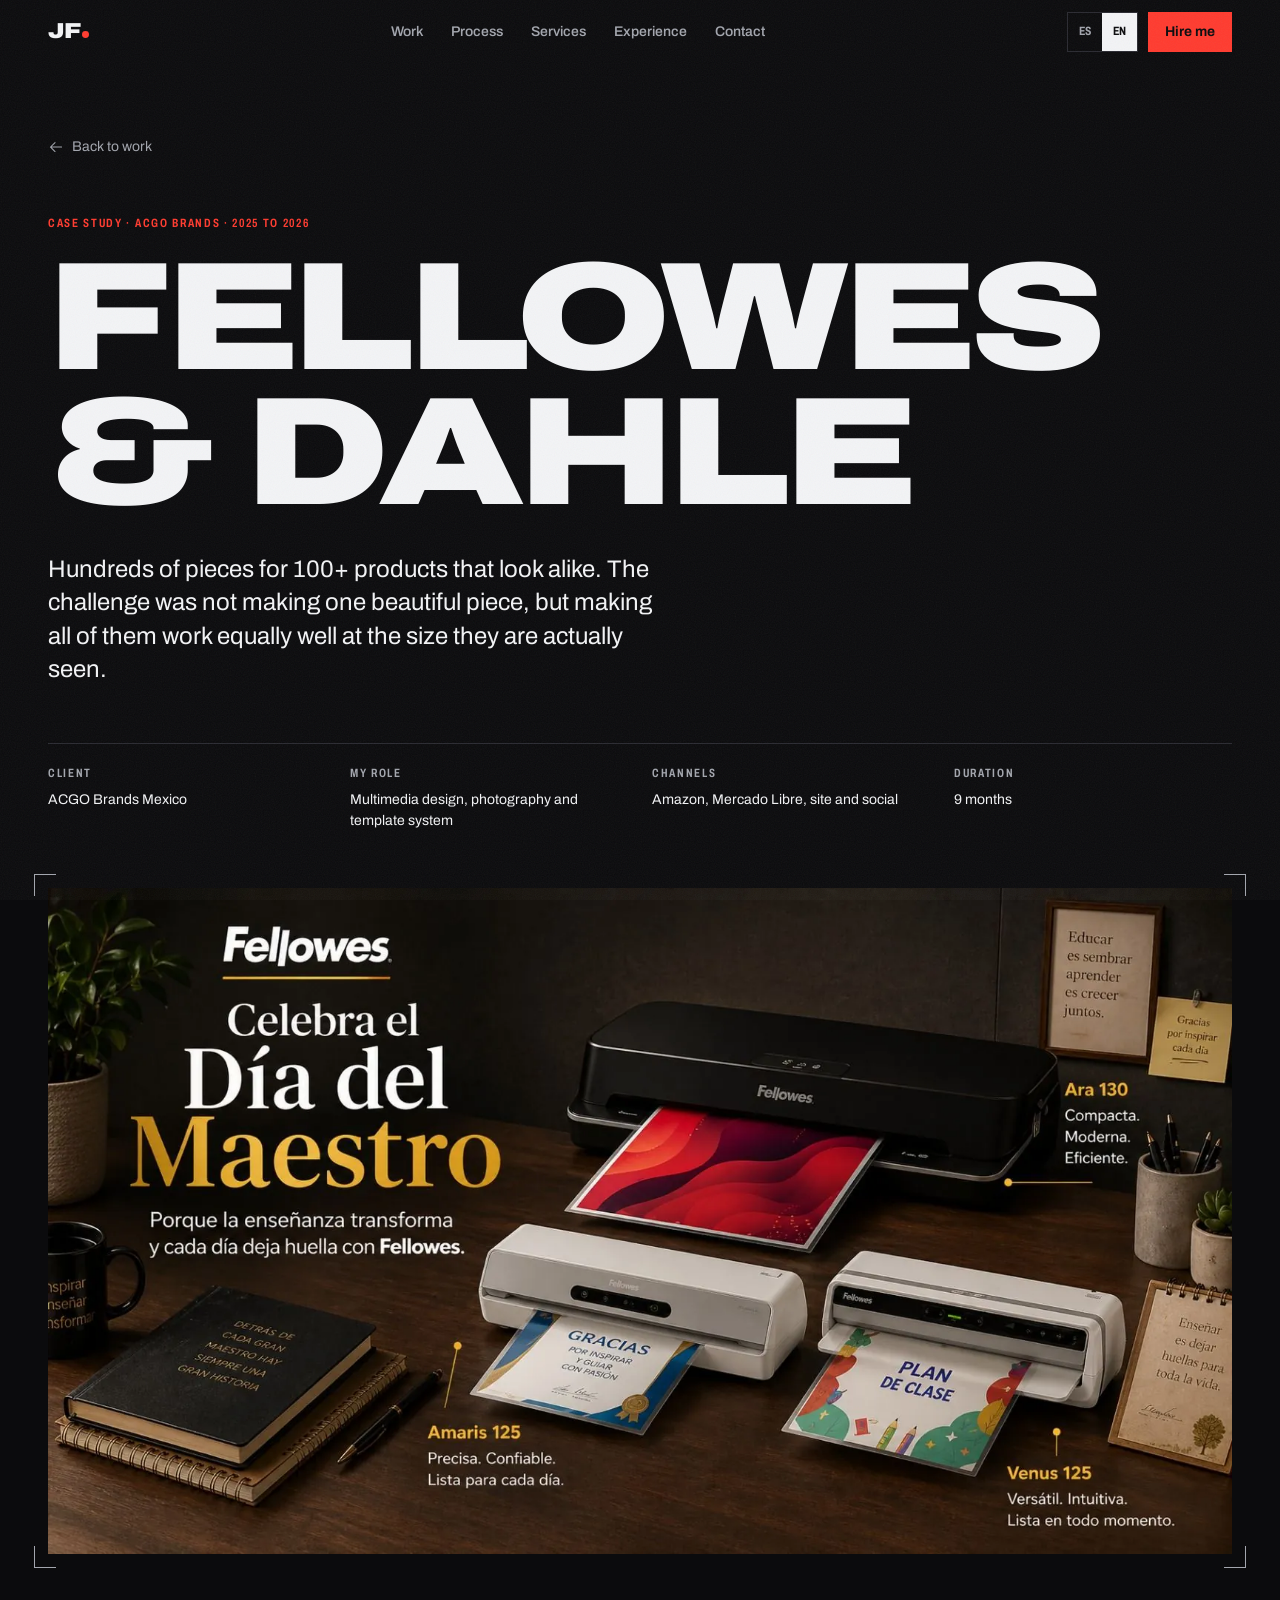
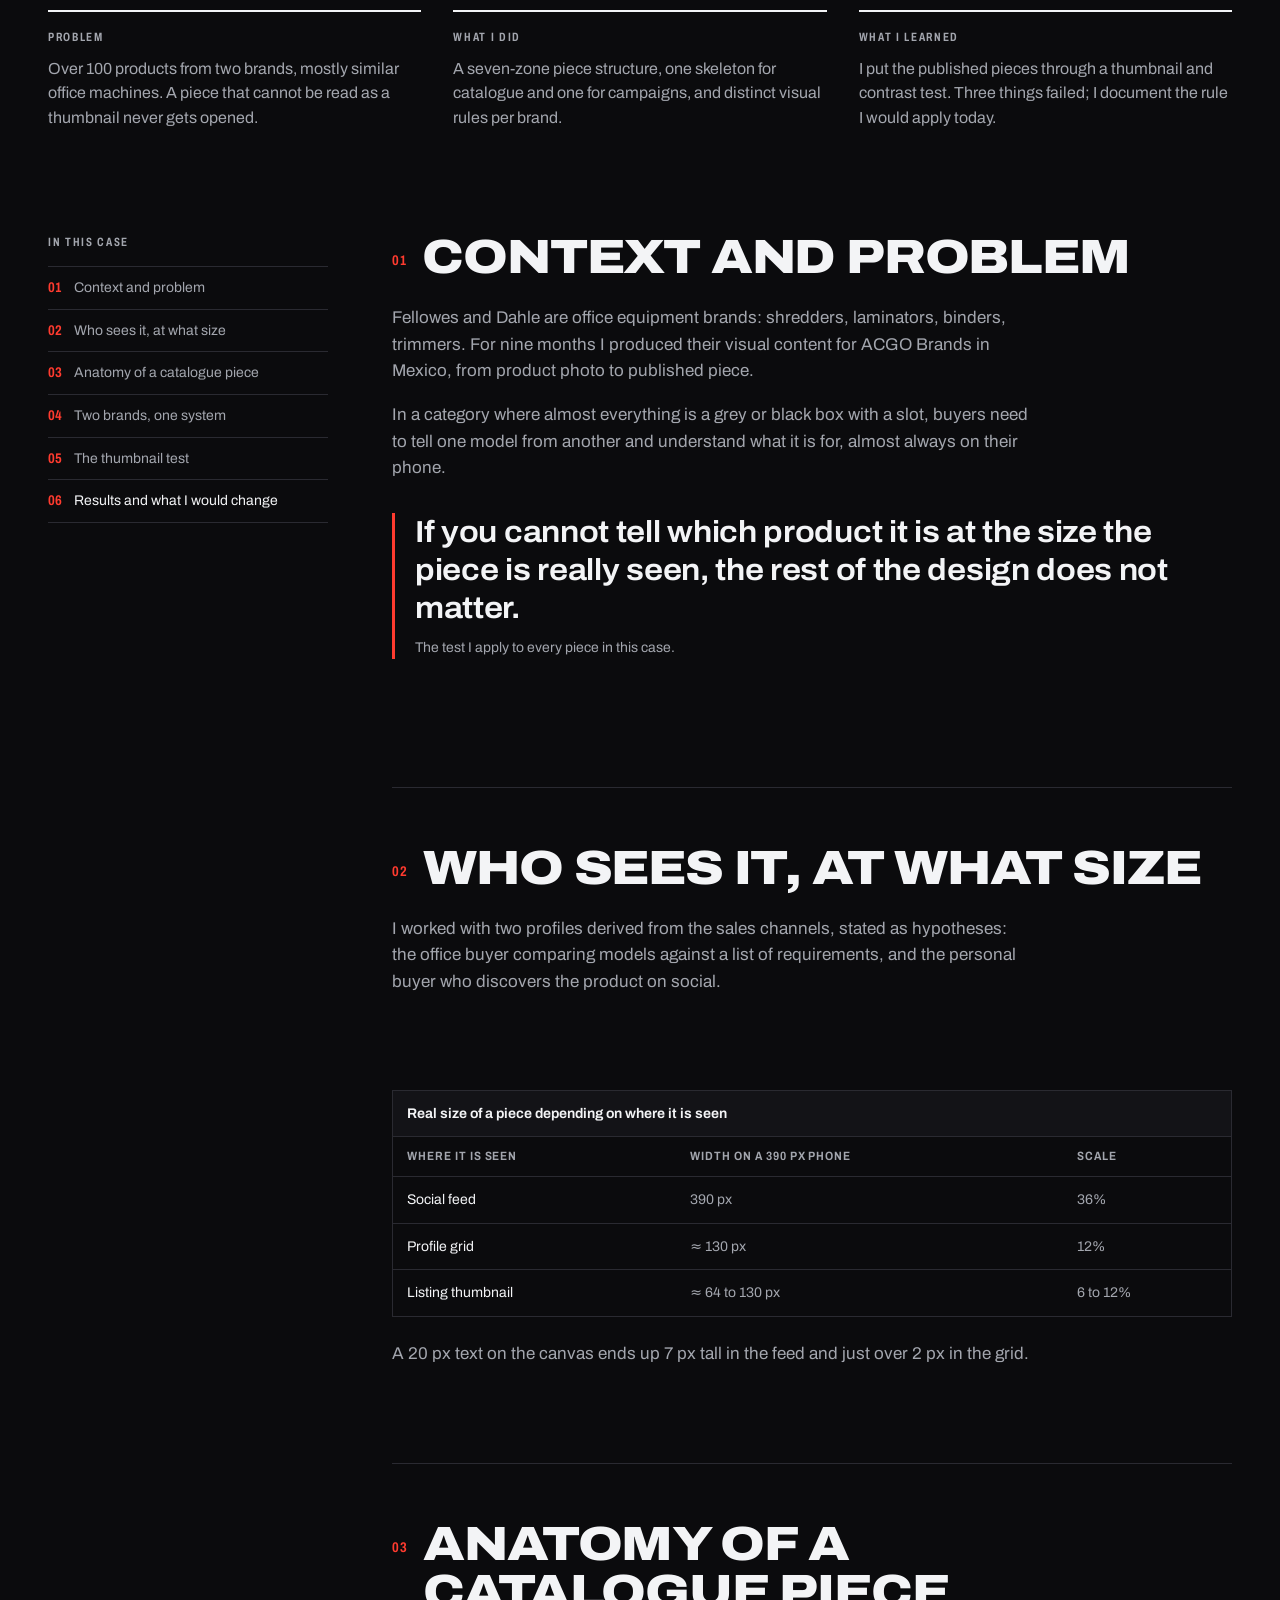
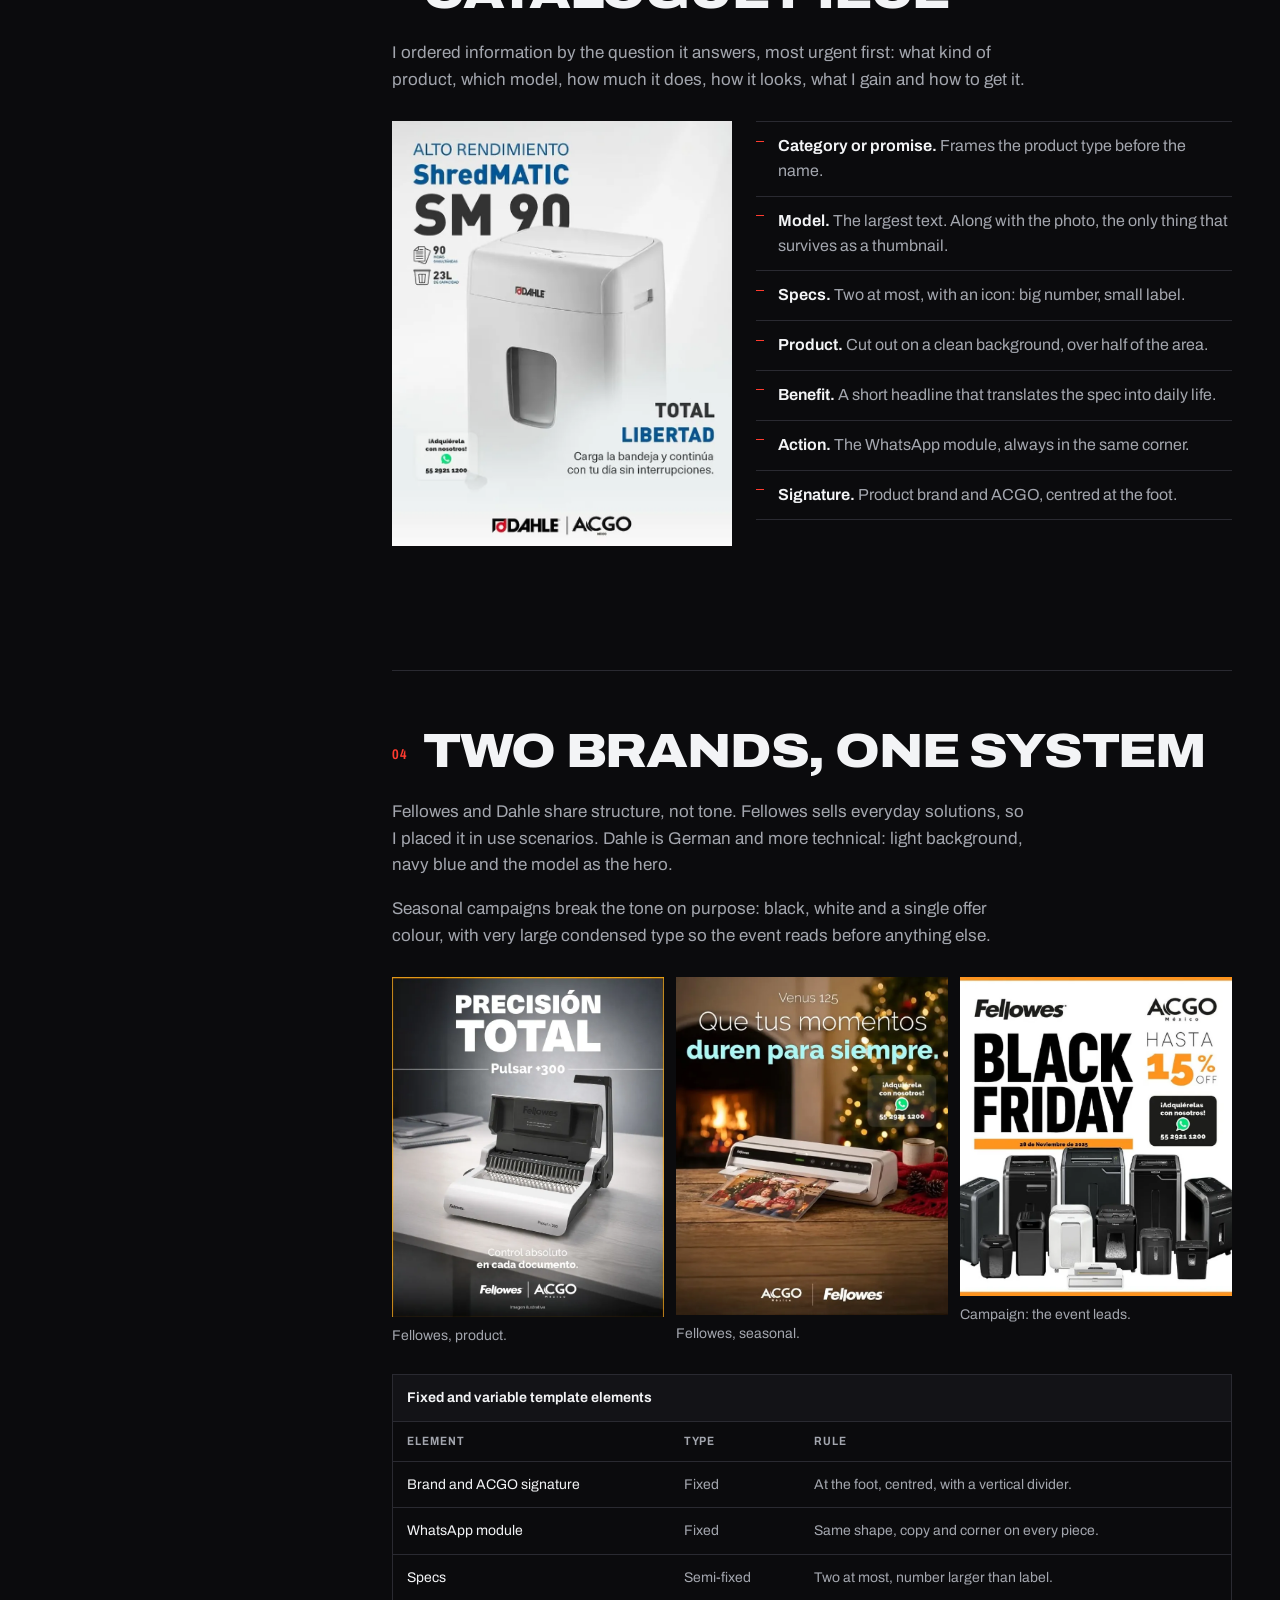
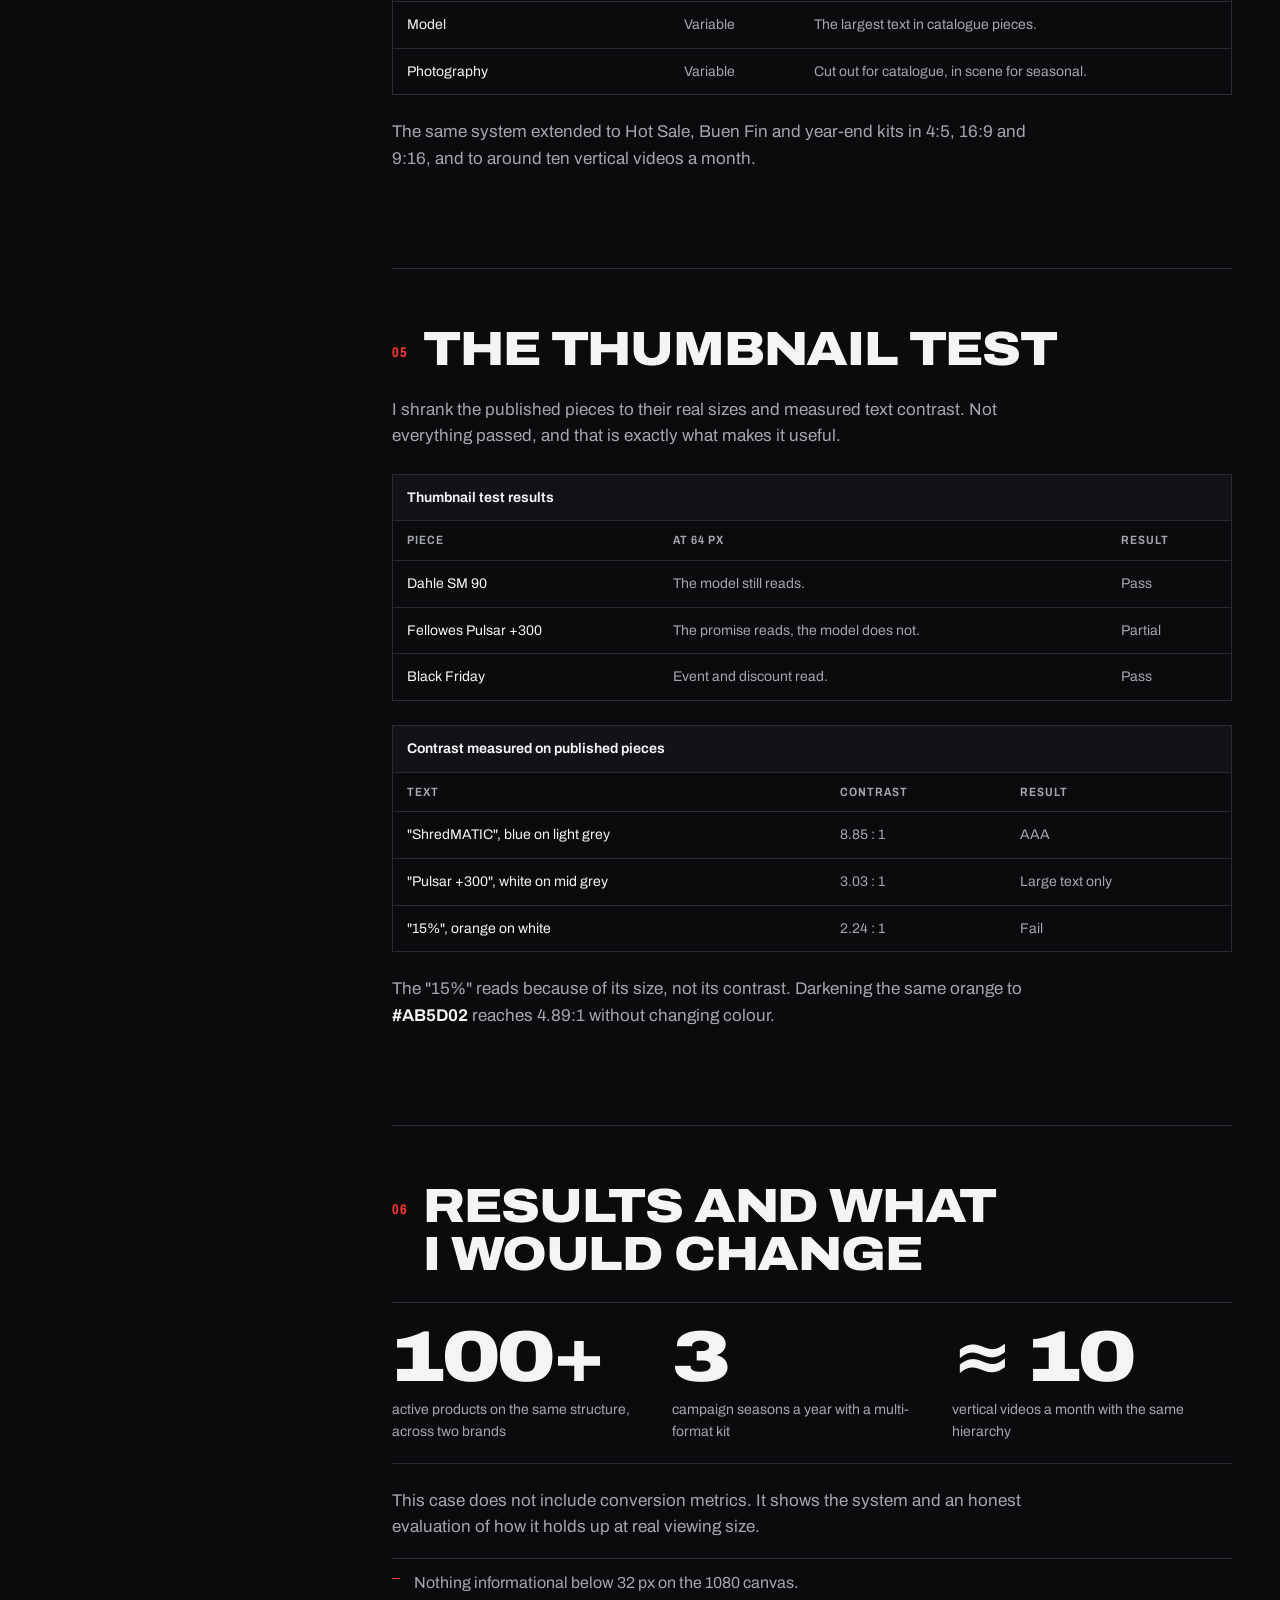
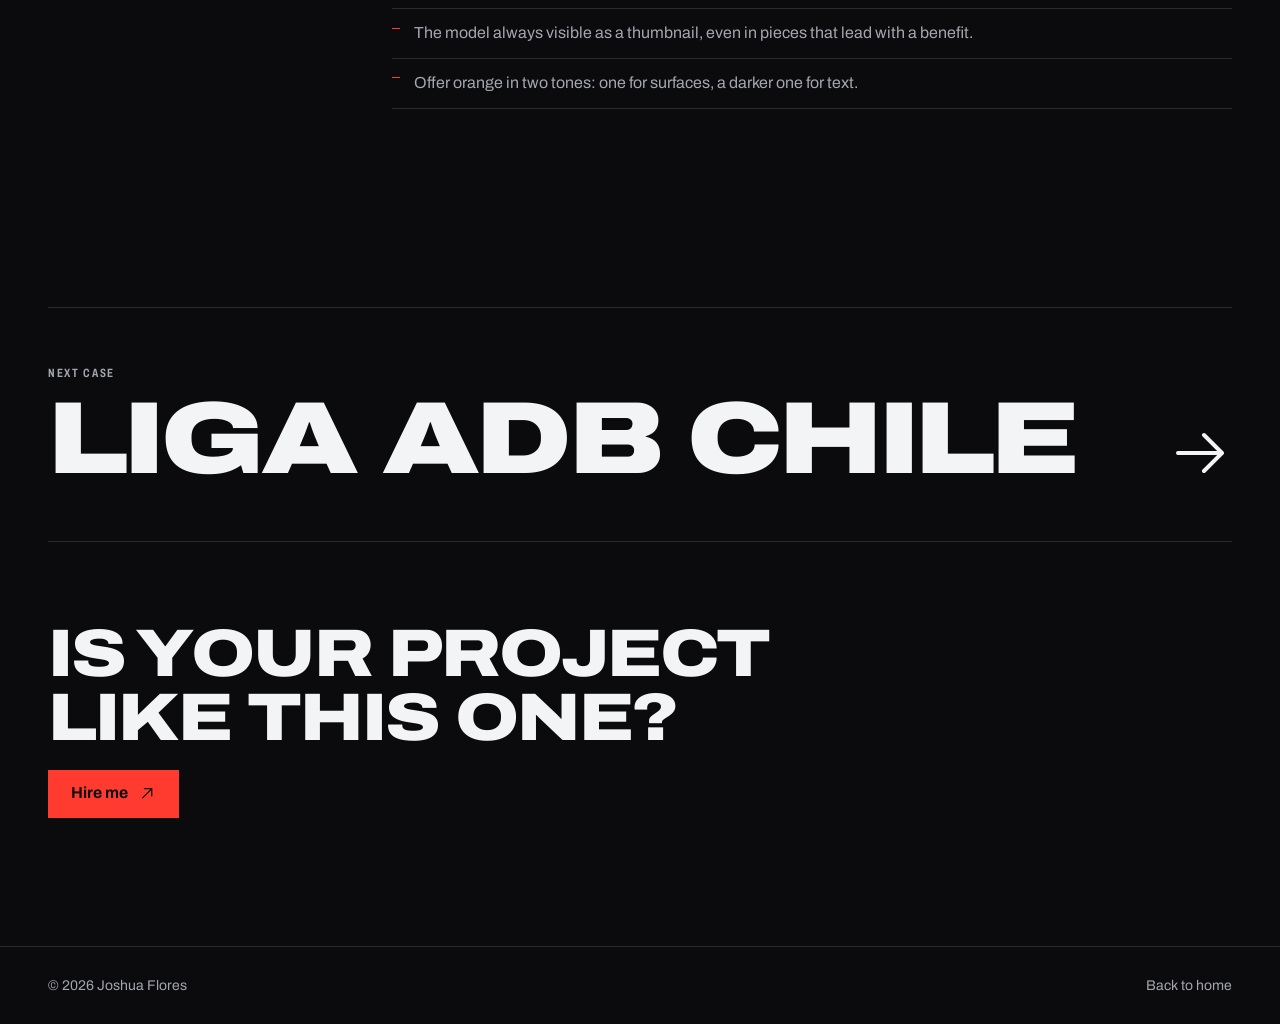
==== commit 853e022b: "Cómo trabajo: ocho principios con su prueba para cualquier perfil Co-Authored-By: Claude Opus 5.5 <n" ====
--- a/casos/fellowes-dahle.html
+++ b/casos/fellowes-dahle.html
@@ -12,7 +12,7 @@
 <meta property="og:image" content="https://jfstudio-mx.github.io/portfolio/assets/img/ecom/fellowes_dia_maestro.webp">
 <link rel="icon" href="../favicon.svg" type="image/svg+xml">
 <link rel="preload" href="../assets/fonts/archivo-var.woff2" as="font" type="font/woff2" crossorigin>
-<link rel="stylesheet" href="../css/styles.css?v=20261028b">
+<link rel="stylesheet" href="../css/styles.css?v=20261028c">
 <script>
   (function () { var d = document.documentElement; d.classList.add('js-motion'); if (window.matchMedia('(prefers-reduced-motion: reduce)').matches) d.classList.add('rm'); })();
 </script>
@@ -27,6 +27,7 @@
     <a href="../index.html?intro=0" class="logo" aria-label="Joshua Flores, inicio" data-en-aria-label="Joshua Flores, home">JF<span class="logo__dot"></span></a>
     <nav class="nav__links" aria-label="Principal" data-en-aria-label="Main">
       <a href="../index.html?intro=0#trabajo" data-en="Work">Trabajo</a>
+      <a href="../index.html?intro=0#proceso" data-en="Process">Proceso</a>
       <a href="../index.html?intro=0#servicios" data-en="Services">Servicios</a>
       <a href="../index.html?intro=0#experiencia" data-en="Experience">Experiencia</a>
       <a href="../index.html?intro=0#contacto" data-en="Contact">Contacto</a>
@@ -94,9 +95,9 @@
   </div>
 </div>
 
-<script src="../js/gsap.min.js?v=20261028b" defer></script>
-<script src="../js/ScrollTrigger.min.js?v=20261028b" defer></script>
-<script src="../js/lenis.min.js?v=20261028b" defer></script>
-<script src="../js/main.js?v=20261028b" defer></script>
+<script src="../js/gsap.min.js?v=20261028c" defer></script>
+<script src="../js/ScrollTrigger.min.js?v=20261028c" defer></script>
+<script src="../js/lenis.min.js?v=20261028c" defer></script>
+<script src="../js/main.js?v=20261028c" defer></script>
 </body>
 </html>
--- a/css/styles.css
+++ b/css/styles.css
@@ -506,6 +506,25 @@
 .svc__tags li::before { content: "+ "; color: var(--accent); }
 @media (min-width: 700px) { .services { grid-template-columns: 1fr 1fr; column-gap: 32px; } }
 @media (min-width: 1100px) { .services { grid-template-columns: repeat(3, 1fr); column-gap: 40px; } .svc { padding: 32px 0; } }
+
+/* Cómo trabajo: principios con su prueba, para que cualquier perfil encuentre su evidencia */
+.method { display: grid; grid-template-columns: 1fr; border-top: 1px solid var(--line); }
+.mtd { display: flex; flex-direction: column; gap: 10px; padding: 24px 0 26px; border-bottom: 1px solid var(--line); }
+.mtd__n { color: var(--accent); font-stretch: 75%; font-weight: 700; font-size: var(--fs-sm); }
+.mtd__t { font-size: clamp(1.15rem, 1.7vw, 1.4rem); font-stretch: 115%; font-weight: 800; letter-spacing: -.02em; line-height: 1.1; text-transform: uppercase; }
+.mtd__d { color: var(--text-2); max-width: 46ch; }
+.mtd__proof { margin-top: auto; align-self: flex-start; display: grid; grid-template-columns: auto auto; justify-content: start; align-items: center; gap: 4px 10px; padding: 8px 0 2px; font-size: var(--fs-sm); font-weight: 600; transition: color var(--t-std) var(--ease); }
+.mtd__pk { grid-column: 1 / -1; font-size: var(--fs-xs); font-weight: 700; letter-spacing: .08em; text-transform: uppercase; color: var(--accent); }
+.mtd__proof .icon { width: 16px; height: 16px; color: var(--accent); flex: none; transition: transform var(--t-std) var(--ease); }
+.mtd__proof:hover, .mtd__proof:focus-visible { color: var(--accent); }
+.mtd__proof:hover .icon, .mtd__proof:focus-visible .icon { transform: translateX(4px); }
+.mtd__roles { font-size: var(--fs-xs); letter-spacing: .06em; text-transform: uppercase; color: var(--text-2); }
+@media (min-width: 700px) { .method { grid-template-columns: 1fr 1fr; column-gap: 32px; } }
+@media (min-width: 1200px) { .method { grid-template-columns: repeat(4, 1fr); column-gap: 40px; } .mtd { padding: 32px 0; } }
+.finder__more { display: inline-flex; align-items: center; gap: 8px; margin-top: 18px; padding: 6px 0; font-size: var(--fs-sm); color: var(--text-2); transition: color var(--t-std) var(--ease); }
+.finder__more .icon { width: 16px; height: 16px; color: var(--accent); transition: transform var(--t-std) var(--ease); }
+.finder__more:hover, .finder__more:focus-visible { color: var(--text); }
+.finder__more:hover .icon, .finder__more:focus-visible .icon { transform: translateX(4px); }
 
 /* Experiencia: compacta, dos columnas en escritorio */
 .timeline { display: grid; border-bottom: 1px solid var(--line); }
